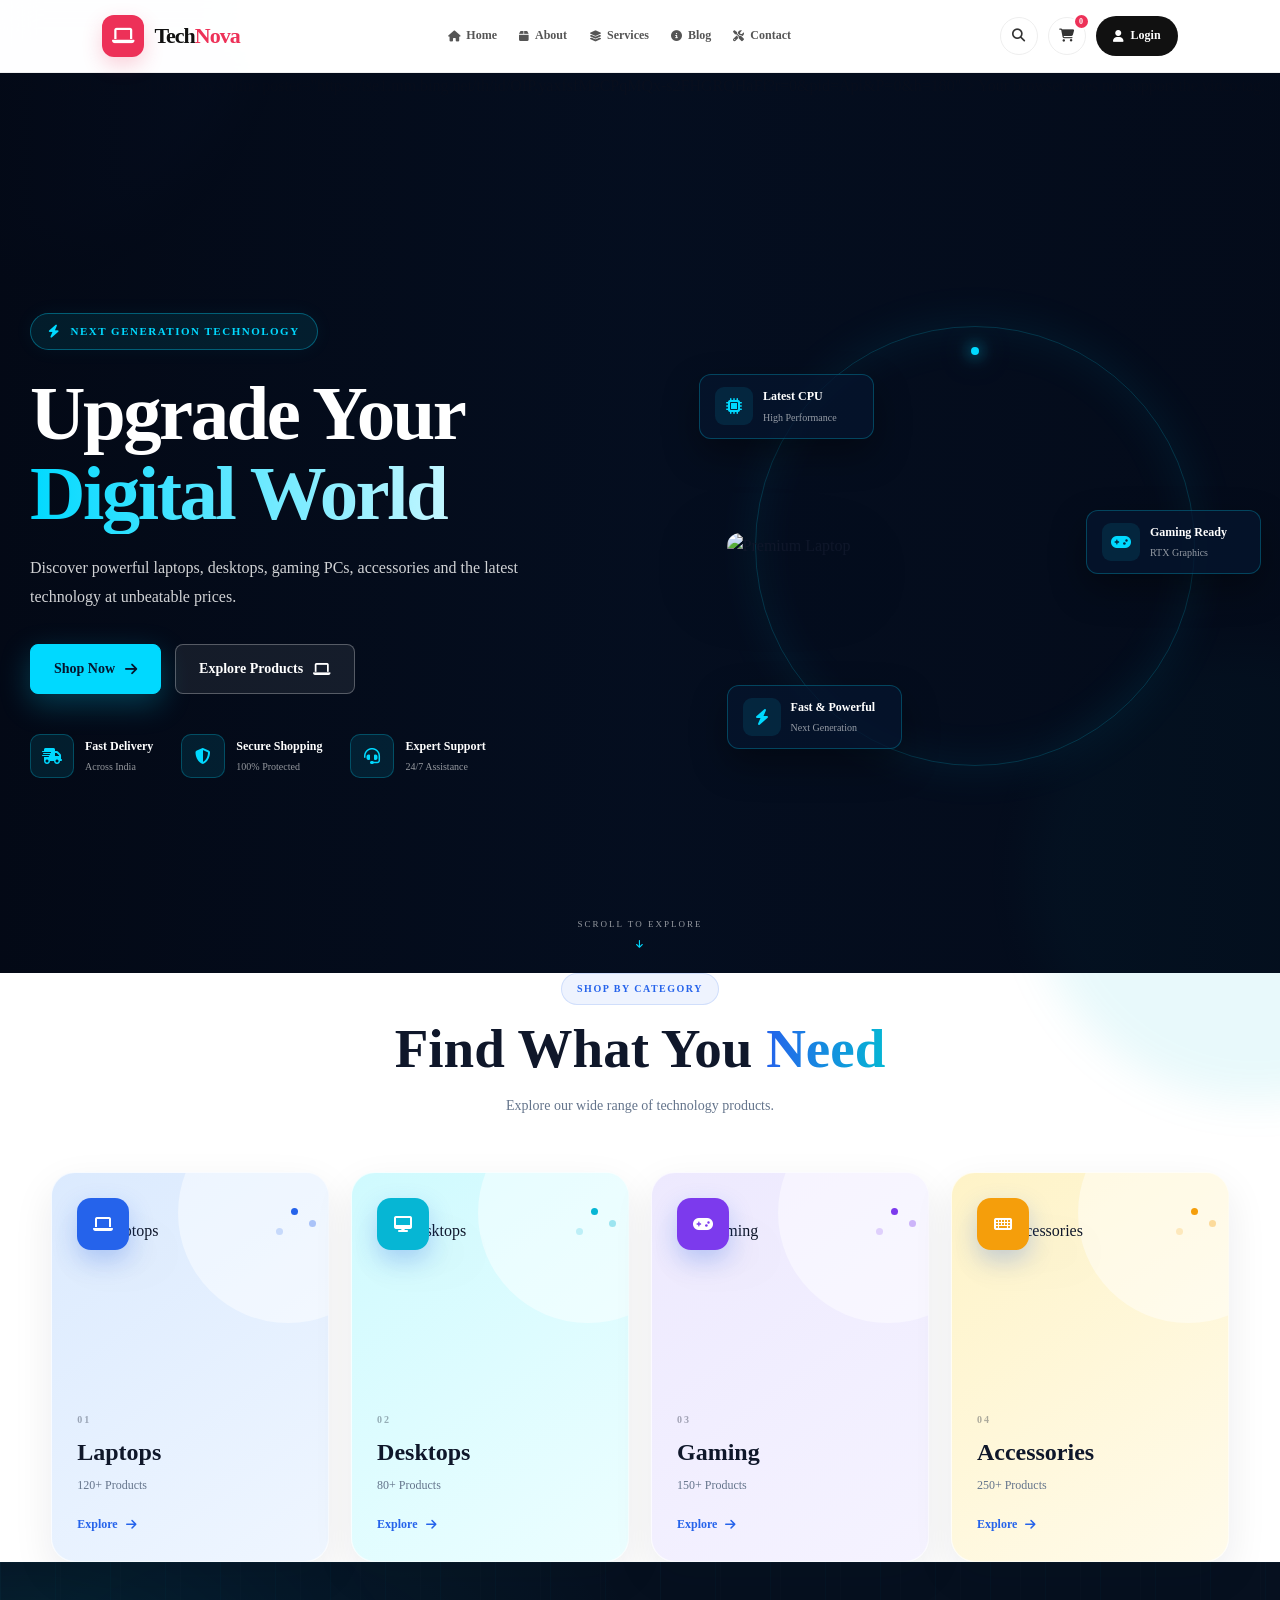
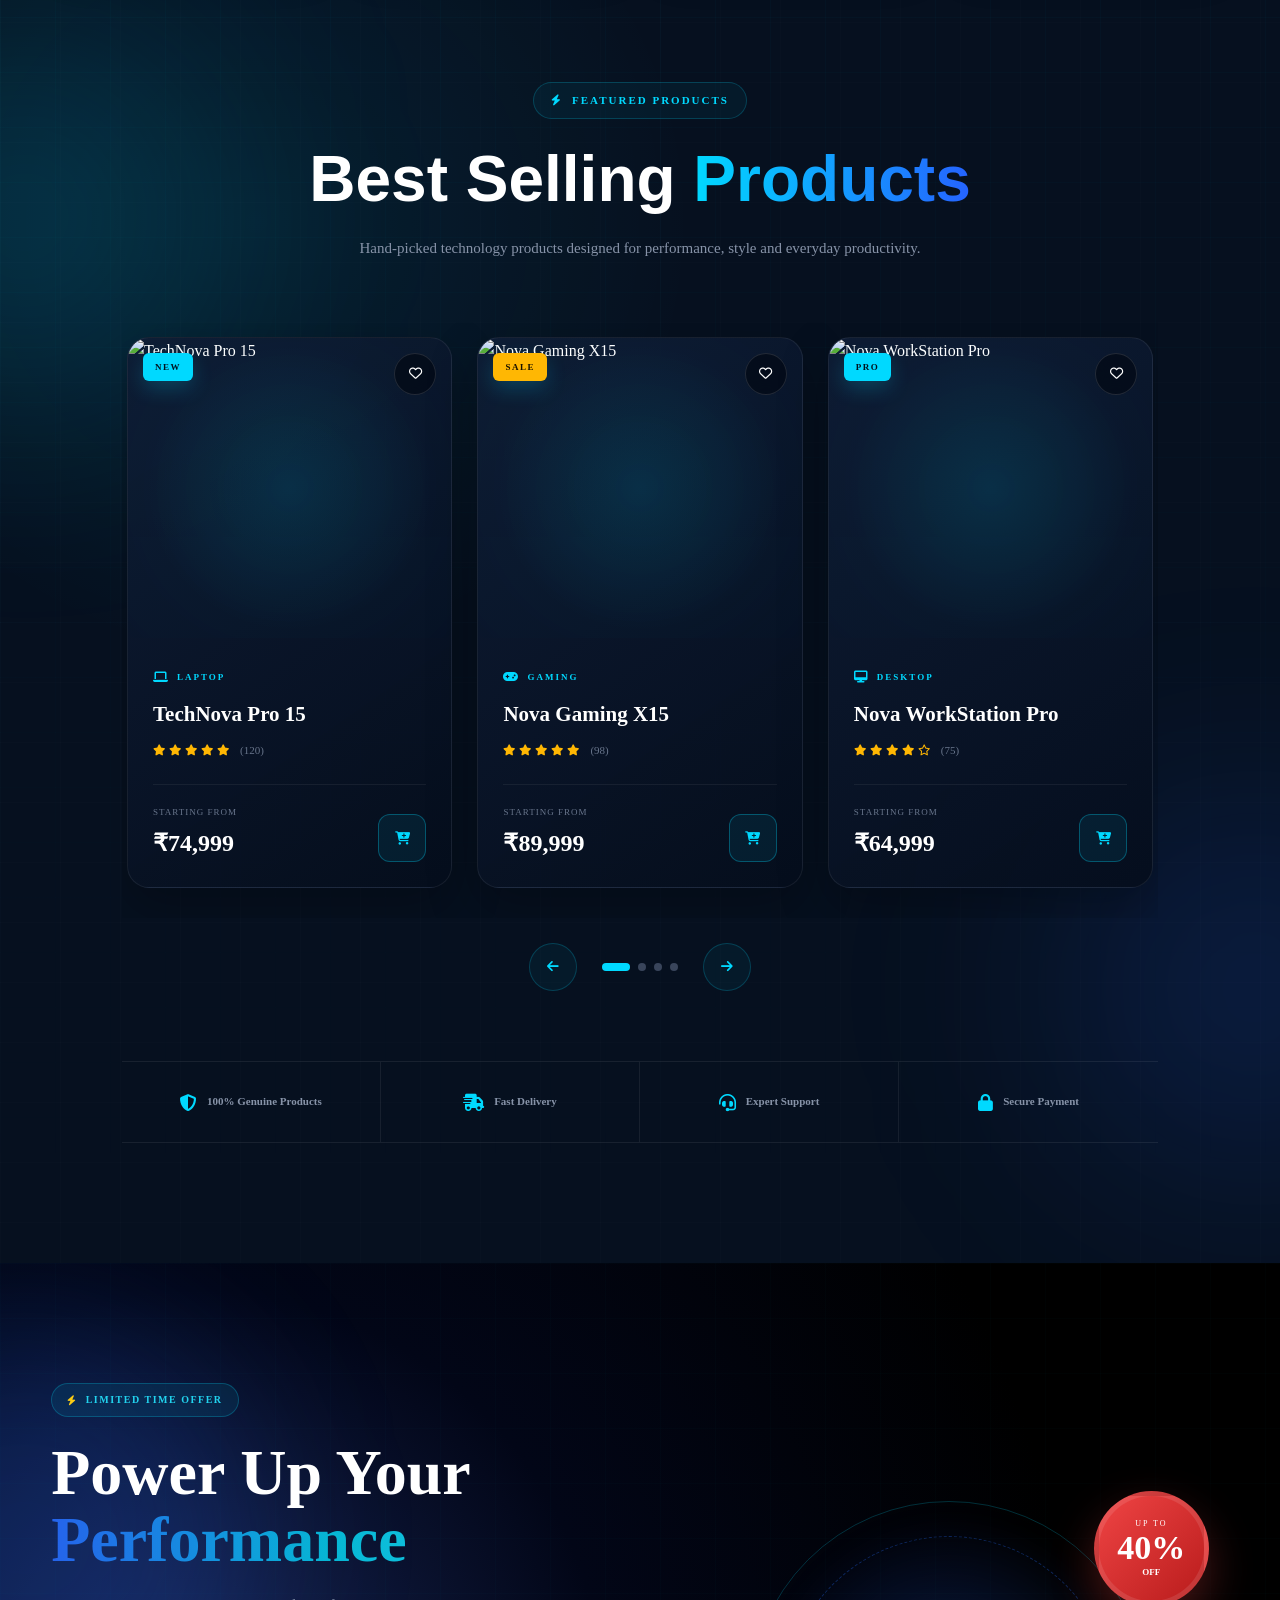
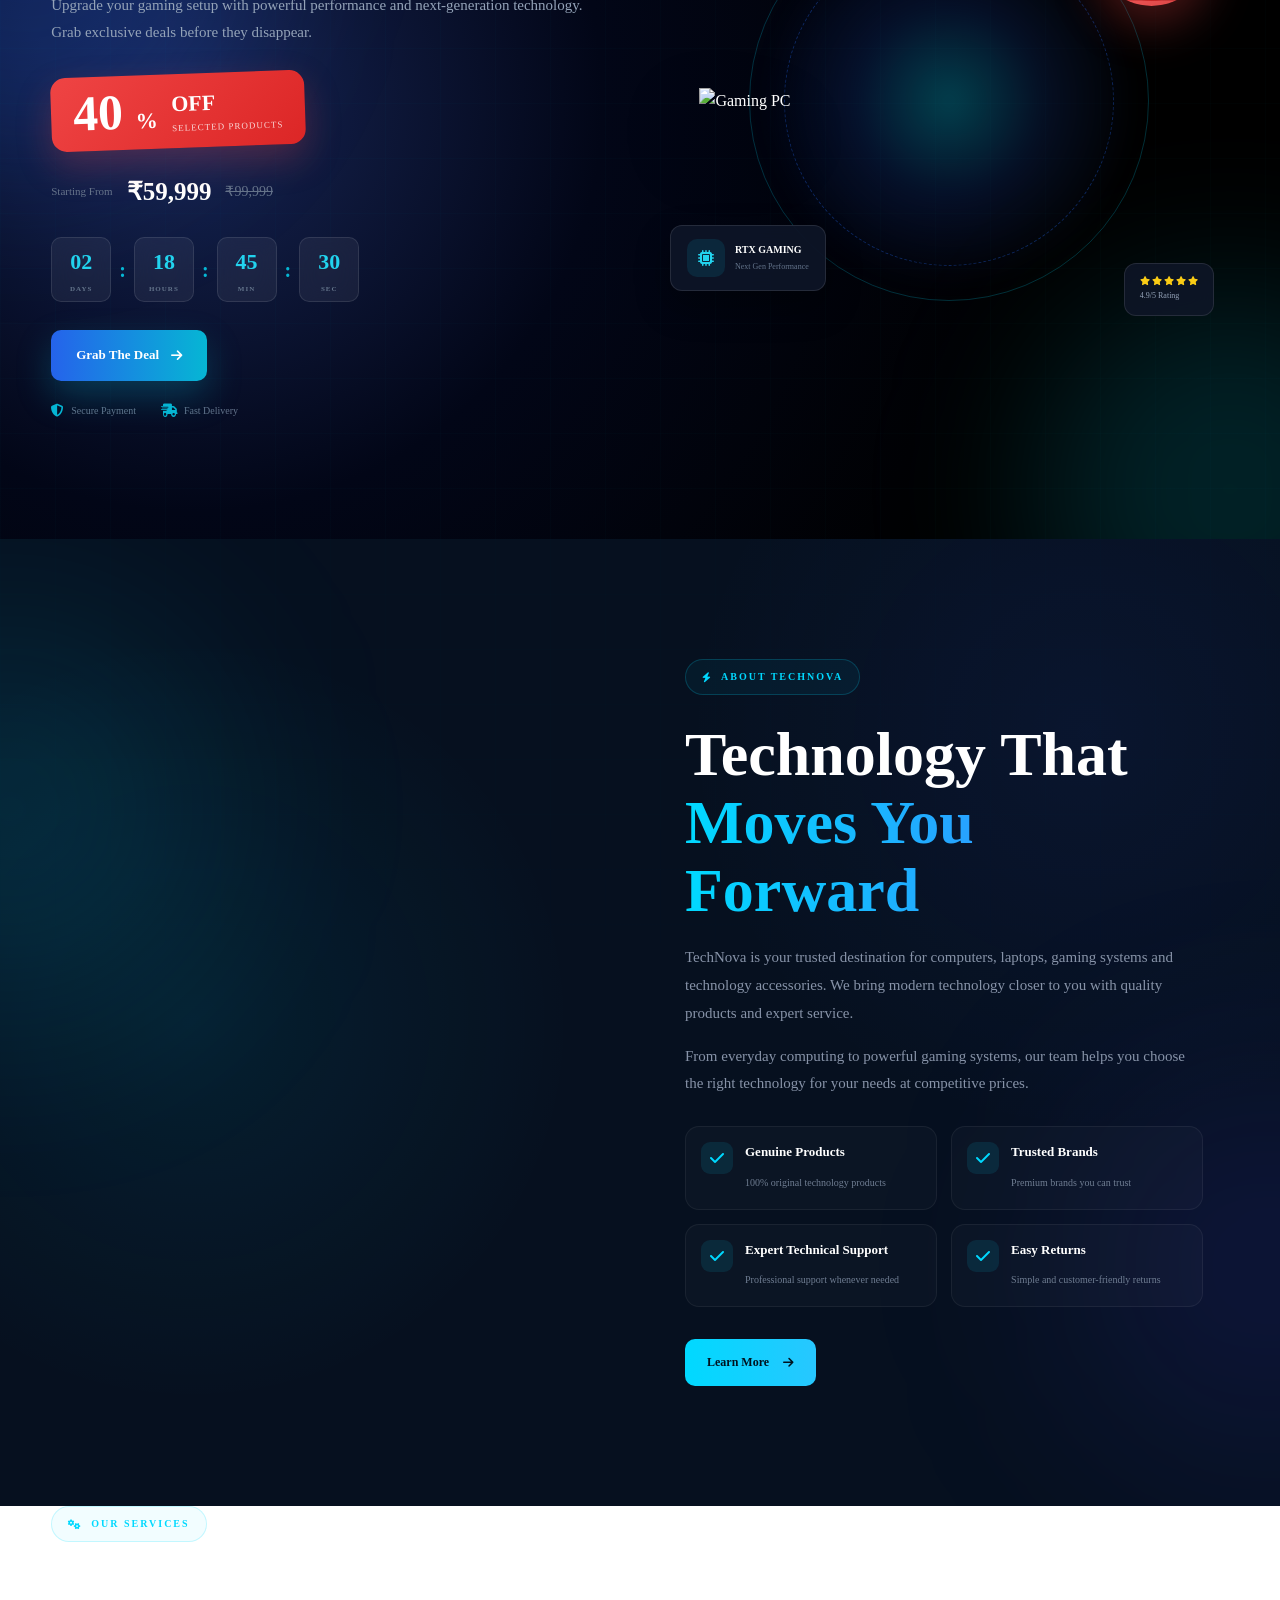
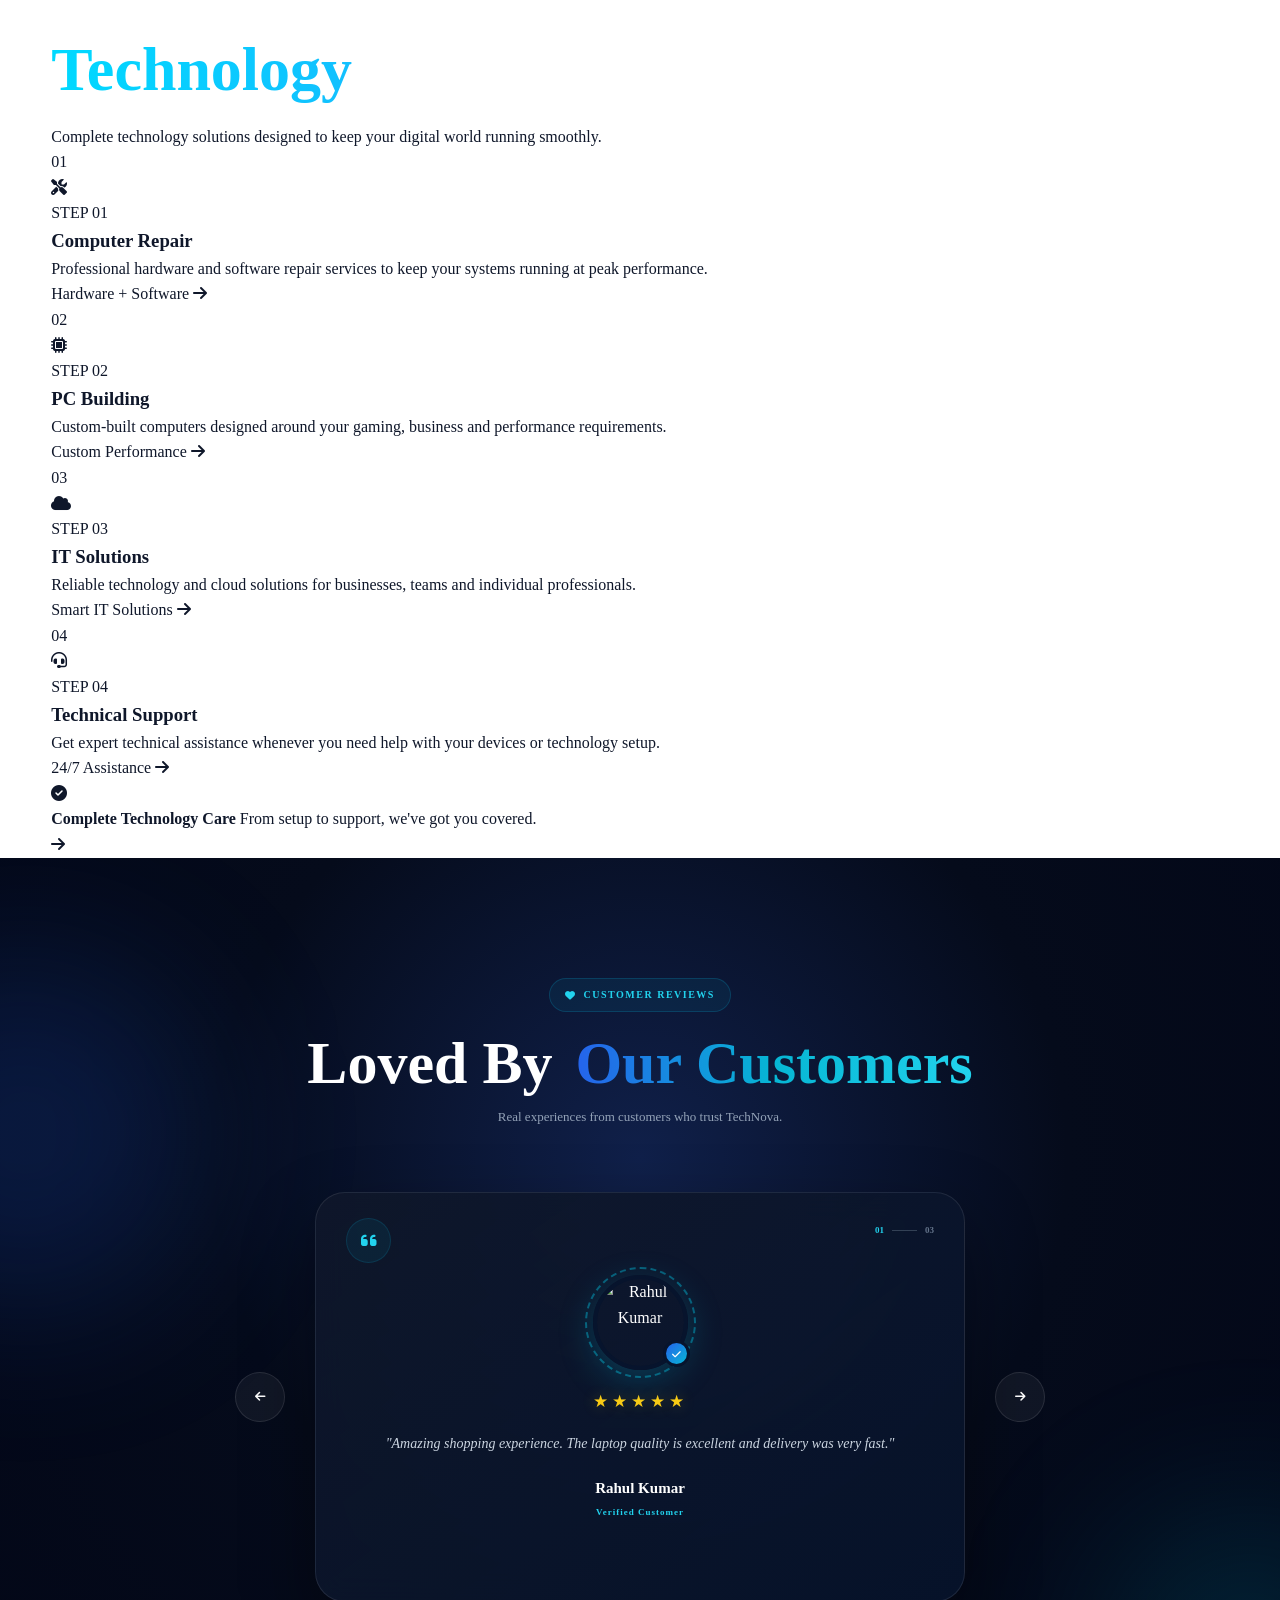
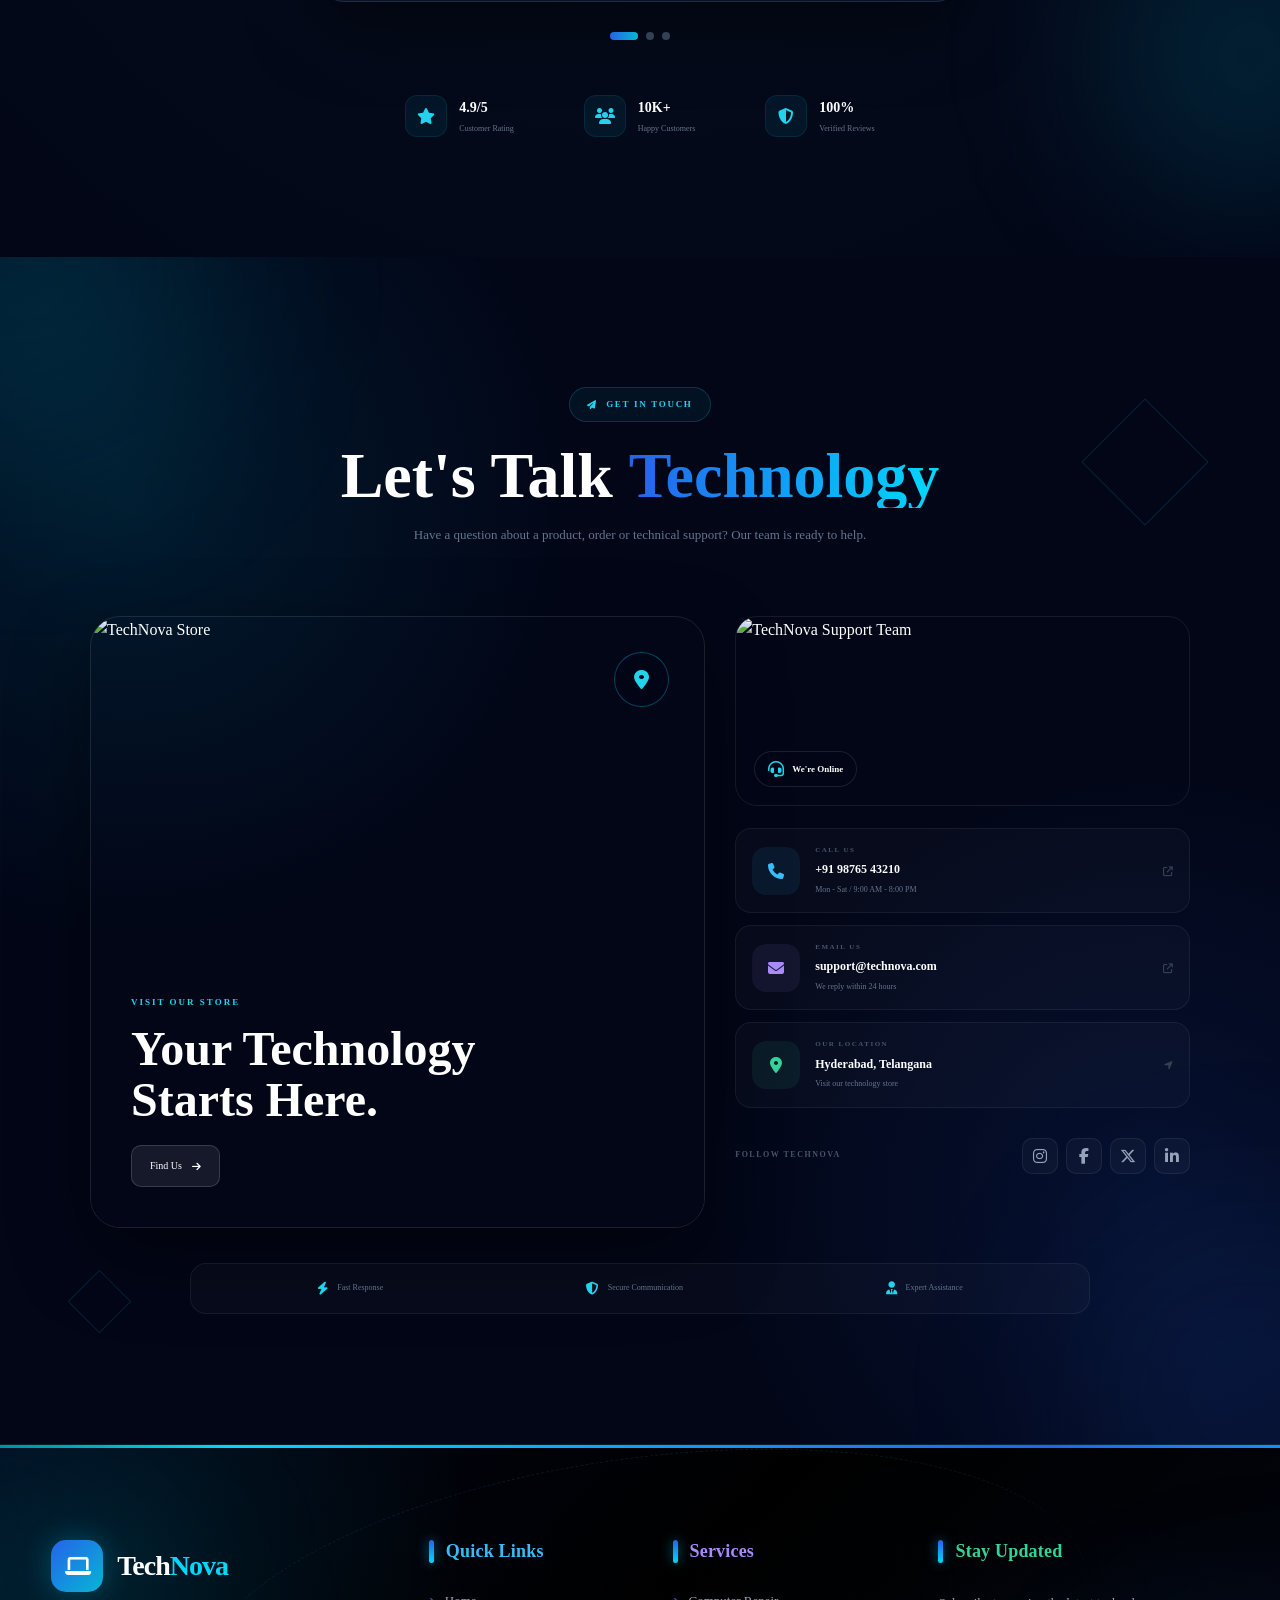
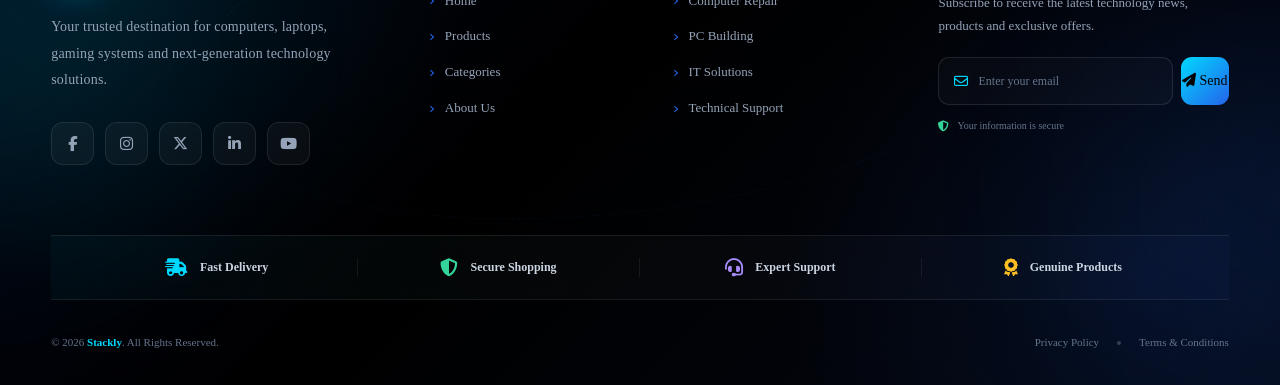
==== index.html @ 3fb404a0 "Add files via upload" ====
<!DOCTYPE html>
<html lang="en">
<head>
    <meta charset="UTF-8">
    <meta name="viewport" content="width=device-width, initial-scale=1.0">

    <title>TechNova - Computer Store</title>

    <!-- CSS -->
    <link rel="stylesheet" href="./css/style.css">

    <!-- Font Awesome -->
    <link rel="stylesheet"
          href="https://cdnjs.cloudflare.com/ajax/libs/font-awesome/6.5.2/css/all.min.css">
</head>


<body>
     <!-- =====================================================
     HEADER / NAVBAR
====================================================== -->
<header class="site-header" id="header">

    <div class="container header-container">

        <!-- ================= LOGO ================= -->
        <a href="#home" class="site-logo" aria-label="TechNova Home">

            <span class="logo-icon">
                <i class="fa-solid fa-laptop"></i>
            </span>

            <span class="logo-text">
                Tech<span>Nova</span>
            </span>

        </a>


        <!-- ================= NAVIGATION ================= -->
        <nav class="navbar" id="navbar">
 <a href="index.html" class="nav-link active">
                <i class="fa-solid fa-house"></i>
                <span>Home</span>
            </a>

            <a href="about.html" class="nav-link">
                <i class="fa-solid fa-box"></i>
                <span>About</span>
            </a>

            <a href="services.html" class="nav-link">
                <i class="fa-solid fa-layer-group"></i>
                <span>Services</span>
            </a>

            <a href="blog.html" class="nav-link">
                <i class="fa-solid fa-circle-info"></i>
                <span>Blog</span>
            </a>

            <a href="contact.html" class="nav-link">
                <i class="fa-solid fa-screwdriver-wrench"></i>
                <span>Contact</span>
            </a>

            <!-- Mobile Login -->
            <a href="#login" class="mobile-login-btn">
                <i class="fa-solid fa-right-to-bracket"></i>
                <span>Login</span>
            </a>

        </nav>


        <!-- ================= RIGHT ACTIONS ================= -->
        <div class="header-actions">

            <!-- Search -->
            <button
                class="icon-btn"
                id="searchBtn"
                type="button"
                aria-label="Search"
            >
                <i class="fa-solid fa-magnifying-glass"></i>
            </button>


            <!-- Cart -->
            <button
                class="icon-btn cart-btn"
                id="cartBtn"
                type="button"
                aria-label="Shopping Cart"
            >
                <i class="fa-solid fa-cart-shopping"></i>

                <span class="cart-count" id="cartCount">
                    0
                </span>
            </button>


            <!-- Desktop Login -->
            <a href="#login" class="login-btn">
                <i class="fa-solid fa-user"></i>
                <span>Login</span>
            </a>


            <!-- Mobile Menu -->
            <button
                class="menu-toggle"
                id="menuToggle"
                type="button"
                aria-label="Open navigation menu"
                aria-expanded="false"
                aria-controls="navbar"
            >
                <span></span>
                <span></span>
                <span></span>
            </button>

        </div>

    </div>

</header>

<!-- =====================================================
     2. HERO SECTION
===================================================== -->

<main>

    <section class="hero-section" id="home">

        <!-- Background Video -->
        <div class="hero-video">
<div class="hero-video">
    < video
        autoplay
        muted
        loop
        playsinline
        poster="https://tse1.mm.bing.net/th/id/OIP.yaxfsfMeCPqMQx-s2FHGRQHaFf?r=0&pid=Api&P=0&h=180"
    >
        <source
            src="./assets/computer-store.mp4"
            type="video/mp4"
        >

        Your browser does not support the video tag.
    </video>

    <!-- Dark Overlay -->
    <div class="hero-video-overlay"></div>

    <!-- Moving Glow -->
    <div class="hero-video-glow"></div>
</div>

        </div>

        <!-- Dark Overlay -->
        <div class="hero-overlay"></div>


        <div class="container hero-container">

            <!-- HERO CONTENT -->
            <div class="hero-content">

                <span class="hero-tag">
                    <i class="fa-solid fa-bolt"></i>
                    NEXT GENERATION TECHNOLOGY
                </span>

                <h1>
                    Upgrade Your
                    <span>Digital World</span>
                </h1>

                <p>
                    Discover powerful laptops, desktops, gaming PCs,
                    accessories and the latest technology at unbeatable prices.
                </p>


                <div class="hero-buttons">

                    <a href="#products" class="btn btn-primary">
                        Shop Now
                        <i class="fa-solid fa-arrow-right"></i>
                    </a>

                    <a href="#categories" class="btn btn-outline">
                        Explore Products
                        <i class="fa-solid fa-laptop"></i>
                    </a>

                </div>


                <!-- HERO FEATURES -->
                <div class="hero-features">

                    <div class="hero-feature">

                        <div class="feature-icon">
                            <i class="fa-solid fa-truck-fast"></i>
                        </div>

                        <div>
                            <strong>Fast Delivery</strong>
                            <small>Across India</small>
                        </div>

                    </div>


                    <div class="hero-feature">

                        <div class="feature-icon">
                            <i class="fa-solid fa-shield-halved"></i>
                        </div>

                        <div>
                            <strong>Secure Shopping</strong>
                            <small>100% Protected</small>
                        </div>

                    </div>


                    <div class="hero-feature">

                        <div class="feature-icon">
                            <i class="fa-solid fa-headset"></i>
                        </div>

                        <div>
                            <strong>Expert Support</strong>
                            <small>24/7 Assistance</small>
                        </div>

                    </div>

                </div>

            </div>


            <!-- HERO PRODUCT -->
            <div class="hero-image">

                <div class="hero-glow"></div>

                <div class="product-circle"></div>

                <img
                    src="https://png.pngtree.com/thumb_back/fh260/background/20230704/pngtree-office-essentials-technology-and-gadgets-illustration-featuring-laptop-printer-camera-tablet-image_3748458.jpg"
                    alt="Premium Laptop"
                >


                <!-- Floating Card 1 -->
                <div class="floating-card card-one">

                    <div class="floating-icon">
                        <i class="fa-solid fa-microchip"></i>
                    </div>

                    <div>
                        <strong>Latest CPU</strong>
                        <span>High Performance</span>
                    </div>

                </div>


                <!-- Floating Card 2 -->
                <div class="floating-card card-two">

                    <div class="floating-icon">
                        <i class="fa-solid fa-gamepad"></i>
                    </div>

                    <div>
                        <strong>Gaming Ready</strong>
                        <span>RTX Graphics</span>
                    </div>

                </div>


                <!-- Floating Card 3 -->
                <div class="floating-card card-three">

                    <div class="floating-icon">
                        <i class="fa-solid fa-bolt"></i>
                    </div>

                    <div>
                        <strong>Fast & Powerful</strong>
                        <span>Next Generation</span>
                    </div>

                </div>

            </div>

        </div>


        <!-- Scroll Indicator -->
        <div class="hero-scroll">

            <span>SCROLL TO EXPLORE</span>

            <i class="fa-solid fa-arrow-down"></i>

        </div>

    </section>



<!-- =====================================================
     3. CATEGORIES SECTION
===================================================== -->

<section class="categories-section" id="categories">

    <div class="container">

        <div class="section-heading">

            <span class="section-tag">
                SHOP BY CATEGORY
            </span>

            <h2>
                Find What You
                <span>Need</span>
            </h2>

            <p>
                Explore our wide range of technology products.
            </p>

        </div>


        <div class="category-grid">


            <!-- ================= LAPTOP ================= -->

            <div class="category-card category-laptop">

                <div class="category-bg-circle"></div>

                <div class="category-icon">
                    <i class="fa-solid fa-laptop"></i>
                </div>

                <div class="category-image">

                    <img
                        src="https://tse1.mm.bing.net/th/id/OIP.2ZPNGHiMmSWv-rMEvV4AvgHaE7?r=0&pid=Api&P=0&h=180"
                        alt="Laptops"
                    >

                </div>

                <div class="category-content">

                    <span class="category-number">01</span>

                    <h3>Laptops</h3>

                    <p>120+ Products</p>

                    <a href="#products">
                        Explore
                        <i class="fa-solid fa-arrow-right"></i>
                    </a>

                </div>

            </div>



            <!-- ================= DESKTOP ================= -->

            <div class="category-card category-desktop">

                <div class="category-bg-circle"></div>

                <div class="category-icon">
                    <i class="fa-solid fa-desktop"></i>
                </div>

                <div class="category-image">

                    <img
                        src="./assets/category-desktop.webp"
                        alt="Desktops"
                    >

                </div>

                <div class="category-content">

                    <span class="category-number">02</span>

                    <h3>Desktops</h3>

                    <p>80+ Products</p>

                    <a href="#products">
                        Explore
                        <i class="fa-solid fa-arrow-right"></i>
                    </a>

                </div>

            </div>



            <!-- ================= GAMING ================= -->

            <div class="category-card category-gaming">

                <div class="category-bg-circle"></div>

                <div class="category-icon">
                    <i class="fa-solid fa-gamepad"></i>
                </div>

                <div class="category-image">

                    <img
                        src="./assets/category-gaming.webp"
                        alt="Gaming"
                    >

                </div>

                <div class="category-content">

                    <span class="category-number">03</span>

                    <h3>Gaming</h3>

                    <p>150+ Products</p>

                    <a href="#products">
                        Explore
                        <i class="fa-solid fa-arrow-right"></i>
                    </a>

                </div>

            </div>



            <!-- ================= ACCESSORIES ================= -->

            <div class="category-card category-accessories">

                <div class="category-bg-circle"></div>

                <div class="category-icon">
                    <i class="fa-solid fa-keyboard"></i>
                </div>

                <div class="category-image">

                    <img
                        src="./assets/category-accessories.webp"
                        alt="Accessories"
                    >

                </div>

                <div class="category-content">

                    <span class="category-number">04</span>

                    <h3>Accessories</h3>

                    <p>250+ Products</p>

                    <a href="#products">
                        Explore
                        <i class="fa-solid fa-arrow-right"></i>
                    </a>

                </div>

            </div>


        </div>

    </div>

</section>


<!-- =========================================================
     PRODUCTS SECTION
========================================================= -->

<section class="products-section" id="products">

    <!-- Background Effects -->
    <div class="products-bg-glow glow-one"></div>
    <div class="products-bg-glow glow-two"></div>
    <div class="products-grid-bg"></div>

    <div class="container">

        <!-- Section Heading -->
        <div class="section-heading products-heading">

            <span class="section-tag">
                <i class="fa-solid fa-bolt"></i>
                FEATURED PRODUCTS
            </span>

            <h2>
                Best Selling
                <span>Products</span>
            </h2>

            <p>
                Hand-picked technology products designed for
                performance, style and everyday productivity.
            </p>

        </div>


        <!-- =================================================
             PRODUCT SLIDER
        ================================================== -->

        <div class="product-slider">

            <div class="product-track" id="productTrack">


                <!-- PRODUCT 1 -->
                <article class="product-card">

                    <div class="product-image">

                        <span class="product-badge">
                            NEW
                        </span>

                        <div class="image-glow"></div>

                        <img
                            src="./assets/laptop-1.webp"
                            alt="TechNova Pro 15"
                        >

                        <button
                            class="wishlist-btn"
                            type="button"
                            aria-label="Add to wishlist"
                        >
                            <i class="fa-regular fa-heart"></i>
                        </button>

                    </div>


                    <div class="product-info">

                        <span class="product-category">
                            <i class="fa-solid fa-laptop"></i>
                            LAPTOP
                        </span>

                        <h3>TechNova Pro 15</h3>

                        <div class="rating">
                            <i class="fa-solid fa-star"></i>
                            <i class="fa-solid fa-star"></i>
                            <i class="fa-solid fa-star"></i>
                            <i class="fa-solid fa-star"></i>
                            <i class="fa-solid fa-star"></i>
                            <span>(120)</span>
                        </div>

                        <div class="product-bottom">

                            <div class="price">
                                <small>Starting from</small>
                                <strong>₹74,999</strong>
                            </div>
<button
    class="add-cart"
    type="button"
    aria-label="Add product to cart"
    title="Add to Cart"
>
    <i class="fa-solid fa-cart-plus"></i>
</button>

                        </div>

                    </div>

                </article>


                <!-- PRODUCT 2 -->
                <article class="product-card">

                    <div class="product-image">

                        <span class="product-badge sale">
                            SALE
                        </span>

                        <div class="image-glow"></div>

                        <img
                            src="./assets/laptop-2.webp"
                            alt="Nova Gaming X15"
                        >

                        <button
                            class="wishlist-btn"
                            type="button"
                            aria-label="Add to wishlist"
                        >
                            <i class="fa-regular fa-heart"></i>
                        </button>

                    </div>


                    <div class="product-info">

                        <span class="product-category">
                            <i class="fa-solid fa-gamepad"></i>
                            GAMING
                        </span>

                        <h3>Nova Gaming X15</h3>

                        <div class="rating">
                            <i class="fa-solid fa-star"></i>
                            <i class="fa-solid fa-star"></i>
                            <i class="fa-solid fa-star"></i>
                            <i class="fa-solid fa-star"></i>
                            <i class="fa-solid fa-star"></i>
                            <span>(98)</span>
                        </div>

                        <div class="product-bottom">

                            <div class="price">
                                <small>Starting from</small>
                                <strong>₹89,999</strong>
                            </div>
<button
    class="add-cart"
    type="button"
    aria-label="Add product to cart"
    title="Add to Cart"
>
    <i class="fa-solid fa-cart-plus"></i>
</button>
                        </div>

                    </div>

                </article>


                <!-- PRODUCT 3 -->
                <article class="product-card">

                    <div class="product-image">

                        <span class="product-badge">
                            PRO
                        </span>

                        <div class="image-glow"></div>

                        <img
                            src="./assets/desktop.webp"
                            alt="Nova WorkStation Pro"
                        >

                        <button
                            class="wishlist-btn"
                            type="button"
                            aria-label="Add to wishlist"
                        >
                            <i class="fa-regular fa-heart"></i>
                        </button>

                    </div>


                    <div class="product-info">

                        <span class="product-category">
                            <i class="fa-solid fa-desktop"></i>
                            DESKTOP
                        </span>

                        <h3>Nova WorkStation Pro</h3>

                        <div class="rating">
                            <i class="fa-solid fa-star"></i>
                            <i class="fa-solid fa-star"></i>
                            <i class="fa-solid fa-star"></i>
                            <i class="fa-solid fa-star"></i>
                            <i class="fa-regular fa-star"></i>
                            <span>(75)</span>
                        </div>

                        <div class="product-bottom">

                            <div class="price">
                                <small>Starting from</small>
                                <strong>₹64,999</strong>
                            </div>
<button
    class="add-cart"
    type="button"
    aria-label="Add product to cart"
    title="Add to Cart"
>
    <i class="fa-solid fa-cart-plus"></i>
</button>
                        </div>

                    </div>

                </article>


                <!-- PRODUCT 4 -->
                <article class="product-card">

                    <div class="product-image">

                        <span class="product-badge">
                            RGB
                        </span>

                        <div class="image-glow"></div>

                        <img
                            src="./assets/keyboard.webp"
                            alt="RGB Mechanical Keyboard"
                        >

                        <button
                            class="wishlist-btn"
                            type="button"
                            aria-label="Add to wishlist"
                        >
                            <i class="fa-regular fa-heart"></i>
                        </button>

                    </div>


                    <div class="product-info">

                        <span class="product-category">
                            <i class="fa-solid fa-keyboard"></i>
                            ACCESSORIES
                        </span>

                        <h3>RGB Mechanical Keyboard</h3>

                        <div class="rating">
                            <i class="fa-solid fa-star"></i>
                            <i class="fa-solid fa-star"></i>
                            <i class="fa-solid fa-star"></i>
                            <i class="fa-solid fa-star"></i>
                            <i class="fa-solid fa-star"></i>
                            <span>(210)</span>
                        </div>

                        <div class="product-bottom">

                            <div class="price">
                                <small>Starting from</small>
                                <strong>₹4,999</strong>
                            </div>
<button
    class="add-cart"
    type="button"
    aria-label="Add product to cart"
    title="Add to Cart"
>
    <i class="fa-solid fa-cart-plus"></i>
</button>
                        </div>

                    </div>

                </article>


                <!-- PRODUCT 5 -->
                <article class="product-card">

                    <div class="product-image">

                        <span class="product-badge hot">
                            HOT
                        </span>

                        <div class="image-glow"></div>

                        <img
                            src="./assets/gaming-pc.webp"
                            alt="Nova RTX Gaming PC"
                        >

                        <button
                            class="wishlist-btn"
                            type="button"
                            aria-label="Add to wishlist"
                        >
                            <i class="fa-regular fa-heart"></i>
                        </button>

                    </div>


                    <div class="product-info">

                        <span class="product-category">
                            <i class="fa-solid fa-computer"></i>
                            GAMING PC
                        </span>

                        <h3>Nova RTX Gaming PC</h3>

                        <div class="rating">
                            <i class="fa-solid fa-star"></i>
                            <i class="fa-solid fa-star"></i>
                            <i class="fa-solid fa-star"></i>
                            <i class="fa-solid fa-star"></i>
                            <i class="fa-solid fa-star"></i>
                            <span>(156)</span>
                        </div>

                        <div class="product-bottom">

                            <div class="price">
                                <small>Starting from</small>
                                <strong>₹1,29,999</strong>
                            </div>
<button
    class="add-cart"
    type="button"
    aria-label="Add product to cart"
    title="Add to Cart"
>
    <i class="fa-solid fa-cart-plus"></i>
</button>
                        </div>

                    </div>

                </article>


                <!-- PRODUCT 6 -->
                <article class="product-card">

                    <div class="product-image">

                        <span class="product-badge">
                            PRO
                        </span>

                        <div class="image-glow"></div>

                        <img
                            src="./assets/mouse.webp"
                            alt="Pro Gaming Mouse"
                        >

                        <button
                            class="wishlist-btn"
                            type="button"
                            aria-label="Add to wishlist"
                        >
                            <i class="fa-regular fa-heart"></i>
                        </button>

                    </div>


                    <div class="product-info">

                        <span class="product-category">
                            <i class="fa-solid fa-computer-mouse"></i>
                            ACCESSORIES
                        </span>

                        <h3>Pro Gaming Mouse</h3>

                        <div class="rating">
                            <i class="fa-solid fa-star"></i>
                            <i class="fa-solid fa-star"></i>
                            <i class="fa-solid fa-star"></i>
                            <i class="fa-solid fa-star"></i>
                            <i class="fa-solid fa-star"></i>
                            <span>(185)</span>
                        </div>

                        <div class="product-bottom">

                            <div class="price">
                                <small>Starting from</small>
                                <strong>₹2,499</strong>
                            </div>

                          <button
    class="add-cart"
    type="button"
    aria-label="Add product to cart"
    title="Add to Cart"
>
    <i class="fa-solid fa-cart-plus"></i>
</button>
                        </div>

                    </div>

                </article>

            </div>

        </div>


<!-- =====================================================
     PRODUCT SLIDER CONTROLS
====================================================== -->

<div class="slider-controls">

    <!-- Previous Button -->
    <button
        class="slider-btn"
        id="productPrev"
        type="button"
        aria-label="Previous products"
    >
        <i class="fa-solid fa-arrow-left"></i>
    </button>


    <!-- Dots -->
    <div
        class="slider-dots"
        id="productDots"
        aria-label="Product slider navigation"
    >

        <button
            class="dot active"
            type="button"
            aria-label="Go to slide 1"
        ></button>

        <button
            class="dot"
            type="button"
            aria-label="Go to slide 2"
        ></button>

        <button
            class="dot"
            type="button"
            aria-label="Go to slide 3"
        ></button>

        <button
            class="dot"
            type="button"
            aria-label="Go to slide 4"
        ></button>

    </div>


    <!-- Next Button -->
    <button
        class="slider-btn"
        id="productNext"
        type="button"
        aria-label="Next products"
    >
        <i class="fa-solid fa-arrow-right"></i>
    </button>

</div>


        <!-- Bottom Info -->

        <div class="products-bottom-info">

            <div>
                <i class="fa-solid fa-shield-halved"></i>
                <span>100% Genuine Products</span>
            </div>

            <div>
                <i class="fa-solid fa-truck-fast"></i>
                <span>Fast Delivery</span>
            </div>

            <div>
                <i class="fa-solid fa-headset"></i>
                <span>Expert Support</span>
            </div>

            <div>
                <i class="fa-solid fa-lock"></i>
                <span>Secure Payment</span>
            </div>

        </div>

    </div>

</section>

<!-- =====================================================
     5. OFFER / DEAL SECTION
====================================================== -->

<section class="offer-section" id="offers">

    <!-- Background Effects -->
    <div class="offer-orb offer-orb-one"></div>
    <div class="offer-orb offer-orb-two"></div>

    <div class="offer-grid"></div>

    <div class="container">

        <div class="offer-content">


            <!-- =========================================
                 LEFT CONTENT
            ========================================== -->

            <div class="offer-text">

                <span class="offer-tag">
                    <i class="fa-solid fa-bolt"></i>
                    LIMITED TIME OFFER
                </span>


                <h2>
                    Power Up Your
                    <span>Performance</span>
                </h2>


                <p>
                    Upgrade your gaming setup with powerful
                    performance and next-generation technology.
                    Grab exclusive deals before they disappear.
                </p>


                <!-- Discount Box -->

                <div class="discount-box">

                    <div class="discount-number">
                        40
                        <small>%</small>
                    </div>

                    <div class="discount-text">
                        <strong>OFF</strong>
                        <span>SELECTED PRODUCTS</span>
                    </div>

                </div>


                <!-- Price -->

                <div class="offer-price">

                    <span>Starting From</span>

                    <strong>
                        ₹59,999
                    </strong>

                    <del>
                        ₹99,999
                    </del>

                </div>


                <!-- Countdown -->

                <div class="deal-timer">

                    <div class="timer-box">
                        <strong id="offerDays">02</strong>
                        <span>DAYS</span>
                    </div>

                    <div class="timer-colon">:</div>

                    <div class="timer-box">
                        <strong id="offerHours">18</strong>
                        <span>HOURS</span>
                    </div>

                    <div class="timer-colon">:</div>

                    <div class="timer-box">
                        <strong id="offerMinutes">45</strong>
                        <span>MIN</span>
                    </div>

                    <div class="timer-colon">:</div>

                    <div class="timer-box">
                        <strong id="offerSeconds">30</strong>
                        <span>SEC</span>
                    </div>

                </div>


                <!-- Button -->

                <a href="#products" class="offer-btn">

                    <span>
                        Grab The Deal
                    </span>

                    <i class="fa-solid fa-arrow-right"></i>

                </a>


                <!-- Trust -->

                <div class="offer-trust">

                    <div>
                        <i class="fa-solid fa-shield-halved"></i>
                        Secure Payment
                    </div>

                    <div>
                        <i class="fa-solid fa-truck-fast"></i>
                        Fast Delivery
                    </div>

                </div>

            </div>



            <!-- =========================================
                 RIGHT IMAGE
            ========================================== -->

            <div class="offer-image">

                <!-- Glow -->

                <div class="pc-glow"></div>


                <!-- Rotating Ring -->

                <div class="pc-ring ring-one"></div>

                <div class="pc-ring ring-two"></div>


                <!-- Gaming PC -->

                <img
                    src="./assets/gaming-pc.webp"
                    alt="Gaming PC"
                >


                <!-- Floating Discount -->

                <div class="floating-discount">

                    <span>UP TO</span>

                    <strong>
                        40%
                    </strong>

                    <small>OFF</small>

                </div>


                <!-- Floating Gaming Card -->

                <div class="floating-spec">

                    <i class="fa-solid fa-microchip"></i>

                    <div>
                        <strong>
                            RTX GAMING
                        </strong>

                        <span>
                            Next Gen Performance
                        </span>
                    </div>

                </div>


                <!-- Floating Rating -->

                <div class="floating-rating">

                    <div class="rating-stars">

                        <i class="fa-solid fa-star"></i>
                        <i class="fa-solid fa-star"></i>
                        <i class="fa-solid fa-star"></i>
                        <i class="fa-solid fa-star"></i>
                        <i class="fa-solid fa-star"></i>

                    </div>

                    <span>
                        4.9/5 Rating
                    </span>

                </div>

            </div>

        </div>

    </div>

</section>

<!-- =====================================================
     6. ABOUT SECTION
===================================================== -->

<section class="about-section" id="about">

    <!-- Background -->
    <div class="about-bg-circle about-bg-one"></div>
    <div class="about-bg-circle about-bg-two"></div>
    <div class="about-grid"></div>

    <div class="about-container">

        <!-- ================= ABOUT IMAGE ================= -->

        <div class="about-image">

            <div class="about-image-frame">

                <span class="image-line line-one"></span>
                <span class="image-line line-two"></span>

                <img
                    src="./assets/store.webp"
                    alt="TechNova Computer Store"
                >

            </div>

            <!-- Experience -->
            <div class="experience-card">

                <strong>10+</strong>

                <span>
                    Years Experience
                </span>

            </div>

            <!-- Trusted -->
            <div class="about-floating-badge">

                <div class="badge-icon">
                    <i class="fa-solid fa-shield-halved"></i>
                </div>

                <div class="badge-text">

                    <strong>100%</strong>

                    <span>
                        Trusted
                    </span>

                </div>

            </div>

            <!-- Dots -->
            <div class="about-dots"></div>

            <!-- Floating Icons -->
            <div class="floating-tech-icon tech-one">
                <i class="fa-solid fa-laptop"></i>
            </div>

            <div class="floating-tech-icon tech-two">
                <i class="fa-solid fa-microchip"></i>
            </div>

        </div>


        <!-- ================= ABOUT CONTENT ================= -->

        <div class="about-content">

            <span class="section-tag">

                <i class="fa-solid fa-bolt"></i>

                ABOUT TECHNOVA

            </span>

            <h2>

                Technology That

                <span>
                    Moves You Forward
                </span>

            </h2>

            <p class="about-description">

                TechNova is your trusted destination for computers,
                laptops, gaming systems and technology accessories.
                We bring modern technology closer to you with
                quality products and expert service.

            </p>

            <p class="about-description second">

                From everyday computing to powerful gaming systems,
                our team helps you choose the right technology for
                your needs at competitive prices.

            </p>


            <!-- Features -->

            <div class="about-list">

                <div class="about-feature">

                    <div class="about-check">
                        <i class="fa-solid fa-check"></i>
                    </div>

                    <div>

                        <strong>
                            Genuine Products
                        </strong>

                        <span>
                            100% original technology products
                        </span>

                    </div>

                </div>


                <div class="about-feature">

                    <div class="about-check">
                        <i class="fa-solid fa-check"></i>
                    </div>

                    <div>

                        <strong>
                            Trusted Brands
                        </strong>

                        <span>
                            Premium brands you can trust
                        </span>

                    </div>

                </div>


                <div class="about-feature">

                    <div class="about-check">
                        <i class="fa-solid fa-check"></i>
                    </div>

                    <div>

                        <strong>
                            Expert Technical Support
                        </strong>

                        <span>
                            Professional support whenever needed
                        </span>

                    </div>

                </div>


                <div class="about-feature">

                    <div class="about-check">
                        <i class="fa-solid fa-check"></i>
                    </div>

                    <div>

                        <strong>
                            Easy Returns
                        </strong>

                        <span>
                            Simple and customer-friendly returns
                        </span>

                    </div>

                </div>

            </div>


            <!-- Button -->

            <a
                href="#contact"
                class="about-btn"
            >

                <span>
                    Learn More
                </span>

                <i class="fa-solid fa-arrow-right"></i>

            </a>

        </div>

    </div>

</section>



<!-- =====================================================
     7. SERVICES SECTION
===================================================== -->

<section class="services-section" id="services">

    <!-- Background -->
    <div class="services-bg"></div>
    <div class="services-grid"></div>

    <div class="container">

        <!-- ================= HEADING ================= -->

        <div class="section-heading services-heading">

            <span class="section-tag">

                <i class="fa-solid fa-gears"></i>

                OUR SERVICES

            </span>

            <h2>

                More Than Just

                <span>
                    Technology
                </span>

            </h2>

            <p>

                Complete technology solutions designed to keep
                your digital world running smoothly.

            </p>

        </div>


        <!-- ================= SERVICES ================= -->

        <div class="services-flow">


            <!-- SERVICE 01 -->

            <article class="service-step">

                <div class="step-number">
                    01
                </div>

                <div class="step-line"></div>

                <div class="service-card">

                    <div class="service-top">

                        <div class="service-icon">

                            <i class="fa-solid fa-screwdriver-wrench"></i>

                        </div>

                        <span class="service-step-label">
                            STEP 01
                        </span>

                    </div>

                    <h3>
                        Computer Repair
                    </h3>

                    <p>

                        Professional hardware and software
                        repair services to keep your systems
                        running at peak performance.

                    </p>

                    <div class="service-bottom">

                        <span>
                            Hardware + Software
                        </span>

                        <a
                            href="#contact"
                            class="arrow-btn"
                            aria-label="Computer repair contact"
                        >

                            <i class="fa-solid fa-arrow-right"></i>

                        </a>

                    </div>

                </div>

            </article>



            <!-- SERVICE 02 -->

            <article class="service-step">

                <div class="step-number">
                    02
                </div>

                <div class="step-line"></div>

                <div class="service-card">

                    <div class="service-top">

                        <div class="service-icon">

                            <i class="fa-solid fa-microchip"></i>

                        </div>

                        <span class="service-step-label">
                            STEP 02
                        </span>

                    </div>

                    <h3>
                        PC Building
                    </h3>

                    <p>

                        Custom-built computers designed around
                        your gaming, business and performance
                        requirements.

                    </p>

                    <div class="service-bottom">

                        <span>
                            Custom Performance
                        </span>

                        <a
                            href="#contact"
                            class="arrow-btn"
                            aria-label="PC building contact"
                        >

                            <i class="fa-solid fa-arrow-right"></i>

                        </a>

                    </div>

                </div>

            </article>



            <!-- SERVICE 03 -->

            <article class="service-step">

                <div class="step-number">
                    03
                </div>

                <div class="step-line"></div>

                <div class="service-card">

                    <div class="service-top">

                        <div class="service-icon">

                            <i class="fa-solid fa-cloud"></i>

                        </div>

                        <span class="service-step-label">
                            STEP 03
                        </span>

                    </div>

                    <h3>
                        IT Solutions
                    </h3>

                    <p>

                        Reliable technology and cloud solutions
                        for businesses, teams and individual
                        professionals.

                    </p>

                    <div class="service-bottom">

                        <span>
                            Smart IT Solutions
                        </span>

                        <a
                            href="#contact"
                            class="arrow-btn"
                            aria-label="IT solutions contact"
                        >

                            <i class="fa-solid fa-arrow-right"></i>

                        </a>

                    </div>

                </div>

            </article>



            <!-- SERVICE 04 -->

            <article class="service-step">

                <div class="step-number">
                    04
                </div>

                <div class="step-line"></div>

                <div class="service-card">

                    <div class="service-top">

                        <div class="service-icon">

                            <i class="fa-solid fa-headset"></i>

                        </div>

                        <span class="service-step-label">
                            STEP 04
                        </span>

                    </div>

                    <h3>
                        Technical Support
                    </h3>

                    <p>

                        Get expert technical assistance whenever
                        you need help with your devices or
                        technology setup.

                    </p>

                    <div class="service-bottom">

                        <span>
                            24/7 Assistance
                        </span>

                        <a
                            href="#contact"
                            class="arrow-btn"
                            aria-label="Technical support contact"
                        >

                            <i class="fa-solid fa-arrow-right"></i>

                        </a>

                    </div>

                </div>

            </article>

        </div>


        <!-- ================= FOOTER MESSAGE ================= -->

        <div class="services-footer">

            <div class="services-footer-icon">

                <i class="fa-solid fa-circle-check"></i>

            </div>

            <div>

                <strong>
                    Complete Technology Care
                </strong>

                <span>
                    From setup to support, we've got you covered.
                </span>

            </div>

            <i class="fa-solid fa-arrow-right footer-arrow"></i>

        </div>

    </div>

</section>
<!-- =====================================================
     8. REVIEWS SECTION
====================================================== -->

<section class="reviews-section" id="reviews">

    <!-- Background Effects -->

    <div class="review-glow review-glow-one"></div>
    <div class="review-glow review-glow-two"></div>

    <div class="container">

        <!-- Heading -->

        <div class="section-heading reviews-heading">

            <span class="section-tag">
                <i class="fa-solid fa-heart"></i>
                CUSTOMER REVIEWS
            </span>

            <h2>
                Loved By
                <span>Our Customers</span>
            </h2>

            <p>
                Real experiences from customers who trust TechNova.
            </p>

        </div>


        <!-- =================================================
             REVIEW SLIDER
        ================================================== -->

        <div class="review-slider">


            <!-- LEFT ARROW -->

            <button
                class="review-arrow review-prev"
                type="button"
                aria-label="Previous review"
            >
                <i class="fa-solid fa-arrow-left"></i>
            </button>


            <!-- REVIEW CARD -->

            <div class="review-card">


                <!-- Quote -->

                <div class="quote-icon">
                    <i class="fa-solid fa-quote-left"></i>
                </div>


                <!-- Customer Image -->

                <div class="review-image-wrap">

                    <div class="review-image-ring"></div>

                    <img
                        id="reviewImage"
                        src="./assets/customer-1.webp"
                        alt="Rahul Kumar"
                    >

                    <div class="verified-icon">
                        <i class="fa-solid fa-check"></i>
                    </div>

                </div>


                <!-- Stars -->

                <div
                    class="review-stars"
                    id="reviewStars"
                >
                    ★★★★★
                </div>


                <!-- Review -->

                <p
                    class="review-text"
                    id="reviewText"
                >
                    "Amazing shopping experience. The laptop quality
                    is excellent and delivery was very fast."
                </p>


                <!-- User -->

                <div class="review-user">

                    <strong id="reviewName">
                        Rahul Kumar
                    </strong>

                    <span id="reviewRole">
                        Verified Customer
                    </span>

                </div>


                <!-- Counter -->

                <div class="review-counter">

                    <span id="reviewCurrent">
                        01
                    </span>

                    <div class="counter-line"></div>

                    <span>
                        03
                    </span>

                </div>

            </div>


            <!-- RIGHT ARROW -->

            <button
                class="review-arrow review-next"
                type="button"
                aria-label="Next review"
            >
                <i class="fa-solid fa-arrow-right"></i>
            </button>

        </div>


        <!-- =================================================
             DOTS
        ================================================== -->

        <div class="review-dots">

            <button
                class="review-dot active"
                data-review="0"
                aria-label="Review 1"
            ></button>

            <button
                class="review-dot"
                data-review="1"
                aria-label="Review 2"
            ></button>

            <button
                class="review-dot"
                data-review="2"
                aria-label="Review 3"
            ></button>

        </div>


        <!-- Bottom Trust -->

        <div class="review-trust">

            <div class="trust-item">

                <i class="fa-solid fa-star"></i>

                <div>
                    <strong>4.9/5</strong>
                    <span>Customer Rating</span>
                </div>

            </div>


            <div class="trust-item">

                <i class="fa-solid fa-users"></i>

                <div>
                    <strong>10K+</strong>
                    <span>Happy Customers</span>
                </div>

            </div>


            <div class="trust-item">

                <i class="fa-solid fa-shield-halved"></i>

                <div>
                    <strong>100%</strong>
                    <span>Verified Reviews</span>
                </div>

            </div>

        </div>

    </div>

</section>

<!-- =====================================================
     CONTACT SECTION - BIG IMAGE DESIGN
====================================================== -->

<section class="contact-section-new" id="contact">

    <!-- Background -->

    <div class="contact-bg-glow contact-glow-one"></div>
    <div class="contact-bg-glow contact-glow-two"></div>

    <div class="contact-floating contact-shape-one"></div>
    <div class="contact-floating contact-shape-two"></div>


    <div class="container">

        <!-- Heading -->

        <div class="contact-heading">

            <span class="contact-tag">
                <i class="fa-solid fa-paper-plane"></i>
                GET IN TOUCH
            </span>

            <h2>
                Let's Talk
                <span>Technology</span>
            </h2>

            <p>
                Have a question about a product, order or technical
                support? Our team is ready to help.
            </p>

        </div>


        <!-- =================================================
             CONTACT MAIN
        ================================================== -->

        <div class="contact-main">


            <!-- LEFT BIG IMAGE -->

            <div class="contact-image-main">

                <img
                    src="./assets/contact-store.webp"
                    alt="TechNova Store"
                >

                <div class="image-overlay"></div>


                <!-- Image Text -->

                <div class="image-caption">

                    <span>
                        VISIT OUR STORE
                    </span>

                    <h3>
                        Your Technology
                        <br>
                        Starts Here.
                    </h3>

                    <a href="#contact-info">
                        Find Us
                        <i class="fa-solid fa-arrow-right"></i>
                    </a>

                </div>


                <!-- Floating Image Icon -->

                <div class="image-floating-icon">

                    <i class="fa-solid fa-location-dot"></i>

                </div>

            </div>


            <!-- RIGHT CONTENT -->

            <div class="contact-content">


                <!-- SMALL IMAGE -->

                <div class="contact-mini-image">

                    <img
                        src="./assets/contact-team.webp"
                        alt="TechNova Support Team"
                    >

                    <div class="mini-image-badge">

                        <i class="fa-solid fa-headset"></i>

                        <span>
                            We're Online
                        </span>

                    </div>

                </div>


                <!-- Contact Info -->

                <div
                    class="contact-info"
                    id="contact-info"
                >


                    <!-- PHONE -->

                    <a
                        href="tel:+919876543210"
                        class="contact-item"
                    >

                        <div class="contact-icon phone-icon">

                            <i class="fa-solid fa-phone"></i>

                        </div>

                        <div class="contact-text">

                            <span>
                                CALL US
                            </span>

                            <strong>
                                +91 98765 43210
                            </strong>

                            <small>
                                Mon - Sat / 9:00 AM - 8:00 PM
                            </small>

                        </div>

                        <i
                            class="fa-solid fa-arrow-up-right-from-square contact-arrow"
                        ></i>

                    </a>


                    <!-- EMAIL -->

                    <a
                        href="mailto:support@technova.com"
                        class="contact-item"
                    >

                        <div class="contact-icon email-icon">

                            <i class="fa-solid fa-envelope"></i>

                        </div>

                        <div class="contact-text">

                            <span>
                                EMAIL US
                            </span>

                            <strong>
                                support@technova.com
                            </strong>

                            <small>
                                We reply within 24 hours
                            </small>

                        </div>

                        <i
                            class="fa-solid fa-arrow-up-right-from-square contact-arrow"
                        ></i>

                    </a>


                    <!-- LOCATION -->

                    <div class="contact-item">

                        <div class="contact-icon location-icon">

                            <i class="fa-solid fa-location-dot"></i>

                        </div>

                        <div class="contact-text">

                            <span>
                                OUR LOCATION
                            </span>

                            <strong>
                                Hyderabad, Telangana
                            </strong>

                            <small>
                                Visit our technology store
                            </small>

                        </div>

                        <i
                            class="fa-solid fa-location-arrow contact-arrow"
                        ></i>

                    </div>


                </div>


                <!-- Social -->

              <div class="contact-social">

    <span class="social-label">
        FOLLOW TECHNOVA
    </span>

    <div class="social-icons">

        <a href="#" aria-label="Instagram">
            <i class="fa-brands fa-instagram"></i>
        </a>

        <a href="#" aria-label="Facebook">
            <i class="fa-brands fa-facebook-f"></i>
        </a>

        <a href="#" aria-label="X">
            <i class="fa-brands fa-x-twitter"></i>
        </a>

        <a href="#" aria-label="LinkedIn">
            <i class="fa-brands fa-linkedin-in"></i>
        </a>

    </div>

</div>

            </div>

        </div>


        <!-- =================================================
             BOTTOM CONTACT STRIP
        ================================================== -->

        <div class="contact-bottom">

            <div>

                <i class="fa-solid fa-bolt"></i>

                <span>
                    Fast Response
                </span>

            </div>

            <div>

                <i class="fa-solid fa-shield-halved"></i>

                <span>
                    Secure Communication
                </span>

            </div>

            <div>

                <i class="fa-solid fa-user-tie"></i>

                <span>
                    Expert Assistance
                </span>

            </div>

        </div>

    </div>

</section>

    </main>

<!-- =====================================================
     FUTURISTIC FOOTER
====================================================== -->

<footer class="tech-footer">

    <!-- Animated Background -->

    <div class="footer-glow footer-glow-one"></div>
    <div class="footer-glow footer-glow-two"></div>

    <div class="footer-grid-lines"></div>


    <div class="container">

        <!-- =================================================
             FOOTER MAIN
        ================================================== -->

        <div class="footer-main">


            <!-- BRAND -->

            <div class="footer-brand-new">

                <a href="#home" class="footer-logo">

                    <span class="footer-logo-icon">
                        <i class="fa-solid fa-laptop"></i>
                    </span>

                    <span>
                        Tech<span>Nova</span>
                    </span>

                </a>


                <p>
                    Your trusted destination for computers,
                    laptops, gaming systems and next-generation
                    technology solutions.
                </p>


                <!-- Social Icons -->

                <div class="footer-social">

                    <a href="404.html" aria-label="Facebook">
                        <i class="fa-brands fa-facebook-f"></i>
                    </a>

                    <a href="404.html" aria-label="Instagram">
                        <i class="fa-brands fa-instagram"></i>
                    </a>

                    <a href="404.html" aria-label="X">
                        <i class="fa-brands fa-x-twitter"></i>
                    </a>

                    <a href="404.html" aria-label="LinkedIn">
                        <i class="fa-brands fa-linkedin-in"></i>
                    </a>

                    <a href="404.html" aria-label="YouTube">
                        <i class="fa-brands fa-youtube"></i>
                    </a>

                </div>

            </div>


            <!-- QUICK LINKS -->

            <div class="footer-links-new">

                <div class="footer-title">

                    <span class="title-line"></span>

                    <h3>
                        Quick Links
                    </h3>

                </div>


                <a href="index.html">
                    <i class="fa-solid fa-angle-right"></i>
                    Home
                </a>

                <a href="about.html">
                    <i class="fa-solid fa-angle-right"></i>
                    Products
                </a>

                <a href="services.html">
                    <i class="fa-solid fa-angle-right"></i>
                    Categories
                </a>

                <a href="about.html">
                    <i class="fa-solid fa-angle-right"></i>
                    About Us
                </a>

            </div>


            <!-- SERVICES -->

            <div class="footer-links-new">

                <div class="footer-title">

                    <span class="title-line"></span>

                    <h3>
                        Services
                    </h3>

                </div>


                <a href="services.html">
                    <i class="fa-solid fa-angle-right"></i>
                    Computer Repair
                </a>

                <a href="404.html">
                    <i class="fa-solid fa-angle-right"></i>
                    PC Building
                </a>

                <a href="404.html">
                    <i class="fa-solid fa-angle-right"></i>
                    IT Solutions
                </a>

                <a href="404.html">
                    <i class="fa-solid fa-angle-right"></i>
                    Technical Support
                </a>

            </div>


            <!-- NEWSLETTER -->

            <div class="footer-newsletter">

                <div class="footer-title">

                    <span class="title-line"></span>

                    <h3>
                        Stay Updated
                    </h3>

                </div>


                <p>
                    Subscribe to receive the latest technology
                    news, products and exclusive offers.
                </p>


                <form
                    class="footer-newsletter-form"
                    id="newsletterForm"
                >

                    <div class="newsletter-input">

                        <i class="fa-regular fa-envelope"></i>

                        <input
                            type="email"
                            placeholder="Enter your email"
                            required
                        >

                    </div>

<button type="submit" class="send-btn" aria-label="Send message">
    <i class="fa-solid fa-paper-plane"></i>
    <span>Send</span>
</button>

                </form>


                <div class="secure-text">

                    <i class="fa-solid fa-shield-halved"></i>

                    <span>
                        Your information is secure
                    </span>

                </div>

            </div>

        </div>


        <!-- =================================================
             FEATURE STRIP
        ================================================== -->

        <div class="footer-feature-strip">

            <div>

                <i class="fa-solid fa-truck-fast"></i>

                <span>
                    Fast Delivery
                </span>

            </div>


            <div>

                <i class="fa-solid fa-shield-halved"></i>

                <span>
                    Secure Shopping
                </span>

            </div>


            <div>

                <i class="fa-solid fa-headset"></i>

                <span>
                    Expert Support
                </span>

            </div>


            <div>

                <i class="fa-solid fa-award"></i>

                <span>
                    Genuine Products
                </span>

            </div>

        </div>


        <!-- =================================================
             FOOTER BOTTOM
        ================================================== -->

        <div class="footer-bottom-new">

            <p>
                © 2026
                <strong>Stackly</strong>.
                All Rights Reserved.
            </p>


            <div class="footer-policy">

                <a href="404.html">
                    Privacy Policy
                </a>

                <span></span>

                <a href="404.html">
                    Terms & Conditions
                </a>

            </div>

        </div>

    </div>

</footer>


    <!-- =====================================================
         JAVASCRIPT
    ====================================================== -->
    <script src="css/js/script.js"></script>

</body>
</html>
---- css/style.css ----
/* =========================================================
   1. ROOT VARIABLES
========================================================= */

:root {

    --primary: #2563eb;
    --secondary: #06b6d4;
    --accent: #f59e0b;
    --dark: #0f172a;

    --white: #ffffff;
    --light: #f8fafc;
    --gray: #64748b;
    --border: #e2e8f0;

    --shadow-sm: 0 5px 20px rgba(15, 23, 42, 0.08);
    --shadow-lg: 0 20px 50px rgba(15, 23, 42, 0.15);

    --radius-sm: 8px;
    --radius-md: 16px;
    --radius-lg: 24px;

    --transition: 0.35s ease;
}


/* =========================================================
   2. RESET
========================================================= */

* {
    margin: 0;
    padding: 0;
    box-sizing: border-box;
}

html {
    scroll-behavior: smooth;
}

body {
    font-family: serif,;
    background: var(--white);
    color: var(--dark);
    overflow-x: hidden;
    line-height: 1.6;
}

img {
    max-width: 100%;
    display: block;
}

a {
    text-decoration: none;
    color: inherit;
}

button,
input,
textarea {
    font-family: inherit;
}

button {
    cursor: pointer;
    border: none;
}

ul {
    list-style: none;
}


/* =========================================================
   3. CONTAINER
========================================================= */

.container {
    width: min(1180px, 92%);
    margin: auto;
}

/* =========================================================
   HEADER
========================================================= */

.site-header {
    width: 100%;
    position: sticky;
    top: 0;
    left: 0;
    z-index: 1000;

    background: rgba(255, 255, 255, 0.92);

    backdrop-filter: blur(18px);
    -webkit-backdrop-filter: blur(18px);

    border-bottom: 1px solid rgba(0, 0, 0, 0.06);

    transition: 0.3s ease;
}


/* Header on scroll */

.site-header.scrolled {
    background: rgba(255, 255, 255, 0.97);

    box-shadow:
        0 8px 30px rgba(0, 0, 0, 0.08);
}


/* Container */

.header-container {
    width: 100%;
    max-width: 1400px;

    margin: auto;
    padding: 15px 8%;

    display: flex;
    align-items: center;
    justify-content: space-between;

    gap: 25px;
}


/* =========================================================
   LOGO
========================================================= */

.site-logo {
    display: flex;
    align-items: center;
    gap: 10px;

    text-decoration: none;

    flex-shrink: 0;
}


.logo-icon {
    width: 42px;
    height: 42px;

    display: grid;
    place-items: center;

    background: #ed3158;
    color: #ffffff;

    border-radius: 12px;

    font-size: 18px;

    box-shadow:
        0 8px 20px rgba(237, 49, 88, 0.22);

    transition: 0.3s ease;
}


.site-logo:hover .logo-icon {
    transform: rotate(-5deg) scale(1.05);
}


.logo-text {
    color: #111111;

    font-size: 22px;
    font-weight: 900;

    letter-spacing: -1px;
}


.logo-text span {
    color: #ed3158;
}


/* =========================================================
   NAVIGATION
========================================================= */

.navbar {
    display: flex;
    align-items: center;
    justify-content: center;

    gap: 22px;

    flex: 1;
}


.nav-link {
    position: relative;

    display: flex;
    align-items: center;
    gap: 6px;

    color: #555555;

    text-decoration: none;

    font-size: 12px;
    font-weight: 700;

    padding: 10px 0;

    transition: 0.3s ease;
}


.nav-link i {
    font-size: 11px;
}


.nav-link:hover,
.nav-link.active {
    color: #ed3158;
}


/* Active underline */

.nav-link::after {
    content: "";

    position: absolute;

    left: 0;
    bottom: 2px;

    width: 0;
    height: 2px;

    background: #ed3158;

    border-radius: 10px;

    transition: 0.3s ease;
}


.nav-link:hover::after,
.nav-link.active::after {
    width: 100%;
}


/* =========================================================
   HEADER ACTIONS
========================================================= */

.header-actions {
    display: flex;
    align-items: center;
    gap: 10px;

    flex-shrink: 0;
}


/* =========================================================
   ICON BUTTON
========================================================= */

.icon-btn {
    position: relative;

    width: 38px;
    height: 38px;

    display: grid;
    place-items: center;

    border: 1px solid #eeeeee;

    background: #ffffff;

    color: #333333;

    border-radius: 50%;

    cursor: pointer;

    transition: 0.3s ease;
}


.icon-btn:hover {
    color: #ffffff;
    background: #ed3158;
    border-color: #ed3158;

    transform: translateY(-2px);
}


/* =========================================================
   CART COUNT
========================================================= */

.cart-count {
    position: absolute;

    top: -5px;
    right: -5px;

    min-width: 17px;
    height: 17px;

    padding: 0 4px;

    display: grid;
    place-items: center;

    background: #ed3158;
    color: #ffffff;

    border: 2px solid #ffffff;

    border-radius: 50%;

    font-size: 8px;
    font-weight: 800;
}


/* =========================================================
   LOGIN BUTTON
========================================================= */

.login-btn {
    display: flex;
    align-items: center;
    gap: 7px;

    padding: 10px 17px;

    color: #ffffff;
    background: #111111;

    text-decoration: none;

    border-radius: 25px;

    font-size: 12px;
    font-weight: 700;

    transition: 0.3s ease;
}


.login-btn:hover {
    background: #ed3158;

    transform: translateY(-2px);

    box-shadow:
        0 10px 25px rgba(237, 49, 88, 0.2);
}


/* =========================================================
   MOBILE LOGIN
========================================================= */

.mobile-login-btn {
    display: none;
}


/* =========================================================
   MENU TOGGLE
========================================================= */

.menu-toggle {
    display: none;

    width: 40px;
    height: 40px;

    border: none;

    background: #111111;

    border-radius: 10px;

    cursor: pointer;

    padding: 9px;
}


.menu-toggle span {
    display: block;

    width: 100%;
    height: 2px;

    margin: 5px 0;

    background: #ffffff;

    border-radius: 5px;

    transition: 0.3s ease;
}


/* =========================================================
   MOBILE
========================================================= */

@media (max-width: 796px) {

    .site-header {
        position: sticky;
    }

    .header-container {
        padding: 12px 5%;

        gap: 10px;
    }


    /* Logo */

    .logo-icon {
        width: 38px;
        height: 38px;

        font-size: 16px;
    }


    .logo-text {
        font-size: 19px;
    }


    /* Hide desktop actions */

    .header-actions .search-btn {
        display: none;
    }


    .login-btn {
        display: none;
    }


    /* Hide search on mobile */

    #searchBtn {
        display: none;
    }


    /* Mobile menu button */

    .menu-toggle {
        display: block;
    }


    /* Navigation */

    .navbar {
        position: fixed;

        top: 70px;
        left: 0;

        width: 100%;

        height: calc(100vh - 70px);

        padding: 30px 7%;

        background:
            linear-gradient(
                180deg,
                #ffffff,
                #fff5f7
            );

        display: flex;

        flex-direction: column;

        align-items: stretch;

        justify-content: flex-start;

        gap: 5px;

        overflow-y: auto;

        transform: translateX(100%);

        opacity: 0;

        visibility: hidden;

        transition:
            transform 0.4s ease,
            opacity 0.3s ease,
            visibility 0.3s ease;
    }


    /* Open menu */

    .navbar.active {
        transform: translateX(0);

        opacity: 1;

        visibility: visible;
    }


    /* Mobile nav link */

    .nav-link {
        width: 100%;

        padding: 15px;

        border-radius: 10px;

        font-size: 14px;

        gap: 12px;
    }


    .nav-link:hover,
    .nav-link.active {
        background: #fff0f3;

        color: #ed3158;
    }


    .nav-link::after {
        display: none;
    }


    /* Mobile login */

    .mobile-login-btn {
        display: flex;

        align-items: center;

        gap: 10px;

        margin-top: 15px;

        padding: 14px 16px;

        color: #ffffff;

        background: #ed3158;

        border-radius: 12px;

        text-decoration: none;

        font-weight: 700;

        font-size: 14px;

        justify-content: center;
    }


    /* Cart */

    .cart-btn {
        display: grid;
    }


    /* Hamburger animation */

    .menu-toggle.active span:nth-child(1) {
        transform:
            translateY(7px)
            rotate(45deg);
    }

    .menu-toggle.active span:nth-child(2) {
        opacity: 0;
    }

    .menu-toggle.active span:nth-child(3) {
        transform:
            translateY(-7px)
            rotate(-45deg);
    }

}


/* =========================================================
   SMALL MOBILE
========================================================= */

@media (max-width: 480px) {

    .header-container {
        padding: 10px 4%;
    }

    .logo-text {
        font-size: 18px;
    }

    .logo-icon {
        width: 36px;
        height: 36px;
    }

    .header-actions {
        gap: 6px;
    }

    .icon-btn,
    .menu-toggle {
        width: 36px;
        height: 36px;
    }

}
/* =========================================================
   HERO SECTION
========================================================= */

.hero-section {
    position: relative;
    width: 100%;
    min-height: 100vh;

    display: flex;
    align-items: center;

    overflow: hidden;

    background: #06152d;
}

.hero {
    position: relative;
    min-height: 100vh;
    width: 100%;
    overflow: hidden;
    display: flex;
    align-items: center;
    justify-content: center;
}

/* Video background */
.hero-video {
    position: absolute;
    inset: 0;
    width: 100%;
    height: 100%;
    object-fit: cover;
    z-index: 0;
}

/* Dark background overlay */
.hero-overlay {
    position: absolute;
    inset: 0;
    background:
        linear-gradient(
            90deg,
            rgba(3, 8, 20, 0.92),
            rgba(3, 8, 20, 0.55),
            rgba(3, 8, 20, 0.75)
        );
    z-index: 1;
}

/* Optional background glow */
.hero::after {
    content: "";
    position: absolute;
    inset: 0;
    background:
        radial-gradient(
            circle at 75% 50%,
            rgba(0, 217, 255, 0.18),
            transparent 35%
        );
    z-index: 2;
    pointer-events: none;
}

.hero-content {
    position: relative;
    z-index: 3;
    width: min(1200px, 90%);
    color: #fff;
    text-align: left;
}

.hero-content h1 {
    font-size: clamp(42px, 6vw, 80px);
    margin: 0 0 20px;
}

.hero-content p {
    font-size: 20px;
    color: #d7e4ef;
    margin-bottom: 30px;
}

.hero-btn {
    display: inline-block;
    padding: 14px 30px;
    border-radius: 8px;
    background: #00d9ff;
    color: #03101c;
    text-decoration: none;
    font-weight: 700;
    transition: 0.3s ease;
}

.hero-btn:hover {
    transform: translateY(-3px);
    box-shadow: 0 10px 30px rgba(0, 217, 255, 0.35);
}

@media (max-width: 796px) {
    .hero {
        min-height: 85vh;
    }

    .hero-content {
        text-align: center;
    }

    .hero-content h1 {
        font-size: 42px;
    }

    .hero-content p {
        font-size: 16px;
    }
}
/* =========================================================
   ANIMATED BACKGROUND GLOW
========================================================= */

.hero-glow-bg {
    position: absolute;

    width: 450px;
    height: 450px;

    right: 8%;
    top: 18%;

    z-index: 2;

    border-radius: 50%;

    background:
        radial-gradient(
            circle,
            rgba(0, 217, 255, 0.22) 0%,
            rgba(0, 217, 255, 0.08) 45%,
            transparent 72%
        );

    filter: blur(30px);

    pointer-events: none;

    animation: backgroundGlow 7s ease-in-out infinite alternate;
}

@keyframes backgroundGlow {

    0% {
        transform: translate3d(0, 0, 0) scale(0.9);
        opacity: 0.45;
    }

    50% {
        transform: translate3d(-35px, 25px, 0) scale(1.08);
        opacity: 0.75;
    }

    100% {
        transform: translate3d(25px, -25px, 0) scale(1);
        opacity: 0.5;
    }

}


/* =========================================================
   HERO CONTAINER
========================================================= */

.hero-container {
    position: relative;

    z-index: 5;

    width: 100%;
    max-width: 1280px;

    margin: 0 auto;

    padding: 145px 30px 100px;

    display: grid;

    grid-template-columns: 1.05fr 0.95fr;

    align-items: center;

    gap: 60px;
}


/* =========================================================
   HERO CONTENT
========================================================= */

.hero-content {
    position: relative;

    z-index: 6;

    animation: heroContentEnter 1s ease-out both;
}

@keyframes heroContentEnter {

    from {
        opacity: 0;
        transform: translateY(45px);
    }

    to {
        opacity: 1;
        transform: translateY(0);
    }

}


/* =========================================================
   HERO TAG
========================================================= */

.hero-tag {
    display: inline-flex;

    align-items: center;

    gap: 10px;

    padding: 9px 17px;

    color: #00d9ff;

    background: rgba(0, 217, 255, 0.09);

    border: 1px solid rgba(0, 217, 255, 0.35);

    border-radius: 50px;

    font-size: 11px;

    font-weight: 700;

    letter-spacing: 1.5px;

    backdrop-filter: blur(10px);
    -webkit-backdrop-filter: blur(10px);

    box-shadow:
        0 0 20px rgba(0, 217, 255, 0.05);

    animation: tagGlow 3s ease-in-out infinite;
}

.hero-tag i {
    font-size: 13px;
}

@keyframes tagGlow {

    0%,
    100% {
        box-shadow:
            0 0 0 rgba(0, 217, 255, 0);
    }

    50% {
        box-shadow:
            0 0 25px rgba(0, 217, 255, 0.18);
    }

}


/* =========================================================
   HERO TITLE
========================================================= */

.hero-content h1 {
    margin: 24px 0 20px;

    max-width: 720px;

    color: #ffffff;

    font-size: clamp(48px, 6vw, 82px);

    line-height: 1.04;

    font-weight: 800;

    letter-spacing: -2.5px;
}

.hero-content h1 span {
    display: block;

    background:
        linear-gradient(
            90deg,
            #00d9ff,
            #ffffff,
            #00d9ff
        );

    background-size: 200% auto;

    -webkit-background-clip: text;
    background-clip: text;

    -webkit-text-fill-color: transparent;

    animation: animatedTitle 4s linear infinite;
}

@keyframes animatedTitle {

    0% {
        background-position: 0% center;
    }

    100% {
        background-position: 200% center;
    }

}


/* =========================================================
   HERO DESCRIPTION
========================================================= */

.hero-content p {
    max-width: 620px;

    margin: 0 0 32px;

    color: rgba(255, 255, 255, 0.82);

    font-size: 16px;

    line-height: 1.8;
}


/* =========================================================
   HERO BUTTONS
========================================================= */

.hero-buttons {
    display: flex;

    align-items: center;

    gap: 14px;

    margin-bottom: 40px;
}

.hero-buttons .btn {
    display: inline-flex;

    align-items: center;
    justify-content: center;

    gap: 10px;

    min-height: 50px;

    padding: 13px 23px;

    border-radius: 8px;

    text-decoration: none;

    font-size: 14px;

    font-weight: 700;

    transition:
        transform 0.3s ease,
        box-shadow 0.3s ease,
        background 0.3s ease,
        border-color 0.3s ease;
}


/* Primary */

.btn-primary {
    color: #06152d;

    background: #00d9ff;

    border: 1px solid #00d9ff;

    box-shadow:
        0 10px 30px rgba(0, 217, 255, 0.25);
}

.btn-primary:hover {
    transform: translateY(-4px);

    box-shadow:
        0 15px 40px rgba(0, 217, 255, 0.42);
}


/* Outline */

.btn-outline {
    color: #ffffff;

    background: rgba(255, 255, 255, 0.07);

    border: 1px solid rgba(255, 255, 255, 0.28);

    /* backdrop-filter: blur(12px);
    -webkit-backdrop-filter: blur(12px); */
}

.btn-outline:hover {
    color: #00d9ff;

    border-color: #00d9ff;

    background: rgba(0, 217, 255, 0.08);

    transform: translateY(-4px);
}


/* =========================================================
   HERO FEATURES
========================================================= */

.hero-features {
    display: flex;

    align-items: center;

    gap: 28px;

    flex-wrap: wrap;
}

.hero-feature {
    display: flex;

    align-items: center;

    gap: 11px;
}

.feature-icon {
    width: 44px;
    height: 44px;

    flex-shrink: 0;

    display: flex;

    align-items: center;
    justify-content: center;

    color: #00d9ff;

    background: rgba(0, 217, 255, 0.10);

    border: 1px solid rgba(0, 217, 255, 0.25);

    border-radius: 10px;

    transition: 0.3s ease;
}

.hero-feature:hover .feature-icon {
    transform: translateY(-3px);

    background: rgba(0, 217, 255, 0.18);

    box-shadow:
        0 8px 20px rgba(0, 217, 255, 0.15);
}

.hero-feature strong {
    display: block;

    color: #ffffff;

    font-size: 12px;

    font-weight: 700;
}

.hero-feature small {
    display: block;

    margin-top: 3px;

    color: rgba(255, 255, 255, 0.58);

    font-size: 10px;
}


/* =========================================================
   HERO PRODUCT AREA
========================================================= */

.hero-image {
    position: relative;

    min-height: 520px;

    display: flex;

    align-items: center;
    justify-content: center;

    animation: productEnter 1.2s 0.2s ease-out both;
}

@keyframes productEnter {

    from {
        opacity: 0;
        transform: translateX(60px) scale(0.92);
    }

    to {
        opacity: 1;
        transform: translateX(0) scale(1);
    }

}


/* =========================================================
   PRODUCT GLOW
========================================================= */

.hero-product-glow {
    position: absolute;

    width: 400px;
    height: 400px;

    border-radius: 50%;

    background:
        radial-gradient(
            circle,
            rgba(0, 217, 255, 0.22),
            rgba(0, 217, 255, 0.05) 50%,
            transparent 72%
        );

    filter: blur(20px);

    animation: productGlow 4s ease-in-out infinite;
}

@keyframes productGlow {

    0%,
    100% {
        transform: scale(0.9);
        opacity: 0.5;
    }

    50% {
        transform: scale(1.12);
        opacity: 0.9;
    }

}


/* =========================================================
   PRODUCT CIRCLE
========================================================= */

.product-circle {
    position: absolute;

    width: 440px;
    height: 440px;

    border-radius: 50%;

    border: 1px solid rgba(0, 217, 255, 0.20);

    box-shadow:
        inset 0 0 50px rgba(0, 217, 255, 0.07),
        0 0 50px rgba(0, 217, 255, 0.08);

    animation: circleRotate 14s linear infinite;
}

.product-circle::before {
    content: "";

    position: absolute;

    top: 20px;
    left: 50%;

    width: 8px;
    height: 8px;

    transform: translateX(-50%);

    border-radius: 50%;

    background: #00d9ff;

    box-shadow:
        0 0 15px #00d9ff,
        0 0 30px rgba(0, 217, 255, 0.5);
}

@keyframes circleRotate {

    from {
        transform: rotate(0deg);
    }

    to {
        transform: rotate(360deg);
    }

}


/* =========================================================
   PRODUCT IMAGE
========================================================= */

.hero-image > img {
    position: relative;

    z-index: 3;

    display: block;

    width: min(500px, 90%);

    max-height: 430px;

    object-fit: contain;

    border-radius: 20px;

    filter:
        drop-shadow(0 25px 35px rgba(0, 0, 0, 0.55));

    animation: laptopFloat 4s ease-in-out infinite;
}

@keyframes laptopFloat {

    0%,
    100% {
        transform: translateY(0);
    }

    50% {
        transform: translateY(-16px);
    }

}


/* =========================================================
   FLOATING CARDS
========================================================= */

.floating-card {
    position: absolute;

    z-index: 10;

    display: flex;

    align-items: center;

    gap: 10px;

    min-width: 175px;

    padding: 12px 15px;

    background: rgba(6, 21, 45, 0.78);

    border: 1px solid rgba(0, 217, 255, 0.25);

    border-radius: 12px;

    box-shadow:
        0 15px 35px rgba(0, 0, 0, 0.35);
/* 
    backdrop-filter: blur(15px);
    -webkit-backdrop-filter: blur(15px); */

    transition: 0.3s ease;
}

.floating-card:hover {
    border-color: rgba(0, 217, 255, 0.55);

    box-shadow:
        0 15px 40px rgba(0, 217, 255, 0.12);
}

.floating-icon {
    width: 38px;
    height: 38px;

    flex-shrink: 0;

    display: flex;

    align-items: center;
    justify-content: center;

    color: #00d9ff;

    background: rgba(0, 217, 255, 0.10);

    border-radius: 9px;
}

.floating-card strong {
    display: block;

    color: #ffffff;

    font-size: 12px;
}

.floating-card span {
    display: block;

    margin-top: 3px;

    color: rgba(255, 255, 255, 0.58);

    font-size: 10px;
}


/* =========================================================
   FLOATING CARD POSITIONS
========================================================= */

.card-one {
    top: 17%;
    left: 0;

    animation: floatOne 4s ease-in-out infinite;
}

.card-two {
    top: 43%;
    right: -2%;

    animation: floatTwo 4.5s ease-in-out infinite;
}

.card-three {
    bottom: 11%;
    left: 5%;

    animation: floatThree 5s ease-in-out infinite;
}


@keyframes floatOne {

    0%,
    100% {
        transform: translateY(0);
    }

    50% {
        transform: translateY(-14px);
    }

}

@keyframes floatTwo {

    0%,
    100% {
        transform: translateY(0);
    }

    50% {
        transform: translateY(16px);
    }

}

@keyframes floatThree {

    0%,
    100% {
        transform: translateY(0);
    }

    50% {
        transform: translateY(-12px);
    }

}


/* =========================================================
   SCROLL INDICATOR
========================================================= */

.hero-scroll {
    position: absolute;

    left: 50%;
    bottom: 25px;

    z-index: 10;

    transform: translateX(-50%);

    display: flex;

    flex-direction: column;

    align-items: center;

    gap: 8px;

    color: rgba(255, 255, 255, 0.58);

    font-size: 9px;

    letter-spacing: 2px;
}

.hero-scroll i {
    color: #00d9ff;

    animation: scrollArrow 1.5s ease-in-out infinite;
}

@keyframes scrollArrow {

    0%,
    100% {
        transform: translateY(0);
    }

    50% {
        transform: translateY(8px);
    }

}


/* =========================================================
   TABLET RESPONSIVE
   1100px
========================================================= */

@media (max-width: 1100px) {

    .hero-container {
        grid-template-columns: 1fr 0.9fr;
        gap: 35px;
        padding-left: 25px;
        padding-right: 25px;
    }

    .hero-content h1 {
        font-size: clamp(44px, 5.5vw, 68px);
    }

    .hero-content p {
        font-size: 15px;
    }

    .hero-features {
        gap: 18px;
    }

    .hero-image {
        min-height: 460px;
    }

    .product-circle {
        width: 380px;
        height: 380px;
    }

    .hero-product-glow {
        width: 350px;
        height: 350px;
    }

    .hero-image > img {
        width: 95%;
        max-height: 380px;
    }

    .floating-card {
        min-width: 155px;
    }

    .card-one {
        left: -10px;
    }

    .card-two {
        right: -10px;
    }

}


/* =========================================================
   TABLET
   900px
========================================================= */

@media (max-width: 900px) {

    .hero-section {
        /* min-height: auto; */
    }

    .hero-container {
        width: 100%;
        max-width: 100%;

        grid-template-columns: 1fr;

        gap: 30px;

        padding:
            130px
            25px
            100px;
    }

    .hero-content {
        width: 100%;

        display: flex;

        flex-direction: column;

        align-items: center;

        text-align: center;
    }

    .hero-content h1 {
        max-width: 750px;

        font-size: clamp(45px, 7vw, 65px);
    }

    .hero-content p {
        max-width: 680px;

        margin-left: auto;
        margin-right: auto;
    }

    .hero-buttons {
        justify-content: center;
    }

    .hero-features {
        justify-content: center;
    }

    .hero-image {
        width: 100%;
        min-height: 430px;

        margin-top: 5px;
    }

    .hero-image > img {
        width: min(500px, 85%);
        max-height: 400px;
    }

    .product-circle {
        width: 390px;
        height: 390px;
    }

    .hero-product-glow {
        width: 360px;
        height: 360px;
    }

    .card-one {
        left: 8%;
    }

    .card-two {
        right: 8%;
    }

    .card-three {
        left: 12%;
    }

}


/* =========================================================
   MOBILE
   796px
========================================================= */

@media (max-width: 796px) {

    /* -----------------------------------------
       HERO
    ----------------------------------------- */

    .hero-section {
        width: 100%;
        /* min-height: auto; */

        overflow: hidden;
    }


    /* -----------------------------------------
       BACKGROUND
    ----------------------------------------- */

    .hero-background {
        width: 100%;
        height: 100%;
    }

    .hero-background img {
        width: 100%;
        height: 100%;

        object-fit: cover;

        object-position: center;

        opacity: 0.55;

        transform: scale(1.03);

        animation:
            heroBackgroundZoom
            18s
            ease-in-out
            infinite
            alternate;
    }


    /* -----------------------------------------
       MOBILE OVERLAY
    ----------------------------------------- */

    .hero-overlay {
        background:
            linear-gradient(
                180deg,
                rgba(3, 13, 30, 0.91) 0%,
                rgba(4, 18, 38, 0.72) 40%,
                rgba(4, 18, 38, 0.68) 70%,
                rgba(3, 13, 30, 0.90) 100%
            );
    }


    /* -----------------------------------------
       GLOW
    ----------------------------------------- */

    .hero-glow-bg {
        width: 280px;
        height: 280px;

        right: -100px;
        top: 28%;

        filter: blur(35px);

        opacity: 0.5;
    }


    /* -----------------------------------------
       CONTAINER
    ----------------------------------------- */

    .hero-container {
        width: 100%;
        max-width: 100%;

        margin: 0;

        padding:
            105px
            18px
            80px;

        display: grid;

        grid-template-columns: 1fr;

        gap: 20px;
    }


    /* -----------------------------------------
       CONTENT
    ----------------------------------------- */

    .hero-content {
        width: 100%;

        min-width: 0;

        display: flex;

        flex-direction: column;

        align-items: center;

        text-align: center;
    }


    /* -----------------------------------------
       TAG
    ----------------------------------------- */

    .hero-tag {
        max-width: 100%;

        padding: 8px 13px;

        gap: 7px;

        font-size: 9px;

        letter-spacing: 0.8px;

        white-space: nowrap;
    }

    .hero-tag i {
        font-size: 10px;
    }


    /* -----------------------------------------
       TITLE
    ----------------------------------------- */

    .hero-content h1 {
        width: 100%;

        max-width: 100%;

        margin:
            18px
            0
            15px;

        font-size: 42px;

        line-height: 1.08;

        letter-spacing: -1.5px;

        word-break: normal;
    }

    .hero-content h1 span {
        display: block;
    }


    /* -----------------------------------------
       DESCRIPTION
    ----------------------------------------- */

    .hero-content p {
        width: 100%;

        max-width: 570px;

        margin:
            0
            auto
            25px;

        padding: 0 5px;

        font-size: 14px;

        line-height: 1.7;
    }


    /* -----------------------------------------
       BUTTONS
    ----------------------------------------- */

    .hero-buttons {
        width: 100%;

        display: flex;

        flex-direction: column;

        align-items: stretch;

        gap: 10px;

        margin-bottom: 30px;
    }

    .hero-buttons .btn {
        width: 100%;

        min-height: 48px;

        padding:
            12px
            18px;

        font-size: 13px;

        box-sizing: border-box;
    }


    /* -----------------------------------------
       FEATURES
    ----------------------------------------- */

    .hero-features {
        width: 100%;

        display: flex;

        flex-direction: column;

        align-items: center;

        justify-content: center;

        gap: 12px;
    }

    .hero-feature {
        width: 220px;

        display: flex;

        align-items: center;

        text-align: left;

        gap: 10px;
    }

    .feature-icon {
        width: 40px;
        height: 40px;

        border-radius: 9px;
    }

    .hero-feature strong {
        font-size: 11px;
    }

    .hero-feature small {
        font-size: 9px;
    }


    /* -----------------------------------------
       PRODUCT AREA
    ----------------------------------------- */

    .hero-image {
        position: relative;

        width: 100%;

        min-height: 350px;

        margin-top: 5px;

        display: flex;

        align-items: center;
        justify-content: center;

        overflow: visible;
    }


    /* -----------------------------------------
       PRODUCT GLOW
    ----------------------------------------- */

    .hero-product-glow {
        width: 280px;
        height: 280px;

        filter: blur(25px);
    }


    /* -----------------------------------------
       PRODUCT CIRCLE
    ----------------------------------------- */

    .product-circle {
        width: 285px;
        height: 285px;

        border-color:
            rgba(0, 217, 255, 0.18);
    }

    .product-circle::before {
        width: 6px;
        height: 6px;

        top: 13px;
    }


    /* -----------------------------------------
       PRODUCT IMAGE
    ----------------------------------------- */

    .hero-image > img {
        position: relative;

        z-index: 3;

        width: 88%;

        max-width: 430px;

        max-height: 285px;

        object-fit: contain;

        border-radius: 14px;
    }


    /* -----------------------------------------
       FLOATING CARDS
    ----------------------------------------- */

    .floating-card {
        z-index: 15;

        min-width: 0;

        max-width: 145px;

        padding:
            8px
            10px;

        gap: 7px;

        border-radius: 10px;

        background:
            rgba(6, 21, 45, 0.88);

        backdrop-filter: blur(12px);
        -webkit-backdrop-filter: blur(12px);
    }

    .floating-icon {
        width: 29px;
        height: 29px;

        flex-shrink: 0;

        font-size: 10px;

        border-radius: 7px;
    }

    .floating-card strong {
        font-size: 9px;

        white-space: nowrap;
    }

    .floating-card span {
        margin-top: 2px;

        font-size: 7px;

        white-space: nowrap;
    }


    /* -----------------------------------------
       CARD ONE
    ----------------------------------------- */

    .card-one {
        top: 8%;
        left: 0;

        animation:
            floatOne
            4s
            ease-in-out
            infinite;
    }


    /* -----------------------------------------
       CARD TWO
    ----------------------------------------- */

    .card-two {
        top: 42%;
        right: 0;

        animation:
            floatTwo
            4.5s
            ease-in-out
            infinite;
    }


    /* -----------------------------------------
       CARD THREE
    ----------------------------------------- */

    .card-three {
        left: 2%;
        bottom: 4%;

        animation:
            floatThree
            5s
            ease-in-out
            infinite;
    }


    /* -----------------------------------------
       SCROLL
    ----------------------------------------- */

    .hero-scroll {
        display: none;
    }

}


/* =========================================================
   SMALL MOBILE
   600px
========================================================= */

@media (max-width: 600px) {

    .hero-container {
        padding:
            100px
            15px
            70px;
    }

    .hero-content h1 {
        font-size: 38px;

        letter-spacing: -1px;
    }

    .hero-content p {
        font-size: 13px;

        line-height: 1.65;
    }

    .hero-image {
        min-height: 320px;
    }

    .hero-image > img {
        width: 90%;

        max-height: 250px;
    }

    .product-circle {
        width: 250px;
        height: 250px;
    }

    .hero-product-glow {
        width: 240px;
        height: 240px;
    }

    .floating-card {
        max-width: 130px;

        padding: 7px 8px;
    }

    .card-one {
        left: -3px;
    }

    .card-two {
        right: -3px;
    }

    .card-three {
        left: 0;
    }

}


/* =========================================================
   EXTRA SMALL MOBILE
   480px
========================================================= */

@media (max-width: 480px) {

    .hero-container {
        padding:
            95px
            12px
            65px;
    }

    .hero-tag {
        font-size: 8px;

        padding:
            7px
            10px;

        letter-spacing: 0.5px;
    }

    .hero-content h1 {
        font-size: 34px;

        line-height: 1.1;
    }

    .hero-content p {
        font-size: 12.5px;
    }

    .hero-buttons .btn {
        min-height: 46px;

        font-size: 12px;
    }

    .hero-feature {
        width: 205px;
    }

    .hero-image {
        min-height: 290px;
    }

    .hero-image > img {
        width: 92%;

        max-height: 225px;
    }

    .product-circle {
        width: 220px;
        height: 220px;
    }

    .hero-product-glow {
        width: 220px;
        height: 220px;
    }

    .floating-card {
        max-width: 115px;

        padding: 6px 7px;

        gap: 5px;
    }

    .floating-icon {
        width: 26px;
        height: 26px;

        font-size: 9px;
    }

    .floating-card strong {
        font-size: 8px;
    }

    .floating-card span {
        font-size: 6.5px;
    }

    .card-one {
        left: -5px;
        top: 7%;
    }

    .card-two {
        right: -5px;
        top: 42%;
    }

    .card-three {
        left: -2px;
        bottom: 3%;
    }

}


/* =========================================================
   VERY SMALL DEVICES
   360px
========================================================= */

@media (max-width: 360px) {

    .hero-container {
        padding-left: 10px;
        padding-right: 10px;
    }

    .hero-content h1 {
        font-size: 30px;
    }

    .hero-content p {
        font-size: 12px;
    }

    .hero-tag {
        font-size: 7px;
    }

    .hero-image {
        min-height: 270px;
    }

    .hero-image > img {
        width: 90%;

        max-height: 200px;
    }

    .product-circle {
        width: 190px;
        height: 190px;
    }

    .hero-product-glow {
        width: 190px;
        height: 190px;
    }

    .floating-card {
        max-width: 105px;

        padding: 5px 6px;
    }

    .floating-card strong {
        font-size: 7px;
    }

    .floating-card span {
        font-size: 6px;
    }

    .floating-icon {
        width: 23px;
        height: 23px;
    }

}


/* =========================================================
   REDUCE MOTION
========================================================= */

@media (prefers-reduced-motion: reduce) {

    .hero-background img,
    .hero-glow-bg,
    .hero-product-glow,
    .product-circle,
    .hero-image > img,
    .floating-card,
    .hero-content,
    .hero-tag,
    .hero-content h1 span,
    .hero-scroll i {
        animation: none !important;
    }

}

/* =========================================================
   ACCESSIBILITY
========================================================= */

@media (prefers-reduced-motion: reduce) {

    .hero-background img,
    .hero-glow-bg,
    .hero-product-glow,
    .product-circle,
    .hero-image > img,
    .floating-card,
    .hero-content,
    .hero-tag,
    .hero-content h1 span,
    .hero-scroll i {
        animation: none !important;
    }

}

/* =========================================================
   BACKGROUND DECORATION
========================================================= */

.categories-section::before {
    content: "";

    position: absolute;

    width: 500px;
    height: 500px;

    top: -250px;
    left: -250px;

    border-radius: 50%;

    background: rgba(37, 99, 235, 0.08);

    filter: blur(20px);

    animation: categoryBgFloat 8s ease-in-out infinite;
}


.categories-section::after {
    content: "";

    position: absolute;

    width: 450px;
    height: 450px;

    right: -200px;
    bottom: -200px;

    border-radius: 50%;

    background: rgba(6, 182, 212, 0.09);

    filter: blur(20px);

    animation: categoryBgFloat 10s ease-in-out infinite reverse;
}


/* =========================================================
   SECTION HEADING
========================================================= */

.categories-section .section-heading {
    position: relative;

    z-index: 3;

    text-align: center;

    max-width: 700px;

    margin: 0 auto 55px;
}


.categories-section .section-tag {
    display: inline-block;

    padding: 7px 15px;

    border-radius: 30px;

    background: rgba(37, 99, 235, 0.08);

    border: 1px solid rgba(37, 99, 235, 0.15);

    color: #2563eb;

    font-size: 10px;

    font-weight: 800;

    letter-spacing: 1.5px;

    margin-bottom: 14px;
}


.categories-section .section-heading h2 {
    font-size: clamp(35px, 5vw, 55px);

    line-height: 1.1;

    color: #0f172a;

    margin-bottom: 15px;
}


.categories-section .section-heading h2 span {
    background:
        linear-gradient(
            90deg,
            #2563eb,
            #06b6d4
        );

    -webkit-background-clip: text;
    background-clip: text;

    -webkit-text-fill-color: transparent;
}


.categories-section .section-heading p {
    color: #64748b;

    font-size: 14px;
}


/* =========================================================
   CATEGORY GRID
========================================================= */

.category-grid {
    position: relative;

    z-index: 3;

    display: grid;

    grid-template-columns:
        repeat(4, 1fr);

    gap: 22px;
}


/* =========================================================
   CATEGORY CARD
========================================================= */

.category-card {
    min-height: 390px;

    position: relative;

    overflow: hidden;

    padding: 25px;

    border-radius: 24px;

    border: 1px solid rgba(255, 255, 255, 0.7);

    box-shadow:
        0 15px 40px rgba(15, 23, 42, 0.08);

    transition:
        transform 0.5s ease,
        box-shadow 0.5s ease;

    isolation: isolate;
}


.category-card:hover {
    transform: translateY(-12px);

    box-shadow:
        0 30px 65px rgba(15, 23, 42, 0.18);
}


/* =========================================================
   DIFFERENT CARD BACKGROUNDS
========================================================= */

.category-laptop {
    background:
        linear-gradient(
            145deg,
            #dbeafe,
            #eff6ff
        );
}


.category-desktop {
    background:
        linear-gradient(
            145deg,
            #cffafe,
            #ecfeff
        );
}


.category-gaming {
    background:
        linear-gradient(
            145deg,
            #ede9fe,
            #f5f3ff
        );
}


.category-accessories {
    background:
        linear-gradient(
            145deg,
            #fef3c7,
            #fffbeb
        );
}


/* =========================================================
   BACKGROUND CIRCLE
========================================================= */

.category-bg-circle {
    position: absolute;

    width: 220px;
    height: 220px;

    top: -70px;
    right: -70px;

    border-radius: 50%;

    background: rgba(255, 255, 255, 0.45);

    z-index: -1;

    transition: 0.6s ease;
}


.category-card:hover .category-bg-circle {
    transform: scale(1.5);

    background: rgba(255, 255, 255, 0.7);
}


/* =========================================================
   CATEGORY ICON
========================================================= */

.category-icon {
    width: 52px;
    height: 52px;

    display: grid;
    place-items: center;

    border-radius: 14px;

    color: #ffffff;

    background: #2563eb;

    box-shadow:
        0 10px 25px rgba(37, 99, 235, 0.25);

    position: relative;

    z-index: 5;

    transition: 0.4s ease;
}


.category-card:hover .category-icon {
    transform:
        rotate(-8deg)
        scale(1.12);
}


.category-desktop .category-icon {
    background: #06b6d4;
}


.category-gaming .category-icon {
    background: #7c3aed;
}


.category-accessories .category-icon {
    background: #f59e0b;
}


/* =========================================================
   PRODUCT IMAGE
========================================================= */

.category-image {
    position: absolute;

    width: 100%;

    top: 45px;
    left: 0;

    display: flex;

    justify-content: center;

    z-index: 1;

    pointer-events: none;
}


.category-image img {
    width: 72%;

    height: 180px;

    object-fit: contain;

    filter:
        drop-shadow(
            0 20px 20px rgba(15, 23, 42, 0.18)
        );

    animation:
        categoryImageFloat 4s ease-in-out infinite;

    transition:
        transform 0.6s ease,
        filter 0.6s ease;
}


.category-card:hover .category-image img {
    transform:
        scale(1.12)
        translateY(-8px)
        rotate(-3deg);

    filter:
        drop-shadow(
            0 30px 30px rgba(15, 23, 42, 0.25)
        );
}


/* =========================================================
   DIFFERENT IMAGE MOVEMENT
========================================================= */

.category-desktop .category-image img {
    animation-delay: -1s;
}


.category-gaming .category-image img {
    animation-delay: -2s;
}


.category-accessories .category-image img {
    animation-delay: -3s;
}


/* =========================================================
   CATEGORY CONTENT
========================================================= */

.category-content {
    position: absolute;

    left: 25px;
    right: 25px;

    bottom: 25px;

    z-index: 5;
}


.category-number {
    display: block;

    color: rgba(15, 23, 42, 0.35);

    font-size: 10px;

    font-weight: 800;

    letter-spacing: 2px;

    margin-bottom: 5px;
}


.category-content h3 {
    color: #0f172a;

    font-size: 24px;

    margin-bottom: 5px;
}


.category-content p {
    color: #64748b;

    font-size: 12px;

    margin-bottom: 15px;
}


/* =========================================================
   EXPLORE LINK
========================================================= */

.category-content a {
    display: inline-flex;

    align-items: center;

    gap: 8px;

    color: #2563eb;

    font-size: 12px;

    font-weight: 800;

    transition: 0.35s ease;
}


.category-content a i {
    transition: 0.35s ease;
}


.category-content a:hover {
    color: #06b6d4;
}


.category-content a:hover i {
    transform: translateX(7px);
}


/* =========================================================
   FLOATING DOTS
========================================================= */

.category-card::before {
    content: "";

    position: absolute;

    width: 7px;
    height: 7px;

    border-radius: 50%;

    background: #2563eb;

    top: 35px;
    right: 30px;

    box-shadow:
        18px 12px 0 rgba(37, 99, 235, 0.35),
        -15px 20px 0 rgba(37, 99, 235, 0.2);

    animation: dotFloat 3s ease-in-out infinite;
}


.category-desktop::before {
    background: #06b6d4;

    box-shadow:
        18px 12px 0 rgba(6, 182, 212, 0.35),
        -15px 20px 0 rgba(6, 182, 212, 0.2);
}


.category-gaming::before {
    background: #7c3aed;

    box-shadow:
        18px 12px 0 rgba(124, 58, 237, 0.35),
        -15px 20px 0 rgba(124, 58, 237, 0.2);
}


.category-accessories::before {
    background: #f59e0b;

    box-shadow:
        18px 12px 0 rgba(245, 158, 11, 0.35),
        -15px 20px 0 rgba(245, 158, 11, 0.2);
}


/* =========================================================
   ANIMATIONS
========================================================= */

@keyframes categoryImageFloat {

    0%,
    100% {
        transform: translateY(0);
    }

    50% {
        transform: translateY(-13px);
    }

}


@keyframes categoryBgFloat {

    0%,
    100% {
        transform: translate(0, 0);
    }

    50% {
        transform: translate(30px, 25px);
    }

}


@keyframes dotFloat {

    0%,
    100% {
        transform: translateY(0);

        opacity: 0.8;
    }

    50% {
        transform: translateY(-8px);

        opacity: 1;
    }

}


/* =========================================================
   TABLET
========================================================= */

@media (max-width: 1000px) {

    .category-grid {
        grid-template-columns:
            repeat(2, 1fr);
    }

}


/* =========================================================
   MOBILE
========================================================= */

@media (max-width: 600px) {

    .categories-section {
        padding: 80px 0;
    }


    .category-grid {
        grid-template-columns: 1fr;

        gap: 18px;
    }


    .category-card {
        min-height: 370px;
    }


    .category-image img {
        width: 65%;

        height: 170px;
    }


    .categories-section .section-heading h2 {
        font-size: 36px;
    }

}


/* =========================================================
   SMALL MOBILE
========================================================= */

@media (max-width: 380px) {

    .category-card {
        min-height: 350px;

        padding: 20px;
    }


    .category-content {
        left: 20px;
        right: 20px;
        bottom: 20px;
    }


    .category-image img {
        width: 70%;
    }

}
/* =========================================================
   PRODUCTS SECTION
========================================================= */

.products-section {
    position: relative;

    padding: 110px 0;

    overflow: hidden;

    background:
        radial-gradient(
            circle at 20% 20%,
            #172554 0,
            #020617 35%,
            #000000 100%
        );

    color: #ffffff;
}


/* =========================================================
   BACKGROUND GRID
========================================================= */

.products-section::before {
    content: "";

    position: absolute;

    inset: 0;

    opacity: 0.15;

    background-image:
        linear-gradient(
            rgba(255,255,255,0.08) 1px,
            transparent 1px
        ),
        linear-gradient(
            90deg,
            rgba(255,255,255,0.08) 1px,
            transparent 1px
        );

    background-size: 60px 60px;

    animation: gridMove 15s linear infinite;
}


/* =========================================================
   BACKGROUND GLOWS
========================================================= */

.products-bg-glow {
    position: absolute;

    border-radius: 50%;

    filter: blur(80px);

    pointer-events: none;
}


.glow-one {
    width: 400px;
    height: 400px;

    background: rgba(37, 99, 235, 0.18);

    top: -150px;
    left: -150px;

    animation: glowMove 8s ease-in-out infinite;
}


.glow-two {
    width: 350px;
    height: 350px;

    background: rgba(6, 182, 212, 0.14);

    right: -120px;
    bottom: -150px;

    animation: glowMove 10s ease-in-out infinite reverse;
}


/* =========================================================
   PRODUCTS SECTION
========================================================= */

.products-section {
    position: relative;

    padding: 120px 6%;

    background:
        radial-gradient(
            circle at 20% 20%,
            rgba(0, 217, 255, 0.08),
            transparent 30%
        ),
        #06101f;

    overflow: hidden;
}


/* =========================================================
   CONTAINER
========================================================= */

.products-section .container {
    position: relative;

    z-index: 5;

    max-width: 1350px;

    margin: auto;
}


/* =========================================================
   BACKGROUND GRID
========================================================= */

.products-grid-bg {
    position: absolute;

    inset: 0;

    background-image:
        linear-gradient(
            rgba(0, 217, 255, 0.025) 1px,
            transparent 1px
        ),
        linear-gradient(
            90deg,
            rgba(0, 217, 255, 0.025) 1px,
            transparent 1px
        );

    background-size: 55px 55px;

    mask-image:
        linear-gradient(
            to bottom,
            black,
            transparent
        );

    pointer-events: none;
}


/* =========================================================
   GLOW EFFECTS
========================================================= */

.products-bg-glow {
    position: absolute;

    width: 350px;
    height: 350px;

    border-radius: 50%;

    filter: blur(120px);

    pointer-events: none;
}


.glow-one {
    top: 80px;
    left: -150px;

    background: rgba(0, 217, 255, 0.18);

    animation: productGlowOne 7s ease-in-out infinite alternate;
}


.glow-two {
    right: -150px;
    bottom: 100px;

    background: rgba(37, 99, 255, 0.18);

    animation: productGlowTwo 8s ease-in-out infinite alternate;
}


/* =========================================================
   SECTION HEADING
========================================================= */

.products-heading {
    max-width: 750px;

    margin: 0 auto 60px;

    text-align: center;
}


.section-tag {
    display: inline-flex;

    align-items: center;

    gap: 9px;

    padding: 9px 17px;

    border: 1px solid rgba(0, 217, 255, 0.2);

    border-radius: 50px;

    background: rgba(0, 217, 255, 0.05);

    color: #00d9ff;

    font-size: 11px;

    font-weight: 800;

    letter-spacing: 2px;
}


.section-tag i {
    animation: boltFlash 1.5s ease-in-out infinite;
}


.products-heading h2 {
    margin-top: 25px;

    color: #ffffff;

    font-family: "Orbitron", sans-serif;

    font-size: clamp(38px, 5vw, 65px);

    line-height: 1.1;
}


.products-heading h2 span {
    display: inline-block;

    background:
        linear-gradient(
            90deg,
            #00d9ff,
            #2563ff,
            #8b5cf6
        );

    -webkit-background-clip: text;

    background-clip: text;

    color: transparent;

    animation: gradientMove 4s ease infinite;

    background-size: 200% auto;
}


.products-heading p {
    max-width: 620px;

    margin: 20px auto 0;

    color: #8793a8;

    font-size: 15px;

    line-height: 1.8;
}


/* =========================================================
   PRODUCT SLIDER
========================================================= */

.product-slider {
    position: relative;

    width: 100%;

    overflow: hidden;

    padding: 15px 5px 30px;
}


.product-track {
    display: flex;

    gap: 25px;

    transition:
        transform 0.7s cubic-bezier(
            0.22,
            1,
            0.36,
            1
        );

    will-change: transform;
}


/* =========================================================
   PRODUCT CARD
========================================================= */

.product-card {
    position: relative;

    flex: 0 0 calc(
        (100% - 50px) / 3
    );

    min-width: 0;

    background:
        linear-gradient(
            145deg,
            rgba(15, 29, 53, 0.95),
            rgba(5, 14, 29, 0.98)
        );

    border: 1px solid rgba(255, 255, 255, 0.07);

    border-radius: 22px;

    overflow: hidden;

    box-shadow:
        0 20px 50px rgba(0, 0, 0, 0.25);

    transition:
        transform 0.45s ease,
        border-color 0.45s ease,
        box-shadow 0.45s ease;
}


.product-card::before {
    content: "";

    position: absolute;

    top: 0;
    left: -100%;

    width: 70%;
    height: 2px;

    background:
        linear-gradient(
            90deg,
            transparent,
            #00d9ff,
            transparent
        );

    transition: left 0.7s ease;

    z-index: 5;
}


.product-card:hover::before {
    left: 130%;
}


.product-card:hover {
    transform: translateY(-12px);

    border-color:
        rgba(0, 217, 255, 0.35);

    box-shadow:
        0 30px 70px rgba(0, 0, 0, 0.45),
        0 0 30px rgba(0, 217, 255, 0.07);
}


/* =========================================================
   PRODUCT IMAGE
========================================================= */

.product-image {
    position: relative;

    height: 300px;

    overflow: hidden;

    background:
        radial-gradient(
            circle at center,
            rgba(0, 217, 255, 0.1),
            transparent 65%
        );
}


.product-image img {
    width: 100%;
    height: 100%;

    display: block;

    object-fit: cover;

    transition:
        transform 0.7s ease,
        filter 0.5s ease;
}


.product-card:hover
.product-image img {
    transform:
        scale(1.1)
        rotate(1deg);

    filter:
        brightness(1.08)
        saturate(1.15);
}


/* =========================================================
   IMAGE GLOW
========================================================= */

.image-glow {
    position: absolute;

    width: 180px;
    height: 180px;

    left: 50%;
    top: 50%;

    transform: translate(-50%, -50%);

    border-radius: 50%;

    background: #00d9ff;

    filter: blur(100px);

    opacity: 0.08;

    transition: opacity 0.5s ease;

    pointer-events: none;

    z-index: 1;
}


.product-card:hover .image-glow {
    opacity: 0.2;
}


/* =========================================================
   PRODUCT BADGE
========================================================= */

.product-badge {
    position: absolute;

    top: 15px;
    left: 15px;

    z-index: 4;

    padding: 7px 12px;

    border-radius: 6px;

    background: #00d9ff;

    color: #00121e;

    font-size: 9px;

    font-weight: 900;

    letter-spacing: 1.5px;

    box-shadow:
        0 8px 20px rgba(0, 217, 255, 0.2);
}


.product-badge.sale {
    background: #ffb703;

    color: #171000;
}


.product-badge.hot {
    background: #ff3d81;

    color: #ffffff;
}


/* =========================================================
   WISHLIST
========================================================= */

.wishlist-btn {
    position: absolute;

    top: 15px;
    right: 15px;

    z-index: 5;

    width: 42px;
    height: 42px;

    display: grid;
    place-items: center;

    border: 1px solid rgba(255,255,255,.12);

    border-radius: 50%;

    background:
        rgba(3, 10, 22, 0.75);

    backdrop-filter: blur(10px);

    -webkit-backdrop-filter: blur(10px);

    color: #ffffff;

    cursor: pointer;

    transition:
        transform 0.3s ease,
        background 0.3s ease,
        color 0.3s ease;
}


.wishlist-btn:hover {
    transform: scale(1.12);

    background: #ff3d81;

    color: #ffffff;

    border-color: #ff3d81;
}


.wishlist-btn.active {
    background: #ff3d81;

    border-color: #ff3d81;

    color: #ffffff;

    animation: heartPop 0.4s ease;
}


/* =========================================================
   PRODUCT INFO
========================================================= */

.product-info {
    padding: 25px;
}


.product-category {
    display: inline-flex;

    align-items: center;

    gap: 7px;

    color: #00d9ff;

    font-size: 9px;

    font-weight: 800;

    letter-spacing: 2px;
}


.product-category i {
    font-size: 12px;
}


.product-info h3 {
    margin-top: 12px;

    color: #ffffff;

    font-size: 21px;

    font-weight: 700;

    line-height: 1.3;
}


/* =========================================================
   RATING
========================================================= */

.rating {
    display: flex;

    align-items: center;

    gap: 4px;

    margin-top: 14px;

    color: #ffb703;

    font-size: 11px;
}


.rating span {
    margin-left: 7px;

    color: #68758c;

    font-size: 11px;
}


/* =========================================================
   PRODUCT BOTTOM
========================================================= */

.product-bottom {
    display: flex;

    justify-content: space-between;

    align-items: flex-end;

    gap: 20px;

    margin-top: 25px;

    padding-top: 20px;

    border-top: 1px solid rgba(255,255,255,.06);
}


.price {
    display: flex;

    flex-direction: column;

    gap: 4px;
}


.price small {
    color: #68758c;

    font-size: 9px;

    text-transform: uppercase;

    letter-spacing: 1px;
}


.price strong {
    color: #ffffff;

    font-size: 24px;

    font-weight: 800;
}


/* =========================================================
   CART BUTTON
========================================================= */

.add-cart {
    width: 48px;
    height: 48px;

    flex-shrink: 0;

    display: grid;
    place-items: center;

    border: 1px solid rgba(0, 217, 255, 0.3);

    border-radius: 12px;

    background:
        rgba(0, 217, 255, 0.08);

    color: #00d9ff;

    cursor: pointer;

    transition:
        transform 0.3s ease,
        background 0.3s ease,
        color 0.3s ease;
}


.add-cart:hover {
    transform:
        translateY(-4px)
        rotate(-5deg);

    background: #00d9ff;

    color: #00121e;

    box-shadow:
        0 12px 25px rgba(0, 217, 255, 0.25);
}


.add-cart.added {
    background: #22c55e;

    border-color: #22c55e;

    color: #ffffff;

    animation: cartPop 0.4s ease;
}


/* =========================================================
   SLIDER CONTROLS
========================================================= */

.slider-controls {
    display: flex;

    align-items: center;

    justify-content: center;

    gap: 25px;

    margin-top: 25px;
}


.slider-btn {
    width: 48px;
    height: 48px;

    display: grid;
    place-items: center;

    border: 1px solid rgba(0, 217, 255, 0.2);

    border-radius: 50%;

    background:
        rgba(0, 217, 255, 0.05);

    color: #00d9ff;

    cursor: pointer;

    transition:
        transform 0.3s ease,
        background 0.3s ease;
}


.slider-btn:hover {
    transform: scale(1.1);

    background: #00d9ff;

    color: #00121e;
}


/* =========================================================
   DOTS
========================================================= */

.slider-dots {
    display: flex;

    align-items: center;

    gap: 8px;
}


.dot {
    width: 8px;
    height: 8px;

    padding: 0;

    border: 0;

    border-radius: 50%;

    background: #39455b;

    cursor: pointer;

    transition:
        width 0.3s ease,
        background 0.3s ease;
}


.dot.active {
    width: 28px;

    border-radius: 20px;

    background: #00d9ff;
}


/* =========================================================
   BOTTOM INFO
========================================================= */

.products-bottom-info {
    display: grid;

    grid-template-columns:
        repeat(4, 1fr);

    margin-top: 70px;

    border-top: 1px solid rgba(255,255,255,.07);

    border-bottom: 1px solid rgba(255,255,255,.07);
}


.products-bottom-info > div {
    display: flex;

    justify-content: center;

    align-items: center;

    gap: 10px;

    min-height: 80px;

    border-right:
        1px solid rgba(255,255,255,.07);

    color: #8793a8;

    font-size: 11px;

    font-weight: 600;
}


.products-bottom-info > div:last-child {
    border-right: 0;
}


.products-bottom-info i {
    color: #00d9ff;

    font-size: 17px;
}


/* =========================================================
   ANIMATIONS
========================================================= */

@keyframes productGlowOne {

    from {
        transform: translate(0, 0);
    }

    to {
        transform: translate(80px, 100px);
    }

}


@keyframes productGlowTwo {

    from {
        transform: translate(0, 0);
    }

    to {
        transform: translate(-80px, -80px);
    }

}


@keyframes boltFlash {

    0%,
    100% {
        transform: scale(1);
    }

    50% {
        transform: scale(1.2);

        filter:
            drop-shadow(
                0 0 8px #00d9ff
            );
    }

}


@keyframes gradientMove {

    0% {
        background-position: 0% center;
    }

    50% {
        background-position: 100% center;
    }

    100% {
        background-position: 0% center;
    }

}


@keyframes heartPop {

    0% {
        transform: scale(1);
    }

    50% {
        transform: scale(1.3);
    }

    100% {
        transform: scale(1);
    }

}


@keyframes cartPop {

    0% {
        transform: scale(1);
    }

    50% {
        transform: scale(1.2);
    }

    100% {
        transform: scale(1);
    }

}


/* =========================================================
   TABLET
========================================================= */

@media (max-width: 1000px) {

    .products-section {
        padding: 100px 5%;
    }


    .product-card {
        flex: 0 0 calc(
            (100% - 25px) / 2
        );
    }


    .products-bottom-info {
        grid-template-columns: 1fr 1fr;
    }


    .products-bottom-info > div {
        border-bottom:
            1px solid rgba(255,255,255,.07);
    }


    .products-bottom-info > div:nth-child(2) {
        border-right: 0;
    }

}


/* =========================================================
   MOBILE
========================================================= */

@media (max-width: 650px) {

    .products-section {
        padding: 75px 5%;
    }


    .products-heading {
        margin-bottom: 35px;
    }


    .products-heading h2 {
        font-size: 38px;
    }


    .products-heading p {
        font-size: 13px;
    }


    .product-track {
        gap: 18px;
    }


    .product-card {
        flex: 0 0 100%;

        border-radius: 18px;
    }


    .product-image {
        height: 280px;
    }


    .product-info {
        padding: 20px;
    }


    .product-info h3 {
        font-size: 19px;
    }


    .price strong {
        font-size: 21px;
    }


    .products-bottom-info {
        grid-template-columns: 1fr;
    }


    .products-bottom-info > div {
        border-right: 0;

        min-height: 65px;
    }


    .products-bottom-info > div:last-child {
        border-bottom: 0;
    }


    .slider-controls {
        gap: 15px;
    }


    .slider-btn {
        width: 43px;
        height: 43px;
    }

}
/* =========================================================
   OFFER / DEAL SECTION
========================================================= */

.offer-section {

    position: relative;

    padding: 120px 0;

    overflow: hidden;

    color: #ffffff;

    background:
        radial-gradient(
            circle at 15% 50%,
            #172554 0,
            #020617 35%,
            #000000 75%
        );

}


/* =========================================================
   BACKGROUND GRID
========================================================= */

.offer-grid {

    position: absolute;

    inset: 0;

    opacity: 0.12;

    background-image:
        linear-gradient(
            rgba(6, 182, 212, 0.15) 1px,
            transparent 1px
        ),
        linear-gradient(
            90deg,
            rgba(6, 182, 212, 0.15) 1px,
            transparent 1px
        );

    background-size: 55px 55px;

    animation:
        offerGridMove 15s linear infinite;

}


/* =========================================================
   GLOW ORBS
========================================================= */

.offer-orb {

    position: absolute;

    border-radius: 50%;

    filter: blur(80px);

    pointer-events: none;

}


.offer-orb-one {

    width: 450px;
    height: 450px;

    background:
        rgba(37, 99, 235, 0.22);

    left: -200px;

    top: 50px;

    animation:
        offerOrbFloat 8s ease-in-out infinite;

}


.offer-orb-two {

    width: 400px;
    height: 400px;

    background:
        rgba(6, 182, 212, 0.18);

    right: -150px;

    bottom: -150px;

    animation:
        offerOrbFloat 10s ease-in-out infinite reverse;

}


/* =========================================================
   OFFER CONTENT
========================================================= */

.offer-content {

    position: relative;

    z-index: 5;

    display: grid;

    grid-template-columns:
        1fr 1fr;

    align-items: center;

    gap: 60px;

}


/* =========================================================
   OFFER TEXT
========================================================= */

.offer-text {

    position: relative;

    z-index: 10;

}


.offer-tag {

    display: inline-flex;

    align-items: center;

    gap: 8px;

    padding: 8px 15px;

    border-radius: 30px;

    color: #22d3ee;

    background:
        rgba(6, 182, 212, 0.1);

    border:
        1px solid rgba(6, 182, 212, 0.3);

    font-size: 10px;

    font-weight: 800;

    letter-spacing: 1.5px;

    animation:
        offerTagPulse 2s ease-in-out infinite;

}


.offer-tag i {

    color: #facc15;

    animation:
        lightning 1s ease-in-out infinite;

}


/* =========================================================
   OFFER TITLE
========================================================= */

.offer-text h2 {

    max-width: 650px;

    margin: 22px 0 18px;

    font-size:
        clamp(40px, 5vw, 68px);

    line-height: 1.05;

    font-weight: 800;

}


.offer-text h2 span {

    display: block;

    background:
        linear-gradient(
            90deg,
            #2563eb,
            #06b6d4,
            #22d3ee
        );

    -webkit-background-clip: text;

    background-clip: text;

    -webkit-text-fill-color:
        transparent;

}


.offer-text > p {

    max-width: 550px;

    color: #94a3b8;

    font-size: 15px;

    line-height: 1.8;

}


/* =========================================================
   DISCOUNT BOX
========================================================= */

.discount-box {

    display: inline-flex;

    align-items: center;

    gap: 14px;

    margin-top: 28px;

    padding: 12px 22px;

    border-radius: 15px;

    background:
        linear-gradient(
            135deg,
            #ef4444,
            #dc2626
        );

    box-shadow:
        0 15px 35px
        rgba(239, 68, 68, 0.25);

    transform:
        rotate(-2deg);

    animation:
        discountFloat 3s ease-in-out infinite;

}


.discount-number {

    font-size: 50px;

    font-weight: 900;

    line-height: 0.9;

}


.discount-number small {

    font-size: 22px;

}


.discount-text {

    display: flex;

    flex-direction: column;

}


.discount-text strong {

    font-size: 22px;

}


.discount-text span {

    font-size: 9px;

    letter-spacing: 1px;

    opacity: 0.8;

}


/* =========================================================
   OFFER PRICE
========================================================= */

.offer-price {

    display: flex;

    align-items: center;

    gap: 14px;

    margin-top: 25px;

}


.offer-price span {

    color: #64748b;

    font-size: 11px;

}


.offer-price strong {

    color: #ffffff;

    font-size: 25px;

}


.offer-price del {

    color: #64748b;

    font-size: 14px;

}


/* =========================================================
   DEAL TIMER
========================================================= */

.deal-timer {

    display: flex;

    align-items: center;

    gap: 8px;

    margin-top: 25px;

}


.timer-box {

    width: 60px;

    height: 65px;

    display: flex;

    flex-direction: column;

    align-items: center;

    justify-content: center;

    border-radius: 10px;

    background:
        rgba(255,255,255,0.06);

    border:
        1px solid rgba(255,255,255,0.1);

    backdrop-filter:
        blur(10px);

}


.timer-box strong {

    color: #22d3ee;

    font-size: 22px;

}


.timer-box span {

    margin-top: 4px;

    color: #64748b;

    font-size: 7px;

    font-weight: 800;

    letter-spacing: 1px;

}


.timer-colon {

    color: #06b6d4;

    font-size: 20px;

    font-weight: 900;

}


/* =========================================================
   OFFER BUTTON
========================================================= */

.offer-btn {

    position: relative;

    display: inline-flex;

    align-items: center;

    gap: 12px;

    margin-top: 28px;

    padding: 15px 25px;

    overflow: hidden;

    border-radius: 10px;

    color: #ffffff;

    background:
        linear-gradient(
            90deg,
            #2563eb,
            #06b6d4
        );

    font-size: 13px;

    font-weight: 800;

    box-shadow:
        0 15px 35px
        rgba(6,182,212,0.25);

    transition:
        transform 0.35s ease,
        box-shadow 0.35s ease;

}


.offer-btn::before {

    content: "";

    position: absolute;

    width: 80px;
    height: 180%;

    top: -40px;
    left: -100px;

    background:
        rgba(255,255,255,0.25);

    transform:
        rotate(20deg);

    animation:
        buttonShine 3s linear infinite;

}


.offer-btn:hover {

    transform:
        translateY(-5px);

    box-shadow:
        0 20px 45px
        rgba(6,182,212,0.4);

}


.offer-btn i {

    transition:
        transform 0.35s ease;

}


.offer-btn:hover i {

    transform:
        translateX(6px);

}


/* =========================================================
   TRUST
========================================================= */

.offer-trust {

    display: flex;

    gap: 25px;

    margin-top: 22px;

}


.offer-trust div {

    display: flex;

    align-items: center;

    gap: 7px;

    color: #64748b;

    font-size: 10px;

}


.offer-trust i {

    color: #06b6d4;

    font-size: 13px;

}


/* =========================================================
   OFFER IMAGE
========================================================= */

.offer-image {

    position: relative;

    min-height: 560px;

    display: flex;

    align-items: center;

    justify-content: center;

}


/* =========================================================
   PC GLOW
========================================================= */

.pc-glow {

    position: absolute;

    width: 380px;
    height: 380px;

    border-radius: 50%;

    background:
        radial-gradient(
            circle,
            rgba(6,182,212,0.35),
            rgba(37,99,235,0.15),
            transparent 70%
        );

    filter: blur(10px);

    animation:
        pcGlow 4s ease-in-out infinite;

}


/* =========================================================
   ROTATING RINGS
========================================================= */

.pc-ring {

    position: absolute;

    border-radius: 50%;

    border:
        1px solid rgba(6,182,212,0.25);

}


.ring-one {

    width: 400px;
    height: 400px;

    animation:
        ringRotate 15s linear infinite;

}


.ring-two {

    width: 330px;
    height: 330px;

    border-style: dashed;

    border-color:
        rgba(37,99,235,0.35);

    animation:
        ringRotateReverse 12s linear infinite;

}


/* =========================================================
   GAMING PC IMAGE
========================================================= */

.offer-image > img {

    position: relative;

    z-index: 5;

    width: 90%;

    max-width: 500px;

    object-fit: contain;

    filter:
        drop-shadow(
            0 35px 35px
            rgba(0,0,0,0.6)
        );

    animation:
        gamingPcFloat 4s ease-in-out infinite;

    transition:
        transform 0.5s ease;

}


.offer-image:hover > img {

    transform:
        scale(1.08)
        rotate(-2deg);

}


/* =========================================================
   FLOATING DISCOUNT
========================================================= */

.floating-discount {

    position: absolute;

    z-index: 10;

    top: 70px;

    right: 20px;

    width: 115px;
    height: 115px;

    display: flex;

    flex-direction: column;

    align-items: center;

    justify-content: center;

    border-radius: 50%;

    color: #ffffff;

    background:
        linear-gradient(
            135deg,
            #ef4444,
            #b91c1c
        );

    border:
        5px solid rgba(255,255,255,0.1);

    box-shadow:
        0 20px 45px
        rgba(239,68,68,0.3);

    animation:
        discountBadge 3s ease-in-out infinite;

}


.floating-discount span {

    font-size: 8px;

    letter-spacing: 2px;

}


.floating-discount strong {

    font-size: 34px;

    line-height: 1;

}


.floating-discount small {

    font-size: 9px;

    font-weight: 800;

}


/* =========================================================
   FLOATING SPEC
========================================================= */

.floating-spec {

    position: absolute;

    z-index: 10;

    left: 0;

    bottom: 90px;

    display: flex;

    align-items: center;

    gap: 10px;

    padding: 13px 16px;

    border-radius: 12px;

    background:
        rgba(15,23,42,0.85);

    border:
        1px solid rgba(255,255,255,0.1);

    backdrop-filter:
        blur(15px);

    box-shadow:
        0 15px 35px
        rgba(0,0,0,0.3);

    animation:
        floatingCard 4s ease-in-out infinite;

}


.floating-spec > i {

    width: 38px;
    height: 38px;

    display: grid;

    place-items: center;

    border-radius: 10px;

    color: #22d3ee;

    background:
        rgba(6,182,212,0.12);

}


.floating-spec div {

    display: flex;

    flex-direction: column;

}


.floating-spec strong {

    font-size: 10px;

}


.floating-spec span {

    margin-top: 3px;

    color: #64748b;

    font-size: 8px;

}


/* =========================================================
   FLOATING RATING
========================================================= */

.floating-rating {

    position: absolute;

    z-index: 10;

    right: 15px;

    bottom: 65px;

    display: flex;

    flex-direction: column;

    gap: 5px;

    padding: 12px 15px;

    border-radius: 12px;

    background:
        rgba(15,23,42,0.8);

    border:
        1px solid rgba(255,255,255,0.1);

    backdrop-filter:
        blur(15px);

    animation:
        floatingCard 4s ease-in-out infinite reverse;

}


.rating-stars {

    display: flex;

    gap: 2px;

}


.rating-stars i {

    color: #facc15;

    font-size: 9px;

}


.floating-rating span {

    color: #94a3b8;

    font-size: 8px;

}


/* =========================================================
   ANIMATIONS
========================================================= */

@keyframes gamingPcFloat {

    0%,
    100% {
        transform:
            translateY(0);
    }

    50% {
        transform:
            translateY(-18px);
    }

}


@keyframes pcGlow {

    0%,
    100% {
        transform:
            scale(0.9);

        opacity: 0.6;
    }

    50% {
        transform:
            scale(1.15);

        opacity: 1;
    }

}


@keyframes ringRotate {

    from {
        transform:
            rotate(0deg);
    }

    to {
        transform:
            rotate(360deg);
    }

}


@keyframes ringRotateReverse {

    from {
        transform:
            rotate(360deg);
    }

    to {
        transform:
            rotate(0deg);
    }

}


@keyframes discountBadge {

    0%,
    100% {
        transform:
            translateY(0)
            rotate(0deg);
    }

    50% {
        transform:
            translateY(-12px)
            rotate(5deg);
    }

}


@keyframes discountFloat {

    0%,
    100% {
        transform:
            rotate(-2deg)
            translateY(0);
    }

    50% {
        transform:
            rotate(2deg)
            translateY(-8px);
    }

}


@keyframes floatingCard {

    0%,
    100% {
        transform:
            translateY(0);
    }

    50% {
        transform:
            translateY(-10px);
    }

}


@keyframes offerOrbFloat {

    0%,
    100% {
        transform:
            translate(0,0);
    }

    50% {
        transform:
            translate(40px,25px);
    }

}


@keyframes offerGridMove {

    from {
        background-position:
            0 0;
    }

    to {
        background-position:
            55px 55px;
    }

}


@keyframes offerTagPulse {

    0%,
    100% {
        box-shadow:
            0 0 0
            rgba(6,182,212,0);
    }

    50% {
        box-shadow:
            0 0 25px
            rgba(6,182,212,0.18);
    }

}


@keyframes lightning {

    0%,
    100% {
        transform:
            scale(1);
    }

    50% {
        transform:
            scale(1.25)
            rotate(-10deg);
    }

}


@keyframes buttonShine {

    0% {
        left: -100px;
    }

    100% {
        left: 130%;
    }

}


/* =========================================================
   TABLET
========================================================= */

@media (max-width: 900px) {

    .offer-content {

        grid-template-columns:
            1fr;

        text-align: center;

    }


    .offer-text {

        display: flex;

        flex-direction: column;

        align-items: center;

    }


    .offer-image {

        min-height: 480px;

    }


    .floating-spec {

        left: 8%;

    }


    .floating-rating {

        right: 8%;

    }

}


/* =========================================================
   MOBILE
========================================================= */

@media (max-width: 600px) {

    .offer-section {

        padding: 80px 0;

    }


    .offer-text h2 {

        font-size: 40px;

    }


    .offer-text > p {

        font-size: 13px;

    }


    .discount-box {

        transform:
            scale(0.9)
            rotate(-2deg);

    }


    .deal-timer {

        gap: 4px;

    }


    .timer-box {

        width: 52px;

        height: 58px;

    }


    .timer-box strong {

        font-size: 18px;

    }


    .timer-colon {

        font-size: 15px;

    }


    .offer-image {

        min-height: 390px;

    }


    .offer-image > img {

        width: 95%;

    }


    .pc-ring.ring-one {

        width: 300px;
        height: 300px;

    }


    .pc-ring.ring-two {

        width: 245px;
        height: 245px;

    }


    .floating-discount {

        width: 90px;
        height: 90px;

        top: 20px;

        right: 0;

    }


    .floating-discount strong {

        font-size: 27px;

    }


    .floating-spec {

        left: 0;

        bottom: 35px;

        transform:
            scale(0.8);

    }


    .floating-rating {

        right: 0;

        bottom: 20px;

        transform:
            scale(0.8);

    }


    .offer-trust {

        flex-direction: column;

        gap: 10px;

    }

}
/* =====================================================
   ABOUT SECTION
===================================================== */

.about-section {

    position: relative;

    padding: 120px 6%;

    overflow: hidden;

    background:
        radial-gradient(
            circle at 15% 50%,
            rgba(0,217,255,.08),
            transparent 32%
        ),
        radial-gradient(
            circle at 85% 20%,
            rgba(49,92,255,.07),
            transparent 30%
        ),
        #06101f;

}


/* Background grid */

.about-grid {

    position: absolute;

    inset: 0;

    opacity: .3;

    background-image:
        linear-gradient(
            rgba(0,217,255,.025) 1px,
            transparent 1px
        ),
        linear-gradient(
            90deg,
            rgba(0,217,255,.025) 1px,
            transparent 1px
        );

    background-size: 55px 55px;

    mask-image:
        linear-gradient(
            to bottom,
            black,
            transparent
        );

}


/* Glow circles */

.about-bg-circle {

    position: absolute;

    width: 380px;

    height: 380px;

    border-radius: 50%;

    filter: blur(110px);

    pointer-events: none;

}


.about-bg-one {

    left: -180px;

    top: 80px;

    background:
        rgba(0,217,255,.13);

    animation:
        aboutGlowOne 8s ease-in-out infinite alternate;

}


.about-bg-two {

    right: -180px;

    bottom: 50px;

    background:
        rgba(72,70,255,.12);

    animation:
        aboutGlowTwo 9s ease-in-out infinite alternate;

}


/* Container */

.about-container {

    position: relative;

    z-index: 5;

    max-width: 1350px;

    margin: auto;

    display: grid;

    grid-template-columns:
        minmax(0,1fr)
        minmax(0,1fr);

    align-items: center;

    gap: 90px;

}


/* Image */

.about-image {

    position: relative;

    min-height: 570px;

    display: flex;

    align-items: center;

    justify-content: center;

}


.about-image-frame {

    position: relative;

    width: min(100%,530px);

    height: 500px;

    padding: 12px;

    border-radius: 28px;

    overflow: hidden;

    background:
        linear-gradient(
            135deg,
            #00d9ff,
            transparent 35%,
            transparent 65%,
            #315cff
        );

    box-shadow:
        0 35px 90px rgba(0,0,0,.45),
        0 0 45px rgba(0,217,255,.08);

}


.about-image-frame::before {

    content: "";

    position: absolute;

    inset: 2px;

    border-radius: 26px;

    background: #08172a;

    z-index: 0;

}


.about-image-frame img {

    position: relative;

    z-index: 2;

    width: 100%;

    height: 100%;

    object-fit: cover;

    border-radius: 20px;

    display: block;

    transition:
        transform .8s ease,
        filter .6s ease;

}


.about-image:hover
.about-image-frame img {

    transform: scale(1.07);

    filter:
        brightness(1.08)
        saturate(1.15);

}


/* Moving lines */

.image-line {

    position: absolute;

    z-index: 5;

    width: 100px;

    height: 2px;

    background:
        linear-gradient(
            90deg,
            transparent,
            #00d9ff,
            transparent
        );

    box-shadow:
        0 0 15px #00d9ff;

}


.line-one {

    top: 15px;

    left: -110px;

    animation:
        imageLineMove 4s linear infinite;

}


.line-two {

    bottom: 15px;

    right: -110px;

    animation:
        imageLineReverse 4s linear infinite;

}


/* Experience */

.experience-card {

    position: absolute;

    left: 0;

    bottom: 55px;

    z-index: 8;

    width: 150px;

    height: 150px;

    display: flex;

    flex-direction: column;

    align-items: center;

    justify-content: center;

    border-radius: 22px;

    background:
        rgba(5,17,33,.92);

    border:
        1px solid
        rgba(0,217,255,.25);

    box-shadow:
        0 20px 50px rgba(0,0,0,.4),
        0 0 30px rgba(0,217,255,.08);

    backdrop-filter: blur(15px);

    -webkit-backdrop-filter: blur(15px);

    animation:
        experienceFloat 4s ease-in-out infinite;

}


.experience-card strong {

    color: #00d9ff;

    font-size: 42px;

    line-height: 1;

}


.experience-card span {

    margin-top: 10px;

    color: #9aa8bc;

    font-size: 10px;

    text-transform: uppercase;

    letter-spacing: 1px;

}


/* Trusted badge */

.about-floating-badge {

    position: absolute;

    right: 0;

    top: 55px;

    z-index: 8;

    display: flex;

    align-items: center;

    gap: 12px;

    padding: 15px 20px;

    border-radius: 15px;

    background:
        rgba(5,17,33,.9);

    border:
        1px solid
        rgba(255,255,255,.1);

    box-shadow:
        0 20px 45px rgba(0,0,0,.35);

    backdrop-filter: blur(15px);

    animation:
        badgeFloat 5s ease-in-out infinite;

}


.badge-icon {

    width: 42px;

    height: 42px;

    display: grid;

    place-items: center;

    border-radius: 12px;

    background:
        rgba(0,217,255,.1);

    color: #00d9ff;

}


.badge-text {

    display: flex;

    flex-direction: column;

}


.badge-text strong {

    color: #fff;

    font-size: 18px;

}


.badge-text span {

    color: #7e8ca3;

    font-size: 10px;

    text-transform: uppercase;

}


/* Dots */

.about-dots {

    position: absolute;

    right: -20px;

    bottom: 20px;

    width: 130px;

    height: 100px;

    opacity: .55;

    background-image:
        radial-gradient(
            #00d9ff 1.5px,
            transparent 1.5px
        );

    background-size: 14px 14px;

    animation:
        dotsMove 5s ease-in-out infinite;

}


/* Floating icons */

.floating-tech-icon {

    position: absolute;

    z-index: 9;

    width: 55px;

    height: 55px;

    display: grid;

    place-items: center;

    border-radius: 15px;

    color: #00d9ff;

    background:
        rgba(5,17,33,.9);

    border:
        1px solid
        rgba(0,217,255,.2);

    box-shadow:
        0 15px 35px rgba(0,0,0,.35);

}


.tech-one {

    left: 70px;

    top: 45px;

    animation:
        techFloat 4s ease-in-out infinite;

}


.tech-two {

    right: 70px;

    bottom: 75px;

    animation:
        techFloat 5s ease-in-out infinite reverse;

}


/* About content */

.about-content {

    max-width: 620px;

}


.about-content .section-tag,
.services-heading .section-tag {

    display: inline-flex;

    align-items: center;

    gap: 8px;

    padding: 9px 16px;

    border-radius: 50px;

    color: #00d9ff;

    background:
        rgba(0,217,255,.05);

    border:
        1px solid
        rgba(0,217,255,.2);

    font-size: 10px;

    font-weight: 800;

    letter-spacing: 2px;

}


.about-content h2,
.services-heading h2 {

    margin: 25px 0 20px;

    color: #fff;

    font-size:
        clamp(38px,5vw,62px);

    line-height: 1.1;

}


.about-content h2 span,
.services-heading h2 span {

    display: block;

    color: #00d9ff;

    background:
        linear-gradient(
            90deg,
            #00d9ff,
            #4776ff,
            #8b5cf6
        );

    -webkit-background-clip: text;

    background-clip: text;

    color: transparent;

    background-size: 200% auto;

    animation:
        gradientMove 4s ease infinite;

}


.about-description {

    color: #8793a8;

    font-size: 15px;

    line-height: 1.85;

    margin-bottom: 15px;

}


/* Features */

.about-list {

    display: grid;

    grid-template-columns: 1fr 1fr;

    gap: 14px;

    margin-top: 28px;

}


.about-feature {

    display: flex;

    align-items: flex-start;

    gap: 12px;

    padding: 15px;

    border-radius: 14px;

    background:
        rgba(255,255,255,.025);

    border:
        1px solid
        rgba(255,255,255,.06);

    transition:
        transform .35s ease,
        border-color .35s ease,
        background .35s ease;

}


.about-feature:hover {

    transform: translateY(-6px);

    border-color:
        rgba(0,217,255,.3);

    background:
        rgba(0,217,255,.045);

}


.about-check {

    flex-shrink: 0;

    width: 32px;

    height: 32px;

    display: grid;

    place-items: center;

    border-radius: 9px;

    background:
        rgba(0,217,255,.1);

    color: #00d9ff;

}


.about-feature strong {

    display: block;

    color: #fff;

    font-size: 13px;

    margin-bottom: 5px;

}


.about-feature span {

    color: #6f7d92;

    font-size: 10px;

}


/* Button */

.about-btn {

    display: inline-flex;

    align-items: center;

    gap: 14px;

    margin-top: 32px;

    padding: 14px 22px;

    border-radius: 10px;

    color: #00121e;

    background:
        linear-gradient(
            90deg,
            #00d9ff,
            #27c7ff
        );

    text-decoration: none;

    font-size: 12px;

    font-weight: 800;

    transition:
        transform .3s ease,
        box-shadow .3s ease;

}


.about-btn:hover {

    transform: translateY(-4px);

    box-shadow:
        0 20px 40px
        rgba(0,217,255,.25);

}


.about-btn i {

    transition: transform .3s ease;

}


.about-btn:hover i {

    transform: translateX(6px);

}
/* =========================================================
   REVIEWS SECTION
========================================================= */

.reviews-section {

    position: relative;

    padding: 120px 0;

    overflow: hidden;

    color: #ffffff;

    background:
        radial-gradient(
            circle at 50% 30%,
            #10204a 0%,
            #050b1b 45%,
            #020617 100%
        );

}


/* =========================================================
   BACKGROUND GLOW
========================================================= */

.review-glow {

    position: absolute;

    border-radius: 50%;

    filter: blur(80px);

    pointer-events: none;

}


.review-glow-one {

    width: 350px;
    height: 350px;

    left: -150px;
    top: 100px;

    background:
        rgba(37,99,235,0.18);

    animation:
        reviewGlowMove 8s ease-in-out infinite;

}


.review-glow-two {

    width: 300px;
    height: 300px;

    right: -120px;
    bottom: 50px;

    background:
        rgba(6,182,212,0.15);

    animation:
        reviewGlowMove 10s ease-in-out infinite reverse;

}


/* =========================================================
   HEADING
========================================================= */

.reviews-heading {

    position: relative;

    z-index: 5;

    text-align: center;

}


.reviews-heading .section-tag {

    display: inline-flex;

    align-items: center;

    gap: 7px;

    padding: 8px 15px;

    border-radius: 30px;

    color: #22d3ee;

    background:
        rgba(6,182,212,0.08);

    border:
        1px solid rgba(6,182,212,0.2);

    font-size: 10px;

    font-weight: 800;

    letter-spacing: 1.5px;

}


.reviews-heading h2 {

    margin:
        20px 0 12px;

    font-size:
        clamp(38px, 5vw, 60px);

    line-height: 1.05;

}


.reviews-heading h2 span {

    display: inline-block;

    margin-left: 8px;

    background:
        linear-gradient(
            90deg,
            #2563eb,
            #06b6d4,
            #22d3ee
        );

    -webkit-background-clip: text;

    background-clip: text;

    -webkit-text-fill-color:
        transparent;

}


.reviews-heading p {

    color: #94a3b8;

    font-size: 13px;

}


/* =========================================================
   SLIDER
========================================================= */

.review-slider {

    position: relative;

    z-index: 5;

    max-width: 850px;

    margin:
        65px auto 0;

    display: flex;

    align-items: center;

    justify-content: center;

    gap: 30px;

}


/* =========================================================
   REVIEW CARD
========================================================= */

.review-card {

    position: relative;

    width: 100%;

    max-width: 650px;

    min-height: 410px;

    padding: 45px 60px;

    display: flex;

    flex-direction: column;

    align-items: center;

    justify-content: center;

    text-align: center;

    border-radius: 30px;

    background:
        linear-gradient(
            145deg,
            rgba(15,23,42,0.95),
            rgba(7,20,45,0.85)
        );

    border:
        1px solid rgba(255,255,255,0.09);

    box-shadow:
        0 30px 70px
        rgba(0,0,0,0.4);

    backdrop-filter:
        blur(15px);

    animation:
        reviewCardFloat 5s ease-in-out infinite;

}


/* =========================================================
   QUOTE
========================================================= */

.quote-icon {

    position: absolute;

    top: 25px;

    left: 30px;

    width: 45px;
    height: 45px;

    display: grid;

    place-items: center;

    border-radius: 50%;

    color: #22d3ee;

    background:
        rgba(6,182,212,0.08);

    border:
        1px solid rgba(6,182,212,0.15);

}


.quote-icon i {

    font-size: 18px;

}


/* =========================================================
   CUSTOMER IMAGE
========================================================= */

.review-image-wrap {

    position: relative;

    width: 95px;
    height: 95px;

    margin-bottom: 18px;

}


.review-image-wrap img {

    position: relative;

    z-index: 3;

    width: 95px;
    height: 95px;

    object-fit: cover;

    border-radius: 50%;

    border:
        4px solid #07142d;

    box-shadow:
        0 10px 35px
        rgba(6,182,212,0.25);

    animation:
        customerFloat 4s ease-in-out infinite;

}


/* =========================================================
   IMAGE RING
========================================================= */

.review-image-ring {

    position: absolute;

    inset: -8px;

    border-radius: 50%;

    border:
        2px dashed rgba(6,182,212,0.45);

    animation:
        reviewRingRotate 8s linear infinite;

}


/* =========================================================
   VERIFIED ICON
========================================================= */

.verified-icon {

    position: absolute;

    z-index: 5;

    right: -2px;

    bottom: 3px;

    width: 27px;
    height: 27px;

    display: grid;

    place-items: center;

    border-radius: 50%;

    color: #ffffff;

    background:
        linear-gradient(
            135deg,
            #2563eb,
            #06b6d4
        );

    border:
        3px solid #07142d;

    font-size: 10px;

}


/* =========================================================
   STARS
========================================================= */

.review-stars {

    margin-bottom: 15px;

    color: #facc15;

    font-size: 17px;

    letter-spacing: 4px;

    text-shadow:
        0 0 15px
        rgba(250,204,21,0.3);

    animation:
        starsPulse 2s ease-in-out infinite;

}


/* =========================================================
   REVIEW TEXT
========================================================= */

.review-text {

    max-width: 520px;

    margin: 0 auto 20px;

    color: #cbd5e1;

    font-size: 14px;

    line-height: 1.8;

    font-style: italic;

}


/* =========================================================
   USER
========================================================= */

.review-user {

    display: flex;

    flex-direction: column;

    gap: 5px;

}


.review-user strong {

    color: #ffffff;

    font-size: 15px;

}


.review-user span {

    color: #22d3ee;

    font-size: 9px;

    font-weight: 700;

    letter-spacing: 1px;

}


/* =========================================================
   ARROWS
========================================================= */

.review-arrow {

    flex-shrink: 0;

    width: 50px;
    height: 50px;

    display: grid;

    place-items: center;

    border-radius: 50%;

    color: #ffffff;

    background:
        rgba(255,255,255,0.05);

    border:
        1px solid rgba(255,255,255,0.1);

    cursor: pointer;

    transition:
        transform 0.35s ease,
        background 0.35s ease,
        border-color 0.35s ease;

}


.review-arrow:hover {

    transform:
        scale(1.1);

    background:
        linear-gradient(
            135deg,
            #2563eb,
            #06b6d4
        );

    border-color:
        transparent;

}


.review-arrow i {

    font-size: 12px;

}


/* =========================================================
   COUNTER
========================================================= */

.review-counter {

    position: absolute;

    right: 30px;

    top: 30px;

    display: flex;

    align-items: center;

    gap: 8px;

    color: #64748b;

    font-size: 9px;

    font-weight: 800;

}


.review-counter span:first-child {

    color: #22d3ee;

}


.counter-line {

    width: 25px;

    height: 1px;

    background:
        #334155;

}


/* =========================================================
   DOTS
========================================================= */

.review-dots {

    position: relative;

    z-index: 5;

    display: flex;

    justify-content: center;

    gap: 8px;

    margin-top: 30px;

}


.review-dot {

    width: 8px;
    height: 8px;

    padding: 0;

    border: 0;

    border-radius: 50%;

    background:
        #334155;

    cursor: pointer;

    transition:
        width 0.35s ease,
        background 0.35s ease;

}


.review-dot.active {

    width: 28px;

    border-radius: 10px;

    background:
        linear-gradient(
            90deg,
            #2563eb,
            #06b6d4
        );

}


/* =========================================================
   TRUST STATS
========================================================= */

.review-trust {

    position: relative;

    z-index: 5;

    display: flex;

    justify-content: center;

    gap: 70px;

    margin-top: 55px;

}


.trust-item {

    display: flex;

    align-items: center;

    gap: 12px;

}


.trust-item > i {

    width: 42px;
    height: 42px;

    display: grid;

    place-items: center;

    border-radius: 12px;

    color: #22d3ee;

    background:
        rgba(6,182,212,0.08);

    border:
        1px solid rgba(6,182,212,0.12);

}


.trust-item div {

    display: flex;

    flex-direction: column;

    gap: 3px;

}


.trust-item strong {

    color: #ffffff;

    font-size: 14px;

}


.trust-item span {

    color: #64748b;

    font-size: 8px;

}


/* =========================================================
   ANIMATIONS
========================================================= */

@keyframes reviewCardFloat {

    0%,
    100% {

        transform:
            translateY(0);

    }

    50% {

        transform:
            translateY(-10px);

    }

}


@keyframes customerFloat {

    0%,
    100% {

        transform:
            translateY(0);

    }

    50% {

        transform:
            translateY(-6px);

    }

}


@keyframes reviewRingRotate {

    from {

        transform:
            rotate(0deg);

    }

    to {

        transform:
            rotate(360deg);

    }

}


@keyframes starsPulse {

    0%,
    100% {

        transform:
            scale(1);

    }

    50% {

        transform:
            scale(1.08);

    }

}


@keyframes reviewGlowMove {

    0%,
    100% {

        transform:
            translate(0,0);

    }

    50% {

        transform:
            translate(40px,-30px);

    }

}


/* =========================================================
   TABLET
========================================================= */

@media (max-width: 800px) {

    .review-slider {

        gap: 15px;

    }


    .review-card {

        padding:
            40px 45px;

    }


    .review-trust {

        gap: 30px;

    }

}


/* =========================================================
   MOBILE
========================================================= */

@media (max-width: 600px) {

    .reviews-section {

        padding: 80px 0;

    }


    .review-slider {

        gap: 8px;

    }


    .review-card {

        min-height: 430px;

        padding:
            45px 25px 35px;

        border-radius: 22px;

    }


    .review-arrow {

        width: 38px;
        height: 38px;

    }


    .review-arrow i {

        font-size: 10px;

    }


    .quote-icon {

        left: 18px;

        top: 18px;

        width: 35px;
        height: 35px;

    }


    .review-counter {

        right: 18px;

        top: 20px;

    }


    .review-text {

        font-size: 12px;

    }


    .review-trust {

        display: grid;

        grid-template-columns:
            1fr;

        gap: 15px;

        max-width: 250px;

        margin-left: auto;
        margin-right: auto;

    }

}
/* =========================================================
   CONTACT SECTION
========================================================= */

.contact-section-new {

    position: relative;

    padding: 130px 0;

    overflow: hidden;

    background:
        radial-gradient(
            circle at 10% 20%,
            rgba(0,212,255,0.10),
            transparent 30%
        ),
        radial-gradient(
            circle at 90% 80%,
            rgba(37,99,235,0.12),
            transparent 30%
        ),
        #020617;

    color: #ffffff;

}


/* =========================================================
   BACKGROUND GLOW
========================================================= */

.contact-bg-glow {

    position: absolute;

    border-radius: 50%;

    filter: blur(100px);

    pointer-events: none;

}


.contact-glow-one {

    width: 350px;
    height: 350px;

    top: -150px;
    left: -150px;

    background:
        rgba(0,212,255,0.12);

    animation:
        contactGlow 8s ease-in-out infinite;

}


.contact-glow-two {

    width: 300px;
    height: 300px;

    right: -120px;
    bottom: -100px;

    background:
        rgba(37,99,235,0.15);

    animation:
        contactGlow 10s ease-in-out infinite reverse;

}


/* =========================================================
   FLOATING SHAPES
========================================================= */

.contact-floating {

    position: absolute;

    border:
        1px solid
        rgba(0,212,255,0.15);

    transform:
        rotate(45deg);

    animation:
        contactShape 8s ease-in-out infinite;

}


.contact-shape-one {

    width: 90px;
    height: 90px;

    top: 160px;
    right: 7%;

}


.contact-shape-two {

    width: 45px;
    height: 45px;

    bottom: 120px;
    left: 6%;

    animation-delay:
        2s;

}


/* =========================================================
   HEADING
========================================================= */

.contact-heading {

    position: relative;

    z-index: 3;

    max-width: 700px;

    margin:
        0 auto 70px;

    text-align: center;

}


.contact-tag {

    display: inline-flex;

    align-items: center;

    gap: 8px;

    padding:
        9px 17px;

    border-radius: 30px;

    color: #22d3ee;

    background:
        rgba(34,211,238,0.06);

    border:
        1px solid
        rgba(34,211,238,0.18);

    font-size: 9px;

    font-weight: 800;

    letter-spacing: 1.7px;

}


.contact-heading h2 {

    margin:
        22px 0 15px;

    font-size:
        clamp(42px, 5vw, 65px);

    line-height: 1;

}


.contact-heading h2 span {

    display: inline-block;

    background:
        linear-gradient(
            90deg,
            #2563eb,
            #00d9ff
        );

    -webkit-background-clip: text;

    background-clip: text;

    -webkit-text-fill-color:
        transparent;

}


.contact-heading p {

    max-width: 600px;

    margin: auto;

    color: #64748b;

    font-size: 13px;

    line-height: 1.8;

}


/* =========================================================
   MAIN CONTACT
========================================================= */

.contact-main {

    position: relative;

    z-index: 5;

    max-width: 1100px;

    margin: auto;

    display: grid;

    grid-template-columns:
        1.15fr 0.85fr;

    gap: 30px;

}


/* =========================================================
   BIG IMAGE
========================================================= */

.contact-image-main {

    position: relative;

    min-height: 610px;

    overflow: hidden;

    border-radius: 30px;

    border:
        1px solid
        rgba(255,255,255,0.1);

    box-shadow:
        0 30px 80px
        rgba(0,0,0,0.45);

}


.contact-image-main img {

    width: 100%;
    height: 100%;

    min-height: 610px;

    object-fit: cover;

    transition:
        transform 1s ease;

}


.contact-image-main:hover img {

    transform:
        scale(1.08);

}


/* =========================================================
   IMAGE OVERLAY
========================================================= */

.image-overlay {

    position: absolute;

    inset: 0;

    background:
        linear-gradient(
            180deg,
            transparent 20%,
            rgba(2,6,23,0.2) 40%,
            rgba(2,6,23,0.95) 100%
        );

}


/* =========================================================
   IMAGE CAPTION
========================================================= */

.image-caption {

    position: absolute;

    z-index: 3;

    left: 40px;

    right: 40px;

    bottom: 40px;

}


.image-caption span {

    color: #22d3ee;

    font-size: 9px;

    font-weight: 900;

    letter-spacing: 2px;

}


.image-caption h3 {

    margin:
        12px 0 20px;

    font-size:
        clamp(30px, 4vw, 48px);

    line-height: 1.05;

}


.image-caption a {

    display: inline-flex;

    align-items: center;

    gap: 10px;

    padding:
        12px 18px;

    border-radius: 10px;

    color: #ffffff;

    background:
        rgba(255,255,255,0.08);

    border:
        1px solid
        rgba(255,255,255,0.15);

    text-decoration: none;

    font-size: 10px;

    transition:
        all 0.35s ease;

}


.image-caption a:hover {

    background:
        #06b6d4;

    color: #020617;

    transform:
        translateX(5px);

}


/* =========================================================
   IMAGE FLOATING ICON
========================================================= */

.image-floating-icon {

    position: absolute;

    z-index: 5;

    top: 35px;

    right: 35px;

    width: 55px;
    height: 55px;

    display: grid;

    place-items: center;

    border-radius: 50%;

    color: #ffffff;

    background:
        rgba(2,6,23,0.7);

    border:
        1px solid
        rgba(0,212,255,0.3);

    backdrop-filter:
        blur(10px);

    animation:
        locationFloat 4s ease-in-out infinite;

}


.image-floating-icon i {

    color: #22d3ee;

    font-size: 20px;

}


/* =========================================================
   RIGHT CONTENT
========================================================= */

.contact-content {

    display: flex;

    flex-direction: column;

    gap: 22px;

}


/* =========================================================
   MINI IMAGE
========================================================= */

.contact-mini-image {

    position: relative;

    height: 190px;

    overflow: hidden;

    border-radius: 22px;

    border:
        1px solid
        rgba(255,255,255,0.08);

}


.contact-mini-image img {

    width: 100%;
    height: 100%;

    object-fit: cover;

    transition:
        transform 0.7s ease;

}


.contact-mini-image:hover img {

    transform:
        scale(1.1);

}


.mini-image-badge {

    position: absolute;

    left: 18px;
    bottom: 18px;

    display: flex;

    align-items: center;

    gap: 8px;

    padding:
        9px 13px;

    border-radius: 30px;

    background:
        rgba(2,6,23,0.8);

    backdrop-filter:
        blur(10px);

    border:
        1px solid
        rgba(255,255,255,0.1);

}


.mini-image-badge i {

    color: #22d3ee;

}


.mini-image-badge span {

    font-size: 9px;

    font-weight: 700;

}


/* =========================================================
   CONTACT ITEMS
========================================================= */

.contact-info {

    display: flex;

    flex-direction: column;

    gap: 12px;

}


.contact-item {

    position: relative;

    display: flex;

    align-items: center;

    gap: 15px;

    padding:
        16px;

    border-radius: 16px;

    color: #ffffff;

    text-decoration: none;

    background:
        rgba(255,255,255,0.025);

    border:
        1px solid
        rgba(255,255,255,0.06);

    transition:
        transform 0.35s ease,
        background 0.35s ease,
        border-color 0.35s ease;

}


.contact-item:hover {

    transform:
        translateX(8px);

    background:
        rgba(0,212,255,0.05);

    border-color:
        rgba(0,212,255,0.25);

}


/* =========================================================
   CONTACT ICON
========================================================= */

.contact-icon {

    width: 48px;
    height: 48px;

    flex-shrink: 0;

    display: grid;

    place-items: center;

    border-radius: 14px;

    font-size: 16px;

    transition:
        transform 0.4s ease;

}


.contact-item:hover
.contact-icon {

    transform:
        rotate(-8deg)
        scale(1.08);

}


.phone-icon {

    color: #38bdf8;

    background:
        rgba(56,189,248,0.08);

}


.email-icon {

    color: #a78bfa;

    background:
        rgba(167,139,250,0.08);

}


.location-icon {

    color: #34d399;

    background:
        rgba(52,211,153,0.08);

}


/* =========================================================
   CONTACT TEXT
========================================================= */

.contact-text {

    display: flex;

    flex-direction: column;

    gap: 4px;

}


.contact-text span {

    color: #475569;

    font-size: 7px;

    font-weight: 900;

    letter-spacing: 1.5px;

}


.contact-text strong {

    color: #ffffff;

    font-size: 12px;

}


.contact-text small {

    color: #64748b;

    font-size: 8px;

}


.contact-arrow {

    margin-left: auto;

    color: #334155;

    font-size: 10px;

    transition:
        color 0.3s ease,
        transform 0.3s ease;

}


.contact-item:hover
.contact-arrow {

    color: #22d3ee;

    transform:
        translate(3px,-3px);

}


/* =========================================================
   SOCIAL
========================================================= */

.contact-social {

    display: flex;

    align-items: center;

    justify-content: space-between;

    padding-top: 8px;

}


.contact-social > span {

    color: #475569;

    font-size: 8px;

    font-weight: 800;

    letter-spacing: 1.5px;

}


.social-icons {

    display: flex;

    gap: 8px;

}


.social-icons a {

    width: 36px;
    height: 36px;

    display: grid;

    place-items: center;

    border-radius: 10px;

    color: #94a3b8;

    background:
        rgba(255,255,255,0.03);

    border:
        1px solid
        rgba(255,255,255,0.07);

    transition:
        all 0.35s ease;

}


.social-icons a:hover {

    color: #020617;

    background:
        #22d3ee;

    border-color:
        #22d3ee;

    transform:
        translateY(-5px);

}


/* =========================================================
   BOTTOM STRIP
========================================================= */

.contact-bottom {

    position: relative;

    z-index: 5;

    max-width: 900px;

    margin:
        35px auto 0;

    padding:
        18px 25px;

    display: flex;

    align-items: center;

    justify-content: space-around;

    border-radius: 16px;

    background:
        rgba(255,255,255,0.025);

    border:
        1px solid
        rgba(255,255,255,0.06);

}


.contact-bottom div {

    display: flex;

    align-items: center;

    gap: 9px;

}


.contact-bottom i {

    color: #22d3ee;

    font-size: 13px;

}


.contact-bottom span {

    color: #64748b;

    font-size: 8px;

}


/* =========================================================
   ANIMATIONS
========================================================= */

@keyframes contactGlow {

    0%,
    100% {

        transform:
            translate(0,0);

    }

    50% {

        transform:
            translate(70px,-40px);

    }

}


@keyframes contactShape {

    0%,
    100% {

        transform:
            rotate(45deg)
            translateY(0);

    }

    50% {

        transform:
            rotate(90deg)
            translateY(-25px);

    }

}


@keyframes locationFloat {

    0%,
    100% {

        transform:
            translateY(0);

    }

    50% {

        transform:
            translateY(-10px);

    }

}


/* =========================================================
   TABLET
========================================================= */

@media (max-width: 900px) {

    .contact-main {

        grid-template-columns:
            1fr;

    }


    .contact-image-main {

        min-height:
            500px;

    }


    .contact-image-main img {

        min-height:
            500px;

    }


    .contact-content {

        display: grid;

        grid-template-columns:
            1fr 1fr;

    }


    .contact-mini-image {

        height: 100%;

        min-height: 220px;

    }


    .contact-info {

        grid-column:
            1 / -1;

    }


    .contact-social {

        grid-column:
            1 / -1;

    }

}


/* =========================================================
   MOBILE
========================================================= */

@media (max-width: 600px) {

    .contact-section-new {

        padding:
            90px 0;

    }


    .contact-heading {

        margin-bottom:
            45px;

    }


    .contact-main {

        gap: 20px;

    }


    .contact-image-main {

        min-height:
            430px;

        border-radius:
            22px;

    }


    .contact-image-main img {

        min-height:
            430px;

    }


    .image-caption {

        left: 25px;
        right: 25px;
        bottom: 25px;

    }


    .image-caption h3 {

        font-size:
            32px;

    }


    .contact-content {

        display: flex;

    }


    .contact-mini-image {

        min-height:
            190px;

        height: 190px;

    }


    .contact-item {

        padding:
            13px;

    }


    .contact-icon {

        width: 42px;
        height: 42px;

    }


    .contact-text strong {

        font-size:
            10px;

    }


    .contact-bottom {

        flex-direction:
            column;

        align-items:
            flex-start;

        gap: 15px;

        padding:
            20px;

    }

}
/* =========================================================
   TECHNOVA — FUTURISTIC DELIVERY FOOTER
========================================================= */

.tech-footer {

    position: relative;
    overflow: hidden;

    padding-top: 95px;

    color: #ffffff;

    background:
        radial-gradient(
            circle at 10% 20%,
            rgba(0, 217, 255, 0.08),
            transparent 28%
        ),
        radial-gradient(
            circle at 90% 80%,
            rgba(37, 99, 235, 0.10),
            transparent 30%
        ),
        linear-gradient(
            135deg,
            #020617 0%,
            #000000 45%,
            #030712 100%
        );

    border-top:
        1px solid
        rgba(0,217,255,0.15);

}


/* =========================================================
   MOVING TOP DELIVERY LINE
========================================================= */

.tech-footer::before {

    content: "";

    position: absolute;

    top: 0;
    left: -30%;

    width: 160%;
    height: 3px;

    background:
        linear-gradient(
            90deg,
            transparent,
            #00d9ff 15%,
            #2563eb 35%,
            #00d9ff 50%,
            #2563eb 70%,
            transparent
        );

    background-size: 200% 100%;

    animation:
        deliveryLine 5s linear infinite;

}


/* =========================================================
   DELIVERY ROUTE BACKGROUND
========================================================= */

.tech-footer::after {

    content: "";

    position: absolute;

    width: 900px;
    height: 350px;

    left: 50%;
    top: 35%;

    transform:
        translate(-50%, -50%)
        rotate(-8deg);

    border-top:
        1px dashed
        rgba(0,217,255,0.12);

    border-bottom:
        1px dashed
        rgba(37,99,235,0.08);

    border-radius: 50%;

    pointer-events: none;

    animation:
        routeMove 12s linear infinite;

}


/* =========================================================
   BACKGROUND GLOW
========================================================= */

.footer-glow {

    position: absolute;

    border-radius: 50%;

    pointer-events: none;

    filter: blur(100px);

}


.footer-glow-one {

    width: 350px;
    height: 350px;

    top: 30px;
    left: -180px;

    background:
        rgba(0,217,255,0.09);

    animation:
        glowMoveOne 9s ease-in-out infinite;

}


.footer-glow-two {

    width: 320px;
    height: 320px;

    right: -160px;
    bottom: 20px;

    background:
        rgba(37,99,235,0.10);

    animation:
        glowMoveTwo 11s ease-in-out infinite;

}


/* =========================================================
   GRID
========================================================= */

.footer-grid-lines {

    position: absolute;

    inset: 0;

    opacity: 0.18;

    background-image:

        linear-gradient(
            rgba(0,217,255,0.035) 1px,
            transparent 1px
        ),

        linear-gradient(
            90deg,
            rgba(0,217,255,0.035) 1px,
            transparent 1px
        );

    background-size:
        50px 50px;

    mask-image:
        linear-gradient(
            to bottom,
            transparent,
            black 20%,
            black 80%,
            transparent
        );

}


/* =========================================================
   MAIN FOOTER
========================================================= */

.footer-main {

    position: relative;

    z-index: 5;

    display: grid;

    grid-template-columns:
        1.4fr
        0.8fr
        0.9fr
        1.3fr;

    gap: 65px;

    padding-bottom: 70px;

}


/* =========================================================
   LOGO
========================================================= */

.footer-logo {

    display: inline-flex;

    align-items: center;

    gap: 14px;

    color: #ffffff;

    text-decoration: none;

    font-size: 28px;

    font-weight: 900;

    letter-spacing: -1px;

}


.footer-logo > span:last-child span {

    color: #00d9ff;

}


.footer-logo-icon {

    width: 52px;
    height: 52px;

    display: grid;

    place-items: center;

    border-radius: 15px;

    background:
        linear-gradient(
            135deg,
            #2563eb,
            #06b6d4
        );

    color: #ffffff;

    box-shadow:
        0 0 30px
        rgba(0,217,255,0.28);

    animation:
        logoFloat 4s ease-in-out infinite;

}


.footer-logo-icon i {

    font-size: 21px;

}


/* =========================================================
   BRAND PARAGRAPH
========================================================= */

.footer-brand-new p {

    max-width: 360px;

    margin:
        22px 0 28px;

    color: #94a3b8;

    font-size: 14px;

    line-height: 1.9;

    letter-spacing: 0.2px;

}


/* =========================================================
   SOCIAL ICONS
========================================================= */

.footer-social {

    display: flex;

    gap: 11px;

}


.footer-social a {

    width: 43px;
    height: 43px;

    display: grid;

    place-items: center;

    border-radius: 12px;

    color: #94a3b8;

    background:
        rgba(255,255,255,0.035);

    border:
        1px solid
        rgba(255,255,255,0.09);

    text-decoration: none;

    font-size: 15px;

    transition:
        all 0.35s ease;

}


.footer-social a:hover {

    color: #000000;

    background: #00d9ff;

    border-color: #00d9ff;

    transform:
        translateY(-8px)
        rotate(-6deg);

    box-shadow:
        0 12px 30px
        rgba(0,217,255,0.30);

}


/* =========================================================
   HEADINGS
========================================================= */

.footer-title {

    display: flex;

    align-items: center;

    gap: 12px;

    margin-bottom: 27px;

}


.footer-title h3 {

    margin: 0;

    font-size: 18px;

    line-height: 1.3;

    font-weight: 800;

    letter-spacing: 0.2px;

    color: #ffffff;

}


.title-line {

    width: 5px;
    height: 23px;

    border-radius: 10px;

    background:
        linear-gradient(
            to bottom,
            #2563eb,
            #00d9ff
        );

    box-shadow:
        0 0 12px
        rgba(0,217,255,0.5);

}


/* QUICK LINKS HEADING */

.footer-links-new:nth-child(2)
.footer-title h3 {

    color: #38bdf8;

}


/* SERVICES HEADING */

.footer-links-new:nth-child(3)
.footer-title h3 {

    color: #a78bfa;

}


/* NEWSLETTER HEADING */

.footer-newsletter
.footer-title h3 {

    color: #34d399;

}


/* =========================================================
   FOOTER LINKS
========================================================= */

.footer-links-new {

    display: flex;

    flex-direction: column;

}


.footer-links-new a {

    display: flex;

    align-items: center;

    gap: 10px;

    width: fit-content;

    margin-bottom: 15px;

    color: #94a3b8;

    text-decoration: none;

    font-size: 13px;

    font-weight: 500;

    transition:
        all 0.3s ease;

}


.footer-links-new a i {

    color: #2563eb;

    font-size: 9px;

    transition:
        transform 0.3s ease;

}


.footer-links-new a:hover {

    color: #ffffff;

    transform:
        translateX(8px);

}


.footer-links-new a:hover i {

    color: #00d9ff;

    transform:
        translateX(4px);

}


/* =========================================================
   NEWSLETTER PARAGRAPH
========================================================= */

.footer-newsletter p {

    margin:
        0 0 20px;

    color: #94a3b8;

    font-size: 13px;

    line-height: 1.8;

}


/* =========================================================
   NEWSLETTER
========================================================= */

.footer-newsletter-form {

    display: flex;

    gap: 8px;

}


.newsletter-input {

    flex: 1;

    min-width: 0;

    display: flex;

    align-items: center;

    gap: 10px;

    padding:
        0 15px;

    height: 48px;

    border-radius: 11px;

    background:
        rgba(255,255,255,0.025);

    border:
        1px solid
        rgba(255,255,255,0.10);

    transition:
        0.3s ease;

}


.newsletter-input:focus-within {

    border-color:
        #00d9ff;

    box-shadow:
        0 0 25px
        rgba(0,217,255,0.10);

}


.newsletter-input i {

    color: #00d9ff;

    font-size: 14px;

}


.newsletter-input input {

    width: 100%;

    border: none;

    outline: none;

    background: transparent;

    color: #ffffff;

    font-size: 12px;

}


.newsletter-input input::placeholder {

    color: #64748b;

}


.footer-newsletter-form button {

    width: 48px;
    height: 48px;

    flex-shrink: 0;

    border: none;

    border-radius: 11px;

    cursor: pointer;

    color: #000000;

    background:
        linear-gradient(
            135deg,
            #00d9ff,
            #2563eb
        );

    font-size: 14px;

    transition:
        all 0.35s ease;

}


.footer-newsletter-form button:hover {

    transform:
        translateY(-5px)
        rotate(-6deg);

    box-shadow:
        0 12px 30px
        rgba(0,217,255,0.30);

}


/* =========================================================
   SECURE
========================================================= */

.secure-text {

    display: flex;

    align-items: center;

    gap: 8px;

    margin-top: 13px;

    color: #64748b;

    font-size: 10px;

}


.secure-text i {

    color: #34d399;

    font-size: 11px;

}


/* =========================================================
   DELIVERY FEATURE STRIP
========================================================= */

.footer-feature-strip {

    position: relative;

    z-index: 5;

    display: grid;

    grid-template-columns:
        repeat(4, 1fr);

    padding:
        22px 25px;

    background:
        linear-gradient(
            90deg,
            rgba(0,217,255,0.035),
            rgba(255,255,255,0.02),
            rgba(37,99,235,0.035)
        );

    border-top:
        1px solid
        rgba(255,255,255,0.08);

    border-bottom:
        1px solid
        rgba(255,255,255,0.08);

}


.footer-feature-strip div {

    position: relative;

    display: flex;

    align-items: center;

    justify-content: center;

    gap: 12px;

    border-right:
        1px solid
        rgba(255,255,255,0.07);

}


.footer-feature-strip div:last-child {

    border-right: none;

}


.footer-feature-strip i {

    color: #00d9ff;

    font-size: 18px;

    animation:
        deliveryIcon 2.5s ease-in-out infinite;

}


.footer-feature-strip span {

    color: #cbd5e1;

    font-size: 12px;

    font-weight: 700;

}


/* Different icon colors */

.footer-feature-strip div:nth-child(2) i {

    color: #34d399;

}


.footer-feature-strip div:nth-child(3) i {

    color: #a78bfa;

}


.footer-feature-strip div:nth-child(4) i {

    color: #fbbf24;

}


/* =========================================================
   BOTTOM
========================================================= */

.footer-bottom-new {

    position: relative;

    z-index: 5;

    display: flex;

    align-items: center;

    justify-content: space-between;

    min-height: 85px;

}


.footer-bottom-new p {

    margin: 0;

    color: #64748b;

    font-size: 11px;

}


.footer-bottom-new strong {

    color: #00d9ff;

}


.footer-policy {

    display: flex;

    align-items: center;

    gap: 18px;

}


.footer-policy a {

    color: #64748b;

    text-decoration: none;

    font-size: 11px;

    transition:
        color 0.3s ease;

}


.footer-policy a:hover {

    color: #00d9ff;

}


.footer-policy span {

    width: 4px;
    height: 4px;

    border-radius: 50%;

    background: #334155;

}


/* =========================================================
   ANIMATIONS
========================================================= */

@keyframes deliveryLine {

    0% {

        transform: translateX(-25%);

    }

    100% {

        transform: translateX(25%);

    }

}


@keyframes routeMove {

    0% {

        transform:
            translate(-50%, -50%)
            rotate(-8deg)
            translateX(-80px);

    }

    50% {

        transform:
            translate(-50%, -50%)
            rotate(-8deg)
            translateX(80px);

    }

    100% {

        transform:
            translate(-50%, -50%)
            rotate(-8deg)
            translateX(-80px);

    }

}


@keyframes glowMoveOne {

    0%,
    100% {

        transform:
            translate(0,0);

    }

    50% {

        transform:
            translate(80px,50px);

    }

}


@keyframes glowMoveTwo {

    0%,
    100% {

        transform:
            translate(0,0);

    }

    50% {

        transform:
            translate(-80px,-50px);

    }

}


@keyframes logoFloat {

    0%,
    100% {

        transform:
            translateY(0);

    }

    50% {

        transform:
            translateY(-6px);

    }

}


@keyframes deliveryIcon {

    0%,
    100% {

        transform:
            translateY(0);

    }

    50% {

        transform:
            translateY(-6px);

    }

}


/* =========================================================
   TABLET
========================================================= */

@media (max-width: 900px) {

    .footer-main {

        grid-template-columns:
            repeat(2, 1fr);

        gap: 50px;

    }


    .footer-feature-strip {

        grid-template-columns:
            repeat(2, 1fr);

        gap: 0;

    }


    .footer-feature-strip div {

        padding: 15px;

    }


    .footer-feature-strip div:nth-child(2) {

        border-right: none;

    }


    .footer-feature-strip div:nth-child(-n+2) {

        border-bottom:
            1px solid
            rgba(255,255,255,0.07);

    }

}


/* =========================================================
   MOBILE
========================================================= */

@media (max-width: 600px) {

    .tech-footer {

        padding-top: 70px;

    }


    .footer-main {

        grid-template-columns:
            1fr;

        gap: 40px;

        padding-bottom: 50px;

    }


    .footer-logo {

        font-size: 24px;

    }


    .footer-logo-icon {

        width: 48px;
        height: 48px;

    }


    .footer-brand-new p {

        max-width: 100%;

        font-size: 13px;

    }


    .footer-title h3 {

        font-size: 17px;

    }


    .footer-links-new a {

        font-size: 13px;

    }


    .footer-newsletter p {

        font-size: 13px;

    }


    .footer-feature-strip {

        grid-template-columns:
            1fr;

        padding: 12px 15px;

    }


    .footer-feature-strip div {

        justify-content:
            flex-start;

        padding:
            15px 8px;

        border-right: none;

        border-bottom:
            1px solid
            rgba(255,255,255,0.07);

    }


    .footer-feature-strip div:last-child {

        border-bottom: none;

    }


    .footer-bottom-new {

        flex-direction: column;

        align-items: flex-start;

        justify-content: center;

        gap: 15px;

        padding:
            20px 0;

    }


    .footer-policy {

        flex-wrap: wrap;

        gap: 10px;

    }


    .footer-bottom-new p {

        font-size: 10px;

    }


    .footer-policy a {

        font-size: 10px;

    }

}
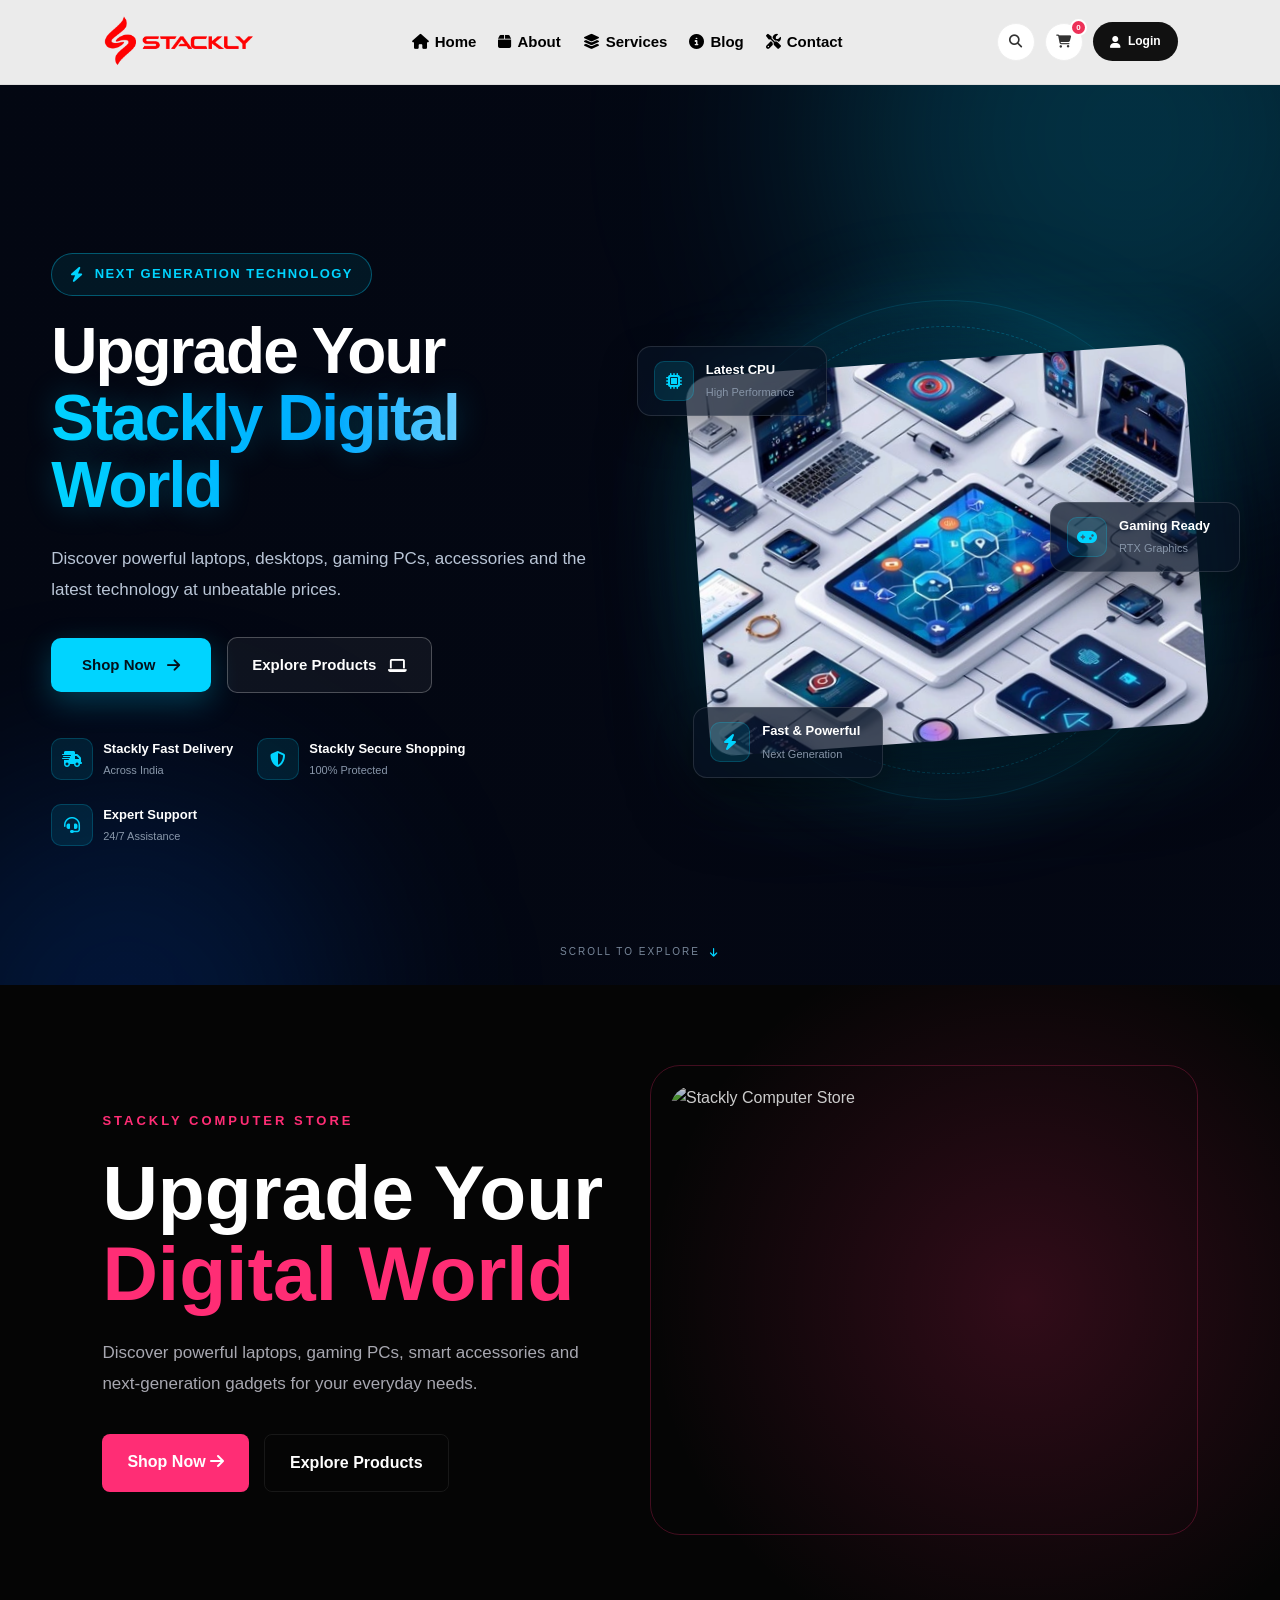
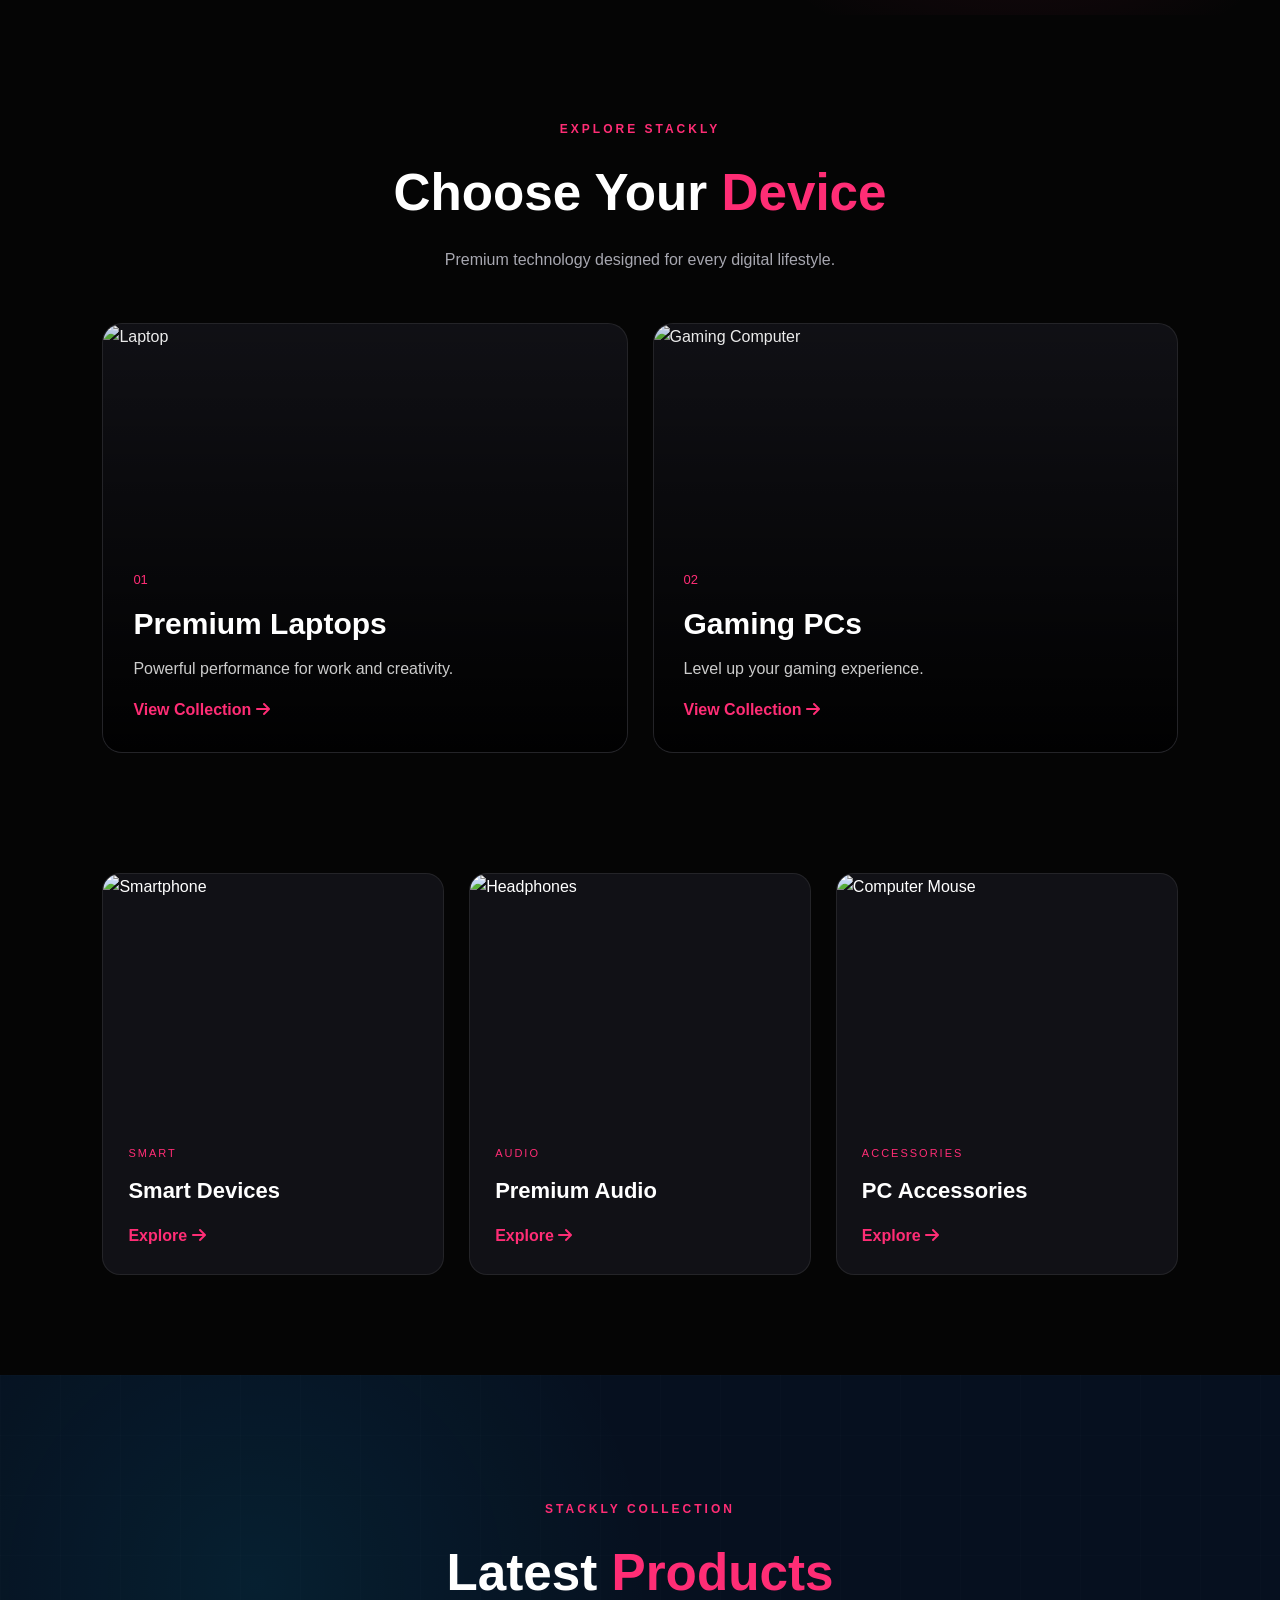
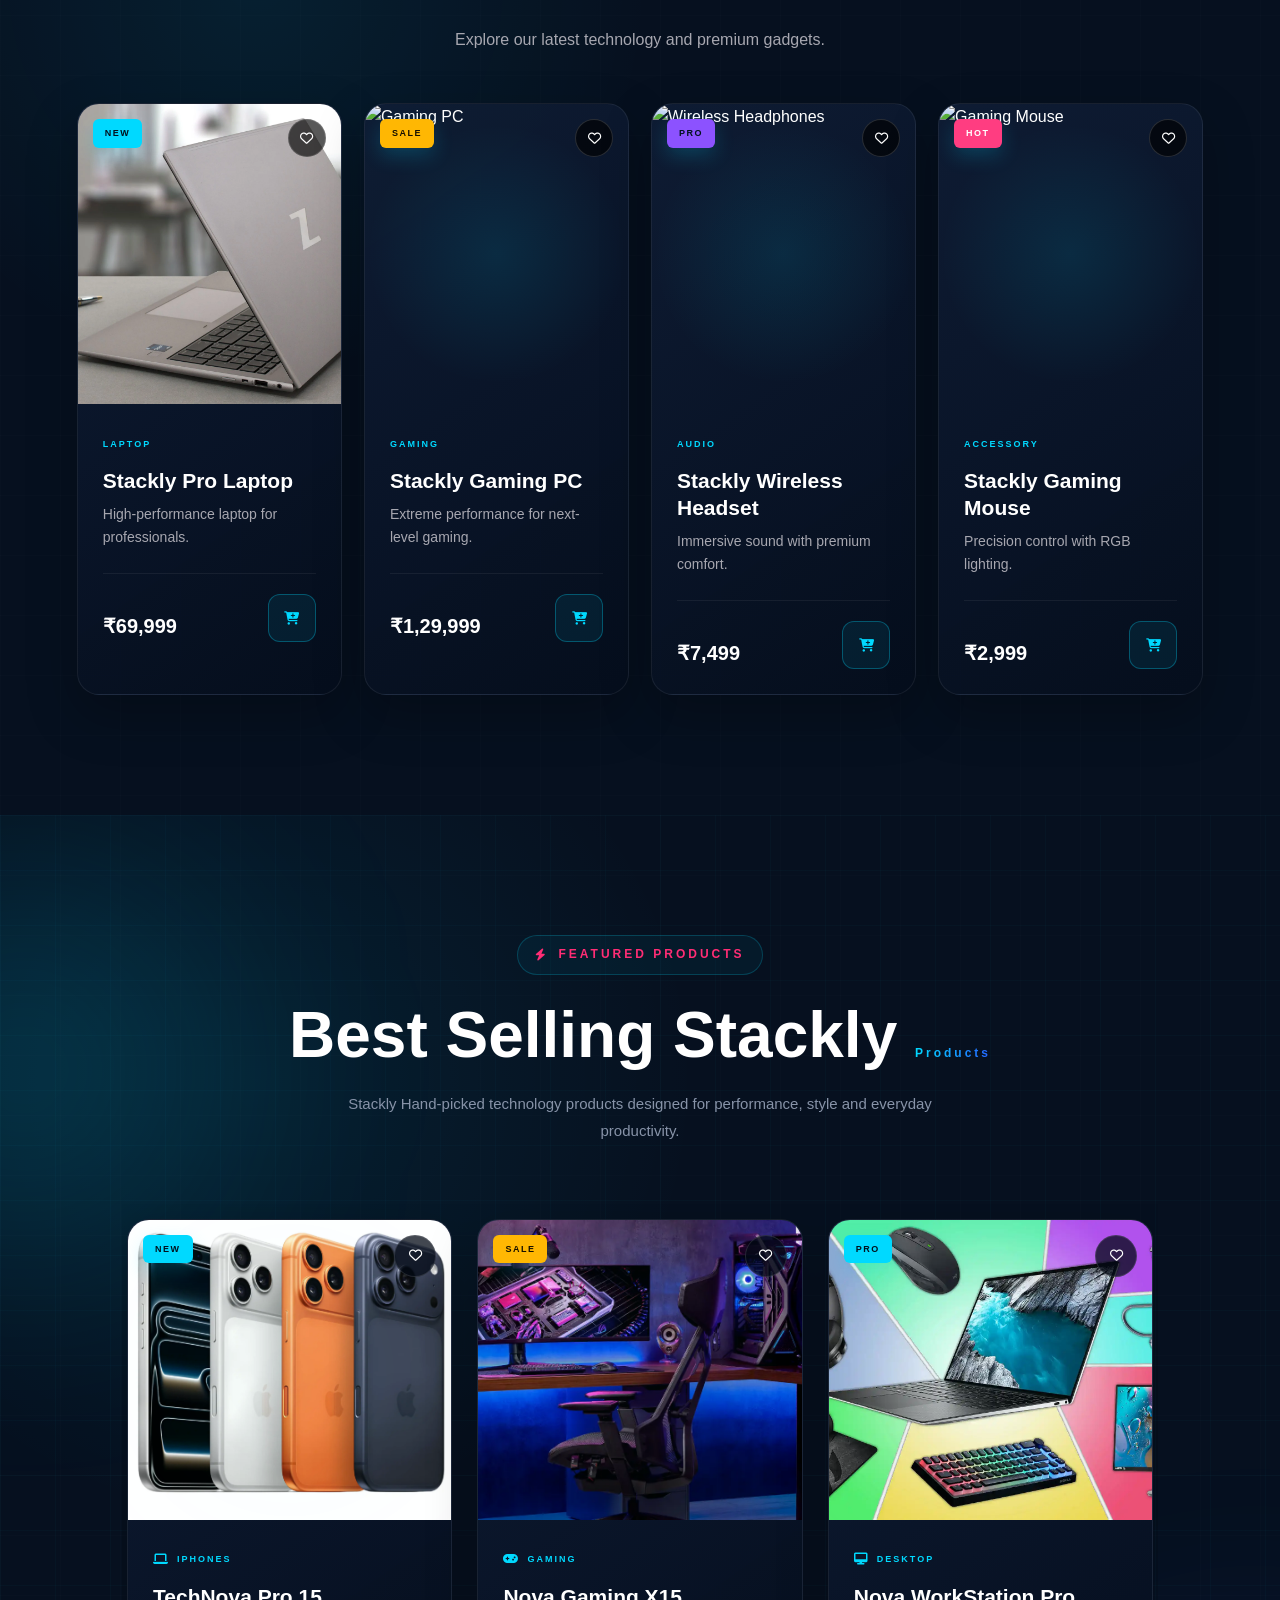
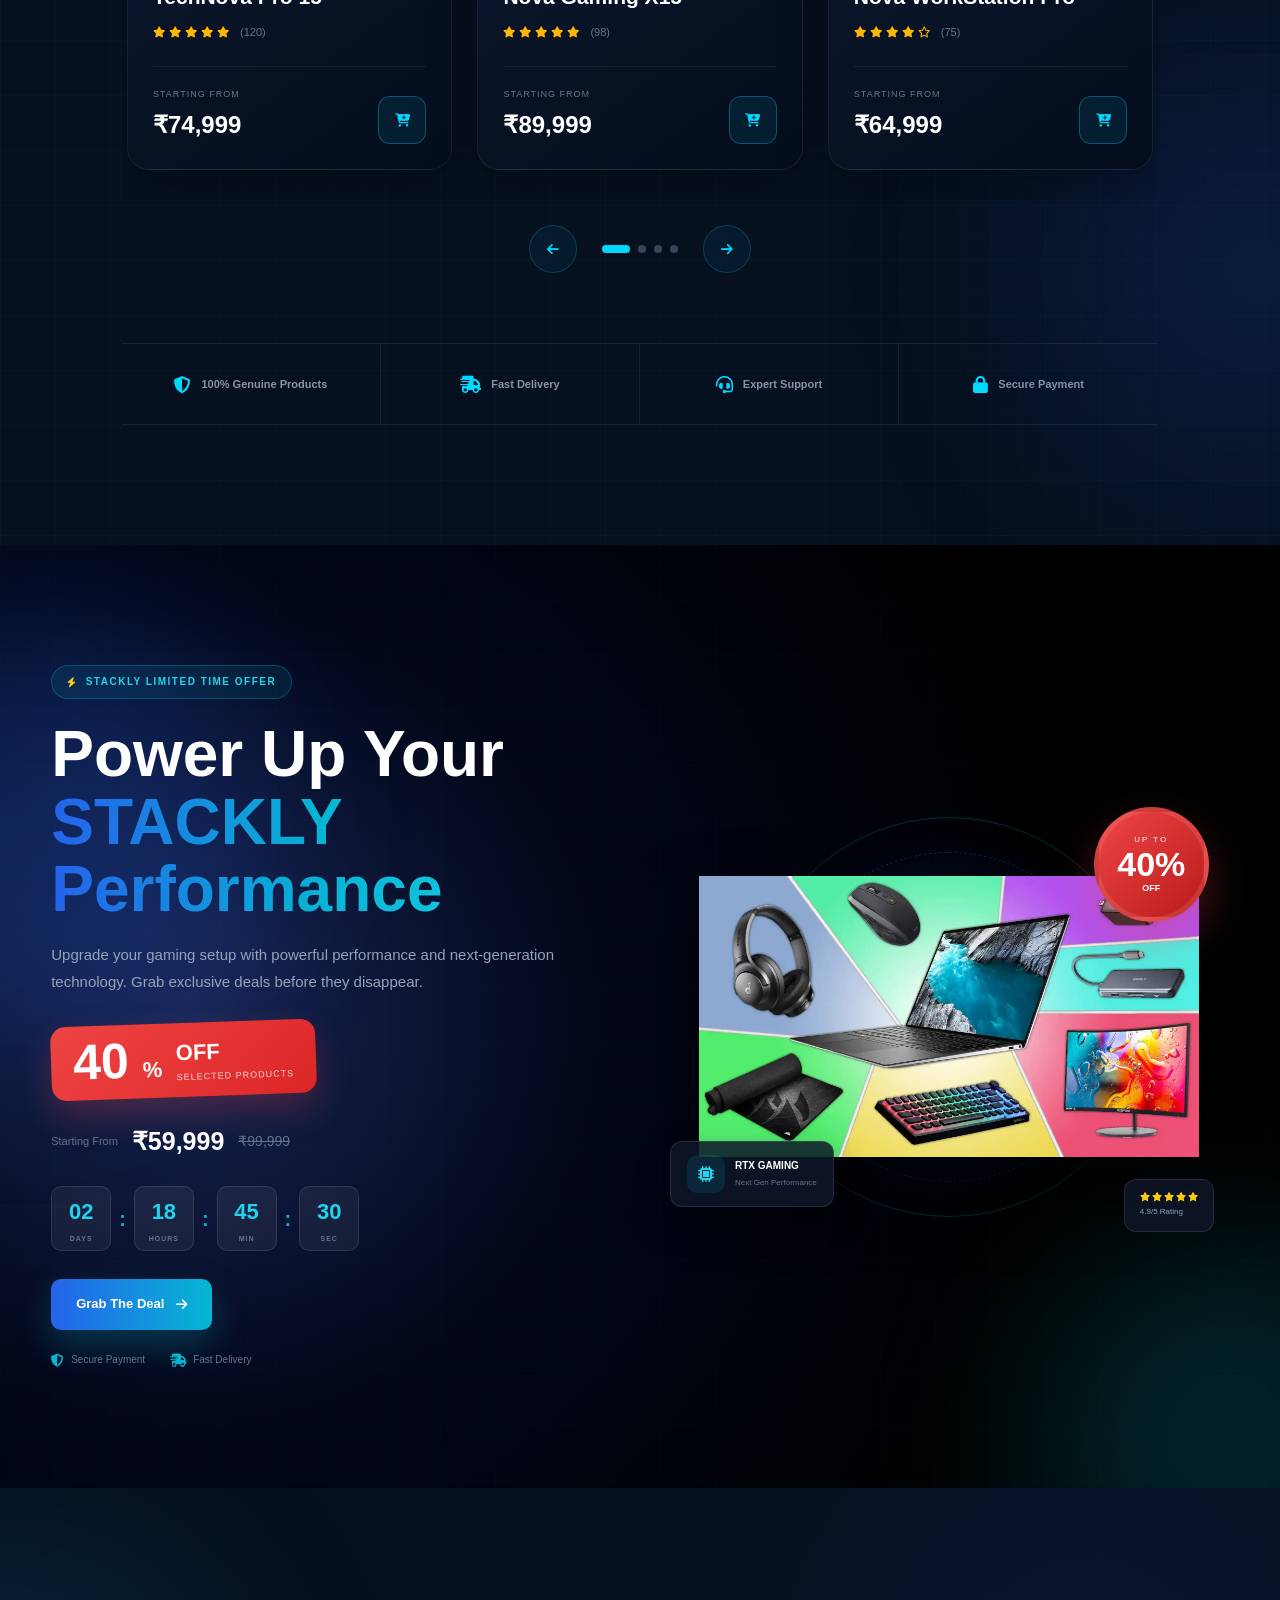
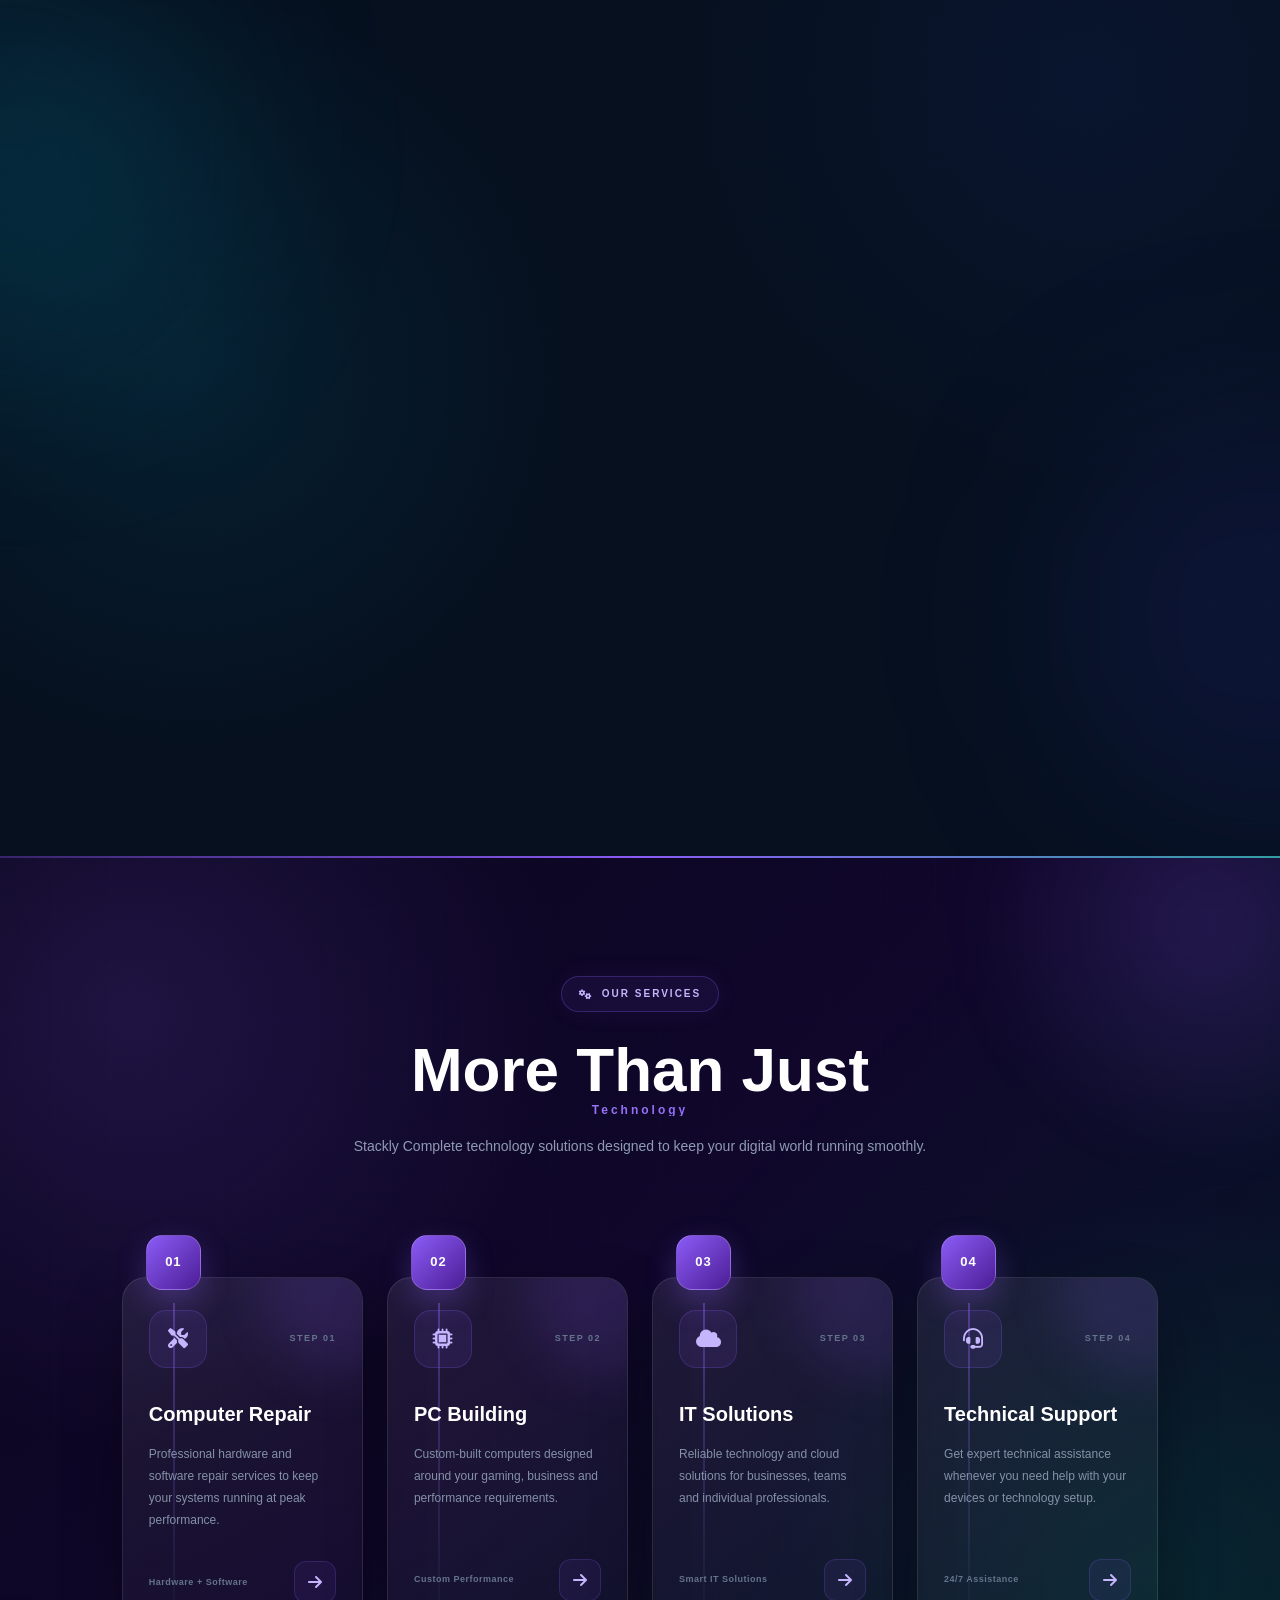
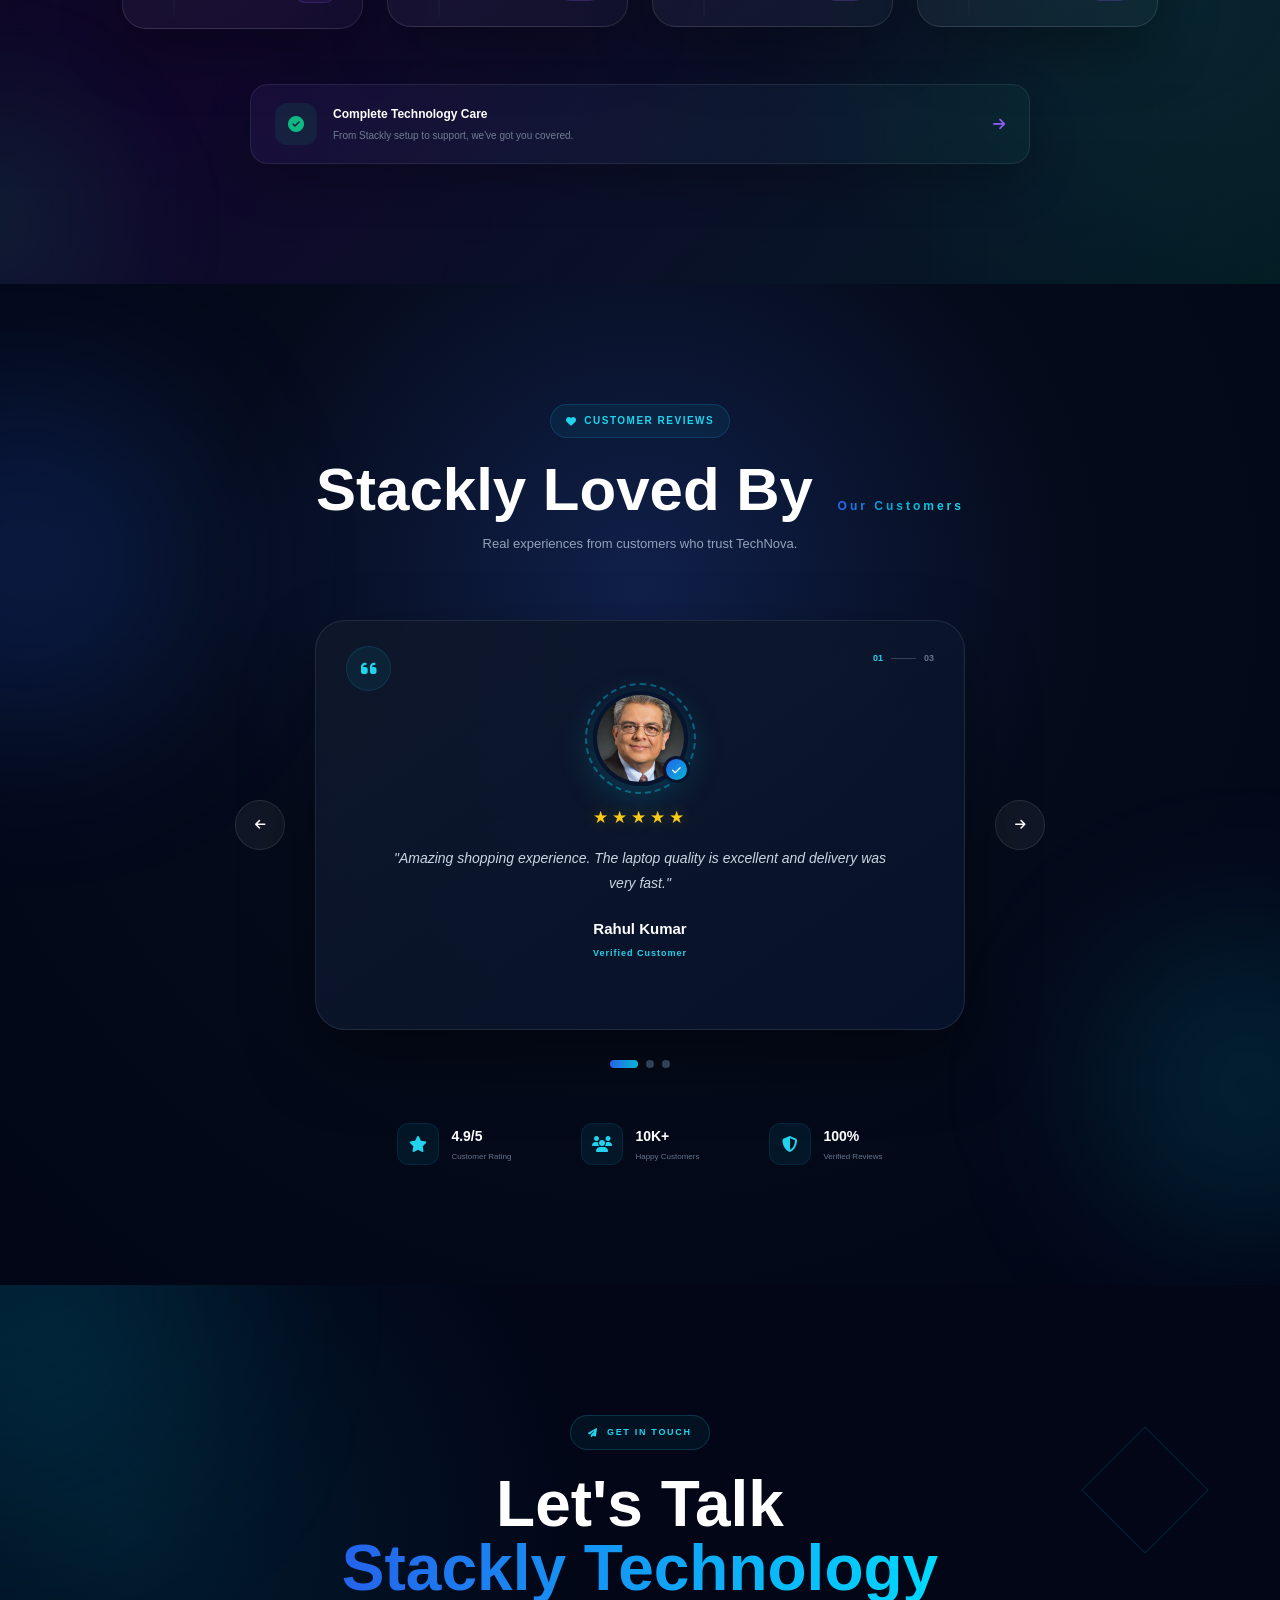
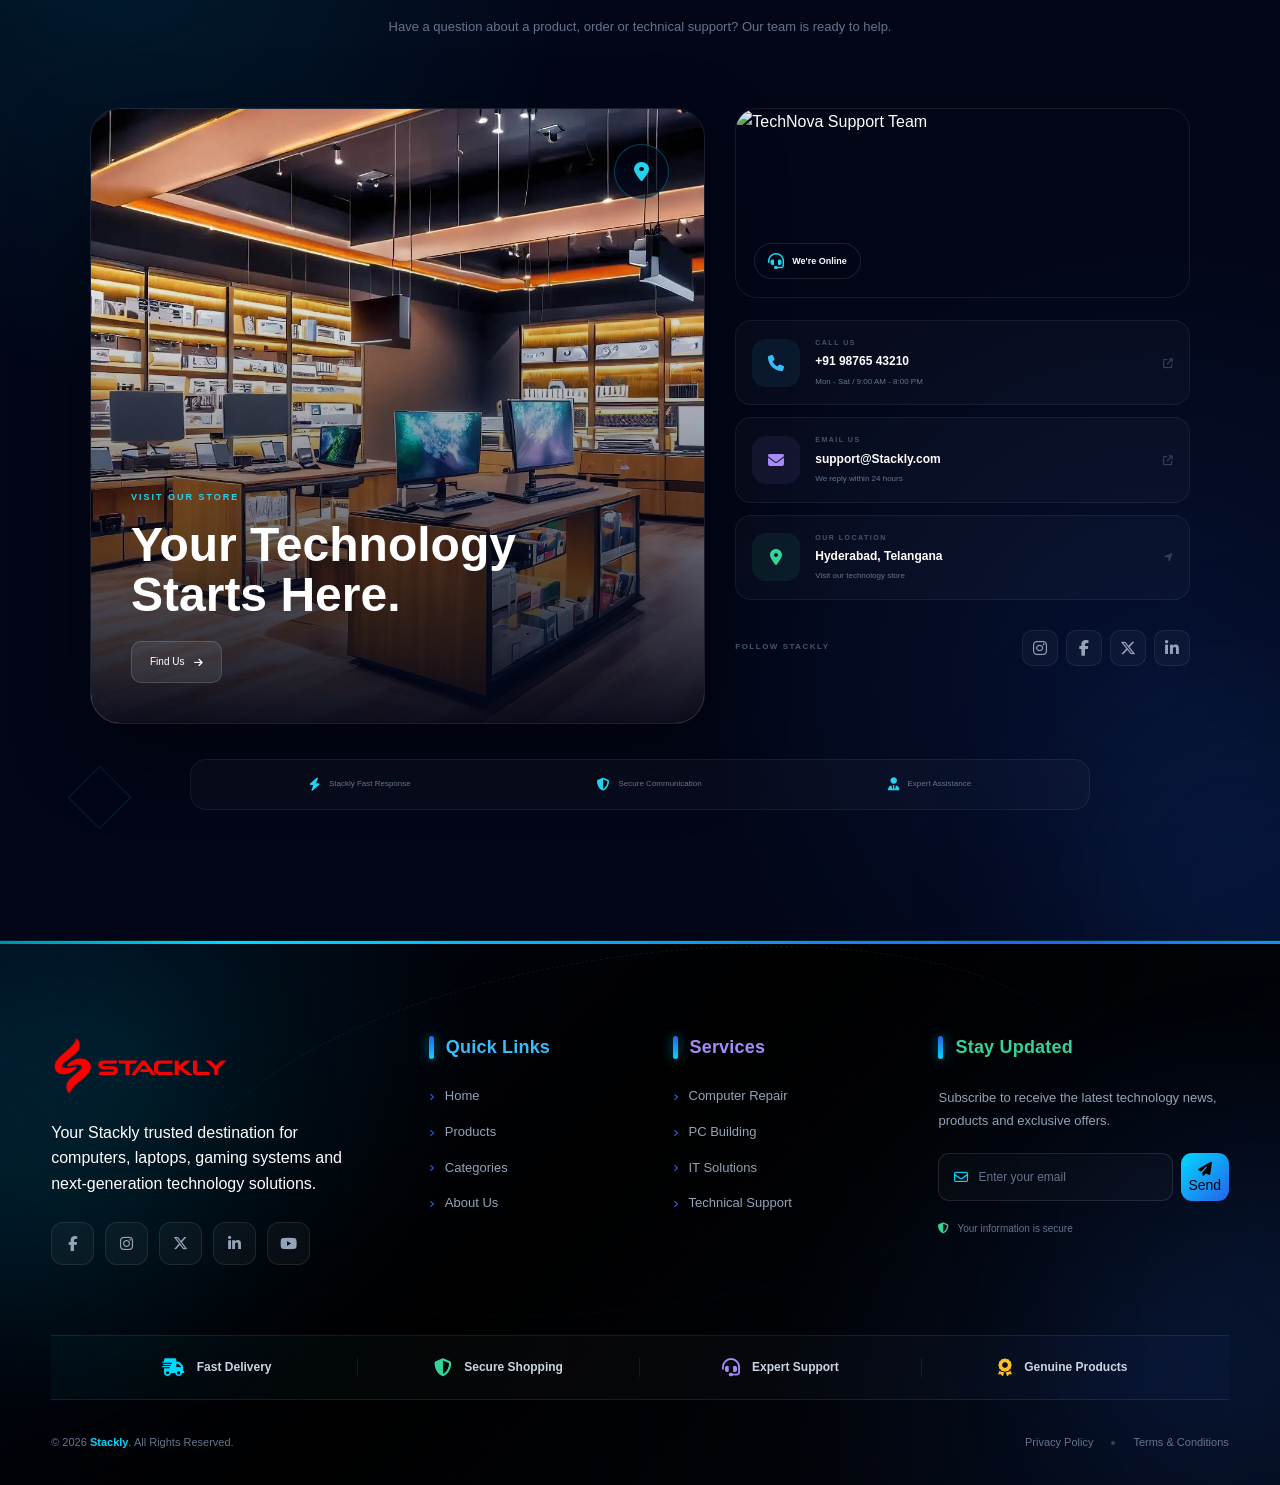
==== commit 954b20ae: "Add files via upload" ====
--- a/index.html
+++ b/index.html
@@ -20,26 +20,25 @@
      HEADER / NAVBAR
 ====================================================== -->
 <header class="site-header" id="header">
-
-    <div class="container header-container">
-
-        <!-- ================= LOGO ================= -->
-        <a href="#home" class="site-logo" aria-label="TechNova Home">
-
-            <span class="logo-icon">
-                <i class="fa-solid fa-laptop"></i>
-            </span>
-
-            <span class="logo-text">
-                Tech<span>Nova</span>
-            </span>
-
-        </a>
+<div class="container header-container">
+
+    <!-- ================= LOGO ================= -->
+    <a href="#home" class="site-logo" aria-label="TechNova Home">
+
+        <img
+            src="./css/assets/image-12.webp"
+            alt=""
+            class="logo-image"
+        >
+
+    </a>
+
+
 
 
         <!-- ================= NAVIGATION ================= -->
         <nav class="navbar" id="navbar">
- <a href="index.html" class="nav-link active">
+ <a href="index.html" class="nav-link ">
                 <i class="fa-solid fa-house"></i>
                 <span>Home</span>
             </a>
@@ -65,7 +64,7 @@
             </a>
 
             <!-- Mobile Login -->
-            <a href="#login" class="mobile-login-btn">
+            <a href="signup.html" class="mobile-login-btn">
                 <i class="fa-solid fa-right-to-bracket"></i>
                 <span>Login</span>
             </a>
@@ -103,7 +102,7 @@
 
 
             <!-- Desktop Login -->
-            <a href="#login" class="login-btn">
+            <a href="signup.html" class="login-btn">
                 <i class="fa-solid fa-user"></i>
                 <span>Login</span>
             </a>
@@ -134,381 +133,521 @@
 ===================================================== -->
 
 <main>
-
-    <section class="hero-section" id="home">
-
-        <!-- Background Video -->
-        <div class="hero-video">
-<div class="hero-video">
-    < video
-        autoplay
-        muted
-        loop
-        playsinline
-        poster="https://tse1.mm.bing.net/th/id/OIP.yaxfsfMeCPqMQx-s2FHGRQHaFf?r=0&pid=Api&P=0&h=180"
-    >
-        <source
-            src="./assets/computer-store.mp4"
-            type="video/mp4"
+<section class="hero-section" id="home">
+
+    <!-- Background -->
+    <div class="hero-bg"></div>
+    <div class="hero-overlay"></div>
+
+    <div class="container hero-container">
+
+        <!-- HERO CONTENT -->
+        <div class="hero-content">
+
+            <span class="hero-tag">
+                <i class="fa-solid fa-bolt"></i>
+                NEXT GENERATION TECHNOLOGY
+            </span>
+
+            <h1>
+                Upgrade Your
+                <span>Stackly Digital World</span>
+            </h1>
+
+            <p>
+                Discover powerful laptops, desktops, gaming PCs,
+                accessories and the latest technology at unbeatable prices.
+            </p>
+
+            <div class="hero-buttons">
+
+                <a href="404.html" class="btn btn-primary">
+                    Shop Now
+                    <i class="fa-solid fa-arrow-right"></i>
+                </a>
+
+                <a href="404.html" class="btn btn-outline">
+                    Explore Products
+                    <i class="fa-solid fa-laptop"></i>
+                </a>
+
+            </div>
+
+            <!-- HERO FEATURES -->
+            <div class="hero-features">
+
+                <div class="hero-feature">
+                    <div class="feature-icon">
+                        <i class="fa-solid fa-truck-fast"></i>
+                    </div>
+
+                    <div>
+                        <strong>Stackly Fast Delivery</strong>
+                        <small>Across India</small>
+                    </div>
+                </div>
+
+                <div class="hero-feature">
+                    <div class="feature-icon">
+                        <i class="fa-solid fa-shield-halved"></i>
+                    </div>
+
+                    <div>
+                        <strong>Stackly Secure Shopping</strong>
+                        <small>100% Protected</small>
+                    </div>
+                </div>
+
+                <div class="hero-feature">
+                    <div class="feature-icon">
+                        <i class="fa-solid fa-headset"></i>
+                    </div>
+
+                    <div>
+                        <strong>Expert Support</strong>
+                        <small>24/7 Assistance</small>
+                    </div>
+                </div>
+
+            </div>
+
+        </div>
+
+
+        <!-- HERO PRODUCT -->
+        <div class="hero-image">
+
+            <div class="hero-glow"></div>
+            <div class="product-circle"></div>
+
+            <img
+                src="css/assets/img16.webp"
+                alt="Premium Laptop"
+            >
+
+
+            <!-- Floating Card 1 -->
+            <div class="floating-card card-one">
+
+                <div class="floating-icon">
+                    <i class="fa-solid fa-microchip"></i>
+                </div>
+
+                <div>
+                    <strong>Latest CPU</strong>
+                    <span>High Performance</span>
+                </div>
+
+            </div>
+
+
+            <!-- Floating Card 2 -->
+            <div class="floating-card card-two">
+
+                <div class="floating-icon">
+                    <i class="fa-solid fa-gamepad"></i>
+                </div>
+
+                <div>
+                    <strong>Gaming Ready</strong>
+                    <span>RTX Graphics</span>
+                </div>
+
+            </div>
+
+
+            <!-- Floating Card 3 -->
+            <div class="floating-card card-three">
+
+                <div class="floating-icon">
+                    <i class="fa-solid fa-bolt"></i>
+                </div>
+
+                <div>
+                    <strong>Fast & Powerful</strong>
+                    <span>Next Generation</span>
+                </div>
+
+            </div>
+
+        </div>
+
+    </div>
+
+
+    <!-- Scroll Indicator -->
+    <div class="hero-scroll">
+        <span>SCROLL TO EXPLORE</span>
+        <i class="fa-solid fa-arrow-down"></i>
+    </div>
+
+</section>
+
+
+
+<!-- =====================================================
+     STACKLY COMPUTER STORE - BANNER
+===================================================== -->
+
+<section class="store-banner">
+
+    <div class="banner-content">
+        <span class="banner-tag">STACKLY COMPUTER STORE</span>
+
+        <h1>
+            Upgrade Your
+            <span>Digital World</span>
+        </h1>
+
+        <p>
+            Discover powerful laptops, gaming PCs, smart accessories
+            and next-generation gadgets for your everyday needs.
+        </p>
+
+        <div class="banner-buttons">
+            <a href="404.html" class="banner-btn primary-btn">
+                Shop Now
+                <i class="fa-solid fa-arrow-right"></i>
+            </a>
+
+            <a href="404.html" class="banner-btn secondary-btn">
+                Explore Products
+            </a>
+        </div>
+    </div>
+
+    <div class="banner-image">
+        <img 
+            src="https://images.unsplash.com/photo-1593642702821-c8da6771f0c6?auto=format&fit=crop&w=1000&q=80"
+            alt="Stackly Computer Store"
         >
-
-        Your browser does not support the video tag.
-    </video>
-
-    <!-- Dark Overlay -->
-    <div class="hero-video-overlay"></div>
-
-    <!-- Moving Glow -->
-    <div class="hero-video-glow"></div>
-</div>
-
+    </div>
+
+</section>
+
+
+<!-- =====================================================
+     CATEGORIES - 2 COLUMN
+===================================================== -->
+
+<section class="category-section" id="categories">
+
+    <div class="section-heading">
+        <span>EXPLORE STACKLY</span>
+        <h2>Choose Your <strong>Device</strong></h2>
+        <p>Premium technology designed for every digital lifestyle.</p>
+    </div>
+
+    <div class="category-grid two-grid">
+
+        <div class="category-card large-card">
+            <img 
+                src="https://images.unsplash.com/photo-1496181133206-80ce9b88a853?auto=format&fit=crop&w=900&q=80"
+                alt="Laptop"
+            >
+
+            <div class="category-overlay">
+                <span>01</span>
+                <h3>Premium Laptops</h3>
+                <p>Powerful performance for work and creativity.</p>
+                <a href="404.html">
+                    View Collection
+                    <i class="fa-solid fa-arrow-right"></i>
+                </a>
+            </div>
         </div>
 
-        <!-- Dark Overlay -->
-        <div class="hero-overlay"></div>
-
-
-        <div class="container hero-container">
-
-            <!-- HERO CONTENT -->
-            <div class="hero-content">
-
-                <span class="hero-tag">
-                    <i class="fa-solid fa-bolt"></i>
-                    NEXT GENERATION TECHNOLOGY
-                </span>
-
-                <h1>
-                    Upgrade Your
-                    <span>Digital World</span>
-                </h1>
-
-                <p>
-                    Discover powerful laptops, desktops, gaming PCs,
-                    accessories and the latest technology at unbeatable prices.
-                </p>
-
-
-                <div class="hero-buttons">
-
-                    <a href="#products" class="btn btn-primary">
-                        Shop Now
-                        <i class="fa-solid fa-arrow-right"></i>
-                    </a>
-
-                    <a href="#categories" class="btn btn-outline">
-                        Explore Products
-                        <i class="fa-solid fa-laptop"></i>
-                    </a>
-
-                </div>
-
-
-                <!-- HERO FEATURES -->
-                <div class="hero-features">
-
-                    <div class="hero-feature">
-
-                        <div class="feature-icon">
-                            <i class="fa-solid fa-truck-fast"></i>
-                        </div>
-
-                        <div>
-                            <strong>Fast Delivery</strong>
-                            <small>Across India</small>
-                        </div>
-
-                    </div>
-
-
-                    <div class="hero-feature">
-
-                        <div class="feature-icon">
-                            <i class="fa-solid fa-shield-halved"></i>
-                        </div>
-
-                        <div>
-                            <strong>Secure Shopping</strong>
-                            <small>100% Protected</small>
-                        </div>
-
-                    </div>
-
-
-                    <div class="hero-feature">
-
-                        <div class="feature-icon">
-                            <i class="fa-solid fa-headset"></i>
-                        </div>
-
-                        <div>
-                            <strong>Expert Support</strong>
-                            <small>24/7 Assistance</small>
-                        </div>
-
-                    </div>
-
-                </div>
-
-            </div>
-
-
-            <!-- HERO PRODUCT -->
-            <div class="hero-image">
-
-                <div class="hero-glow"></div>
-
-                <div class="product-circle"></div>
-
-                <img
-                    src="https://png.pngtree.com/thumb_back/fh260/background/20230704/pngtree-office-essentials-technology-and-gadgets-illustration-featuring-laptop-printer-camera-tablet-image_3748458.jpg"
+        <div class="category-card large-card">
+            <img 
+                src="https://images.unsplash.com/photo-1587831990711-23ca6441447b?auto=format&fit=crop&w=900&q=80"
+                alt="Gaming Computer"
+            >
+
+            <div class="category-overlay">
+                <span>02</span>
+                <h3>Gaming PCs</h3>
+                <p>Level up your gaming experience.</p>
+                <a href="404.html">
+                    View Collection
+                    <i class="fa-solid fa-arrow-right"></i>
+                </a>
+            </div>
+        </div>
+
+    </div>
+
+</section>
+
+
+<!-- =====================================================
+     3 COLUMN CATEGORY GRID
+===================================================== -->
+
+<section class="mini-category-section">
+
+    <div class="mini-category-grid">
+
+        <div class="mini-card">
+            <div class="mini-image">
+                <img 
+                    src="https://images.unsplash.com/photo-1592899677977-9c10ca588bbd?auto=format&fit=crop&w=700&q=80"
+                    alt="Smartphone"
+                >
+            </div>
+
+            <div class="mini-content">
+                <span>SMART</span>
+                <h3>Smart Devices</h3>
+                <a href="404.html">Explore <i class="fa-solid fa-arrow-right"></i></a>
+            </div>
+        </div>
+
+
+        <div class="mini-card">
+            <div class="mini-image">
+                <img 
+                    src="https://images.unsplash.com/photo-1546435770-a3e426bf472b?auto=format&fit=crop&w=700&q=80"
+                    alt="Headphones"
+                >
+            </div>
+
+            <div class="mini-content">
+                <span>AUDIO</span>
+                <h3>Premium Audio</h3>
+                <a href="404.html">Explore <i class="fa-solid fa-arrow-right"></i></a>
+            </div>
+        </div>
+
+
+        <div class="mini-card">
+            <div class="mini-image">
+                <img 
+                    src="https://images.unsplash.com/photo-1527814050087-3793815479db?auto=format&fit=crop&w=700&q=80"
+                    alt="Computer Mouse"
+                >
+            </div>
+
+            <div class="mini-content">
+                <span>ACCESSORIES</span>
+                <h3>PC Accessories</h3>
+                <a href="404.html">Explore <i class="fa-solid fa-arrow-right"></i></a>
+            </div>
+        </div>
+
+    </div>
+
+</section>
+
+
+<!-- =====================================================
+     PRODUCT GRID
+===================================================== -->
+
+<section class="products-section" id="products">
+
+    <div class="section-heading">
+        <span>STACKLY COLLECTION</span>
+        <h2>Latest <strong>Products</strong></h2>
+        <p>Explore our latest technology and premium gadgets.</p>
+    </div>
+
+
+    <div class="product-grid">
+
+        <!-- PRODUCT 1 -->
+        <article class="product-card">
+
+            <div class="product-image">
+
+                <span class="product-badge">NEW</span>
+
+            <button 
+    class="wishlist" 
+    type="button"
+    onclick="window.location.href='404.html'"
+    aria-label="Wishlist"
+    title="Wishlist"
+>
+    <i class="fa-regular fa-heart"></i>
+</button>
+
+                <img 
+                    src="css/assets/img4.webp"
                     alt="Premium Laptop"
                 >
-
-
-                <!-- Floating Card 1 -->
-                <div class="floating-card card-one">
-
-                    <div class="floating-icon">
-                        <i class="fa-solid fa-microchip"></i>
-                    </div>
-
-                    <div>
-                        <strong>Latest CPU</strong>
-                        <span>High Performance</span>
-                    </div>
-
-                </div>
-
-
-                <!-- Floating Card 2 -->
-                <div class="floating-card card-two">
-
-                    <div class="floating-icon">
-                        <i class="fa-solid fa-gamepad"></i>
-                    </div>
-
-                    <div>
-                        <strong>Gaming Ready</strong>
-                        <span>RTX Graphics</span>
-                    </div>
-
-                </div>
-
-
-                <!-- Floating Card 3 -->
-                <div class="floating-card card-three">
-
-                    <div class="floating-icon">
-                        <i class="fa-solid fa-bolt"></i>
-                    </div>
-
-                    <div>
-                        <strong>Fast & Powerful</strong>
-                        <span>Next Generation</span>
-                    </div>
-
-                </div>
-
-            </div>
-
-        </div>
-
-
-        <!-- Scroll Indicator -->
-        <div class="hero-scroll">
-
-            <span>SCROLL TO EXPLORE</span>
-
-            <i class="fa-solid fa-arrow-down"></i>
-
-        </div>
-
-    </section>
-
-
-
-<!-- =====================================================
-     3. CATEGORIES SECTION
-===================================================== -->
-
-<section class="categories-section" id="categories">
-
-    <div class="container">
-
-        <div class="section-heading">
-
-            <span class="section-tag">
-                SHOP BY CATEGORY
-            </span>
-
-            <h2>
-                Find What You
-                <span>Need</span>
-            </h2>
-
-            <p>
-                Explore our wide range of technology products.
-            </p>
-
-        </div>
-
-
-        <div class="category-grid">
-
-
-            <!-- ================= LAPTOP ================= -->
-
-            <div class="category-card category-laptop">
-
-                <div class="category-bg-circle"></div>
-
-                <div class="category-icon">
-                    <i class="fa-solid fa-laptop"></i>
-                </div>
-
-                <div class="category-image">
-
-                    <img
-                        src="https://tse1.mm.bing.net/th/id/OIP.2ZPNGHiMmSWv-rMEvV4AvgHaE7?r=0&pid=Api&P=0&h=180"
-                        alt="Laptops"
-                    >
-
-                </div>
-
-                <div class="category-content">
-
-                    <span class="category-number">01</span>
-
-                    <h3>Laptops</h3>
-
-                    <p>120+ Products</p>
-
-                    <a href="#products">
-                        Explore
-                        <i class="fa-solid fa-arrow-right"></i>
-                    </a>
-
-                </div>
-
-            </div>
-
-
-
-            <!-- ================= DESKTOP ================= -->
-
-            <div class="category-card category-desktop">
-
-                <div class="category-bg-circle"></div>
-
-                <div class="category-icon">
-                    <i class="fa-solid fa-desktop"></i>
-                </div>
-
-                <div class="category-image">
-
-                    <img
-                        src="./assets/category-desktop.webp"
-                        alt="Desktops"
-                    >
-
-                </div>
-
-                <div class="category-content">
-
-                    <span class="category-number">02</span>
-
-                    <h3>Desktops</h3>
-
-                    <p>80+ Products</p>
-
-                    <a href="#products">
-                        Explore
-                        <i class="fa-solid fa-arrow-right"></i>
-                    </a>
-
-                </div>
-
-            </div>
-
-
-
-            <!-- ================= GAMING ================= -->
-
-            <div class="category-card category-gaming">
-
-                <div class="category-bg-circle"></div>
-
-                <div class="category-icon">
-                    <i class="fa-solid fa-gamepad"></i>
-                </div>
-
-                <div class="category-image">
-
-                    <img
-                        src="./assets/category-gaming.webp"
-                        alt="Gaming"
-                    >
-
-                </div>
-
-                <div class="category-content">
-
-                    <span class="category-number">03</span>
-
-                    <h3>Gaming</h3>
-
-                    <p>150+ Products</p>
-
-                    <a href="#products">
-                        Explore
-                        <i class="fa-solid fa-arrow-right"></i>
-                    </a>
-
-                </div>
-
-            </div>
-
-
-
-            <!-- ================= ACCESSORIES ================= -->
-
-            <div class="category-card category-accessories">
-
-                <div class="category-bg-circle"></div>
-
-                <div class="category-icon">
-                    <i class="fa-solid fa-keyboard"></i>
-                </div>
-
-                <div class="category-image">
-
-                    <img
-                        src="./assets/category-accessories.webp"
-                        alt="Accessories"
-                    >
-
-                </div>
-
-                <div class="category-content">
-
-                    <span class="category-number">04</span>
-
-                    <h3>Accessories</h3>
-
-                    <p>250+ Products</p>
-
-                    <a href="#products">
-                        Explore
-                        <i class="fa-solid fa-arrow-right"></i>
-                    </a>
-
-                </div>
-
-            </div>
-
-
-        </div>
+            </div>
+
+            <div class="product-info">
+                <span class="product-category">LAPTOP</span>
+
+                <h3>Stackly Pro Laptop</h3>
+
+                <p>
+                    High-performance laptop for professionals.
+                </p>
+
+                <div class="product-bottom">
+                    <strong>₹69,999</strong>
+<button 
+    class="add-cart" 
+    type="button"
+    onclick="window.location.href='404.html'"
+    aria-label="Add to cart"
+    title="Add to Cart"
+>
+    <i class="fa-solid fa-cart-plus"></i>
+</button>
+                </div>
+            </div>
+
+        </article>
+
+
+        <!-- PRODUCT 2 -->
+        <article class="product-card">
+
+            <div class="product-image">
+
+                <span class="product-badge sale">SALE</span>
+<button 
+    class="wishlist" 
+    type="button"
+    onclick="window.location.href='404.html'"
+    aria-label="Wishlist"
+    title="Wishlist"
+>
+    <i class="fa-regular fa-heart"></i>
+</button>
+
+                <img 
+                    src="https://images.unsplash.com/photo-1587831990711-23ca6441447b?auto=format&fit=crop&w=800&q=80"
+                    alt="Gaming PC"
+                >
+            </div>
+
+            <div class="product-info">
+                <span class="product-category">GAMING</span>
+
+                <h3>Stackly Gaming PC</h3>
+
+                <p>
+                    Extreme performance for next-level gaming.
+                </p>
+
+                <div class="product-bottom">
+                    <strong>₹1,29,999</strong>
+
+                  <button 
+    class="add-cart" 
+    type="button"
+    onclick="window.location.href='404.html'"
+    aria-label="Add to cart"
+    title="Add to Cart"
+>
+    <i class="fa-solid fa-cart-plus"></i>
+</button>
+                </div>
+            </div>
+
+        </article>
+
+
+        <!-- PRODUCT 3 -->
+        <article class="product-card">
+
+            <div class="product-image">
+
+                <span class="product-badge pro">PRO</span>
+<button 
+    class="wishlist" 
+    type="button"
+    onclick="window.location.href='404.html'"
+    aria-label="Wishlist"
+    title="Wishlist"
+>
+    <i class="fa-regular fa-heart"></i>
+</button>
+
+                <img 
+                    src="https://images.unsplash.com/photo-1546435770-a3e426bf472b?auto=format&fit=crop&w=800&q=80"
+                    alt="Wireless Headphones"
+                >
+            </div>
+
+            <div class="product-info">
+                <span class="product-category">AUDIO</span>
+
+                <h3>Stackly Wireless Headset</h3>
+
+                <p>
+                    Immersive sound with premium comfort.
+                </p>
+
+                <div class="product-bottom">
+                    <strong>₹7,499</strong>
+
+                   <button 
+    class="add-cart" 
+    type="button"
+    onclick="window.location.href='404.html'"
+    aria-label="Add to cart"
+    title="Add to Cart"
+>
+    <i class="fa-solid fa-cart-plus"></i>
+</button>
+                </div>
+            </div>
+
+        </article>
+
+
+        <!-- PRODUCT 4 -->
+        <article class="product-card">
+
+            <div class="product-image">
+
+                <span class="product-badge hot">HOT</span>
+<button 
+    class="wishlist" 
+    type="button"
+    onclick="window.location.href='404.html'"
+    aria-label="Wishlist"
+    title="Wishlist"
+>
+    <i class="fa-regular fa-heart"></i>
+</button>
+
+                <img 
+                    src="https://images.unsplash.com/photo-1527814050087-3793815479db?auto=format&fit=crop&w=800&q=80"
+                    alt="Gaming Mouse"
+                >
+            </div>
+
+            <div class="product-info">
+                <span class="product-category">ACCESSORY</span>
+
+                <h3>Stackly Gaming Mouse</h3>
+
+                <p>
+                    Precision control with RGB lighting.
+                </p>
+
+                <div class="product-bottom">
+                    <strong>₹2,999</strong>
+
+                    <button 
+    class="add-cart" 
+    type="button"
+    onclick="window.location.href='404.html'"
+    aria-label="Add to cart"
+    title="Add to Cart"
+>
+    <i class="fa-solid fa-cart-plus"></i>
+</button>
+                </div>
+            </div>
+
+        </article>
 
     </div>
 
@@ -537,12 +676,12 @@
             </span>
 
             <h2>
-                Best Selling
+                Best Selling Stackly 
                 <span>Products</span>
             </h2>
 
             <p>
-                Hand-picked technology products designed for
+               Stackly Hand-picked technology products designed for
                 performance, style and everyday productivity.
             </p>
 
@@ -570,8 +709,8 @@
                         <div class="image-glow"></div>
 
                         <img
-                            src="./assets/laptop-1.webp"
-                            alt="TechNova Pro 15"
+                            src="css/assets/img10.webp"
+                            alt="iphone Pro 17"
                         >
 
                         <button
@@ -589,7 +728,8 @@
 
                         <span class="product-category">
                             <i class="fa-solid fa-laptop"></i>
-                            LAPTOP
+                            IPHONES
+
                         </span>
 
                         <h3>TechNova Pro 15</h3>
@@ -614,6 +754,7 @@
     type="button"
     aria-label="Add product to cart"
     title="Add to Cart"
+    onclick="window.location.href='404.html'"
 >
     <i class="fa-solid fa-cart-plus"></i>
 </button>
@@ -637,7 +778,7 @@
                         <div class="image-glow"></div>
 
                         <img
-                            src="./assets/laptop-2.webp"
+                            src="css/assets/img11.webp"
                             alt="Nova Gaming X15"
                         >
 
@@ -681,10 +822,10 @@
     type="button"
     aria-label="Add product to cart"
     title="Add to Cart"
+    onclick="window.location.href='404.html'"
 >
     <i class="fa-solid fa-cart-plus"></i>
-</button>
-                        </div>
+</button>         </div>
 
                     </div>
 
@@ -703,7 +844,7 @@
                         <div class="image-glow"></div>
 
                         <img
-                            src="./assets/desktop.webp"
+                            src="css/assets/img24.webp"
                             alt="Nova WorkStation Pro"
                         >
 
@@ -747,6 +888,7 @@
     type="button"
     aria-label="Add product to cart"
     title="Add to Cart"
+    onclick="window.location.href='404.html'"
 >
     <i class="fa-solid fa-cart-plus"></i>
 </button>
@@ -769,7 +911,7 @@
                         <div class="image-glow"></div>
 
                         <img
-                            src="./assets/keyboard.webp"
+                            src="css/assets/img16.webp"
                             alt="RGB Mechanical Keyboard"
                         >
 
@@ -813,6 +955,7 @@
     type="button"
     aria-label="Add product to cart"
     title="Add to Cart"
+    onclick="window.location.href='404.html'"
 >
     <i class="fa-solid fa-cart-plus"></i>
 </button>
@@ -835,7 +978,7 @@
                         <div class="image-glow"></div>
 
                         <img
-                            src="./assets/gaming-pc.webp"
+                            src="css/assets/img20.webp"
                             alt="Nova RTX Gaming PC"
                         >
 
@@ -879,6 +1022,7 @@
     type="button"
     aria-label="Add product to cart"
     title="Add to Cart"
+    onclick="window.location.href='404.html'"
 >
     <i class="fa-solid fa-cart-plus"></i>
 </button>
@@ -901,7 +1045,7 @@
                         <div class="image-glow"></div>
 
                         <img
-                            src="./assets/mouse.webp"
+                            src="css/assets/img22.webp"
                             alt="Pro Gaming Mouse"
                         >
 
@@ -941,11 +1085,12 @@
                                 <strong>₹2,499</strong>
                             </div>
 
-                          <button
+    <button
     class="add-cart"
     type="button"
     aria-label="Add product to cart"
     title="Add to Cart"
+    onclick="window.location.href='404.html'"
 >
     <i class="fa-solid fa-cart-plus"></i>
 </button>
@@ -1079,13 +1224,13 @@
 
                 <span class="offer-tag">
                     <i class="fa-solid fa-bolt"></i>
-                    LIMITED TIME OFFER
+                     STACKLY LIMITED TIME OFFER
                 </span>
 
 
                 <h2>
                     Power Up Your
-                    <span>Performance</span>
+                    <span>STACKLY Performance</span>
                 </h2>
 
 
@@ -1165,7 +1310,7 @@
 
                 <!-- Button -->
 
-                <a href="#products" class="offer-btn">
+                <a href="404.html" class="offer-btn">
 
                     <span>
                         Grab The Deal
@@ -1217,7 +1362,7 @@
                 <!-- Gaming PC -->
 
                 <img
-                    src="./assets/gaming-pc.webp"
+                    src="css/assets/img24.webp"
                     alt="Gaming PC"
                 >
 
@@ -1307,7 +1452,7 @@
                 <span class="image-line line-two"></span>
 
                 <img
-                    src="./assets/store.webp"
+                    src="css/assets/img25.webp"
                     alt="TechNova Computer Store"
                 >
 
@@ -1366,7 +1511,7 @@
 
                 <i class="fa-solid fa-bolt"></i>
 
-                ABOUT TECHNOVA
+               STACKLY ABOUT TECHNOVA
 
             </span>
 
@@ -1382,7 +1527,7 @@
 
             <p class="about-description">
 
-                TechNova is your trusted destination for computers,
+                Stackly is your trusted destination for computers,
                 laptops, gaming systems and technology accessories.
                 We bring modern technology closer to you with
                 quality products and expert service.
@@ -1491,7 +1636,7 @@
             <!-- Button -->
 
             <a
-                href="#contact"
+                href="404.html"
                 class="about-btn"
             >
 
@@ -1547,7 +1692,7 @@
 
             <p>
 
-                Complete technology solutions designed to keep
+               Stackly Complete technology solutions designed to keep
                 your digital world running smoothly.
 
             </p>
@@ -1605,7 +1750,7 @@
                         </span>
 
                         <a
-                            href="#contact"
+                            href="404.html"
                             class="arrow-btn"
                             aria-label="Computer repair contact"
                         >
@@ -1667,7 +1812,7 @@
                         </span>
 
                         <a
-                            href="#contact"
+                            href="404.html"
                             class="arrow-btn"
                             aria-label="PC building contact"
                         >
@@ -1729,7 +1874,7 @@
                         </span>
 
                         <a
-                            href="#contact"
+                            href="404.html"
                             class="arrow-btn"
                             aria-label="IT solutions contact"
                         >
@@ -1791,7 +1936,7 @@
                         </span>
 
                         <a
-                            href="#contact"
+                            href="404.html"
                             class="arrow-btn"
                             aria-label="Technical support contact"
                         >
@@ -1826,7 +1971,7 @@
                 </strong>
 
                 <span>
-                    From setup to support, we've got you covered.
+                    From  Stackly setup to support, we've got you covered.
                 </span>
 
             </div>
@@ -1838,6 +1983,9 @@
     </div>
 
 </section>
+
+
+
 <!-- =====================================================
      8. REVIEWS SECTION
 ====================================================== -->
@@ -1861,7 +2009,7 @@
             </span>
 
             <h2>
-                Loved By
+                Stackly Loved By
                 <span>Our Customers</span>
             </h2>
 
@@ -1910,7 +2058,7 @@
 
                     <img
                         id="reviewImage"
-                        src="./assets/customer-1.webp"
+                        src="css/assets/asian_11zon.webp"
                         alt="Rahul Kumar"
                     >
 
@@ -1989,6 +2137,10 @@
         </div>
 
 
+
+
+        
+
         <!-- =================================================
              DOTS
         ================================================== -->
@@ -2089,7 +2241,7 @@
 
             <h2>
                 Let's Talk
-                <span>Technology</span>
+                <span>Stackly Technology</span>
             </h2>
 
             <p>
@@ -2112,7 +2264,7 @@
             <div class="contact-image-main">
 
                 <img
-                    src="./assets/contact-store.webp"
+                    src="css/assets/img18.webp"
                     alt="TechNova Store"
                 >
 
@@ -2226,7 +2378,7 @@
                     <!-- EMAIL -->
 
                     <a
-                        href="mailto:support@technova.com"
+                        href="mailto:support@Stackly.com"
                         class="contact-item"
                     >
 
@@ -2243,7 +2395,7 @@
                             </span>
 
                             <strong>
-                                support@technova.com
+                                support@Stackly.com
                             </strong>
 
                             <small>
@@ -2300,24 +2452,24 @@
               <div class="contact-social">
 
     <span class="social-label">
-        FOLLOW TECHNOVA
+        FOLLOW STACKLY
     </span>
 
     <div class="social-icons">
 
-        <a href="#" aria-label="Instagram">
+        <a href="404.html" aria-label="Instagram">
             <i class="fa-brands fa-instagram"></i>
         </a>
 
-        <a href="#" aria-label="Facebook">
+        <a href="404.html" aria-label="Facebook">
             <i class="fa-brands fa-facebook-f"></i>
         </a>
 
-        <a href="#" aria-label="X">
+        <a href="404.html" aria-label="X">
             <i class="fa-brands fa-x-twitter"></i>
         </a>
 
-        <a href="#" aria-label="LinkedIn">
+        <a href="404.html" aria-label="LinkedIn">
             <i class="fa-brands fa-linkedin-in"></i>
         </a>
 
@@ -2341,7 +2493,7 @@
                 <i class="fa-solid fa-bolt"></i>
 
                 <span>
-                    Fast Response
+                   Stackly  Fast Response
                 </span>
 
             </div>
@@ -2398,29 +2550,25 @@
 
 
             <!-- BRAND -->
-
-            <div class="footer-brand-new">
-
-                <a href="#home" class="footer-logo">
-
-                    <span class="footer-logo-icon">
-                        <i class="fa-solid fa-laptop"></i>
-                    </span>
-
-                    <span>
-                        Tech<span>Nova</span>
-                    </span>
-
-                </a>
+<div class="footer-brand-new">
+
+    <a href="index.html" class="footer-logo" aria-label="TechNova Home">
+        <img 
+            src="css/assets/image-12.webp" 
+            alt=""
+            class="footer-logo-image"
+        >
+    </a>
+
 
 
                 <p>
-                    Your trusted destination for computers,
+                    Your Stackly trusted destination for computers,
                     laptops, gaming systems and next-generation
                     technology solutions.
                 </p>
 
-
+<br>
                 <!-- Social Icons -->
 
                 <div class="footer-social">
@@ -2546,30 +2694,40 @@
                     news, products and exclusive offers.
                 </p>
 
-
-                <form
-                    class="footer-newsletter-form"
-                    id="newsletterForm"
-                >
-
-                    <div class="newsletter-input">
-
-                        <i class="fa-regular fa-envelope"></i>
-
-                        <input
-                            type="email"
-                            placeholder="Enter your email"
-                            required
-                        >
-
-                    </div>
-
-<button type="submit" class="send-btn" aria-label="Send message">
-    <i class="fa-solid fa-paper-plane"></i>
-    <span>Send</span>
-</button>
-
-                </form>
+<form
+    class="footer-newsletter-form"
+    id="newsletterForm"
+>
+
+    <div class="newsletter-input">
+
+        <i class="fa-regular fa-envelope"></i>
+
+        <input
+            type="email"
+            id="newsletterEmail"
+            placeholder="Enter your email"
+            autocomplete="email"
+        >
+
+    </div>
+
+    <button
+        type="button"
+        class="send-btn"
+        aria-label="Send message"
+        id="sendBtn"
+    >
+        <i class="fa-solid fa-paper-plane"></i>
+        <span>Send</span>
+    </button>
+
+</form>
+
+<p
+    id="newsletterError"
+    class="newsletter-error"
+></p>
 
 
                 <div class="secure-text">
--- a/css/style.css
+++ b/css/style.css
@@ -95,9 +95,9 @@
     z-index: 1000;
 
     background: rgba(255, 255, 255, 0.92);
-
+/* 
     backdrop-filter: blur(18px);
-    -webkit-backdrop-filter: blur(18px);
+    -webkit-backdrop-filter: blur(18px); */
 
     border-bottom: 1px solid rgba(0, 0, 0, 0.06);
 
@@ -132,61 +132,28 @@
 }
 
 
-/* =========================================================
-   LOGO
-========================================================= */
+/* =====================================================
+   STACKLY LOGO
+===================================================== */
 
 .site-logo {
     display: flex;
     align-items: center;
-    gap: 10px;
-
     text-decoration: none;
-
     flex-shrink: 0;
 }
 
-
-.logo-icon {
-    width: 42px;
-    height: 42px;
-
-    display: grid;
-    place-items: center;
-
-    background: #ed3158;
-    color: #ffffff;
-
-    border-radius: 12px;
-
-    font-size: 18px;
-
-    box-shadow:
-        0 8px 20px rgba(237, 49, 88, 0.22);
-
-    transition: 0.3s ease;
-}
-
-
-.site-logo:hover .logo-icon {
-    transform: rotate(-5deg) scale(1.05);
-}
-
-
-.logo-text {
-    color: #111111;
-
-    font-size: 22px;
-    font-weight: 900;
-
-    letter-spacing: -1px;
-}
-
-
-.logo-text span {
-    color: #ed3158;
-}
-
+.logo-image {
+    width: 155px;
+    height: auto;
+    display: block;
+    object-fit: contain;
+    transition: transform 0.3s ease, filter 0.3s ease;
+}
+
+.site-logo:hover .logo-image {
+    transform: scale(1.05);
+}
 
 /* =========================================================
    NAVIGATION
@@ -210,11 +177,11 @@
     align-items: center;
     gap: 6px;
 
-    color: #555555;
+    color: black;
 
     text-decoration: none;
 
-    font-size: 12px;
+    font-size: 15px;
     font-weight: 700;
 
     padding: 10px 0;
@@ -224,7 +191,7 @@
 
 
 .nav-link i {
-    font-size: 11px;
+    font-size: 15px;
 }
 
 
@@ -421,84 +388,269 @@
     transition: 0.3s ease;
 }
 
-
-/* =========================================================
-   MOBILE
-========================================================= */
-
-@media (max-width: 796px) {
+/* =========================================================
+   STRICT MOBILE RESPONSIVE
+   MAX WIDTH: 796px
+   LOGO ALWAYS VISIBLE
+   BLACK HAMBURGER + BLACK X
+========================================================= */
+
+@media screen and (max-width: 796px) {
+
+    /* =====================================================
+       GLOBAL
+    ===================================================== */
+
+    html,
+    body {
+        width: 100%;
+        max-width: 100%;
+        min-width: 0;
+        overflow-x: hidden;
+    }
+
+    *,
+    *::before,
+    *::after {
+        box-sizing: border-box;
+    }
+
+    body {
+        position: relative;
+    }
+
+
+    /* =====================================================
+       HEADER
+    ===================================================== */
 
     .site-header {
         position: sticky;
-    }
+
+        top: 0;
+        left: 0;
+
+        width: 100%;
+        height: 70px;
+
+        z-index: 99999;
+
+        background: #ffffff;
+    }
+
 
     .header-container {
-        padding: 12px 5%;
+        width: 100%;
+        height: 70px;
+
+        max-width: 100%;
+
+        padding: 10px 5%;
+
+        display: flex;
+
+        align-items: center;
+
+        justify-content: space-between;
 
         gap: 10px;
-    }
-
-
-    /* Logo */
+
+        box-sizing: border-box;
+    }
+
+
+    /* =====================================================
+       LOGO
+    ===================================================== */
+
+    .logo,
+    .brand,
+    .logo-link {
+        display: flex;
+
+        align-items: center;
+
+        gap: 8px;
+
+        min-width: 0;
+
+        position: relative;
+
+        z-index: 100002;
+
+        text-decoration: none;
+    }
+
 
     .logo-icon {
         width: 38px;
         height: 38px;
 
+        flex-shrink: 0;
+
         font-size: 16px;
     }
 
 
     .logo-text {
         font-size: 19px;
-    }
-
-
-    /* Hide desktop actions */
-
-    .header-actions .search-btn {
-        display: none;
-    }
-
-
+
+        white-space: nowrap;
+
+        overflow: visible;
+
+        position: relative;
+
+        z-index: 100002;
+    }
+
+
+    /* =====================================================
+       HEADER ACTIONS
+    ===================================================== */
+
+    .header-actions {
+        display: flex;
+
+        align-items: center;
+
+        justify-content: flex-end;
+
+        gap: 8px;
+
+        margin-left: auto;
+
+        flex-shrink: 0;
+
+        position: relative;
+
+        z-index: 100002;
+    }
+
+
+    /* Hide desktop search */
+
+    .header-actions .search-btn,
+    #searchBtn,
     .login-btn {
-        display: none;
-    }
-
-
-    /* Hide search on mobile */
-
-    #searchBtn {
-        display: none;
-    }
-
-
-    /* Mobile menu button */
+        display: none !important;
+    }
+
+
+    /* =====================================================
+       CART
+    ===================================================== */
+
+    .cart-btn {
+        display: grid;
+
+        place-items: center;
+
+        width: 40px;
+        height: 40px;
+
+        flex-shrink: 0;
+
+        position: relative;
+
+        z-index: 100003;
+    }
+
+
+    /* =====================================================
+       MOBILE TOGGLE
+       ALWAYS ABOVE NAVBAR
+    ===================================================== */
 
     .menu-toggle {
+        display: flex !important;
+
+        width: 40px;
+        height: 40px;
+
+        padding: 0;
+        margin: 0;
+
+        border: none;
+        outline: none;
+
+        background: transparent !important;
+
+        align-items: center;
+        justify-content: center;
+
+        flex-direction: column;
+
+        gap: 5px;
+
+        cursor: pointer;
+
+        position: relative;
+
+        z-index: 100005;
+
+        flex-shrink: 0;
+
+        -webkit-tap-highlight-color: transparent;
+    }
+
+
+    /* =====================================================
+       BLACK HAMBURGER
+    ===================================================== */
+
+    .menu-toggle span {
         display: block;
-    }
-
-
-    /* Navigation */
+
+        width: 24px;
+        height: 3px;
+
+        margin: 0;
+        padding: 0;
+
+        background: #000000 !important;
+
+        border-radius: 50px;
+
+        transition:
+            transform .35s ease,
+            opacity .25s ease;
+
+        transform-origin: center;
+    }
+
+
+    /* =====================================================
+       MOBILE NAVBAR
+       START BELOW HEADER
+    ===================================================== */
 
     .navbar {
         position: fixed;
 
         top: 70px;
         left: 0;
+        right: 0;
+        bottom: 0;
 
         width: 100%;
-
-        height: calc(100vh - 70px);
-
-        padding: 30px 7%;
+        max-width: 100%;
+
+        height: calc(100dvh - 70px);
+
+        padding:
+            25px
+            6%
+            30px;
+
+        margin: 0;
 
         background:
             linear-gradient(
                 180deg,
-                #ffffff,
-                #fff5f7
+                #ffffff 0%,
+                #f8fbff 50%,
+                #eef7ff 100%
             );
 
         display: flex;
@@ -509,778 +661,1827 @@
 
         justify-content: flex-start;
 
-        gap: 5px;
-
+        gap: 7px;
+
+        overflow-x: hidden;
         overflow-y: auto;
 
-        transform: translateX(100%);
+        transform:
+            translate3d(100%, 0, 0);
 
         opacity: 0;
 
         visibility: hidden;
 
+        pointer-events: none;
+
         transition:
-            transform 0.4s ease,
-            opacity 0.3s ease,
-            visibility 0.3s ease;
-    }
-
-
-    /* Open menu */
+            transform .45s cubic-bezier(.77,0,.18,1),
+            opacity .3s ease,
+            visibility .3s ease;
+
+        z-index: 100000;
+
+        overscroll-behavior-x: none;
+    }
+
+
+    /* =====================================================
+       OPEN NAVBAR
+    ===================================================== */
 
     .navbar.active {
-        transform: translateX(0);
+        transform:
+            translate3d(0, 0, 0);
 
         opacity: 1;
 
         visibility: visible;
-    }
-
-
-    /* Mobile nav link */
+
+        pointer-events: auto;
+    }
+
+
+    /* =====================================================
+       KEEP LOGO + HEADER ABOVE NAVBAR
+    ===================================================== */
+
+    .site-header {
+        isolation: isolate;
+    }
+
+    .site-header .header-container {
+        position: relative;
+
+        z-index: 100001;
+    }
+
+    .site-header .logo,
+    .site-header .brand,
+    .site-header .logo-link,
+    .site-header .logo-icon,
+    .site-header .logo-text,
+    .site-header .header-actions,
+    .site-header .cart-btn,
+    .site-header .menu-toggle {
+        position: relative;
+
+        z-index: 100005;
+    }
+
+
+    /* =====================================================
+       NAV LINKS
+    ===================================================== */
 
     .nav-link {
         width: 100%;
+        max-width: 100%;
+
+        min-height: 50px;
 
         padding: 15px;
 
-        border-radius: 10px;
+        border-radius: 12px;
+
+        display: flex;
+
+        align-items: center;
+
+        gap: 12px;
 
         font-size: 14px;
 
-        gap: 12px;
+        flex-shrink: 0;
+
+        text-decoration: none;
+
+        transition:
+            background .3s ease,
+            color .3s ease,
+            transform .3s ease;
     }
 
 
     .nav-link:hover,
     .nav-link.active {
-        background: #fff0f3;
-
-        color: #ed3158;
+        background: #eef8ff;
+
+        color: #00a8d6;
+
+        transform: translateX(3px);
     }
 
 
     .nav-link::after {
-        display: none;
-    }
-
-
-    /* Mobile login */
+        display: none !important;
+    }
+
+
+    /* =====================================================
+       MOBILE LOGIN
+    ===================================================== */
 
     .mobile-login-btn {
-        display: flex;
+        display: flex !important;
+
+        width: 100%;
+        max-width: 100%;
+
+        min-height: 50px;
+
+        padding: 14px 16px;
+
+        margin-top: 15px;
 
         align-items: center;
+        justify-content: center;
 
         gap: 10px;
 
-        margin-top: 15px;
-
-        padding: 14px 16px;
-
         color: #ffffff;
 
-        background: #ed3158;
+        background:
+            linear-gradient(
+                135deg,
+                #00bde8,
+                #006cff
+            );
 
         border-radius: 12px;
 
         text-decoration: none;
 
+        font-size: 14px;
+
         font-weight: 700;
 
-        font-size: 14px;
-
-        justify-content: center;
-    }
-
-
-    /* Cart */
-
-    .cart-btn {
-        display: grid;
-    }
-
-
-    /* Hamburger animation */
+        flex-shrink: 0;
+
+        box-shadow:
+            0 12px 25px
+            rgba(0,120,255,.18);
+    }
+
+
+    /* =====================================================
+       HAMBURGER → BLACK X
+    ===================================================== */
+
+    .menu-toggle.active span {
+        background: #000000 !important;
+    }
+
 
     .menu-toggle.active span:nth-child(1) {
         transform:
-            translateY(7px)
+            translateY(8px)
             rotate(45deg);
     }
+
 
     .menu-toggle.active span:nth-child(2) {
         opacity: 0;
-    }
+
+        transform: scaleX(0);
+    }
+
 
     .menu-toggle.active span:nth-child(3) {
         transform:
-            translateY(-7px)
+            translateY(-8px)
             rotate(-45deg);
     }
 
+
+    /* =====================================================
+       BODY LOCK
+    ===================================================== */
+
+    body:has(.navbar.active) {
+        overflow-x: hidden;
+
+        overflow-y: hidden;
+    }
+
+
+    /* =====================================================
+       NO HORIZONTAL MOVEMENT
+    ===================================================== */
+
+    section,
+    header,
+    footer,
+    main {
+        max-width: 100%;
+
+        overflow-x: hidden;
+    }
+
+
+    img,
+    video {
+        max-width: 100%;
+    }
+
+
+    .container {
+        max-width: 100%;
+    }
 }
 
 
 /* =========================================================
    SMALL MOBILE
-========================================================= */
-
-@media (max-width: 480px) {
+   MAX 480px
+========================================================= */
+
+@media screen and (max-width: 480px) {
+
+    .site-header {
+        height: 65px;
+    }
+
 
     .header-container {
-        padding: 10px 4%;
-    }
-
-    .logo-text {
-        font-size: 18px;
-    }
+        height: 65px;
+
+        padding: 9px 4%;
+    }
+
 
     .logo-icon {
         width: 36px;
         height: 36px;
-    }
+
+        font-size: 15px;
+    }
+
+
+    .logo-text {
+        font-size: 18px;
+    }
+
 
     .header-actions {
-        gap: 6px;
-    }
-
-    .icon-btn,
+        gap: 5px;
+    }
+
+
+    .cart-btn,
     .menu-toggle {
         width: 36px;
         height: 36px;
     }
 
+
+    .menu-toggle span {
+        width: 22px;
+        height: 3px;
+    }
+
+
+    .navbar {
+        top: 65px;
+
+        height: calc(100dvh - 65px);
+
+        padding:
+            22px
+            5%
+            25px;
+    }
+
+
+    .menu-toggle.active span:nth-child(1) {
+        transform:
+            translateY(8px)
+            rotate(45deg);
+    }
+
+
+    .menu-toggle.active span:nth-child(3) {
+        transform:
+            translateY(-8px)
+            rotate(-45deg);
+    }
+}
+
+
+/* =========================================================
+   EXTRA SMALL
+   MAX 360px
+========================================================= */
+
+@media screen and (max-width: 360px) {
+
+    .site-header {
+        height: 60px;
+    }
+
+
+    .header-container {
+        height: 60px;
+
+        padding-left: 3%;
+        padding-right: 3%;
+    }
+
+
+    .logo-icon {
+        width: 34px;
+        height: 34px;
+    }
+
+
+    .logo-text {
+        font-size: 16px;
+    }
+
+
+    .cart-btn,
+    .menu-toggle {
+        width: 34px;
+        height: 34px;
+    }
+
+
+    .menu-toggle span {
+        width: 21px;
+        height: 3px;
+    }
+
+
+    .navbar {
+        top: 60px;
+
+        height: calc(100dvh - 60px);
+
+        padding-left: 4%;
+        padding-right: 4%;
+    }
 }
 /* =========================================================
    HERO SECTION
 ========================================================= */
 
 .hero-section {
-    position: relative;
-    width: 100%;
-    min-height: 100vh;
-
-    display: flex;
-    align-items: center;
-
-    overflow: hidden;
-
-    background: #06152d;
-}
-
-.hero {
     position: relative;
     min-height: 100vh;
     width: 100%;
     overflow: hidden;
     display: flex;
     align-items: center;
-    justify-content: center;
-}
-
-/* Video background */
-.hero-video {
+    background: #050816;
+    color: #fff;
+    isolation: isolate;
+}
+
+
+/* =========================================================
+   BACKGROUND IMAGE
+========================================================= */
+
+.hero-bg {
     position: absolute;
     inset: 0;
+
+    background-image:
+        url("https://images.unsplash.com/photo-1518770660439-4636190af475?auto=format&fit=crop&w=2000&q=90");
+
+    background-size: cover;
+    background-position: center;
+    background-repeat: no-repeat;
+
+    transform: scale(1.05);
+    z-index: -3;
+
+    animation: heroZoom 12s ease-in-out infinite alternate;
+}
+
+
+/* Dark + Blue Overlay */
+
+.hero-overlay {
+    position: absolute;
+    inset: 0;
+
+    background:
+        linear-gradient(
+            90deg,
+            rgba(3, 7, 18, 0.98) 0%,
+            rgba(3, 7, 18, 0.91) 38%,
+            rgba(3, 7, 18, 0.68) 68%,
+            rgba(3, 7, 18, 0.84) 100%
+        );
+
+    z-index: -2;
+}
+
+
+/* Tech Glow */
+
+.hero-section::before {
+    content: "";
+    position: absolute;
+
+    width: 600px;
+    height: 600px;
+
+    top: -250px;
+    right: -150px;
+
+    background: rgba(0, 212, 255, 0.20);
+
+    filter: blur(120px);
+    border-radius: 50%;
+
+    z-index: -1;
+}
+
+
+.hero-section::after {
+    content: "";
+    position: absolute;
+
+    width: 450px;
+    height: 450px;
+
+    bottom: -250px;
+    left: -100px;
+
+    background: rgba(0, 100, 255, 0.16);
+
+    filter: blur(100px);
+    border-radius: 50%;
+
+    z-index: -1;
+}
+
+
+/* =========================================================
+   CONTAINER
+========================================================= */
+
+.hero-container {
+    width: min(1200px, 92%);
+    margin: auto;
+
+    display: grid;
+    grid-template-columns: 1fr 1fr;
+
+    align-items: center;
+    gap: 50px;
+
+    padding: 120px 0 90px;
+}
+
+
+/* =========================================================
+   HERO CONTENT
+========================================================= */
+
+.hero-content {
+    position: relative;
+    z-index: 5;
+
+    animation: heroContent 1s ease forwards;
+}
+
+
+.hero-tag {
+    display: inline-flex;
+    align-items: center;
+    gap: 10px;
+
+    padding: 10px 18px;
+
+    border: 1px solid rgba(0, 212, 255, 0.35);
+
+    background: rgba(0, 212, 255, 0.08);
+
+    border-radius: 50px;
+
+    color: #00d4ff;
+
+    font-size: 13px;
+    font-weight: 700;
+    letter-spacing: 1.5px;
+
+    margin-bottom: 22px;
+}
+
+
+.hero-tag i {
+    font-size: 15px;
+
+    animation: boltPulse 1.5s infinite;
+}
+
+
+.hero-content h1 {
+    max-width: 650px;
+
+    font-size: clamp(48px, 5vw, 78px);
+
+    line-height: 1.05;
+
+    font-weight: 800;
+
+    letter-spacing: -2px;
+
+    margin: 0 0 25px;
+}
+
+
+.hero-content h1 span {
+    display: block;
+
+    background: linear-gradient(
+        90deg,
+        #00d4ff,
+        #00a8ff,
+        #ffffff
+    );
+
+    -webkit-background-clip: text;
+    background-clip: text;
+
+    color: transparent;
+
+    text-shadow:
+        0 0 30px rgba(0, 212, 255, 0.25);
+}
+
+
+.hero-content p {
+    max-width: 590px;
+
+    color: #b9c5d6;
+
+    font-size: 17px;
+    line-height: 1.8;
+
+    margin-bottom: 32px;
+}
+
+
+/* =========================================================
+   BUTTONS
+========================================================= */
+
+.hero-buttons {
+    display: flex;
+    align-items: center;
+    gap: 16px;
+
+    margin-bottom: 45px;
+}
+
+
+.btn {
+    display: inline-flex;
+    align-items: center;
+    justify-content: center;
+    gap: 12px;
+
+    min-width: 160px;
+
+    padding: 15px 24px;
+
+    border-radius: 10px;
+
+    text-decoration: none;
+
+    font-size: 15px;
+    font-weight: 700;
+
+    transition: 0.35s ease;
+}
+
+
+.btn-primary {
+    color: #03111b;
+
+    background: #00d4ff;
+
+    box-shadow:
+        0 10px 30px rgba(0, 212, 255, 0.25);
+}
+
+
+.btn-primary:hover {
+    transform: translateY(-4px);
+
+    box-shadow:
+        0 15px 40px rgba(0, 212, 255, 0.45);
+}
+
+
+.btn-outline {
+    color: #fff;
+
+    border: 1px solid rgba(255, 255, 255, 0.25);
+
+    background: rgba(255, 255, 255, 0.05);
+
+    /* backdrop-filter: blur(10px); */
+}
+
+
+.btn-outline:hover {
+    border-color: #00d4ff;
+
+    color: #00d4ff;
+
+    background: rgba(0, 212, 255, 0.08);
+
+    transform: translateY(-4px);
+}
+
+
+/* =========================================================
+   FEATURES
+========================================================= */
+
+.hero-features {
+    display: flex;
+    align-items: center;
+
+    gap: 24px;
+
+    flex-wrap: wrap;
+}
+
+
+.hero-feature {
+    display: flex;
+    align-items: center;
+    gap: 10px;
+}
+
+
+.feature-icon {
+    width: 42px;
+    height: 42px;
+
+    display: flex;
+    align-items: center;
+    justify-content: center;
+
+    border-radius: 10px;
+
+    color: #00d4ff;
+
+    background: rgba(0, 212, 255, 0.10);
+
+    border: 1px solid rgba(0, 212, 255, 0.20);
+}
+
+
+.hero-feature strong {
+    display: block;
+
+    font-size: 13px;
+
+    color: #fff;
+}
+
+
+.hero-feature small {
+    display: block;
+
+    margin-top: 3px;
+
+    color: #8997aa;
+
+    font-size: 11px;
+}
+
+
+/* =========================================================
+   HERO PRODUCT
+========================================================= */
+
+.hero-image {
+    position: relative;
+
+    min-height: 600px;
+
+    display: flex;
+    align-items: center;
+    justify-content: center;
+
+    animation: productEnter 1.2s ease forwards;
+}
+
+
+/* Product Circle */
+
+.product-circle {
+    position: absolute;
+
+    width: 500px;
+    height: 500px;
+
+    border-radius: 50%;
+
+    border: 1px solid rgba(0, 212, 255, 0.18);
+
+    background:
+        radial-gradient(
+            circle,
+            rgba(0, 212, 255, 0.18),
+            rgba(0, 30, 60, 0.20) 55%,
+            transparent 70%
+        );
+
+    box-shadow:
+        inset 0 0 80px rgba(0, 212, 255, 0.12),
+        0 0 80px rgba(0, 212, 255, 0.10);
+
+    animation: circleRotate 18s linear infinite;
+}
+
+
+/* Circle Ring */
+
+.product-circle::before {
+    content: "";
+
+    position: absolute;
+    inset: 25px;
+
+    border-radius: 50%;
+
+    border: 1px dashed rgba(0, 212, 255, 0.25);
+
+    animation: circleRotateReverse 15s linear infinite;
+}
+
+
+/* Product Glow */
+
+.hero-glow {
+    position: absolute;
+
+    width: 350px;
+    height: 350px;
+
+    background: #00d4ff;
+
+    opacity: 0.14;
+
+    filter: blur(100px);
+
+    border-radius: 50%;
+}
+
+
+/* Product Image */
+
+.hero-image img {
+    position: relative;
+
+    width: 500px;
+    max-width: 100%;
+
+    height: 380px;
+
+    object-fit: cover;
+
+    border-radius: 25px;
+
+    z-index: 3;
+
+    transform: rotate(-4deg);
+
+    filter:
+        drop-shadow(0 30px 40px rgba(0, 0, 0, 0.55))
+        drop-shadow(0 0 35px rgba(0, 212, 255, 0.18));
+
+    animation: laptopFloat 4s ease-in-out infinite;
+}
+
+
+/* =========================================================
+   FLOATING CARDS
+========================================================= */
+
+.floating-card {
+    position: absolute;
+
+    z-index: 5;
+
+    display: flex;
+    align-items: center;
+    gap: 12px;
+
+    min-width: 190px;
+
+    padding: 13px 16px;
+
+    border-radius: 14px;
+
+    background: rgba(8, 18, 35, 0.72);
+
+    border: 1px solid rgba(255, 255, 255, 0.12);
+
+    /* backdrop-filter: blur(15px); */
+
+    box-shadow:
+        0 15px 35px rgba(0, 0, 0, 0.35);
+
+    animation: floatingCard 4s ease-in-out infinite;
+}
+
+
+.floating-icon {
+    width: 40px;
+    height: 40px;
+
+    display: flex;
+    align-items: center;
+    justify-content: center;
+
+    flex-shrink: 0;
+
+    color: #00d4ff;
+
+    border-radius: 10px;
+
+    background: rgba(0, 212, 255, 0.12);
+
+    border: 1px solid rgba(0, 212, 255, 0.20);
+}
+
+
+.floating-card strong {
+    display: block;
+
+    color: #fff;
+
+    font-size: 13px;
+}
+
+
+.floating-card span {
+    display: block;
+
+    color: #8795a8;
+
+    font-size: 11px;
+
+    margin-top: 4px;
+}
+
+
+/* Positions */
+
+.card-one {
+    top: 16%;
+    left: -5%;
+
+    animation-delay: 0s;
+}
+
+
+.card-two {
+    right: -2%;
+    top: 42%;
+
+    animation-delay: 1s;
+}
+
+
+.card-three {
+    left: 5%;
+    bottom: 12%;
+
+    animation-delay: 2s;
+}
+
+
+/* =========================================================
+   SCROLL
+========================================================= */
+
+.hero-scroll {
+    position: absolute;
+
+    left: 50%;
+    bottom: 25px;
+
+    transform: translateX(-50%);
+
+    display: flex;
+    align-items: center;
+    gap: 10px;
+
+    color: #78879a;
+
+    font-size: 10px;
+
+    letter-spacing: 2px;
+
+    z-index: 10;
+}
+
+
+.hero-scroll i {
+    color: #00d4ff;
+
+    animation: scrollArrow 1.5s infinite;
+}
+
+
+/* =========================================================
+   ANIMATIONS
+========================================================= */
+
+@keyframes heroZoom {
+
+    from {
+        transform: scale(1.05);
+    }
+
+    to {
+        transform: scale(1.12);
+    }
+
+}
+
+
+@keyframes heroContent {
+
+    from {
+        opacity: 0;
+        transform: translateX(-50px);
+    }
+
+    to {
+        opacity: 1;
+        transform: translateX(0);
+    }
+
+}
+
+
+@keyframes productEnter {
+
+    from {
+        opacity: 0;
+        transform: translateX(50px);
+    }
+
+    to {
+        opacity: 1;
+        transform: translateX(0);
+    }
+
+}
+
+
+@keyframes laptopFloat {
+
+    0%,
+    100% {
+        transform: translateY(0) rotate(-4deg);
+    }
+
+    50% {
+        transform: translateY(-15px) rotate(-2deg);
+    }
+
+}
+
+
+@keyframes floatingCard {
+
+    0%,
+    100% {
+        transform: translateY(0);
+    }
+
+    50% {
+        transform: translateY(-10px);
+    }
+
+}
+
+
+@keyframes circleRotate {
+
+    from {
+        transform: rotate(0deg);
+    }
+
+    to {
+        transform: rotate(360deg);
+    }
+
+}
+
+
+@keyframes circleRotateReverse {
+
+    from {
+        transform: rotate(360deg);
+    }
+
+    to {
+        transform: rotate(0deg);
+    }
+
+}
+
+
+@keyframes boltPulse {
+
+    0%,
+    100% {
+        transform: scale(1);
+    }
+
+    50% {
+        transform: scale(1.25);
+    }
+
+}
+
+
+@keyframes scrollArrow {
+
+    0%,
+    100% {
+        transform: translateY(0);
+    }
+
+    50% {
+        transform: translateY(7px);
+    }
+
+}
+
+
+/* =========================================================
+   TABLET
+========================================================= */
+
+@media (max-width: 992px) {
+
+    .hero-container {
+        grid-template-columns: 1fr;
+
+        text-align: center;
+
+        padding-top: 130px;
+    }
+
+
+    .hero-content {
+        display: flex;
+        flex-direction: column;
+        align-items: center;
+    }
+
+
+    .hero-content p {
+        max-width: 700px;
+    }
+
+
+    .hero-features {
+        justify-content: center;
+    }
+
+
+    .hero-image {
+        min-height: 520px;
+    }
+
+
+    .product-circle {
+        width: 420px;
+        height: 420px;
+    }
+
+
+    .hero-image img {
+        width: 450px;
+    }
+
+
+    .card-one {
+        left: 5%;
+    }
+
+
+    .card-two {
+        right: 3%;
+    }
+
+}
+
+
+/* =========================================================
+   MOBILE
+========================================================= */
+
+@media (max-width: 768px) {
+
+    /* .hero-section {
+        min-height: auto;
+    } */
+
+
+    .hero-container {
+        width: 90%;
+
+        padding: 110px 0 100px;
+
+        gap: 20px;
+    }
+
+
+    .hero-content h1 {
+        font-size: 45px;
+
+        letter-spacing: -1px;
+    }
+
+
+    .hero-content p {
+        font-size: 15px;
+
+        line-height: 1.7;
+    }
+
+
+    .hero-buttons {
+        flex-direction: column;
+
+        width: 100%;
+
+        margin-bottom: 35px;
+    }
+
+
+    .btn {
+        width: 100%;
+
+        max-width: 300px;
+    }
+
+
+    .hero-features {
+        display: grid;
+
+        grid-template-columns: 1fr;
+
+        gap: 14px;
+
+        width: 100%;
+
+        max-width: 320px;
+
+        text-align: left;
+    }
+
+
+    .hero-image {
+        min-height: 420px;
+    }
+
+
+    .product-circle {
+        width: 330px;
+        height: 330px;
+    }
+
+
+    .hero-image img {
+        width: 340px;
+
+        height: 280px;
+
+        border-radius: 18px;
+    }
+
+
+    .floating-card {
+        min-width: 155px;
+
+        padding: 9px 11px;
+    }
+
+
+    .floating-icon {
+        width: 34px;
+        height: 34px;
+    }
+
+
+    .floating-card strong {
+        font-size: 11px;
+    }
+
+
+    .floating-card span {
+        font-size: 9px;
+    }
+
+
+    .card-one {
+        top: 8%;
+        left: 0;
+    }
+
+
+    .card-two {
+        top: 48%;
+        right: 0;
+    }
+
+
+    .card-three {
+        left: 0;
+        bottom: 5%;
+    }
+
+
+    .hero-scroll {
+        display: none;
+    }
+
+}
+
+
+/* =========================================================
+   SMALL MOBILE
+========================================================= */
+
+@media (max-width: 480px) {
+
+    .hero-container {
+        padding-top: 100px;
+    }
+
+
+    .hero-tag {
+        font-size: 10px;
+
+        padding: 8px 13px;
+    }
+
+
+    .hero-content h1 {
+        font-size: 36px;
+    }
+
+
+    .hero-content p {
+        font-size: 14px;
+    }
+
+
+    .hero-image {
+        min-height: 350px;
+    }
+
+
+    .product-circle {
+        width: 280px;
+        height: 280px;
+    }
+
+
+    .hero-image img {
+        width: 290px;
+        height: 230px;
+    }
+
+
+    .floating-card {
+        min-width: 140px;
+
+        transform: scale(0.82);
+    }
+
+
+    .card-one {
+        left: -12px;
+    }
+
+
+    .card-two {
+        right: -12px;
+    }
+
+
+    .card-three {
+        left: -15px;
+    }
+
+}
+/* =====================================================
+   STACKLY COMPUTER STORE
+   BANNER + GRID + ANIMATIONS
+===================================================== */
+
+* {
+    margin: 0;
+    padding: 0;
+    box-sizing: border-box;
+}
+
+:root {
+    --black: #050505;
+    --dark: #0b0b0f;
+    --card: #111116;
+    --pink: #ff2d75;
+    --pink-light: #ff5c9a;
+    --white: #ffffff;
+    --gray: #a7a7b0;
+    --border: rgba(255, 255, 255, 0.08);
+}
+
+body {
+    background: var(--black);
+    color: var(--white);
+    font-family: Arial, sans-serif;
+}
+
+a {
+    text-decoration: none;
+    color: inherit;
+}
+
+
+/* =====================================================
+   BANNER
+===================================================== */
+
+.store-banner {
+    min-height: 620px;
+    padding: 100px 8%;
+    display: grid;
+    grid-template-columns: 1fr 1fr;
+    align-items: center;
+    gap: 60px;
+    overflow: hidden;
+    position: relative;
+    background:
+        radial-gradient(
+            circle at 80% 50%,
+            rgba(255, 45, 117, 0.18),
+            transparent 35%
+        ),
+        #050505;
+}
+
+.banner-content {
+    animation: bannerText 1s ease forwards;
+}
+
+.banner-tag {
+    display: inline-block;
+    color: var(--pink);
+    font-size: 13px;
+    font-weight: 700;
+    letter-spacing: 3px;
+    margin-bottom: 20px;
+}
+
+.banner-content h1 {
+    font-size: clamp(45px, 6vw, 78px);
+    line-height: 1.05;
+    margin-bottom: 25px;
+}
+
+.banner-content h1 span {
+    display: block;
+    color: var(--pink);
+}
+
+.banner-content p {
+    max-width: 560px;
+    color: var(--gray);
+    font-size: 17px;
+    line-height: 1.8;
+    margin-bottom: 35px;
+}
+
+.banner-buttons {
+    display: flex;
+    gap: 15px;
+    flex-wrap: wrap;
+}
+
+.banner-btn {
+    padding: 15px 25px;
+    border-radius: 8px;
+    font-weight: 700;
+    transition: 0.35s ease;
+}
+
+.primary-btn {
+    background: var(--pink);
+}
+
+.primary-btn:hover {
+    transform: translateY(-5px);
+    box-shadow: 0 15px 35px rgba(255, 45, 117, 0.35);
+}
+
+.secondary-btn {
+    border: 1px solid var(--border);
+}
+
+.secondary-btn:hover {
+    border-color: var(--pink);
+    color: var(--pink);
+}
+
+.banner-image {
+    position: relative;
+    animation: bannerImage 1.2s ease forwards;
+}
+
+.banner-image::before {
+    content: "";
+    position: absolute;
+    inset: -20px;
+    border: 1px solid rgba(255, 45, 117, 0.25);
+    border-radius: 30px;
+    animation: rotateBorder 8s linear infinite;
+}
+
+.banner-image img {
+    width: 100%;
+    height: 430px;
+    object-fit: cover;
+    border-radius: 25px;
+    display: block;
+    position: relative;
+    z-index: 2;
+    filter: brightness(0.8);
+    transition: 0.5s ease;
+}
+
+.banner-image:hover img {
+    transform: scale(1.03);
+    filter: brightness(1);
+}
+
+
+/* =====================================================
+   SECTION HEADING
+===================================================== */
+
+.section-heading {
+    text-align: center;
+    max-width: 700px;
+    margin: 0 auto 50px;
+}
+
+.section-heading span {
+    color: var(--pink);
+    font-size: 12px;
+    font-weight: 700;
+    letter-spacing: 3px;
+}
+
+.section-heading h2 {
+    font-size: clamp(32px, 4vw, 52px);
+    margin: 12px 0;
+}
+
+.section-heading h2 strong {
+    color: var(--pink);
+}
+
+.section-heading p {
+    color: var(--gray);
+    line-height: 1.7;
+}
+
+
+/* =====================================================
+   2 COLUMN CATEGORY
+===================================================== */
+
+.category-section {
+    padding: 100px 8%;
+}
+
+.category-grid {
+    display: grid;
+    gap: 25px;
+}
+
+.two-grid {
+    grid-template-columns: repeat(2, 1fr);
+}
+
+.category-card {
+    min-height: 430px;
+    position: relative;
+    overflow: hidden;
+    border-radius: 20px;
+    background: var(--card);
+    border: 1px solid var(--border);
+}
+
+.category-card img {
     width: 100%;
     height: 100%;
     object-fit: cover;
-    z-index: 0;
-}
-
-/* Dark background overlay */
-.hero-overlay {
     position: absolute;
     inset: 0;
-    background:
-        linear-gradient(
-            90deg,
-            rgba(3, 8, 20, 0.92),
-            rgba(3, 8, 20, 0.55),
-            rgba(3, 8, 20, 0.75)
-        );
-    z-index: 1;
-}
-
-/* Optional background glow */
-.hero::after {
+    transition: 0.6s ease;
+}
+
+.category-card::after {
     content: "";
     position: absolute;
     inset: 0;
-    background:
-        radial-gradient(
-            circle at 75% 50%,
-            rgba(0, 217, 255, 0.18),
-            transparent 35%
-        );
+    background: linear-gradient(
+        to top,
+        rgba(0, 0, 0, 0.95),
+        rgba(0, 0, 0, 0.05)
+    );
+}
+
+.category-card:hover img {
+    transform: scale(1.1);
+}
+
+.category-overlay {
+    position: absolute;
     z-index: 2;
-    pointer-events: none;
-}
-
-.hero-content {
+    bottom: 30px;
+    left: 30px;
+    right: 30px;
+}
+
+.category-overlay span {
+    color: var(--pink);
+    font-size: 13px;
+}
+
+.category-overlay h3 {
+    font-size: 30px;
+    margin: 8px 0;
+}
+
+.category-overlay p {
+    color: #ccc;
+    margin-bottom: 15px;
+}
+
+.category-overlay a {
+    color: var(--pink);
+    font-weight: 700;
+}
+
+
+/* =====================================================
+   3 COLUMN GRID
+===================================================== */
+
+.mini-category-section {
+    padding: 20px 8% 100px;
+}
+
+.mini-category-grid {
+    display: grid;
+    grid-template-columns: repeat(3, 1fr);
+    gap: 25px;
+}
+
+.mini-card {
+    background: var(--card);
+    border: 1px solid var(--border);
+    border-radius: 18px;
+    overflow: hidden;
+    transition: 0.4s ease;
+}
+
+.mini-card:hover {
+    transform: translateY(-10px);
+    border-color: rgba(255, 45, 117, 0.5);
+    box-shadow: 0 20px 50px rgba(0, 0, 0, 0.4);
+}
+
+.mini-image {
+    height: 240px;
+    overflow: hidden;
+}
+
+.mini-image img {
+    width: 100%;
+    height: 100%;
+    object-fit: cover;
+    transition: 0.5s ease;
+}
+
+.mini-card:hover .mini-image img {
+    transform: scale(1.08);
+}
+
+.mini-content {
+    padding: 25px;
+}
+
+.mini-content span {
+    color: var(--pink);
+    font-size: 11px;
+    letter-spacing: 2px;
+}
+
+.mini-content h3 {
+    font-size: 22px;
+    margin: 8px 0 15px;
+}
+
+.mini-content a {
+    color: var(--pink);
+    font-weight: 700;
+}
+
+
+/* =====================================================
+   PRODUCT GRID
+===================================================== */
+
+.products-section {
+    padding: 100px 8%;
+    background: #08080c;
+}
+
+.product-grid {
+    display: grid;
+    grid-template-columns: repeat(4, 1fr);
+    gap: 22px;
+}
+
+.product-card {
+    background: var(--card);
+    border: 1px solid var(--border);
+    border-radius: 18px;
+    overflow: hidden;
+    transition: 0.4s ease;
+}
+
+.product-card:hover {
+    transform: translateY(-8px);
+    border-color: rgba(255, 45, 117, 0.45);
+}
+
+.product-image {
+    height: 280px;
     position: relative;
+    overflow: hidden;
+    background: #15151a;
+}
+
+.product-image img {
+    width: 100%;
+    height: 100%;
+    object-fit: cover;
+    transition: 0.5s ease;
+}
+
+.product-card:hover .product-image img {
+    transform: scale(1.08);
+}
+
+.product-badge {
+    position: absolute;
+    top: 15px;
+    left: 15px;
     z-index: 3;
-    width: min(1200px, 90%);
-    color: #fff;
-    text-align: left;
-}
-
-.hero-content h1 {
-    font-size: clamp(42px, 6vw, 80px);
-    margin: 0 0 20px;
-}
-
-.hero-content p {
+    background: var(--pink);
+    padding: 6px 10px;
+    border-radius: 5px;
+    font-size: 10px;
+    font-weight: 800;
+}
+
+.product-badge.sale {
+    background: #ff4757;
+}
+
+.product-badge.pro {
+    background: #8c52ff;
+}
+
+.product-badge.hot {
+    background: #ff8c00;
+}
+
+.wishlist {
+    position: absolute;
+    top: 15px;
+    right: 15px;
+    z-index: 3;
+    width: 38px;
+    height: 38px;
+    border: 1px solid rgba(255,255,255,0.15);
+    border-radius: 50%;
+    background: rgba(0,0,0,0.65);
+    color: white;
+    cursor: pointer;
+    transition: 0.3s ease;
+}
+
+.wishlist:hover {
+    color: var(--pink);
+    border-color: var(--pink);
+    transform: scale(1.1);
+}
+
+.product-info {
+    padding: 22px;
+}
+
+.product-category {
+    color: var(--pink);
+    font-size: 10px;
+    font-weight: 700;
+    letter-spacing: 2px;
+}
+
+.product-info h3 {
     font-size: 20px;
-    color: #d7e4ef;
-    margin-bottom: 30px;
-}
-
-.hero-btn {
-    display: inline-block;
-    padding: 14px 30px;
+    margin: 9px 0;
+}
+
+.product-info p {
+    color: var(--gray);
+    font-size: 14px;
+    line-height: 1.6;
+    min-height: 45px;
+}
+
+.product-bottom {
+    display: flex;
+    align-items: center;
+    justify-content: space-between;
+    margin-top: 20px;
+}
+
+.product-bottom strong {
+    font-size: 20px;
+}
+
+.add-cart {
+    width: 42px;
+    height: 42px;
+    border: none;
     border-radius: 8px;
-    background: #00d9ff;
-    color: #03101c;
-    text-decoration: none;
-    font-weight: 700;
+    background: var(--pink);
+    color: white;
+    cursor: pointer;
     transition: 0.3s ease;
 }
 
-.hero-btn:hover {
-    transform: translateY(-3px);
-    box-shadow: 0 10px 30px rgba(0, 217, 255, 0.35);
-}
-
-@media (max-width: 796px) {
-    .hero {
-        min-height: 85vh;
-    }
-
-    .hero-content {
-        text-align: center;
-    }
-
-    .hero-content h1 {
-        font-size: 42px;
-    }
-
-    .hero-content p {
-        font-size: 16px;
-    }
-}
-/* =========================================================
-   ANIMATED BACKGROUND GLOW
-========================================================= */
-
-.hero-glow-bg {
-    position: absolute;
-
-    width: 450px;
-    height: 450px;
-
-    right: 8%;
-    top: 18%;
-
-    z-index: 2;
-
-    border-radius: 50%;
-
-    background:
-        radial-gradient(
-            circle,
-            rgba(0, 217, 255, 0.22) 0%,
-            rgba(0, 217, 255, 0.08) 45%,
-            transparent 72%
-        );
-
-    filter: blur(30px);
-
-    pointer-events: none;
-
-    animation: backgroundGlow 7s ease-in-out infinite alternate;
-}
-
-@keyframes backgroundGlow {
-
-    0% {
-        transform: translate3d(0, 0, 0) scale(0.9);
-        opacity: 0.45;
-    }
-
-    50% {
-        transform: translate3d(-35px, 25px, 0) scale(1.08);
-        opacity: 0.75;
-    }
-
-    100% {
-        transform: translate3d(25px, -25px, 0) scale(1);
-        opacity: 0.5;
-    }
-
-}
-
-
-/* =========================================================
-   HERO CONTAINER
-========================================================= */
-
-.hero-container {
-    position: relative;
-
-    z-index: 5;
-
-    width: 100%;
-    max-width: 1280px;
-
-    margin: 0 auto;
-
-    padding: 145px 30px 100px;
-
-    display: grid;
-
-    grid-template-columns: 1.05fr 0.95fr;
-
-    align-items: center;
-
-    gap: 60px;
-}
-
-
-/* =========================================================
-   HERO CONTENT
-========================================================= */
-
-.hero-content {
-    position: relative;
-
-    z-index: 6;
-
-    animation: heroContentEnter 1s ease-out both;
-}
-
-@keyframes heroContentEnter {
-
+.add-cart:hover {
+    transform: scale(1.1) rotate(-5deg);
+    box-shadow: 0 10px 25px rgba(255, 45, 117, 0.3);
+}
+
+
+/* =====================================================
+   ANIMATIONS
+===================================================== */
+
+@keyframes bannerText {
     from {
         opacity: 0;
-        transform: translateY(45px);
+        transform: translateX(-60px);
     }
 
     to {
         opacity: 1;
-        transform: translateY(0);
-    }
-
-}
-
-
-/* =========================================================
-   HERO TAG
-========================================================= */
-
-.hero-tag {
-    display: inline-flex;
-
-    align-items: center;
-
-    gap: 10px;
-
-    padding: 9px 17px;
-
-    color: #00d9ff;
-
-    background: rgba(0, 217, 255, 0.09);
-
-    border: 1px solid rgba(0, 217, 255, 0.35);
-
-    border-radius: 50px;
-
-    font-size: 11px;
-
-    font-weight: 700;
-
-    letter-spacing: 1.5px;
-
-    backdrop-filter: blur(10px);
-    -webkit-backdrop-filter: blur(10px);
-
-    box-shadow:
-        0 0 20px rgba(0, 217, 255, 0.05);
-
-    animation: tagGlow 3s ease-in-out infinite;
-}
-
-.hero-tag i {
-    font-size: 13px;
-}
-
-@keyframes tagGlow {
-
-    0%,
-    100% {
-        box-shadow:
-            0 0 0 rgba(0, 217, 255, 0);
-    }
-
-    50% {
-        box-shadow:
-            0 0 25px rgba(0, 217, 255, 0.18);
-    }
-
-}
-
-
-/* =========================================================
-   HERO TITLE
-========================================================= */
-
-.hero-content h1 {
-    margin: 24px 0 20px;
-
-    max-width: 720px;
-
-    color: #ffffff;
-
-    font-size: clamp(48px, 6vw, 82px);
-
-    line-height: 1.04;
-
-    font-weight: 800;
-
-    letter-spacing: -2.5px;
-}
-
-.hero-content h1 span {
-    display: block;
-
-    background:
-        linear-gradient(
-            90deg,
-            #00d9ff,
-            #ffffff,
-            #00d9ff
-        );
-
-    background-size: 200% auto;
-
-    -webkit-background-clip: text;
-    background-clip: text;
-
-    -webkit-text-fill-color: transparent;
-
-    animation: animatedTitle 4s linear infinite;
-}
-
-@keyframes animatedTitle {
-
-    0% {
-        background-position: 0% center;
-    }
-
-    100% {
-        background-position: 200% center;
-    }
-
-}
-
-
-/* =========================================================
-   HERO DESCRIPTION
-========================================================= */
-
-.hero-content p {
-    max-width: 620px;
-
-    margin: 0 0 32px;
-
-    color: rgba(255, 255, 255, 0.82);
-
-    font-size: 16px;
-
-    line-height: 1.8;
-}
-
-
-/* =========================================================
-   HERO BUTTONS
-========================================================= */
-
-.hero-buttons {
-    display: flex;
-
-    align-items: center;
-
-    gap: 14px;
-
-    margin-bottom: 40px;
-}
-
-.hero-buttons .btn {
-    display: inline-flex;
-
-    align-items: center;
-    justify-content: center;
-
-    gap: 10px;
-
-    min-height: 50px;
-
-    padding: 13px 23px;
-
-    border-radius: 8px;
-
-    text-decoration: none;
-
-    font-size: 14px;
-
-    font-weight: 700;
-
-    transition:
-        transform 0.3s ease,
-        box-shadow 0.3s ease,
-        background 0.3s ease,
-        border-color 0.3s ease;
-}
-
-
-/* Primary */
-
-.btn-primary {
-    color: #06152d;
-
-    background: #00d9ff;
-
-    border: 1px solid #00d9ff;
-
-    box-shadow:
-        0 10px 30px rgba(0, 217, 255, 0.25);
-}
-
-.btn-primary:hover {
-    transform: translateY(-4px);
-
-    box-shadow:
-        0 15px 40px rgba(0, 217, 255, 0.42);
-}
-
-
-/* Outline */
-
-.btn-outline {
-    color: #ffffff;
-
-    background: rgba(255, 255, 255, 0.07);
-
-    border: 1px solid rgba(255, 255, 255, 0.28);
-
-    /* backdrop-filter: blur(12px);
-    -webkit-backdrop-filter: blur(12px); */
-}
-
-.btn-outline:hover {
-    color: #00d9ff;
-
-    border-color: #00d9ff;
-
-    background: rgba(0, 217, 255, 0.08);
-
-    transform: translateY(-4px);
-}
-
-
-/* =========================================================
-   HERO FEATURES
-========================================================= */
-
-.hero-features {
-    display: flex;
-
-    align-items: center;
-
-    gap: 28px;
-
-    flex-wrap: wrap;
-}
-
-.hero-feature {
-    display: flex;
-
-    align-items: center;
-
-    gap: 11px;
-}
-
-.feature-icon {
-    width: 44px;
-    height: 44px;
-
-    flex-shrink: 0;
-
-    display: flex;
-
-    align-items: center;
-    justify-content: center;
-
-    color: #00d9ff;
-
-    background: rgba(0, 217, 255, 0.10);
-
-    border: 1px solid rgba(0, 217, 255, 0.25);
-
-    border-radius: 10px;
-
-    transition: 0.3s ease;
-}
-
-.hero-feature:hover .feature-icon {
-    transform: translateY(-3px);
-
-    background: rgba(0, 217, 255, 0.18);
-
-    box-shadow:
-        0 8px 20px rgba(0, 217, 255, 0.15);
-}
-
-.hero-feature strong {
-    display: block;
-
-    color: #ffffff;
-
-    font-size: 12px;
-
-    font-weight: 700;
-}
-
-.hero-feature small {
-    display: block;
-
-    margin-top: 3px;
-
-    color: rgba(255, 255, 255, 0.58);
-
-    font-size: 10px;
-}
-
-
-/* =========================================================
-   HERO PRODUCT AREA
-========================================================= */
-
-.hero-image {
-    position: relative;
-
-    min-height: 520px;
-
-    display: flex;
-
-    align-items: center;
-    justify-content: center;
-
-    animation: productEnter 1.2s 0.2s ease-out both;
-}
-
-@keyframes productEnter {
-
+        transform: translateX(0);
+    }
+}
+
+@keyframes bannerImage {
     from {
         opacity: 0;
-        transform: translateX(60px) scale(0.92);
+        transform: translateX(60px) scale(0.95);
     }
 
     to {
         opacity: 1;
         transform: translateX(0) scale(1);
     }
-
-}
-
-
-/* =========================================================
-   PRODUCT GLOW
-========================================================= */
-
-.hero-product-glow {
-    position: absolute;
-
-    width: 400px;
-    height: 400px;
-
-    border-radius: 50%;
-
-    background:
-        radial-gradient(
-            circle,
-            rgba(0, 217, 255, 0.22),
-            rgba(0, 217, 255, 0.05) 50%,
-            transparent 72%
-        );
-
-    filter: blur(20px);
-
-    animation: productGlow 4s ease-in-out infinite;
-}
-
-@keyframes productGlow {
-
-    0%,
-    100% {
-        transform: scale(0.9);
-        opacity: 0.5;
-    }
-
-    50% {
-        transform: scale(1.12);
-        opacity: 0.9;
-    }
-
-}
-
-
-/* =========================================================
-   PRODUCT CIRCLE
-========================================================= */
-
-.product-circle {
-    position: absolute;
-
-    width: 440px;
-    height: 440px;
-
-    border-radius: 50%;
-
-    border: 1px solid rgba(0, 217, 255, 0.20);
-
-    box-shadow:
-        inset 0 0 50px rgba(0, 217, 255, 0.07),
-        0 0 50px rgba(0, 217, 255, 0.08);
-
-    animation: circleRotate 14s linear infinite;
-}
-
-.product-circle::before {
-    content: "";
-
-    position: absolute;
-
-    top: 20px;
-    left: 50%;
-
-    width: 8px;
-    height: 8px;
-
-    transform: translateX(-50%);
-
-    border-radius: 50%;
-
-    background: #00d9ff;
-
-    box-shadow:
-        0 0 15px #00d9ff,
-        0 0 30px rgba(0, 217, 255, 0.5);
-}
-
-@keyframes circleRotate {
-
+}
+
+@keyframes rotateBorder {
     from {
         transform: rotate(0deg);
     }
@@ -1288,1773 +2489,89 @@
     to {
         transform: rotate(360deg);
     }
-
-}
-
-
-/* =========================================================
-   PRODUCT IMAGE
-========================================================= */
-
-.hero-image > img {
-    position: relative;
-
-    z-index: 3;
-
-    display: block;
-
-    width: min(500px, 90%);
-
-    max-height: 430px;
-
-    object-fit: contain;
-
-    border-radius: 20px;
-
-    filter:
-        drop-shadow(0 25px 35px rgba(0, 0, 0, 0.55));
-
-    animation: laptopFloat 4s ease-in-out infinite;
-}
-
-@keyframes laptopFloat {
-
-    0%,
-    100% {
-        transform: translateY(0);
-    }
-
-    50% {
-        transform: translateY(-16px);
-    }
-
-}
-
-
-/* =========================================================
-   FLOATING CARDS
-========================================================= */
-
-.floating-card {
-    position: absolute;
-
-    z-index: 10;
-
-    display: flex;
-
-    align-items: center;
-
-    gap: 10px;
-
-    min-width: 175px;
-
-    padding: 12px 15px;
-
-    background: rgba(6, 21, 45, 0.78);
-
-    border: 1px solid rgba(0, 217, 255, 0.25);
-
-    border-radius: 12px;
-
-    box-shadow:
-        0 15px 35px rgba(0, 0, 0, 0.35);
-/* 
-    backdrop-filter: blur(15px);
-    -webkit-backdrop-filter: blur(15px); */
-
-    transition: 0.3s ease;
-}
-
-.floating-card:hover {
-    border-color: rgba(0, 217, 255, 0.55);
-
-    box-shadow:
-        0 15px 40px rgba(0, 217, 255, 0.12);
-}
-
-.floating-icon {
-    width: 38px;
-    height: 38px;
-
-    flex-shrink: 0;
-
-    display: flex;
-
-    align-items: center;
-    justify-content: center;
-
-    color: #00d9ff;
-
-    background: rgba(0, 217, 255, 0.10);
-
-    border-radius: 9px;
-}
-
-.floating-card strong {
-    display: block;
-
-    color: #ffffff;
-
-    font-size: 12px;
-}
-
-.floating-card span {
-    display: block;
-
-    margin-top: 3px;
-
-    color: rgba(255, 255, 255, 0.58);
-
-    font-size: 10px;
-}
-
-
-/* =========================================================
-   FLOATING CARD POSITIONS
-========================================================= */
-
-.card-one {
-    top: 17%;
-    left: 0;
-
-    animation: floatOne 4s ease-in-out infinite;
-}
-
-.card-two {
-    top: 43%;
-    right: -2%;
-
-    animation: floatTwo 4.5s ease-in-out infinite;
-}
-
-.card-three {
-    bottom: 11%;
-    left: 5%;
-
-    animation: floatThree 5s ease-in-out infinite;
-}
-
-
-@keyframes floatOne {
-
-    0%,
-    100% {
-        transform: translateY(0);
-    }
-
-    50% {
-        transform: translateY(-14px);
-    }
-
-}
-
-@keyframes floatTwo {
-
-    0%,
-    100% {
-        transform: translateY(0);
-    }
-
-    50% {
-        transform: translateY(16px);
-    }
-
-}
-
-@keyframes floatThree {
-
-    0%,
-    100% {
-        transform: translateY(0);
-    }
-
-    50% {
-        transform: translateY(-12px);
-    }
-
-}
-
-
-/* =========================================================
-   SCROLL INDICATOR
-========================================================= */
-
-.hero-scroll {
-    position: absolute;
-
-    left: 50%;
-    bottom: 25px;
-
-    z-index: 10;
-
-    transform: translateX(-50%);
-
-    display: flex;
-
-    flex-direction: column;
-
-    align-items: center;
-
-    gap: 8px;
-
-    color: rgba(255, 255, 255, 0.58);
-
-    font-size: 9px;
-
-    letter-spacing: 2px;
-}
-
-.hero-scroll i {
-    color: #00d9ff;
-
-    animation: scrollArrow 1.5s ease-in-out infinite;
-}
-
-@keyframes scrollArrow {
-
-    0%,
-    100% {
-        transform: translateY(0);
-    }
-
-    50% {
-        transform: translateY(8px);
-    }
-
-}
-
-
-/* =========================================================
-   TABLET RESPONSIVE
-   1100px
-========================================================= */
+}
+
+
+/* =====================================================
+   RESPONSIVE
+===================================================== */
 
 @media (max-width: 1100px) {
 
-    .hero-container {
-        grid-template-columns: 1fr 0.9fr;
-        gap: 35px;
-        padding-left: 25px;
-        padding-right: 25px;
-    }
-
-    .hero-content h1 {
-        font-size: clamp(44px, 5.5vw, 68px);
-    }
-
-    .hero-content p {
-        font-size: 15px;
-    }
-
-    .hero-features {
-        gap: 18px;
-    }
-
-    .hero-image {
-        min-height: 460px;
-    }
-
-    .product-circle {
-        width: 380px;
-        height: 380px;
-    }
-
-    .hero-product-glow {
-        width: 350px;
-        height: 350px;
-    }
-
-    .hero-image > img {
-        width: 95%;
-        max-height: 380px;
-    }
-
-    .floating-card {
-        min-width: 155px;
-    }
-
-    .card-one {
-        left: -10px;
-    }
-
-    .card-two {
-        right: -10px;
-    }
-
-}
-
-
-/* =========================================================
-   TABLET
-   900px
-========================================================= */
-
-@media (max-width: 900px) {
-
-    .hero-section {
-        /* min-height: auto; */
-    }
-
-    .hero-container {
-        width: 100%;
-        max-width: 100%;
-
+    .product-grid {
+        grid-template-columns: repeat(2, 1fr);
+    }
+
+    .mini-category-grid {
+        grid-template-columns: repeat(2, 1fr);
+    }
+
+}
+
+
+@media (max-width: 796px) {
+
+    .store-banner {
         grid-template-columns: 1fr;
-
-        gap: 30px;
-
-        padding:
-            130px
-            25px
-            100px;
-    }
-
-    .hero-content {
-        width: 100%;
-
-        display: flex;
-
-        flex-direction: column;
-
-        align-items: center;
-
+        padding: 70px 6%;
         text-align: center;
     }
 
-    .hero-content h1 {
-        max-width: 750px;
-
-        font-size: clamp(45px, 7vw, 65px);
-    }
-
-    .hero-content p {
-        max-width: 680px;
-
+    .banner-content p {
         margin-left: auto;
         margin-right: auto;
     }
 
-    .hero-buttons {
+    .banner-buttons {
         justify-content: center;
     }
 
-    .hero-features {
-        justify-content: center;
-    }
-
-    .hero-image {
-        width: 100%;
-        min-height: 430px;
-
-        margin-top: 5px;
-    }
-
-    .hero-image > img {
-        width: min(500px, 85%);
-        max-height: 400px;
-    }
-
-    .product-circle {
-        width: 390px;
-        height: 390px;
-    }
-
-    .hero-product-glow {
-        width: 360px;
-        height: 360px;
-    }
-
-    .card-one {
-        left: 8%;
-    }
-
-    .card-two {
-        right: 8%;
-    }
-
-    .card-three {
-        left: 12%;
-    }
-
-}
-
-
-/* =========================================================
-   MOBILE
-   796px
-========================================================= */
-
-@media (max-width: 796px) {
-
-    /* -----------------------------------------
-       HERO
-    ----------------------------------------- */
-
-    .hero-section {
-        width: 100%;
-        /* min-height: auto; */
-
-        overflow: hidden;
-    }
-
-
-    /* -----------------------------------------
-       BACKGROUND
-    ----------------------------------------- */
-
-    .hero-background {
-        width: 100%;
-        height: 100%;
-    }
-
-    .hero-background img {
-        width: 100%;
-        height: 100%;
-
-        object-fit: cover;
-
-        object-position: center;
-
-        opacity: 0.55;
-
-        transform: scale(1.03);
-
-        animation:
-            heroBackgroundZoom
-            18s
-            ease-in-out
-            infinite
-            alternate;
-    }
-
-
-    /* -----------------------------------------
-       MOBILE OVERLAY
-    ----------------------------------------- */
-
-    .hero-overlay {
-        background:
-            linear-gradient(
-                180deg,
-                rgba(3, 13, 30, 0.91) 0%,
-                rgba(4, 18, 38, 0.72) 40%,
-                rgba(4, 18, 38, 0.68) 70%,
-                rgba(3, 13, 30, 0.90) 100%
-            );
-    }
-
-
-    /* -----------------------------------------
-       GLOW
-    ----------------------------------------- */
-
-    .hero-glow-bg {
-        width: 280px;
-        height: 280px;
-
-        right: -100px;
-        top: 28%;
-
-        filter: blur(35px);
-
-        opacity: 0.5;
-    }
-
-
-    /* -----------------------------------------
-       CONTAINER
-    ----------------------------------------- */
-
-    .hero-container {
-        width: 100%;
-        max-width: 100%;
-
-        margin: 0;
-
-        padding:
-            105px
-            18px
-            80px;
-
-        display: grid;
-
+    .banner-image img {
+        height: 320px;
+    }
+
+    .category-section,
+    .mini-category-section,
+    .products-section {
+        padding-left: 6%;
+        padding-right: 6%;
+    }
+
+    .two-grid {
         grid-template-columns: 1fr;
-
-        gap: 20px;
-    }
-
-
-    /* -----------------------------------------
-       CONTENT
-    ----------------------------------------- */
-
-    .hero-content {
-        width: 100%;
-
-        min-width: 0;
-
-        display: flex;
-
-        flex-direction: column;
-
-        align-items: center;
-
-        text-align: center;
-    }
-
-
-    /* -----------------------------------------
-       TAG
-    ----------------------------------------- */
-
-    .hero-tag {
-        max-width: 100%;
-
-        padding: 8px 13px;
-
-        gap: 7px;
-
-        font-size: 9px;
-
-        letter-spacing: 0.8px;
-
-        white-space: nowrap;
-    }
-
-    .hero-tag i {
-        font-size: 10px;
-    }
-
-
-    /* -----------------------------------------
-       TITLE
-    ----------------------------------------- */
-
-    .hero-content h1 {
-        width: 100%;
-
-        max-width: 100%;
-
-        margin:
-            18px
-            0
-            15px;
-
+    }
+
+    .mini-category-grid {
+        grid-template-columns: 1fr;
+    }
+
+    .product-grid {
+        grid-template-columns: 1fr;
+    }
+
+}
+
+
+@media (max-width: 480px) {
+
+    .store-banner {
+        padding-top: 50px;
+    }
+
+    .banner-content h1 {
         font-size: 42px;
-
-        line-height: 1.08;
-
-        letter-spacing: -1.5px;
-
-        word-break: normal;
-    }
-
-    .hero-content h1 span {
-        display: block;
-    }
-
-
-    /* -----------------------------------------
-       DESCRIPTION
-    ----------------------------------------- */
-
-    .hero-content p {
-        width: 100%;
-
-        max-width: 570px;
-
-        margin:
-            0
-            auto
-            25px;
-
-        padding: 0 5px;
-
-        font-size: 14px;
-
-        line-height: 1.7;
-    }
-
-
-    /* -----------------------------------------
-       BUTTONS
-    ----------------------------------------- */
-
-    .hero-buttons {
-        width: 100%;
-
-        display: flex;
-
-        flex-direction: column;
-
-        align-items: stretch;
-
-        gap: 10px;
-
-        margin-bottom: 30px;
-    }
-
-    .hero-buttons .btn {
-        width: 100%;
-
-        min-height: 48px;
-
-        padding:
-            12px
-            18px;
-
-        font-size: 13px;
-
-        box-sizing: border-box;
-    }
-
-
-    /* -----------------------------------------
-       FEATURES
-    ----------------------------------------- */
-
-    .hero-features {
-        width: 100%;
-
-        display: flex;
-
-        flex-direction: column;
-
-        align-items: center;
-
-        justify-content: center;
-
-        gap: 12px;
-    }
-
-    .hero-feature {
-        width: 220px;
-
-        display: flex;
-
-        align-items: center;
-
-        text-align: left;
-
-        gap: 10px;
-    }
-
-    .feature-icon {
-        width: 40px;
-        height: 40px;
-
-        border-radius: 9px;
-    }
-
-    .hero-feature strong {
-        font-size: 11px;
-    }
-
-    .hero-feature small {
-        font-size: 9px;
-    }
-
-
-    /* -----------------------------------------
-       PRODUCT AREA
-    ----------------------------------------- */
-
-    .hero-image {
-        position: relative;
-
-        width: 100%;
-
-        min-height: 350px;
-
-        margin-top: 5px;
-
-        display: flex;
-
-        align-items: center;
-        justify-content: center;
-
-        overflow: visible;
-    }
-
-
-    /* -----------------------------------------
-       PRODUCT GLOW
-    ----------------------------------------- */
-
-    .hero-product-glow {
-        width: 280px;
-        height: 280px;
-
-        filter: blur(25px);
-    }
-
-
-    /* -----------------------------------------
-       PRODUCT CIRCLE
-    ----------------------------------------- */
-
-    .product-circle {
-        width: 285px;
-        height: 285px;
-
-        border-color:
-            rgba(0, 217, 255, 0.18);
-    }
-
-    .product-circle::before {
-        width: 6px;
-        height: 6px;
-
-        top: 13px;
-    }
-
-
-    /* -----------------------------------------
-       PRODUCT IMAGE
-    ----------------------------------------- */
-
-    .hero-image > img {
-        position: relative;
-
-        z-index: 3;
-
-        width: 88%;
-
-        max-width: 430px;
-
-        max-height: 285px;
-
-        object-fit: contain;
-
-        border-radius: 14px;
-    }
-
-
-    /* -----------------------------------------
-       FLOATING CARDS
-    ----------------------------------------- */
-
-    .floating-card {
-        z-index: 15;
-
-        min-width: 0;
-
-        max-width: 145px;
-
-        padding:
-            8px
-            10px;
-
-        gap: 7px;
-
-        border-radius: 10px;
-
-        background:
-            rgba(6, 21, 45, 0.88);
-
-        backdrop-filter: blur(12px);
-        -webkit-backdrop-filter: blur(12px);
-    }
-
-    .floating-icon {
-        width: 29px;
-        height: 29px;
-
-        flex-shrink: 0;
-
-        font-size: 10px;
-
-        border-radius: 7px;
-    }
-
-    .floating-card strong {
-        font-size: 9px;
-
-        white-space: nowrap;
-    }
-
-    .floating-card span {
-        margin-top: 2px;
-
-        font-size: 7px;
-
-        white-space: nowrap;
-    }
-
-
-    /* -----------------------------------------
-       CARD ONE
-    ----------------------------------------- */
-
-    .card-one {
-        top: 8%;
-        left: 0;
-
-        animation:
-            floatOne
-            4s
-            ease-in-out
-            infinite;
-    }
-
-
-    /* -----------------------------------------
-       CARD TWO
-    ----------------------------------------- */
-
-    .card-two {
-        top: 42%;
-        right: 0;
-
-        animation:
-            floatTwo
-            4.5s
-            ease-in-out
-            infinite;
-    }
-
-
-    /* -----------------------------------------
-       CARD THREE
-    ----------------------------------------- */
-
-    .card-three {
-        left: 2%;
-        bottom: 4%;
-
-        animation:
-            floatThree
-            5s
-            ease-in-out
-            infinite;
-    }
-
-
-    /* -----------------------------------------
-       SCROLL
-    ----------------------------------------- */
-
-    .hero-scroll {
-        display: none;
-    }
-
-}
-
-
-/* =========================================================
-   SMALL MOBILE
-   600px
-========================================================= */
-
-@media (max-width: 600px) {
-
-    .hero-container {
-        padding:
-            100px
-            15px
-            70px;
-    }
-
-    .hero-content h1 {
-        font-size: 38px;
-
-        letter-spacing: -1px;
-    }
-
-    .hero-content p {
-        font-size: 13px;
-
-        line-height: 1.65;
-    }
-
-    .hero-image {
-        min-height: 320px;
-    }
-
-    .hero-image > img {
-        width: 90%;
-
-        max-height: 250px;
-    }
-
-    .product-circle {
-        width: 250px;
+    }
+
+    .banner-image img {
         height: 250px;
     }
-
-    .hero-product-glow {
-        width: 240px;
-        height: 240px;
-    }
-
-    .floating-card {
-        max-width: 130px;
-
-        padding: 7px 8px;
-    }
-
-    .card-one {
-        left: -3px;
-    }
-
-    .card-two {
-        right: -3px;
-    }
-
-    .card-three {
-        left: 0;
-    }
-
-}
-
-
-/* =========================================================
-   EXTRA SMALL MOBILE
-   480px
-========================================================= */
-
-@media (max-width: 480px) {
-
-    .hero-container {
-        padding:
-            95px
-            12px
-            65px;
-    }
-
-    .hero-tag {
-        font-size: 8px;
-
-        padding:
-            7px
-            10px;
-
-        letter-spacing: 0.5px;
-    }
-
-    .hero-content h1 {
-        font-size: 34px;
-
-        line-height: 1.1;
-    }
-
-    .hero-content p {
-        font-size: 12.5px;
-    }
-
-    .hero-buttons .btn {
-        min-height: 46px;
-
-        font-size: 12px;
-    }
-
-    .hero-feature {
-        width: 205px;
-    }
-
-    .hero-image {
-        min-height: 290px;
-    }
-
-    .hero-image > img {
-        width: 92%;
-
-        max-height: 225px;
-    }
-
-    .product-circle {
-        width: 220px;
-        height: 220px;
-    }
-
-    .hero-product-glow {
-        width: 220px;
-        height: 220px;
-    }
-
-    .floating-card {
-        max-width: 115px;
-
-        padding: 6px 7px;
-
-        gap: 5px;
-    }
-
-    .floating-icon {
-        width: 26px;
-        height: 26px;
-
-        font-size: 9px;
-    }
-
-    .floating-card strong {
-        font-size: 8px;
-    }
-
-    .floating-card span {
-        font-size: 6.5px;
-    }
-
-    .card-one {
-        left: -5px;
-        top: 7%;
-    }
-
-    .card-two {
-        right: -5px;
-        top: 42%;
-    }
-
-    .card-three {
-        left: -2px;
-        bottom: 3%;
-    }
-
-}
-
-
-/* =========================================================
-   VERY SMALL DEVICES
-   360px
-========================================================= */
-
-@media (max-width: 360px) {
-
-    .hero-container {
-        padding-left: 10px;
-        padding-right: 10px;
-    }
-
-    .hero-content h1 {
-        font-size: 30px;
-    }
-
-    .hero-content p {
-        font-size: 12px;
-    }
-
-    .hero-tag {
-        font-size: 7px;
-    }
-
-    .hero-image {
-        min-height: 270px;
-    }
-
-    .hero-image > img {
-        width: 90%;
-
-        max-height: 200px;
-    }
-
-    .product-circle {
-        width: 190px;
-        height: 190px;
-    }
-
-    .hero-product-glow {
-        width: 190px;
-        height: 190px;
-    }
-
-    .floating-card {
-        max-width: 105px;
-
-        padding: 5px 6px;
-    }
-
-    .floating-card strong {
-        font-size: 7px;
-    }
-
-    .floating-card span {
-        font-size: 6px;
-    }
-
-    .floating-icon {
-        width: 23px;
-        height: 23px;
-    }
-
-}
-
-
-/* =========================================================
-   REDUCE MOTION
-========================================================= */
-
-@media (prefers-reduced-motion: reduce) {
-
-    .hero-background img,
-    .hero-glow-bg,
-    .hero-product-glow,
-    .product-circle,
-    .hero-image > img,
-    .floating-card,
-    .hero-content,
-    .hero-tag,
-    .hero-content h1 span,
-    .hero-scroll i {
-        animation: none !important;
-    }
-
-}
-
-/* =========================================================
-   ACCESSIBILITY
-========================================================= */
-
-@media (prefers-reduced-motion: reduce) {
-
-    .hero-background img,
-    .hero-glow-bg,
-    .hero-product-glow,
-    .product-circle,
-    .hero-image > img,
-    .floating-card,
-    .hero-content,
-    .hero-tag,
-    .hero-content h1 span,
-    .hero-scroll i {
-        animation: none !important;
-    }
-
-}
-
-/* =========================================================
-   BACKGROUND DECORATION
-========================================================= */
-
-.categories-section::before {
-    content: "";
-
-    position: absolute;
-
-    width: 500px;
-    height: 500px;
-
-    top: -250px;
-    left: -250px;
-
-    border-radius: 50%;
-
-    background: rgba(37, 99, 235, 0.08);
-
-    filter: blur(20px);
-
-    animation: categoryBgFloat 8s ease-in-out infinite;
-}
-
-
-.categories-section::after {
-    content: "";
-
-    position: absolute;
-
-    width: 450px;
-    height: 450px;
-
-    right: -200px;
-    bottom: -200px;
-
-    border-radius: 50%;
-
-    background: rgba(6, 182, 212, 0.09);
-
-    filter: blur(20px);
-
-    animation: categoryBgFloat 10s ease-in-out infinite reverse;
-}
-
-
-/* =========================================================
-   SECTION HEADING
-========================================================= */
-
-.categories-section .section-heading {
-    position: relative;
-
-    z-index: 3;
-
-    text-align: center;
-
-    max-width: 700px;
-
-    margin: 0 auto 55px;
-}
-
-
-.categories-section .section-tag {
-    display: inline-block;
-
-    padding: 7px 15px;
-
-    border-radius: 30px;
-
-    background: rgba(37, 99, 235, 0.08);
-
-    border: 1px solid rgba(37, 99, 235, 0.15);
-
-    color: #2563eb;
-
-    font-size: 10px;
-
-    font-weight: 800;
-
-    letter-spacing: 1.5px;
-
-    margin-bottom: 14px;
-}
-
-
-.categories-section .section-heading h2 {
-    font-size: clamp(35px, 5vw, 55px);
-
-    line-height: 1.1;
-
-    color: #0f172a;
-
-    margin-bottom: 15px;
-}
-
-
-.categories-section .section-heading h2 span {
-    background:
-        linear-gradient(
-            90deg,
-            #2563eb,
-            #06b6d4
-        );
-
-    -webkit-background-clip: text;
-    background-clip: text;
-
-    -webkit-text-fill-color: transparent;
-}
-
-
-.categories-section .section-heading p {
-    color: #64748b;
-
-    font-size: 14px;
-}
-
-
-/* =========================================================
-   CATEGORY GRID
-========================================================= */
-
-.category-grid {
-    position: relative;
-
-    z-index: 3;
-
-    display: grid;
-
-    grid-template-columns:
-        repeat(4, 1fr);
-
-    gap: 22px;
-}
-
-
-/* =========================================================
-   CATEGORY CARD
-========================================================= */
-
-.category-card {
-    min-height: 390px;
-
-    position: relative;
-
-    overflow: hidden;
-
-    padding: 25px;
-
-    border-radius: 24px;
-
-    border: 1px solid rgba(255, 255, 255, 0.7);
-
-    box-shadow:
-        0 15px 40px rgba(15, 23, 42, 0.08);
-
-    transition:
-        transform 0.5s ease,
-        box-shadow 0.5s ease;
-
-    isolation: isolate;
-}
-
-
-.category-card:hover {
-    transform: translateY(-12px);
-
-    box-shadow:
-        0 30px 65px rgba(15, 23, 42, 0.18);
-}
-
-
-/* =========================================================
-   DIFFERENT CARD BACKGROUNDS
-========================================================= */
-
-.category-laptop {
-    background:
-        linear-gradient(
-            145deg,
-            #dbeafe,
-            #eff6ff
-        );
-}
-
-
-.category-desktop {
-    background:
-        linear-gradient(
-            145deg,
-            #cffafe,
-            #ecfeff
-        );
-}
-
-
-.category-gaming {
-    background:
-        linear-gradient(
-            145deg,
-            #ede9fe,
-            #f5f3ff
-        );
-}
-
-
-.category-accessories {
-    background:
-        linear-gradient(
-            145deg,
-            #fef3c7,
-            #fffbeb
-        );
-}
-
-
-/* =========================================================
-   BACKGROUND CIRCLE
-========================================================= */
-
-.category-bg-circle {
-    position: absolute;
-
-    width: 220px;
-    height: 220px;
-
-    top: -70px;
-    right: -70px;
-
-    border-radius: 50%;
-
-    background: rgba(255, 255, 255, 0.45);
-
-    z-index: -1;
-
-    transition: 0.6s ease;
-}
-
-
-.category-card:hover .category-bg-circle {
-    transform: scale(1.5);
-
-    background: rgba(255, 255, 255, 0.7);
-}
-
-
-/* =========================================================
-   CATEGORY ICON
-========================================================= */
-
-.category-icon {
-    width: 52px;
-    height: 52px;
-
-    display: grid;
-    place-items: center;
-
-    border-radius: 14px;
-
-    color: #ffffff;
-
-    background: #2563eb;
-
-    box-shadow:
-        0 10px 25px rgba(37, 99, 235, 0.25);
-
-    position: relative;
-
-    z-index: 5;
-
-    transition: 0.4s ease;
-}
-
-
-.category-card:hover .category-icon {
-    transform:
-        rotate(-8deg)
-        scale(1.12);
-}
-
-
-.category-desktop .category-icon {
-    background: #06b6d4;
-}
-
-
-.category-gaming .category-icon {
-    background: #7c3aed;
-}
-
-
-.category-accessories .category-icon {
-    background: #f59e0b;
-}
-
-
-/* =========================================================
-   PRODUCT IMAGE
-========================================================= */
-
-.category-image {
-    position: absolute;
-
-    width: 100%;
-
-    top: 45px;
-    left: 0;
-
-    display: flex;
-
-    justify-content: center;
-
-    z-index: 1;
-
-    pointer-events: none;
-}
-
-
-.category-image img {
-    width: 72%;
-
-    height: 180px;
-
-    object-fit: contain;
-
-    filter:
-        drop-shadow(
-            0 20px 20px rgba(15, 23, 42, 0.18)
-        );
-
-    animation:
-        categoryImageFloat 4s ease-in-out infinite;
-
-    transition:
-        transform 0.6s ease,
-        filter 0.6s ease;
-}
-
-
-.category-card:hover .category-image img {
-    transform:
-        scale(1.12)
-        translateY(-8px)
-        rotate(-3deg);
-
-    filter:
-        drop-shadow(
-            0 30px 30px rgba(15, 23, 42, 0.25)
-        );
-}
-
-
-/* =========================================================
-   DIFFERENT IMAGE MOVEMENT
-========================================================= */
-
-.category-desktop .category-image img {
-    animation-delay: -1s;
-}
-
-
-.category-gaming .category-image img {
-    animation-delay: -2s;
-}
-
-
-.category-accessories .category-image img {
-    animation-delay: -3s;
-}
-
-
-/* =========================================================
-   CATEGORY CONTENT
-========================================================= */
-
-.category-content {
-    position: absolute;
-
-    left: 25px;
-    right: 25px;
-
-    bottom: 25px;
-
-    z-index: 5;
-}
-
-
-.category-number {
-    display: block;
-
-    color: rgba(15, 23, 42, 0.35);
-
-    font-size: 10px;
-
-    font-weight: 800;
-
-    letter-spacing: 2px;
-
-    margin-bottom: 5px;
-}
-
-
-.category-content h3 {
-    color: #0f172a;
-
-    font-size: 24px;
-
-    margin-bottom: 5px;
-}
-
-
-.category-content p {
-    color: #64748b;
-
-    font-size: 12px;
-
-    margin-bottom: 15px;
-}
-
-
-/* =========================================================
-   EXPLORE LINK
-========================================================= */
-
-.category-content a {
-    display: inline-flex;
-
-    align-items: center;
-
-    gap: 8px;
-
-    color: #2563eb;
-
-    font-size: 12px;
-
-    font-weight: 800;
-
-    transition: 0.35s ease;
-}
-
-
-.category-content a i {
-    transition: 0.35s ease;
-}
-
-
-.category-content a:hover {
-    color: #06b6d4;
-}
-
-
-.category-content a:hover i {
-    transform: translateX(7px);
-}
-
-
-/* =========================================================
-   FLOATING DOTS
-========================================================= */
-
-.category-card::before {
-    content: "";
-
-    position: absolute;
-
-    width: 7px;
-    height: 7px;
-
-    border-radius: 50%;
-
-    background: #2563eb;
-
-    top: 35px;
-    right: 30px;
-
-    box-shadow:
-        18px 12px 0 rgba(37, 99, 235, 0.35),
-        -15px 20px 0 rgba(37, 99, 235, 0.2);
-
-    animation: dotFloat 3s ease-in-out infinite;
-}
-
-
-.category-desktop::before {
-    background: #06b6d4;
-
-    box-shadow:
-        18px 12px 0 rgba(6, 182, 212, 0.35),
-        -15px 20px 0 rgba(6, 182, 212, 0.2);
-}
-
-
-.category-gaming::before {
-    background: #7c3aed;
-
-    box-shadow:
-        18px 12px 0 rgba(124, 58, 237, 0.35),
-        -15px 20px 0 rgba(124, 58, 237, 0.2);
-}
-
-
-.category-accessories::before {
-    background: #f59e0b;
-
-    box-shadow:
-        18px 12px 0 rgba(245, 158, 11, 0.35),
-        -15px 20px 0 rgba(245, 158, 11, 0.2);
-}
-
-
-/* =========================================================
-   ANIMATIONS
-========================================================= */
-
-@keyframes categoryImageFloat {
-
-    0%,
-    100% {
-        transform: translateY(0);
-    }
-
-    50% {
-        transform: translateY(-13px);
-    }
-
-}
-
-
-@keyframes categoryBgFloat {
-
-    0%,
-    100% {
-        transform: translate(0, 0);
-    }
-
-    50% {
-        transform: translate(30px, 25px);
-    }
-
-}
-
-
-@keyframes dotFloat {
-
-    0%,
-    100% {
-        transform: translateY(0);
-
-        opacity: 0.8;
-    }
-
-    50% {
-        transform: translateY(-8px);
-
-        opacity: 1;
-    }
-
-}
-
-
-/* =========================================================
-   TABLET
-========================================================= */
-
-@media (max-width: 1000px) {
-
-    .category-grid {
-        grid-template-columns:
-            repeat(2, 1fr);
-    }
-
-}
-
-
-/* =========================================================
-   MOBILE
-========================================================= */
-
-@media (max-width: 600px) {
-
-    .categories-section {
-        padding: 80px 0;
-    }
-
-
-    .category-grid {
-        grid-template-columns: 1fr;
-
-        gap: 18px;
-    }
-
-
-    .category-card {
-        min-height: 370px;
-    }
-
-
-    .category-image img {
-        width: 65%;
-
-        height: 170px;
-    }
-
-
-    .categories-section .section-heading h2 {
-        font-size: 36px;
-    }
-
-}
-
-
-/* =========================================================
-   SMALL MOBILE
-========================================================= */
-
-@media (max-width: 380px) {
 
     .category-card {
         min-height: 350px;
-
-        padding: 20px;
-    }
-
-
-    .category-content {
-        left: 20px;
-        right: 20px;
-        bottom: 20px;
-    }
-
-
-    .category-image img {
-        width: 70%;
+    }
+
+    .section-heading {
+        margin-bottom: 35px;
     }
 
 }
@@ -3209,13 +2726,13 @@
         );
 
     background-size: 55px 55px;
-
+/* 
     mask-image:
         linear-gradient(
             to bottom,
             black,
             transparent
-        );
+        ); */
 
     pointer-events: none;
 }
@@ -3613,9 +3130,9 @@
     background:
         rgba(3, 10, 22, 0.75);
 
-    backdrop-filter: blur(10px);
-
-    -webkit-backdrop-filter: blur(10px);
+    /* backdrop-filter: blur(10px);
+
+    -webkit-backdrop-filter: blur(10px); */
 
     color: #ffffff;
 
@@ -4600,9 +4117,9 @@
 
     border:
         1px solid rgba(255,255,255,0.1);
-
+/* 
     backdrop-filter:
-        blur(10px);
+        blur(10px); */
 
 }
 
@@ -5016,8 +4533,8 @@
     border:
         1px solid rgba(255,255,255,0.1);
 
-    backdrop-filter:
-        blur(15px);
+    /* backdrop-filter:
+        blur(15px); */
 
     box-shadow:
         0 15px 35px
@@ -5104,9 +4621,9 @@
 
     border:
         1px solid rgba(255,255,255,0.1);
-
+/* 
     backdrop-filter:
-        blur(15px);
+        blur(15px); */
 
     animation:
         floatingCard 4s ease-in-out infinite reverse;
@@ -5539,10 +5056,9 @@
 
     }
 
-}
-/* =====================================================
-   ABOUT SECTION
-===================================================== */
+}/* =========================================================
+   TECHNOVA — ABOUT SECTION
+========================================================= */
 
 .about-section {
 
@@ -5555,12 +5071,12 @@
     background:
         radial-gradient(
             circle at 15% 50%,
-            rgba(0,217,255,.08),
+            rgba(0, 217, 255, 0.08),
             transparent 32%
         ),
         radial-gradient(
             circle at 85% 20%,
-            rgba(49,92,255,.07),
+            rgba(49, 92, 255, 0.07),
             transparent 30%
         ),
         #06101f;
@@ -5568,7 +5084,9 @@
 }
 
 
-/* Background grid */
+/* =========================================================
+   BACKGROUND GRID
+========================================================= */
 
 .about-grid {
 
@@ -5576,39 +5094,37 @@
 
     inset: 0;
 
-    opacity: .3;
+    opacity: 0.3;
+
+    pointer-events: none;
 
     background-image:
+
         linear-gradient(
-            rgba(0,217,255,.025) 1px,
+            rgba(0, 217, 255, 0.025) 1px,
             transparent 1px
         ),
+
         linear-gradient(
             90deg,
-            rgba(0,217,255,.025) 1px,
+            rgba(0, 217, 255, 0.025) 1px,
             transparent 1px
         );
 
     background-size: 55px 55px;
 
-    mask-image:
-        linear-gradient(
-            to bottom,
-            black,
-            transparent
-        );
-
-}
-
-
-/* Glow circles */
+}
+
+
+/* =========================================================
+   GLOW CIRCLES
+========================================================= */
 
 .about-bg-circle {
 
     position: absolute;
 
     width: 380px;
-
     height: 380px;
 
     border-radius: 50%;
@@ -5627,7 +5143,7 @@
     top: 80px;
 
     background:
-        rgba(0,217,255,.13);
+        rgba(0, 217, 255, 0.13);
 
     animation:
         aboutGlowOne 8s ease-in-out infinite alternate;
@@ -5642,7 +5158,7 @@
     bottom: 50px;
 
     background:
-        rgba(72,70,255,.12);
+        rgba(72, 70, 255, 0.12);
 
     animation:
         aboutGlowTwo 9s ease-in-out infinite alternate;
@@ -5650,7 +5166,9 @@
 }
 
 
-/* Container */
+/* =========================================================
+   CONTAINER
+========================================================= */
 
 .about-container {
 
@@ -5665,8 +5183,8 @@
     display: grid;
 
     grid-template-columns:
-        minmax(0,1fr)
-        minmax(0,1fr);
+        minmax(0, 1fr)
+        minmax(0, 1fr);
 
     align-items: center;
 
@@ -5675,7 +5193,9 @@
 }
 
 
-/* Image */
+/* =========================================================
+   IMAGE AREA
+========================================================= */
 
 .about-image {
 
@@ -5692,11 +5212,15 @@
 }
 
 
+/* =========================================================
+   IMAGE FRAME
+========================================================= */
+
 .about-image-frame {
 
     position: relative;
 
-    width: min(100%,530px);
+    width: min(100%, 530px);
 
     height: 500px;
 
@@ -5716,8 +5240,8 @@
         );
 
     box-shadow:
-        0 35px 90px rgba(0,0,0,.45),
-        0 0 45px rgba(0,217,255,.08);
+        0 35px 90px rgba(0, 0, 0, 0.45),
+        0 0 45px rgba(0, 217, 255, 0.08);
 
 }
 
@@ -5756,16 +5280,19 @@
     display: block;
 
     transition:
-        transform .8s ease,
-        filter .6s ease;
-
-}
-
+        transform 0.8s ease,
+        filter 0.6s ease;
+
+}
+
+
+/* FIXED HOVER */
 
 .about-image:hover
 .about-image-frame img {
 
-    transform: scale(1.07);
+    transform:
+        scale(1.07);
 
     filter:
         brightness(1.08)
@@ -5774,7 +5301,9 @@
 }
 
 
-/* Moving lines */
+/* =========================================================
+   MOVING IMAGE LINES
+========================================================= */
 
 .image-line {
 
@@ -5824,7 +5353,9 @@
 }
 
 
-/* Experience */
+/* =========================================================
+   EXPERIENCE CARD
+========================================================= */
 
 .experience-card {
 
@@ -5851,19 +5382,21 @@
     border-radius: 22px;
 
     background:
-        rgba(5,17,33,.92);
+        rgba(5, 17, 33, 0.92);
 
     border:
         1px solid
-        rgba(0,217,255,.25);
+        rgba(0, 217, 255, 0.25);
 
     box-shadow:
-        0 20px 50px rgba(0,0,0,.4),
-        0 0 30px rgba(0,217,255,.08);
-
-    backdrop-filter: blur(15px);
-
-    -webkit-backdrop-filter: blur(15px);
+        0 20px 50px rgba(0, 0, 0, 0.4),
+        0 0 30px rgba(0, 217, 255, 0.08);
+/* 
+    backdrop-filter:
+        blur(15px);
+
+    -webkit-backdrop-filter:
+        blur(15px); */
 
     animation:
         experienceFloat 4s ease-in-out infinite;
@@ -5897,7 +5430,9 @@
 }
 
 
-/* Trusted badge */
+/* =========================================================
+   TRUSTED BADGE
+========================================================= */
 
 .about-floating-badge {
 
@@ -5920,16 +5455,20 @@
     border-radius: 15px;
 
     background:
-        rgba(5,17,33,.9);
+        rgba(5, 17, 33, 0.9);
 
     border:
         1px solid
-        rgba(255,255,255,.1);
+        rgba(255, 255, 255, 0.1);
 
     box-shadow:
-        0 20px 45px rgba(0,0,0,.35);
-
-    backdrop-filter: blur(15px);
+        0 20px 45px rgba(0, 0, 0, 0.35);
+
+    /* backdrop-filter:
+        blur(15px);
+
+    -webkit-backdrop-filter:
+        blur(15px); */
 
     animation:
         badgeFloat 5s ease-in-out infinite;
@@ -5950,7 +5489,7 @@
     border-radius: 12px;
 
     background:
-        rgba(0,217,255,.1);
+        rgba(0, 217, 255, 0.1);
 
     color: #00d9ff;
 
@@ -5986,7 +5525,9 @@
 }
 
 
-/* Dots */
+/* =========================================================
+   DOTS
+========================================================= */
 
 .about-dots {
 
@@ -6000,7 +5541,7 @@
 
     height: 100px;
 
-    opacity: .55;
+    opacity: 0.55;
 
     background-image:
         radial-gradient(
@@ -6016,7 +5557,9 @@
 }
 
 
-/* Floating icons */
+/* =========================================================
+   FLOATING TECH ICONS
+========================================================= */
 
 .floating-tech-icon {
 
@@ -6037,14 +5580,14 @@
     color: #00d9ff;
 
     background:
-        rgba(5,17,33,.9);
+        rgba(5, 17, 33, 0.9);
 
     border:
         1px solid
-        rgba(0,217,255,.2);
+        rgba(0, 217, 255, 0.2);
 
     box-shadow:
-        0 15px 35px rgba(0,0,0,.35);
+        0 15px 35px rgba(0, 0, 0, 0.35);
 
 }
 
@@ -6073,7 +5616,9 @@
 }
 
 
-/* About content */
+/* =========================================================
+   ABOUT CONTENT
+========================================================= */
 
 .about-content {
 
@@ -6098,11 +5643,11 @@
     color: #00d9ff;
 
     background:
-        rgba(0,217,255,.05);
+        rgba(0, 217, 255, 0.05);
 
     border:
         1px solid
-        rgba(0,217,255,.2);
+        rgba(0, 217, 255, 0.2);
 
     font-size: 10px;
 
@@ -6116,12 +5661,13 @@
 .about-content h2,
 .services-heading h2 {
 
-    margin: 25px 0 20px;
+    margin:
+        25px 0 20px;
 
     color: #fff;
 
     font-size:
-        clamp(38px,5vw,62px);
+        clamp(38px, 5vw, 62px);
 
     line-height: 1.1;
 
@@ -6170,13 +5716,16 @@
 }
 
 
-/* Features */
+/* =========================================================
+   ABOUT FEATURES
+========================================================= */
 
 .about-list {
 
     display: grid;
 
-    grid-template-columns: 1fr 1fr;
+    grid-template-columns:
+        1fr 1fr;
 
     gap: 14px;
 
@@ -6198,29 +5747,32 @@
     border-radius: 14px;
 
     background:
-        rgba(255,255,255,.025);
+        rgba(255, 255, 255, 0.025);
 
     border:
         1px solid
-        rgba(255,255,255,.06);
+        rgba(255, 255, 255, 0.06);
 
     transition:
-        transform .35s ease,
-        border-color .35s ease,
-        background .35s ease;
-
-}
-
+        transform 0.35s ease,
+        border-color 0.35s ease,
+        background 0.35s ease;
+
+}
+
+
+/* FIXED HOVER */
 
 .about-feature:hover {
 
-    transform: translateY(-6px);
+    transform:
+        translateY(-6px);
 
     border-color:
-        rgba(0,217,255,.3);
+        rgba(0, 217, 255, 0.3);
 
     background:
-        rgba(0,217,255,.045);
+        rgba(0, 217, 255, 0.045);
 
 }
 
@@ -6240,7 +5792,7 @@
     border-radius: 9px;
 
     background:
-        rgba(0,217,255,.1);
+        rgba(0, 217, 255, 0.1);
 
     color: #00d9ff;
 
@@ -6269,7 +5821,9 @@
 }
 
 
-/* Button */
+/* =========================================================
+   ABOUT BUTTON
+========================================================= */
 
 .about-btn {
 
@@ -6301,33 +5855,2805 @@
     font-weight: 800;
 
     transition:
-        transform .3s ease,
-        box-shadow .3s ease;
-
-}
-
+        transform 0.3s ease,
+        box-shadow 0.3s ease;
+
+}
+
+
+/* FIXED HOVER */
 
 .about-btn:hover {
 
-    transform: translateY(-4px);
+    transform:
+        translateY(-4px);
 
     box-shadow:
         0 20px 40px
-        rgba(0,217,255,.25);
+        rgba(0, 217, 255, 0.25);
 
 }
 
 
 .about-btn i {
 
-    transition: transform .3s ease;
+    transition:
+        transform 0.3s ease;
 
 }
 
 
 .about-btn:hover i {
 
-    transform: translateX(6px);
+    transform:
+        translateX(6px);
+
+}
+
+
+/* =========================================================
+   ABOUT ANIMATIONS
+========================================================= */
+
+@keyframes aboutGlowOne {
+
+    0% {
+
+        transform:
+            translate(0, 0);
+
+    }
+
+    100% {
+
+        transform:
+            translate(90px, 50px);
+
+    }
+
+}
+
+
+@keyframes aboutGlowTwo {
+
+    0% {
+
+        transform:
+            translate(0, 0);
+
+    }
+
+    100% {
+
+        transform:
+            translate(-80px, -60px);
+
+    }
+
+}
+
+
+@keyframes imageLineMove {
+
+    0% {
+
+        transform:
+            translateX(0);
+
+        opacity: 0;
+
+    }
+
+    20% {
+
+        opacity: 1;
+
+    }
+
+    80% {
+
+        opacity: 1;
+
+    }
+
+    100% {
+
+        transform:
+            translateX(650px);
+
+        opacity: 0;
+
+    }
+
+}
+
+
+@keyframes imageLineReverse {
+
+    0% {
+
+        transform:
+            translateX(0);
+
+        opacity: 0;
+
+    }
+
+    20% {
+
+        opacity: 1;
+
+    }
+
+    80% {
+
+        opacity: 1;
+
+    }
+
+    100% {
+
+        transform:
+            translateX(-650px);
+
+        opacity: 0;
+
+    }
+
+}
+
+
+@keyframes experienceFloat {
+
+    0%,
+    100% {
+
+        transform:
+            translateY(0);
+
+    }
+
+    50% {
+
+        transform:
+            translateY(-12px);
+
+    }
+
+}
+
+
+@keyframes badgeFloat {
+
+    0%,
+    100% {
+
+        transform:
+            translateY(0);
+
+    }
+
+    50% {
+
+        transform:
+            translateY(-10px);
+
+    }
+
+}
+
+
+@keyframes dotsMove {
+
+    0%,
+    100% {
+
+        transform:
+            translateY(0);
+
+    }
+
+    50% {
+
+        transform:
+            translateY(-12px);
+
+    }
+
+}
+
+
+@keyframes techFloat {
+
+    0%,
+    100% {
+
+        transform:
+            translateY(0)
+            rotate(0deg);
+
+    }
+
+    50% {
+
+        transform:
+            translateY(-12px)
+            rotate(5deg);
+
+    }
+
+}
+
+
+@keyframes gradientMove {
+
+    0% {
+
+        background-position:
+            0% center;
+
+    }
+
+    50% {
+
+        background-position:
+            100% center;
+
+    }
+
+    100% {
+
+        background-position:
+            0% center;
+
+    }
+
+}
+
+
+/* =========================================================
+   TABLET
+========================================================= */
+
+@media (max-width: 1050px) {
+
+    .about-container {
+
+        gap: 50px;
+
+    }
+
+
+    .about-image-frame {
+
+        height: 450px;
+
+    }
+
+
+    .about-image {
+
+        min-height: 520px;
+
+    }
+
+
+    .experience-card {
+
+        left: -10px;
+
+        bottom: 45px;
+
+    }
+
+
+    .about-floating-badge {
+
+        right: -10px;
+
+        top: 40px;
+
+    }
+
+
+    .tech-one {
+
+        left: 35px;
+
+    }
+
+
+    .tech-two {
+
+        right: 35px;
+
+    }
+
+}
+
+
+/* =========================================================
+   MOBILE — 796px
+========================================================= */
+
+@media (max-width: 796px) {
+
+    .about-section {
+
+        padding:
+            80px 5%;
+
+        /* Mobile background changed */
+
+        background:
+
+            radial-gradient(
+                circle at 50% 0%,
+                rgba(0, 217, 255, 0.13),
+                transparent 35%
+            ),
+
+            radial-gradient(
+                circle at 0% 75%,
+                rgba(139, 92, 246, 0.10),
+                transparent 32%
+            ),
+
+            linear-gradient(
+                180deg,
+                #071a2d 0%,
+                #04111f 50%,
+                #020b16 100%
+            );
+
+    }
+
+
+    /* MOBILE GRID */
+
+    .about-grid {
+
+        opacity:
+            0.16;
+
+        background-size:
+            35px 35px;
+
+    }
+
+
+    /* MOBILE GLOWS */
+
+    .about-bg-circle {
+
+        width:
+            230px;
+
+        height:
+            230px;
+
+        filter:
+            blur(80px);
+
+    }
+
+
+    .about-bg-one {
+
+        left:
+            -120px;
+
+        top:
+            120px;
+
+    }
+
+
+    .about-bg-two {
+
+        right:
+            -120px;
+
+        bottom:
+            100px;
+
+    }
+
+
+    /* ONE COLUMN */
+
+    .about-container {
+
+        grid-template-columns:
+            1fr;
+
+        gap:
+            55px;
+
+    }
+
+
+    /* IMAGE */
+
+    .about-image {
+
+        min-height:
+            430px;
+
+        width:
+            100%;
+
+    }
+
+
+    .about-image-frame {
+
+        width:
+            min(100%, 520px);
+
+        height:
+            400px;
+
+        padding:
+            9px;
+
+        border-radius:
+            22px;
+
+    }
+
+
+    .about-image-frame::before {
+
+        border-radius:
+            20px;
+
+    }
+
+
+    .about-image-frame img {
+
+        border-radius:
+            15px;
+
+    }
+
+
+    /* EXPERIENCE CARD */
+
+    .experience-card {
+
+        left:
+            5px;
+
+        bottom:
+            25px;
+
+        width:
+            115px;
+
+        height:
+            115px;
+
+        border-radius:
+            18px;
+
+    }
+
+
+    .experience-card strong {
+
+        font-size:
+            32px;
+
+    }
+
+
+    .experience-card span {
+
+        font-size:
+            8px;
+
+        text-align:
+            center;
+
+    }
+
+
+    /* TRUSTED BADGE */
+
+    .about-floating-badge {
+
+        right:
+            5px;
+
+        top:
+            25px;
+
+        padding:
+            11px 14px;
+
+        gap:
+            9px;
+
+        border-radius:
+            12px;
+
+    }
+
+
+    .badge-icon {
+
+        width:
+            35px;
+
+        height:
+            35px;
+
+        border-radius:
+            9px;
+
+    }
+
+
+    .badge-text strong {
+
+        font-size:
+            14px;
+
+    }
+
+
+    .badge-text span {
+
+        font-size:
+            8px;
+
+    }
+
+
+    /* FLOATING ICONS */
+
+    .floating-tech-icon {
+
+        width:
+            44px;
+
+        height:
+            44px;
+
+        border-radius:
+            12px;
+
+        font-size:
+            14px;
+
+    }
+
+
+    .tech-one {
+
+        left:
+            20px;
+
+        top:
+            20px;
+
+    }
+
+
+    .tech-two {
+
+        right:
+            20px;
+
+        bottom:
+            45px;
+
+    }
+
+
+    /* DOTS */
+
+    .about-dots {
+
+        right:
+            -10px;
+
+        bottom:
+            0;
+
+        width:
+            90px;
+
+        height:
+            70px;
+
+        background-size:
+            11px 11px;
+
+    }
+
+
+    /* CONTENT */
+
+    .about-content {
+
+        max-width:
+            100%;
+
+        text-align:
+            left;
+
+    }
+
+
+    .about-content .section-tag {
+
+        padding:
+            8px 13px;
+
+        font-size:
+            9px;
+
+        letter-spacing:
+            1.5px;
+
+    }
+
+
+    .about-content h2 {
+
+        margin:
+            20px 0 16px;
+
+        font-size:
+            clamp(34px, 10vw, 48px);
+
+        line-height:
+            1.08;
+
+    }
+
+
+    .about-description {
+
+        font-size:
+            13px;
+
+        line-height:
+            1.8;
+
+        margin-bottom:
+            12px;
+
+    }
+
+
+    /* FEATURES */
+
+    .about-list {
+
+        grid-template-columns:
+            1fr;
+
+        gap:
+            10px;
+
+        margin-top:
+            22px;
+
+    }
+
+
+    .about-feature {
+
+        padding:
+            13px;
+
+        gap:
+            10px;
+
+        border-radius:
+            12px;
+
+    }
+
+
+    .about-feature strong {
+
+        font-size:
+            12px;
+
+    }
+
+
+    .about-feature span {
+
+        font-size:
+            9px;
+
+        line-height:
+            1.5;
+
+    }
+
+
+    .about-check {
+
+        width:
+            30px;
+
+        height:
+            30px;
+
+    }
+
+
+    /* BUTTON */
+
+    .about-btn {
+
+        width:
+            fit-content;
+
+        margin-top:
+            25px;
+
+        padding:
+            13px 19px;
+
+        font-size:
+            11px;
+
+    }
+
+}
+
+
+/* =========================================================
+   SMALL MOBILE — 480px
+========================================================= */
+
+@media (max-width: 480px) {
+
+    .about-section {
+
+        padding:
+            65px 18px;
+
+        background:
+
+            radial-gradient(
+                circle at 50% 5%,
+                rgba(0, 217, 255, 0.14),
+                transparent 30%
+            ),
+
+            linear-gradient(
+                180deg,
+                #06192a 0%,
+                #03101c 55%,
+                #020914 100%
+            );
+
+    }
+
+
+    .about-image {
+
+        min-height:
+            350px;
+
+    }
+
+
+    .about-image-frame {
+
+        height:
+            315px;
+
+        padding:
+            7px;
+
+        border-radius:
+            18px;
+
+    }
+
+
+    .about-image-frame::before {
+
+        border-radius:
+            16px;
+
+    }
+
+
+    .about-image-frame img {
+
+        border-radius:
+            12px;
+
+    }
+
+
+    .experience-card {
+
+        left:
+            0;
+
+        bottom:
+            15px;
+
+        width:
+            95px;
+
+        height:
+            95px;
+
+        border-radius:
+            15px;
+
+    }
+
+
+    .experience-card strong {
+
+        font-size:
+            27px;
+
+    }
+
+
+    .experience-card span {
+
+        margin-top:
+            6px;
+
+        font-size:
+            7px;
+
+    }
+
+
+    .about-floating-badge {
+
+        right:
+            0;
+
+        top:
+            15px;
+
+        padding:
+            9px 11px;
+
+    }
+
+
+    .badge-icon {
+
+        width:
+            30px;
+
+        height:
+            30px;
+
+        font-size:
+            12px;
+
+    }
+
+
+    .badge-text strong {
+
+        font-size:
+            12px;
+
+    }
+
+
+    .badge-text span {
+
+        font-size:
+            7px;
+
+    }
+
+
+    .floating-tech-icon {
+
+        width:
+            38px;
+
+        height:
+            38px;
+
+        font-size:
+            12px;
+
+    }
+
+
+    .tech-one {
+
+        left:
+            10px;
+
+        top:
+            10px;
+
+    }
+
+
+    .tech-two {
+
+        right:
+            10px;
+
+        bottom:
+            25px;
+
+    }
+
+
+    .about-content h2 {
+
+        font-size:
+            34px;
+
+    }
+
+
+    .about-description {
+
+        font-size:
+            12px;
+
+    }
+
+
+    .about-feature {
+
+        padding:
+            12px;
+
+    }
+
+
+    .about-btn {
+
+        width:
+            100%;
+
+        justify-content:
+            center;
+
+    }
+
+}
+
+
+/* =========================================================
+   VERY SMALL MOBILE — 360px
+========================================================= */
+
+@media (max-width: 360px) {
+
+    .about-section {
+
+        padding:
+            55px 15px;
+
+    }
+
+
+    .about-image {
+
+        min-height:
+            315px;
+
+    }
+
+
+    .about-image-frame {
+
+        height:
+            280px;
+
+    }
+
+
+    .experience-card {
+
+        width:
+            82px;
+
+        height:
+            82px;
+
+    }
+
+
+    .experience-card strong {
+
+        font-size:
+            23px;
+
+    }
+
+
+    .about-floating-badge {
+
+        transform:
+            scale(0.9);
+
+        transform-origin:
+            top right;
+
+    }
+
+
+    .about-content h2 {
+
+        font-size:
+            30px;
+
+    }
+
+
+    .about-list {
+
+        gap:
+            8px;
+
+    }
+
+}
+
+/* =========================================================
+   TECHNOVA — SERVICES SECTION
+   DIFFERENT FUTURISTIC SERVICE FLOW
+========================================================= */
+
+.services-section {
+
+    position: relative;
+
+    padding: 120px 6%;
+
+    overflow: hidden;
+
+    color: #ffffff;
+
+    background:
+
+        radial-gradient(
+            circle at 10% 15%,
+            rgba(139, 92, 246, 0.16),
+            transparent 30%
+        ),
+
+        radial-gradient(
+            circle at 90% 70%,
+            rgba(16, 185, 129, 0.10),
+            transparent 28%
+        ),
+
+        linear-gradient(
+            135deg,
+            #09051c 0%,
+            #10072b 45%,
+            #031b24 100%
+        );
+
+}
+
+
+/* =========================================================
+   BACKGROUND GLOW
+========================================================= */
+
+.services-bg {
+
+    position: absolute;
+
+    width: 500px;
+    height: 500px;
+
+    top: -180px;
+    right: -180px;
+
+    border-radius: 50%;
+
+    background:
+        radial-gradient(
+            circle,
+            rgba(139, 92, 246, 0.18),
+            transparent 68%
+        );
+
+    filter:
+        blur(25px);
+
+    pointer-events: none;
+
+    animation:
+        servicesGlow 9s ease-in-out infinite alternate;
+
+}
+
+
+.services-section::before {
+
+    content: "";
+
+    position: absolute;
+
+    width: 420px;
+    height: 420px;
+
+    left: -220px;
+    bottom: -150px;
+
+    border-radius: 50%;
+
+    background:
+        radial-gradient(
+            circle,
+            rgba(16, 185, 129, 0.13),
+            transparent 68%
+        );
+
+    filter:
+        blur(35px);
+
+    animation:
+        servicesGlowTwo 10s ease-in-out infinite alternate;
+
+}
+
+
+/* =========================================================
+   GRID BACKGROUND
+========================================================= */
+
+.services-grid {
+
+    position: absolute;
+
+    inset: 0;
+
+    opacity: 0.35;
+
+    pointer-events: none;
+
+    background-image:
+
+        linear-gradient(
+            rgba(139, 92, 246, 0.035) 1px,
+            transparent 1px
+        ),
+
+        linear-gradient(
+            90deg,
+            rgba(16, 185, 129, 0.035) 1px,
+            transparent 1px
+        );
+
+    background-size:
+        55px 55px;
+
+    animation:
+        gridMove 18s linear infinite;
+
+}
+
+
+/* =========================================================
+   EXTRA MOVING LIGHT
+========================================================= */
+
+.services-section::after {
+
+    content: "";
+
+    position: absolute;
+
+    top: 0;
+    left: -20%;
+
+    width: 140%;
+    height: 2px;
+
+    background:
+
+        linear-gradient(
+            90deg,
+            transparent,
+            #8b5cf6,
+            #10b981,
+            #8b5cf6,
+            transparent
+        );
+
+    background-size:
+        200% 100%;
+
+    animation:
+        serviceTopLine 5s linear infinite;
+
+}
+
+
+/* =========================================================
+   CONTAINER
+========================================================= */
+
+.services-section .container {
+
+    position: relative;
+
+    z-index: 5;
+
+    max-width:
+        1350px;
+
+    margin:
+        0 auto;
+
+}
+
+
+/* =========================================================
+   HEADING
+========================================================= */
+
+.services-heading {
+
+    max-width:
+        760px;
+
+    margin:
+        0 auto 75px;
+
+    text-align:
+        center;
+
+}
+
+
+.services-heading .section-tag {
+
+    display:
+        inline-flex;
+
+    align-items:
+        center;
+
+    gap:
+        8px;
+
+    padding:
+        9px 17px;
+
+    border-radius:
+        50px;
+
+    color:
+        #c4b5fd;
+
+    background:
+        rgba(139, 92, 246, 0.08);
+
+    border:
+        1px solid
+        rgba(139, 92, 246, 0.28);
+
+    font-size:
+        10px;
+
+    font-weight:
+        800;
+
+    letter-spacing:
+        2px;
+
+    box-shadow:
+        0 0 25px
+        rgba(139, 92, 246, 0.08);
+
+}
+
+
+.services-heading h2 {
+
+    margin:
+        25px 0 18px;
+
+    color:
+        #ffffff;
+
+    font-size:
+        clamp(38px, 5vw, 62px);
+
+    line-height:
+        1.08;
+
+}
+
+
+.services-heading h2 span {
+
+    display:
+        block;
+
+    background:
+
+        linear-gradient(
+            90deg,
+            #a78bfa,
+            #8b5cf6,
+            #10b981,
+            #5eead4
+        );
+
+    background-size:
+        250% auto;
+
+    -webkit-background-clip:
+        text;
+
+    background-clip:
+        text;
+
+    color:
+        transparent;
+
+    animation:
+        servicesGradient 5s ease infinite;
+
+}
+
+
+.services-heading p {
+
+    max-width:
+        620px;
+
+    margin:
+        0 auto;
+
+    color:
+        #8f9bb3;
+
+    font-size:
+        14px;
+
+    line-height:
+        1.8;
+
+}
+
+
+/* =========================================================
+   SERVICES FLOW
+========================================================= */
+
+.services-flow {
+
+    position:
+        relative;
+
+    display:
+        grid;
+
+    grid-template-columns:
+        repeat(4, 1fr);
+
+    gap:
+        24px;
+
+}
+
+
+/* =========================================================
+   SERVICE STEP
+========================================================= */
+
+.service-step {
+
+    position:
+        relative;
+
+    min-width:
+        0;
+
+    padding-top:
+        42px;
+
+}
+
+
+/* =========================================================
+   STEP NUMBER
+========================================================= */
+
+.step-number {
+
+    position:
+        absolute;
+
+    top:
+        0;
+
+    left:
+        24px;
+
+    z-index:
+        5;
+
+    width:
+        55px;
+
+    height:
+        55px;
+
+    display:
+        grid;
+
+    place-items:
+        center;
+
+    border-radius:
+        16px;
+
+    color:
+        #ffffff;
+
+    background:
+
+        linear-gradient(
+            135deg,
+            #8b5cf6,
+            #4c1d95
+        );
+
+    border:
+        1px solid
+        rgba(255,255,255,0.18);
+
+    font-size:
+        13px;
+
+    font-weight:
+        900;
+
+    letter-spacing:
+        1px;
+
+    box-shadow:
+
+        0 12px 30px
+        rgba(139,92,246,0.30);
+
+    transition:
+        all 0.4s ease;
+
+}
+
+
+/* =========================================================
+   STEP LINE
+========================================================= */
+
+.step-line {
+
+    position:
+        absolute;
+
+    top:
+        68px;
+
+    left:
+        51px;
+
+    width:
+        2px;
+
+    height:
+        calc(100% - 80px);
+
+    background:
+
+        linear-gradient(
+            to bottom,
+            rgba(139,92,246,0.65),
+            rgba(16,185,129,0.05)
+        );
+
+    opacity:
+        0.6;
+
+}
+
+
+/* =========================================================
+   SERVICE CARD
+========================================================= */
+
+.service-card {
+
+    position:
+        relative;
+
+    min-height:
+        350px;
+
+    display:
+        flex;
+
+    flex-direction:
+        column;
+
+    padding:
+        32px 26px 25px;
+
+    overflow:
+        hidden;
+
+    border-radius:
+        24px;
+
+    background:
+
+        linear-gradient(
+            145deg,
+            rgba(255,255,255,0.075),
+            rgba(255,255,255,0.025)
+        );
+
+    border:
+        1px solid
+        rgba(255,255,255,0.10);
+
+    box-shadow:
+
+        0 25px 60px
+        rgba(0,0,0,0.32);
+/* 
+    backdrop-filter:
+        blur(14px);
+
+    -webkit-backdrop-filter:
+        blur(14px); */
+
+    transition:
+        transform 0.45s ease,
+        border-color 0.45s ease,
+        box-shadow 0.45s ease,
+        background 0.45s ease;
+
+}
+
+
+/* CARD LIGHT */
+
+.service-card::before {
+
+    content:
+        "";
+
+    position:
+        absolute;
+
+    width:
+        180px;
+
+    height:
+        180px;
+
+    right:
+        -80px;
+
+    top:
+        -80px;
+
+    border-radius:
+        50%;
+
+    background:
+        rgba(139,92,246,0.13);
+
+    filter:
+        blur(25px);
+
+    transition:
+        transform 0.5s ease;
+
+}
+
+
+/* CARD BOTTOM LINE */
+
+.service-card::after {
+
+    content:
+        "";
+
+    position:
+        absolute;
+
+    left:
+        0;
+
+    bottom:
+        0;
+
+    width:
+        0;
+
+    height:
+        3px;
+
+    background:
+
+        linear-gradient(
+            90deg,
+            #8b5cf6,
+            #10b981
+        );
+
+    transition:
+        width 0.45s ease;
+
+}
+
+
+/* =========================================================
+   CARD HOVER
+========================================================= */
+
+.service-card:hover {
+
+    transform:
+        translateY(-14px);
+
+    border-color:
+        rgba(139,92,246,0.42);
+
+    background:
+
+        linear-gradient(
+            145deg,
+            rgba(139,92,246,0.10),
+            rgba(16,185,129,0.035)
+        );
+
+    box-shadow:
+
+        0 35px 80px
+        rgba(0,0,0,0.42),
+
+        0 0 35px
+        rgba(139,92,246,0.10);
+
+}
+
+
+.service-card:hover::before {
+
+    transform:
+        scale(1.7);
+
+}
+
+
+.service-card:hover::after {
+
+    width:
+        100%;
+
+}
+
+
+.service-step:hover
+.step-number {
+
+    transform:
+        translateY(-8px)
+        rotate(-6deg);
+
+    background:
+
+        linear-gradient(
+            135deg,
+            #10b981,
+            #047857
+        );
+
+    box-shadow:
+
+        0 15px 35px
+        rgba(16,185,129,0.30);
+
+}
+
+
+/* =========================================================
+   SERVICE TOP
+========================================================= */
+
+.service-top {
+
+    position:
+        relative;
+
+    z-index:
+        2;
+
+    display:
+        flex;
+
+    align-items:
+        center;
+
+    justify-content:
+        space-between;
+
+    margin-bottom:
+        30px;
+
+}
+
+
+.service-icon {
+
+    width:
+        58px;
+
+    height:
+        58px;
+
+    display:
+        grid;
+
+    place-items:
+        center;
+
+    border-radius:
+        17px;
+
+    color:
+        #c4b5fd;
+
+    background:
+        rgba(139,92,246,0.10);
+
+    border:
+        1px solid
+        rgba(139,92,246,0.22);
+
+    font-size:
+        20px;
+
+    transition:
+        all 0.4s ease;
+
+}
+
+
+.service-card:hover
+.service-icon {
+
+    color:
+        #ffffff;
+
+    background:
+
+        linear-gradient(
+            135deg,
+            #8b5cf6,
+            #10b981
+        );
+
+    transform:
+        rotate(-8deg)
+        scale(1.08);
+
+    box-shadow:
+
+        0 12px 30px
+        rgba(139,92,246,0.25);
+
+}
+
+
+.service-step-label {
+
+    color:
+        #64748b;
+
+    font-size:
+        9px;
+
+    font-weight:
+        800;
+
+    letter-spacing:
+        1.5px;
+
+}
+
+
+/* =========================================================
+   CARD CONTENT
+========================================================= */
+
+.service-card h3 {
+
+    position:
+        relative;
+
+    z-index:
+        2;
+
+    margin:
+        0 0 13px;
+
+    color:
+        #ffffff;
+
+    font-size:
+        20px;
+
+    font-weight:
+        800;
+
+}
+
+
+.service-card p {
+
+    position:
+        relative;
+
+    z-index:
+        2;
+
+    margin:
+        0;
+
+    color:
+        #8491a8;
+
+    font-size:
+        12px;
+
+    line-height:
+        1.85;
+
+}
+
+
+/* =========================================================
+   SERVICE BOTTOM
+========================================================= */
+
+.service-bottom {
+
+    position:
+        relative;
+
+    z-index:
+        2;
+
+    display:
+        flex;
+
+    align-items:
+        center;
+
+    justify-content:
+        space-between;
+
+    gap:
+        10px;
+
+    margin-top:
+        auto;
+
+    padding-top:
+        30px;
+
+}
+
+
+.service-bottom span {
+
+    color:
+        #64748b;
+
+    font-size:
+        9px;
+
+    font-weight:
+        700;
+
+    letter-spacing:
+        0.5px;
+
+}
+
+
+/* =========================================================
+   ARROW BUTTON
+========================================================= */
+
+.arrow-btn {
+
+    width:
+        42px;
+
+    height:
+        42px;
+
+    flex-shrink:
+        0;
+
+    display:
+        grid;
+
+    place-items:
+        center;
+
+    border-radius:
+        12px;
+
+    color:
+        #c4b5fd;
+
+    background:
+        rgba(139,92,246,0.08);
+
+    border:
+        1px solid
+        rgba(139,92,246,0.20);
+
+    text-decoration:
+        none;
+
+    transition:
+        all 0.35s ease;
+
+}
+
+
+.arrow-btn:hover {
+
+    color:
+        #06101f;
+
+    background:
+        #10b981;
+
+    border-color:
+        #10b981;
+
+    transform:
+        translateX(5px);
+
+    box-shadow:
+        0 10px 25px
+        rgba(16,185,129,0.25);
+
+}
+
+
+/* =========================================================
+   FOOTER MESSAGE
+========================================================= */
+
+.services-footer {
+
+    position:
+        relative;
+
+    display:
+        flex;
+
+    align-items:
+        center;
+
+    gap:
+        16px;
+
+    margin:
+        55px auto 0;
+
+    max-width:
+        780px;
+
+    padding:
+        18px 24px;
+
+    border-radius:
+        18px;
+
+    background:
+
+        linear-gradient(
+            90deg,
+            rgba(139,92,246,0.08),
+            rgba(16,185,129,0.06)
+        );
+
+    border:
+        1px solid
+        rgba(255,255,255,0.08);
+
+    box-shadow:
+        0 20px 45px
+        rgba(0,0,0,0.22);
+
+    animation:
+        footerMessageFloat 5s ease-in-out infinite;
+
+}
+
+
+.services-footer-icon {
+
+    width:
+        42px;
+
+    height:
+        42px;
+
+    flex-shrink:
+        0;
+
+    display:
+        grid;
+
+    place-items:
+        center;
+
+    border-radius:
+        12px;
+
+    color:
+        #10b981;
+
+    background:
+        rgba(16,185,129,0.10);
+
+}
+
+
+.services-footer strong {
+
+    display:
+        block;
+
+    color:
+        #ffffff;
+
+    font-size:
+        12px;
+
+    margin-bottom:
+        4px;
+
+}
+
+
+.services-footer span {
+
+    display:
+        block;
+
+    color:
+        #6f7d92;
+
+    font-size:
+        10px;
+
+}
+
+
+.footer-arrow {
+
+    margin-left:
+        auto;
+
+    color:
+        #8b5cf6;
+
+    font-size:
+        14px;
+
+    animation:
+        arrowMove 1.8s ease-in-out infinite;
+
+}
+
+
+/* =========================================================
+   ANIMATIONS
+========================================================= */
+
+@keyframes servicesGlow {
+
+    0% {
+
+        transform:
+            translate(0,0)
+            scale(1);
+
+    }
+
+    100% {
+
+        transform:
+            translate(-80px,100px)
+            scale(1.15);
+
+    }
+
+}
+
+
+@keyframes servicesGlowTwo {
+
+    0% {
+
+        transform:
+            translate(0,0);
+
+    }
+
+    100% {
+
+        transform:
+            translate(100px,-70px);
+
+    }
+
+}
+
+
+@keyframes gridMove {
+
+    0% {
+
+        background-position:
+            0 0;
+
+    }
+
+    100% {
+
+        background-position:
+            55px 55px;
+
+    }
+
+}
+
+
+@keyframes serviceTopLine {
+
+    0% {
+
+        background-position:
+            0% 0;
+
+    }
+
+    100% {
+
+        background-position:
+            200% 0;
+
+    }
+
+}
+
+
+@keyframes servicesGradient {
+
+    0% {
+
+        background-position:
+            0% center;
+
+    }
+
+    50% {
+
+        background-position:
+            100% center;
+
+    }
+
+    100% {
+
+        background-position:
+            0% center;
+
+    }
+
+}
+
+
+@keyframes footerMessageFloat {
+
+    0%,
+    100% {
+
+        transform:
+            translateY(0);
+
+    }
+
+    50% {
+
+        transform:
+            translateY(-6px);
+
+    }
+
+}
+
+
+@keyframes arrowMove {
+
+    0%,
+    100% {
+
+        transform:
+            translateX(0);
+
+    }
+
+    50% {
+
+        transform:
+            translateX(7px);
+
+    }
+
+}
+
+
+/* =========================================================
+   TABLET
+========================================================= */
+
+@media (max-width: 1050px) {
+
+    .services-section {
+
+        padding:
+            100px 5%;
+
+    }
+
+
+    .services-flow {
+
+        grid-template-columns:
+            repeat(2, 1fr);
+
+        gap:
+            35px 24px;
+
+    }
+
+
+    .service-card {
+
+        min-height:
+            330px;
+
+    }
+
+}
+
+
+/* =========================================================
+   MOBILE — 796px
+========================================================= */
+
+@media (max-width: 796px) {
+
+    .services-section {
+
+        padding:
+            80px 5%;
+
+        background:
+
+            radial-gradient(
+                circle at 50% 0%,
+                rgba(139,92,246,0.18),
+                transparent 32%
+            ),
+
+            radial-gradient(
+                circle at 0% 75%,
+                rgba(16,185,129,0.12),
+                transparent 30%
+            ),
+
+            linear-gradient(
+                180deg,
+                #10072a 0%,
+                #09051c 48%,
+                #031b24 100%
+            );
+
+    }
+
+
+    .services-grid {
+
+        opacity:
+            0.16;
+
+        background-size:
+            35px 35px;
+
+    }
+
+
+    .services-bg {
+
+        width:
+            300px;
+
+        height:
+            300px;
+
+        top:
+            -120px;
+
+        right:
+            -120px;
+
+    }
+
+
+    .services-heading {
+
+        margin-bottom:
+            55px;
+
+    }
+
+
+    .services-heading h2 {
+
+        margin:
+            20px 0 15px;
+
+        font-size:
+            clamp(34px, 10vw, 48px);
+
+    }
+
+
+    .services-heading p {
+
+        font-size:
+            12px;
+
+        line-height:
+            1.75;
+
+    }
+
+
+    /* SINGLE COLUMN */
+
+    .services-flow {
+
+        grid-template-columns:
+            1fr;
+
+        gap:
+            28px;
+
+    }
+
+
+    .service-step {
+
+        padding-top:
+            35px;
+
+        padding-left:
+            0;
+
+    }
+
+
+    .step-number {
+
+        left:
+            18px;
+
+        width:
+            48px;
+
+        height:
+            48px;
+
+        border-radius:
+            14px;
+
+        font-size:
+            11px;
+
+    }
+
+
+    .step-line {
+
+        left:
+            41px;
+
+        top:
+            58px;
+
+        height:
+            calc(100% - 55px);
+
+    }
+
+
+    .service-card {
+
+        min-height:
+            310px;
+
+        padding:
+            28px 22px 22px;
+
+        border-radius:
+            20px;
+
+    }
+
+
+    .service-top {
+
+        margin-bottom:
+            25px;
+
+    }
+
+
+    .service-icon {
+
+        width:
+            52px;
+
+        height:
+            52px;
+
+        border-radius:
+            15px;
+
+        font-size:
+            18px;
+
+    }
+
+
+    .service-card h3 {
+
+        font-size:
+            19px;
+
+    }
+
+
+    .service-card p {
+
+        font-size:
+            11px;
+
+        line-height:
+            1.8;
+
+    }
+
+
+    .service-bottom {
+
+        padding-top:
+            25px;
+
+    }
+
+
+    .services-footer {
+
+        margin-top:
+            40px;
+
+        padding:
+            16px;
+
+        gap:
+            11px;
+
+        border-radius:
+            15px;
+
+    }
+
+
+    .services-footer-icon {
+
+        width:
+            38px;
+
+        height:
+            38px;
+
+    }
+
+
+    .services-footer strong {
+
+        font-size:
+            11px;
+
+    }
+
+
+    .services-footer span {
+
+        font-size:
+            9px;
+
+        line-height:
+            1.5;
+
+    }
+
+
+    .footer-arrow {
+
+        font-size:
+            12px;
+
+    }
+
+}
+
+
+/* =========================================================
+   SMALL MOBILE — 480px
+========================================================= */
+
+@media (max-width: 480px) {
+
+    .services-section {
+
+        padding:
+            65px 18px;
+
+    }
+
+
+    .services-heading .section-tag {
+
+        padding:
+            8px 13px;
+
+        font-size:
+            8px;
+
+    }
+
+
+    .services-heading h2 {
+
+        font-size:
+            33px;
+
+    }
+
+
+    .services-heading p {
+
+        font-size:
+            11px;
+
+    }
+
+
+    .services-flow {
+
+        gap:
+            24px;
+
+    }
+
+
+    .service-step {
+
+        padding-top:
+            32px;
+
+    }
+
+
+    .step-number {
+
+        left:
+            12px;
+
+        width:
+            44px;
+
+        height:
+            44px;
+
+    }
+
+
+    .step-line {
+
+        left:
+            33px;
+
+    }
+
+
+    .service-card {
+
+        min-height:
+            295px;
+
+        padding:
+            25px 18px 20px;
+
+        border-radius:
+            18px;
+
+    }
+
+
+    .service-icon {
+
+        width:
+            48px;
+
+        height:
+            48px;
+
+        font-size:
+            16px;
+
+    }
+
+
+    .service-step-label {
+
+        font-size:
+            8px;
+
+    }
+
+
+    .service-card h3 {
+
+        font-size:
+            18px;
+
+    }
+
+
+    .service-card p {
+
+        font-size:
+            10px;
+
+    }
+
+
+    .arrow-btn {
+
+        width:
+            38px;
+
+        height:
+            38px;
+
+    }
+
+
+    .services-footer {
+
+        align-items:
+            flex-start;
+
+    }
+
+
+    .footer-arrow {
+
+        margin-top:
+            8px;
+
+    }
+
+}
+
+
+/* =========================================================
+   VERY SMALL MOBILE — 360px
+========================================================= */
+
+@media (max-width: 360px) {
+
+    .services-section {
+
+        padding:
+            55px 15px;
+
+    }
+
+
+    .services-heading h2 {
+
+        font-size:
+            29px;
+
+    }
+
+
+    .service-card {
+
+        min-height:
+            280px;
+
+        padding:
+            22px 16px;
+
+    }
+
+
+    .service-card h3 {
+
+        font-size:
+            17px;
+
+    }
+
+
+    .service-card p {
+
+        font-size:
+            10px;
+
+        line-height:
+            1.7;
+
+    }
+
+
+    .services-footer span {
+
+        max-width:
+            190px;
+
+    }
 
 }
 /* =========================================================
@@ -6563,9 +8889,9 @@
     box-shadow:
         0 30px 70px
         rgba(0,0,0,0.4);
-
+/* 
     backdrop-filter:
-        blur(15px);
+        blur(15px); */
 
     animation:
         reviewCardFloat 5s ease-in-out infinite;
@@ -7713,8 +10039,8 @@
         1px solid
         rgba(0,212,255,0.3);
 
-    backdrop-filter:
-        blur(10px);
+    /* backdrop-filter:
+        blur(10px); */
 
     animation:
         locationFloat 4s ease-in-out infinite;
@@ -7808,9 +10134,9 @@
 
     background:
         rgba(2,6,23,0.8);
-
+/* 
     backdrop-filter:
-        blur(10px);
+        blur(10px); */
 
     border:
         1px solid
@@ -8436,6 +10762,8 @@
     }
 
 }
+
+
 /* =========================================================
    TECHNOVA — FUTURISTIC DELIVERY FOOTER
 ========================================================= */
@@ -8469,7 +10797,7 @@
 
     border-top:
         1px solid
-        rgba(0,217,255,0.15);
+        rgba(0, 217, 255, 0.15);
 
 }
 
@@ -8531,11 +10859,11 @@
 
     border-top:
         1px dashed
-        rgba(0,217,255,0.12);
+        rgba(0, 217, 255, 0.12);
 
     border-bottom:
         1px dashed
-        rgba(37,99,235,0.08);
+        rgba(37, 99, 235, 0.08);
 
     border-radius: 50%;
 
@@ -8573,7 +10901,7 @@
     left: -180px;
 
     background:
-        rgba(0,217,255,0.09);
+        rgba(0, 217, 255, 0.09);
 
     animation:
         glowMoveOne 9s ease-in-out infinite;
@@ -8590,7 +10918,7 @@
     bottom: 20px;
 
     background:
-        rgba(37,99,235,0.10);
+        rgba(37, 99, 235, 0.10);
 
     animation:
         glowMoveTwo 11s ease-in-out infinite;
@@ -8613,27 +10941,27 @@
     background-image:
 
         linear-gradient(
-            rgba(0,217,255,0.035) 1px,
+            rgba(0, 217, 255, 0.035) 1px,
             transparent 1px
         ),
 
         linear-gradient(
             90deg,
-            rgba(0,217,255,0.035) 1px,
+            rgba(0, 217, 255, 0.035) 1px,
             transparent 1px
         );
 
     background-size:
         50px 50px;
 
-    mask-image:
+    /* mask-image:
         linear-gradient(
             to bottom,
             transparent,
             black 20%,
             black 80%,
             transparent
-        );
+        ); */
 
 }
 
@@ -8664,7 +10992,22 @@
 
 
 /* =========================================================
-   LOGO
+   FOOTER BRAND
+========================================================= */
+
+.footer-brand-new {
+
+    display: flex;
+
+    flex-direction: column;
+
+    align-items: flex-start;
+
+}
+
+
+/* =========================================================
+   IMAGE LOGO
 ========================================================= */
 
 .footer-logo {
@@ -8673,51 +11016,13 @@
 
     align-items: center;
 
-    gap: 14px;
-
-    color: #ffffff;
+    justify-content: flex-start;
+
+    width: fit-content;
 
     text-decoration: none;
 
-    font-size: 28px;
-
-    font-weight: 900;
-
-    letter-spacing: -1px;
-
-}
-
-
-.footer-logo > span:last-child span {
-
-    color: #00d9ff;
-
-}
-
-
-.footer-logo-icon {
-
-    width: 52px;
-    height: 52px;
-
-    display: grid;
-
-    place-items: center;
-
-    border-radius: 15px;
-
-    background:
-        linear-gradient(
-            135deg,
-            #2563eb,
-            #06b6d4
-        );
-
-    color: #ffffff;
-
-    box-shadow:
-        0 0 30px
-        rgba(0,217,255,0.28);
+    margin-bottom: 22px;
 
     animation:
         logoFloat 4s ease-in-out infinite;
@@ -8725,31 +11030,39 @@
 }
 
 
-.footer-logo-icon i {
-
-    font-size: 21px;
-
-}
-
-
-/* =========================================================
-   BRAND PARAGRAPH
-========================================================= */
-
-.footer-brand-new p {
-
-    max-width: 360px;
-
-    margin:
-        22px 0 28px;
-
-    color: #94a3b8;
-
-    font-size: 14px;
-
-    line-height: 1.9;
-
-    letter-spacing: 0.2px;
+.footer-logo-image {
+
+    display: block;
+
+    width: 180px;
+
+    max-width: 100%;
+
+    height: auto;
+
+    object-fit: contain;
+
+    object-position: left center;
+
+    transition:
+        transform 0.35s ease,
+        filter 0.35s ease;
+
+}
+
+
+/* LOGO HOVER */
+
+.footer-logo:hover .footer-logo-image {
+
+    transform:
+        scale(1.05);
+
+    filter:
+        drop-shadow(
+            0 0 15px
+            rgba(0, 217, 255, 0.35)
+        );
 
 }
 
@@ -8781,11 +11094,11 @@
     color: #94a3b8;
 
     background:
-        rgba(255,255,255,0.035);
+        rgba(255, 255, 255, 0.035);
 
     border:
         1px solid
-        rgba(255,255,255,0.09);
+        rgba(255, 255, 255, 0.09);
 
     text-decoration: none;
 
@@ -8811,7 +11124,7 @@
 
     box-shadow:
         0 12px 30px
-        rgba(0,217,255,0.30);
+        rgba(0, 217, 255, 0.30);
 
 }
 
@@ -8866,7 +11179,7 @@
 
     box-shadow:
         0 0 12px
-        rgba(0,217,255,0.5);
+        rgba(0, 217, 255, 0.5);
 
 }
 
@@ -9023,11 +11336,11 @@
     border-radius: 11px;
 
     background:
-        rgba(255,255,255,0.025);
+        rgba(255, 255, 255, 0.025);
 
     border:
         1px solid
-        rgba(255,255,255,0.10);
+        rgba(255, 255, 255, 0.10);
 
     transition:
         0.3s ease;
@@ -9042,7 +11355,7 @@
 
     box-shadow:
         0 0 25px
-        rgba(0,217,255,0.10);
+        rgba(0, 217, 255, 0.10);
 
 }
 
@@ -9118,7 +11431,7 @@
 
     box-shadow:
         0 12px 30px
-        rgba(0,217,255,0.30);
+        rgba(0, 217, 255, 0.30);
 
 }
 
@@ -9174,18 +11487,18 @@
     background:
         linear-gradient(
             90deg,
-            rgba(0,217,255,0.035),
-            rgba(255,255,255,0.02),
-            rgba(37,99,235,0.035)
+            rgba(0, 217, 255, 0.035),
+            rgba(255, 255, 255, 0.02),
+            rgba(37, 99, 235, 0.035)
         );
 
     border-top:
         1px solid
-        rgba(255,255,255,0.08);
+        rgba(255, 255, 255, 0.08);
 
     border-bottom:
         1px solid
-        rgba(255,255,255,0.08);
+        rgba(255, 255, 255, 0.08);
 
 }
 
@@ -9204,7 +11517,7 @@
 
     border-right:
         1px solid
-        rgba(255,255,255,0.07);
+        rgba(255, 255, 255, 0.07);
 
 }
 
@@ -9239,7 +11552,7 @@
 }
 
 
-/* Different icon colors */
+/* DIFFERENT ICON COLORS */
 
 .footer-feature-strip div:nth-child(2) i {
 
@@ -9353,13 +11666,15 @@
 
     0% {
 
-        transform: translateX(-25%);
+        transform:
+            translateX(-25%);
 
     }
 
     100% {
 
-        transform: translateX(25%);
+        transform:
+            translateX(25%);
 
     }
 
@@ -9404,14 +11719,14 @@
     100% {
 
         transform:
-            translate(0,0);
+            translate(0, 0);
 
     }
 
     50% {
 
         transform:
-            translate(80px,50px);
+            translate(80px, 50px);
 
     }
 
@@ -9424,14 +11739,14 @@
     100% {
 
         transform:
-            translate(0,0);
+            translate(0, 0);
 
     }
 
     50% {
 
         transform:
-            translate(-80px,-50px);
+            translate(-80px, -50px);
 
     }
 
@@ -9522,7 +11837,7 @@
 
         border-bottom:
             1px solid
-            rgba(255,255,255,0.07);
+            rgba(255, 255, 255, 0.07);
 
     }
 
@@ -9554,17 +11869,22 @@
     }
 
 
+    /* MOBILE LOGO */
+
     .footer-logo {
 
-        font-size: 24px;
-
-    }
-
-
-    .footer-logo-icon {
-
-        width: 48px;
-        height: 48px;
+        margin-bottom: 20px;
+
+    }
+
+
+    .footer-logo-image {
+
+        width: 130px;
+
+        max-width: 80vw;
+
+        height: auto;
 
     }
 
@@ -9621,7 +11941,7 @@
 
         border-bottom:
             1px solid
-            rgba(255,255,255,0.07);
+            rgba(255, 255, 255, 0.07);
 
     }
 
@@ -9671,4 +11991,57 @@
 
     }
 
+}
+
+
+/* =========================================================
+   SMALL MOBILE
+========================================================= */
+
+@media (max-width: 380px) {
+
+    .footer-logo-image {
+
+        width: 115px;
+
+    }
+
+
+    .footer-main {
+
+        gap: 32px;
+
+    }
+
+
+    .footer-social a {
+
+        width: 40px;
+        height: 40px;
+
+    }
+
+
+    .footer-newsletter-form {
+
+        gap: 6px;
+
+    }
+
+
+    .newsletter-input {
+
+        padding:
+            0 12px;
+
+    }
+
+
+    .footer-newsletter-form button {
+
+        width: 45px;
+        height: 45px;
+
+    }
+
 }
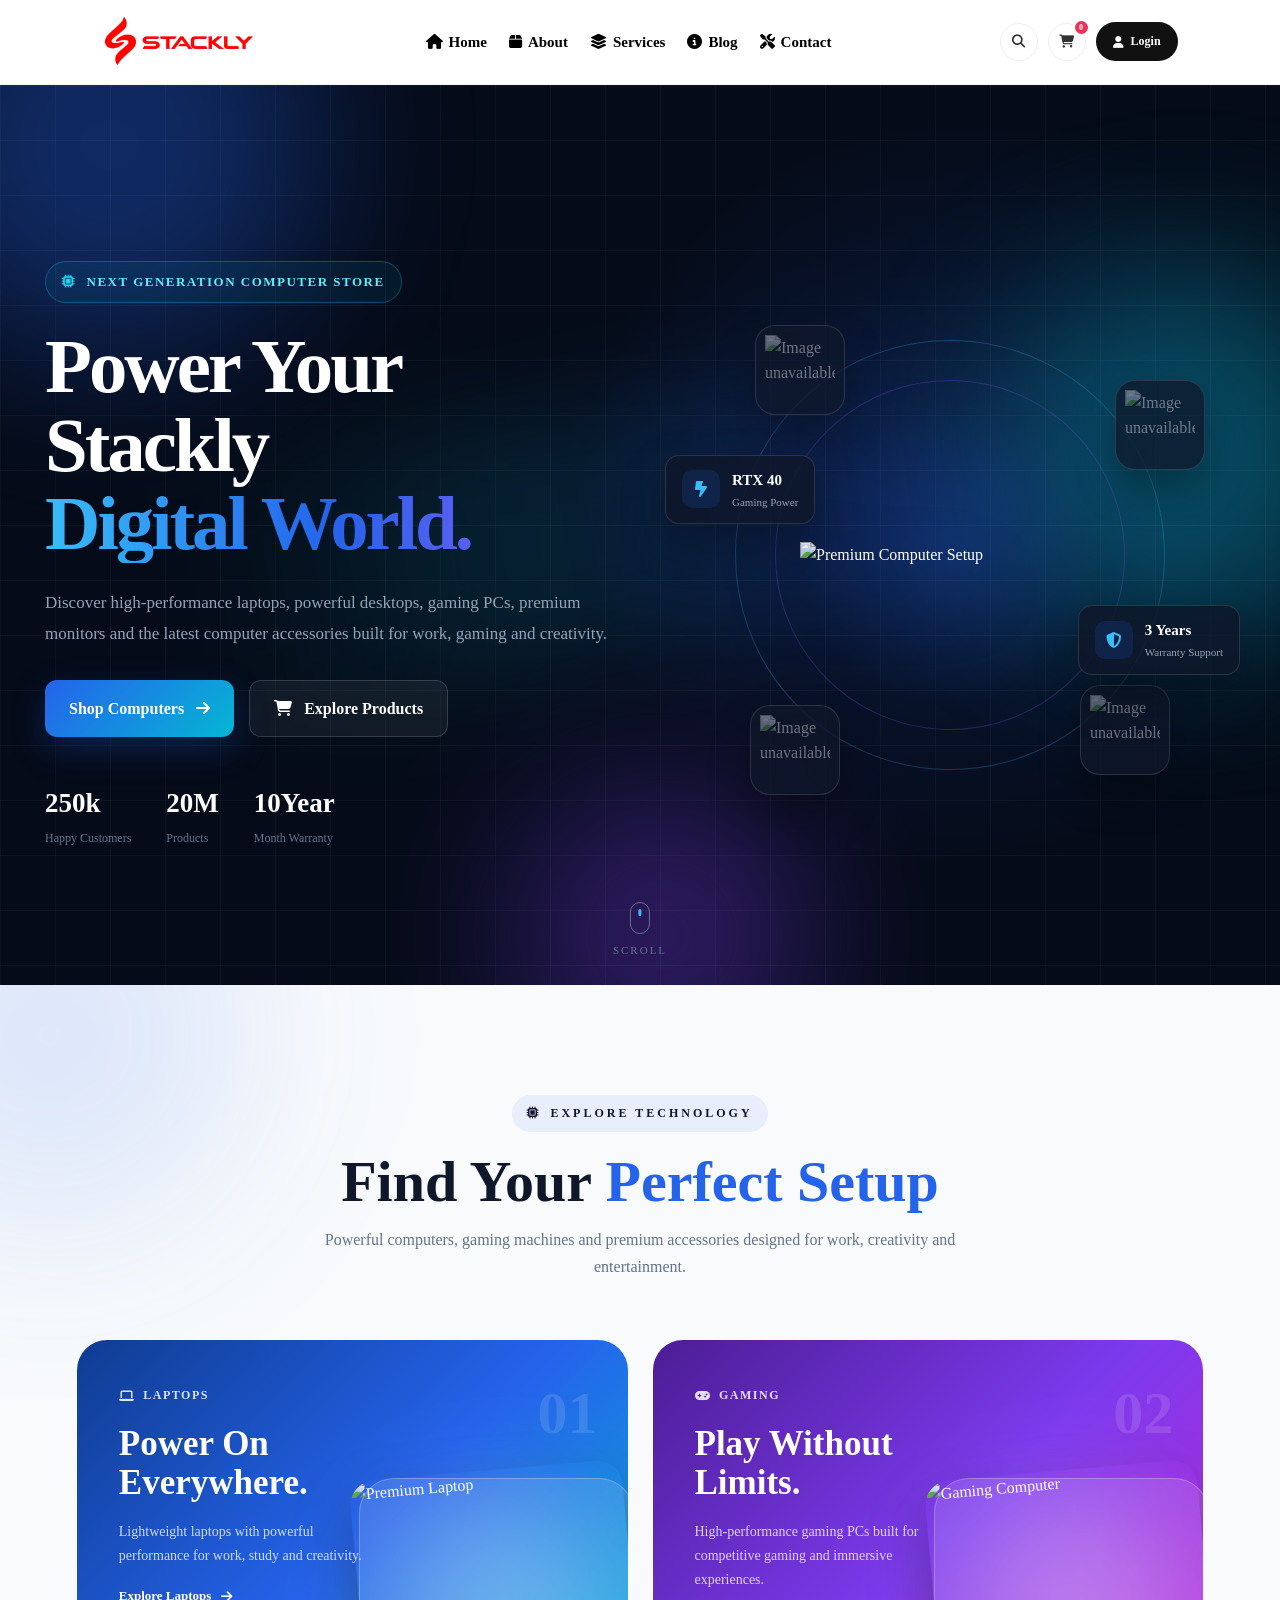
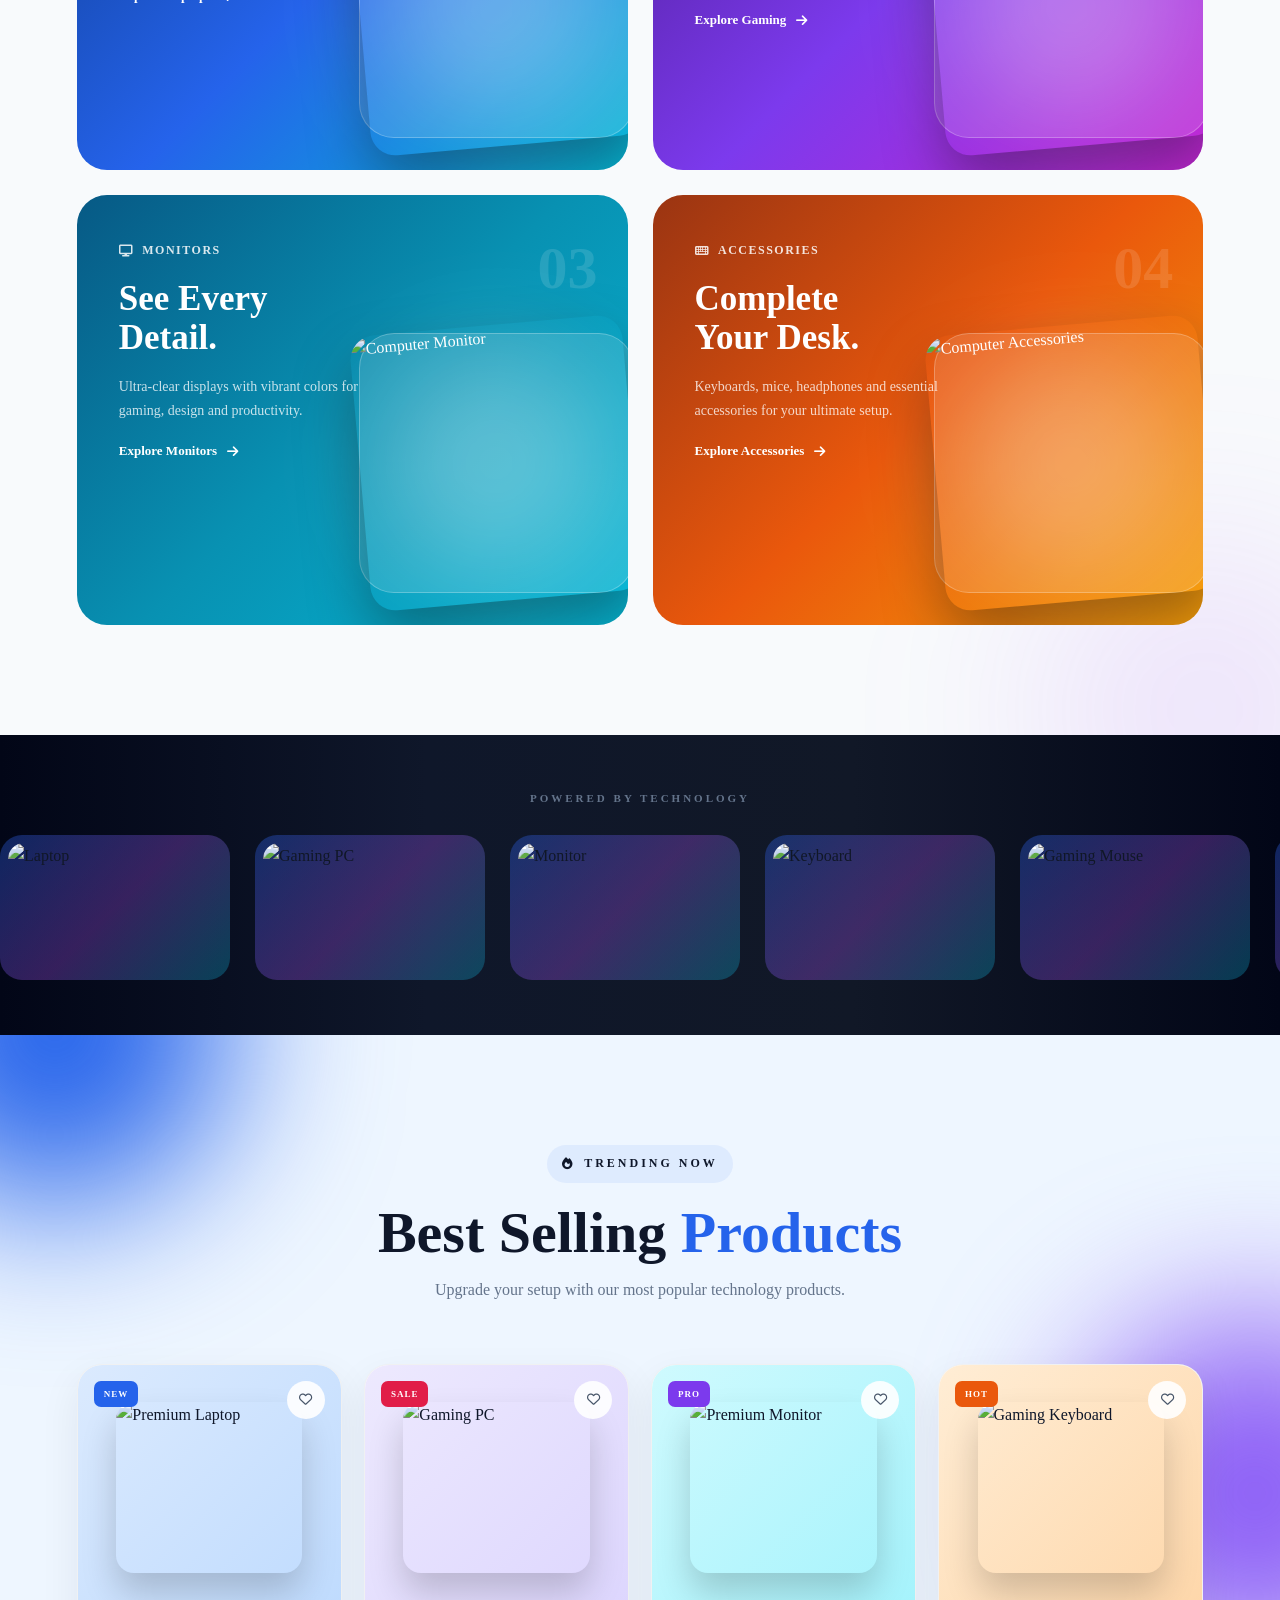
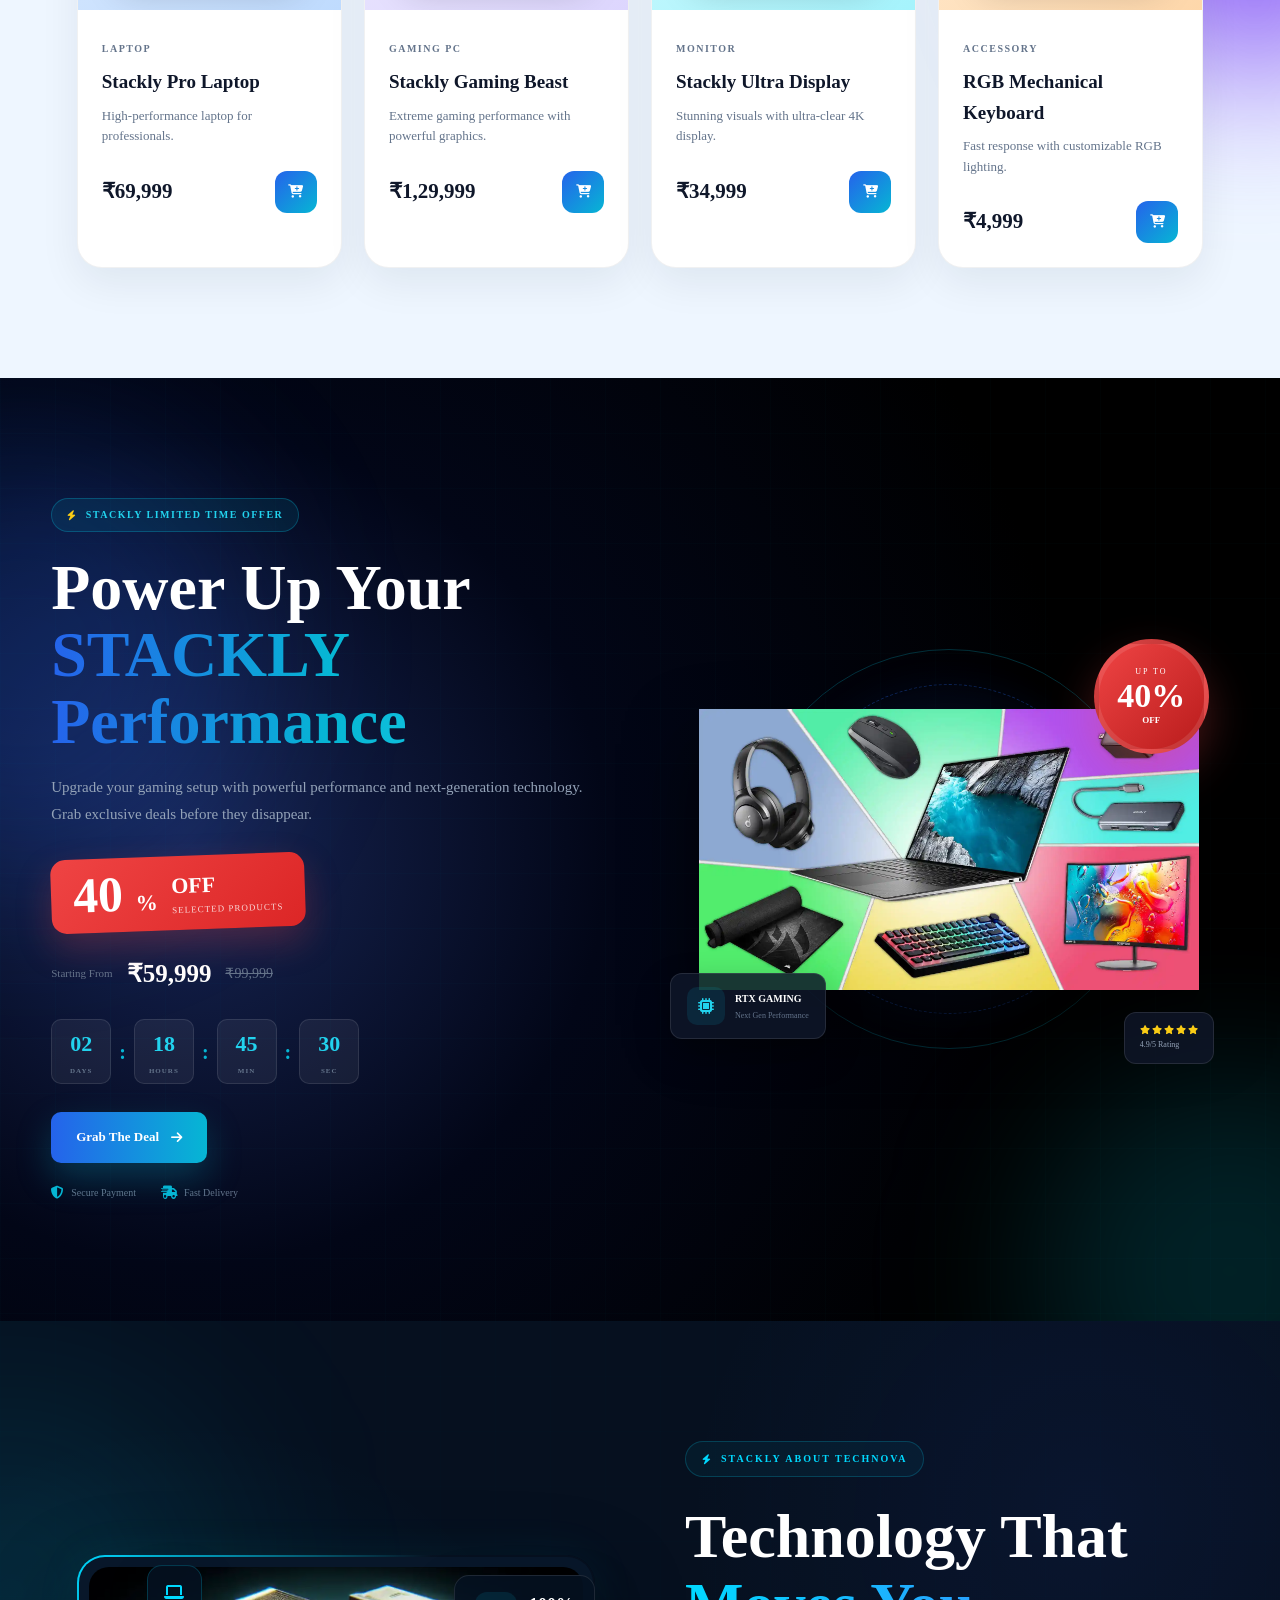
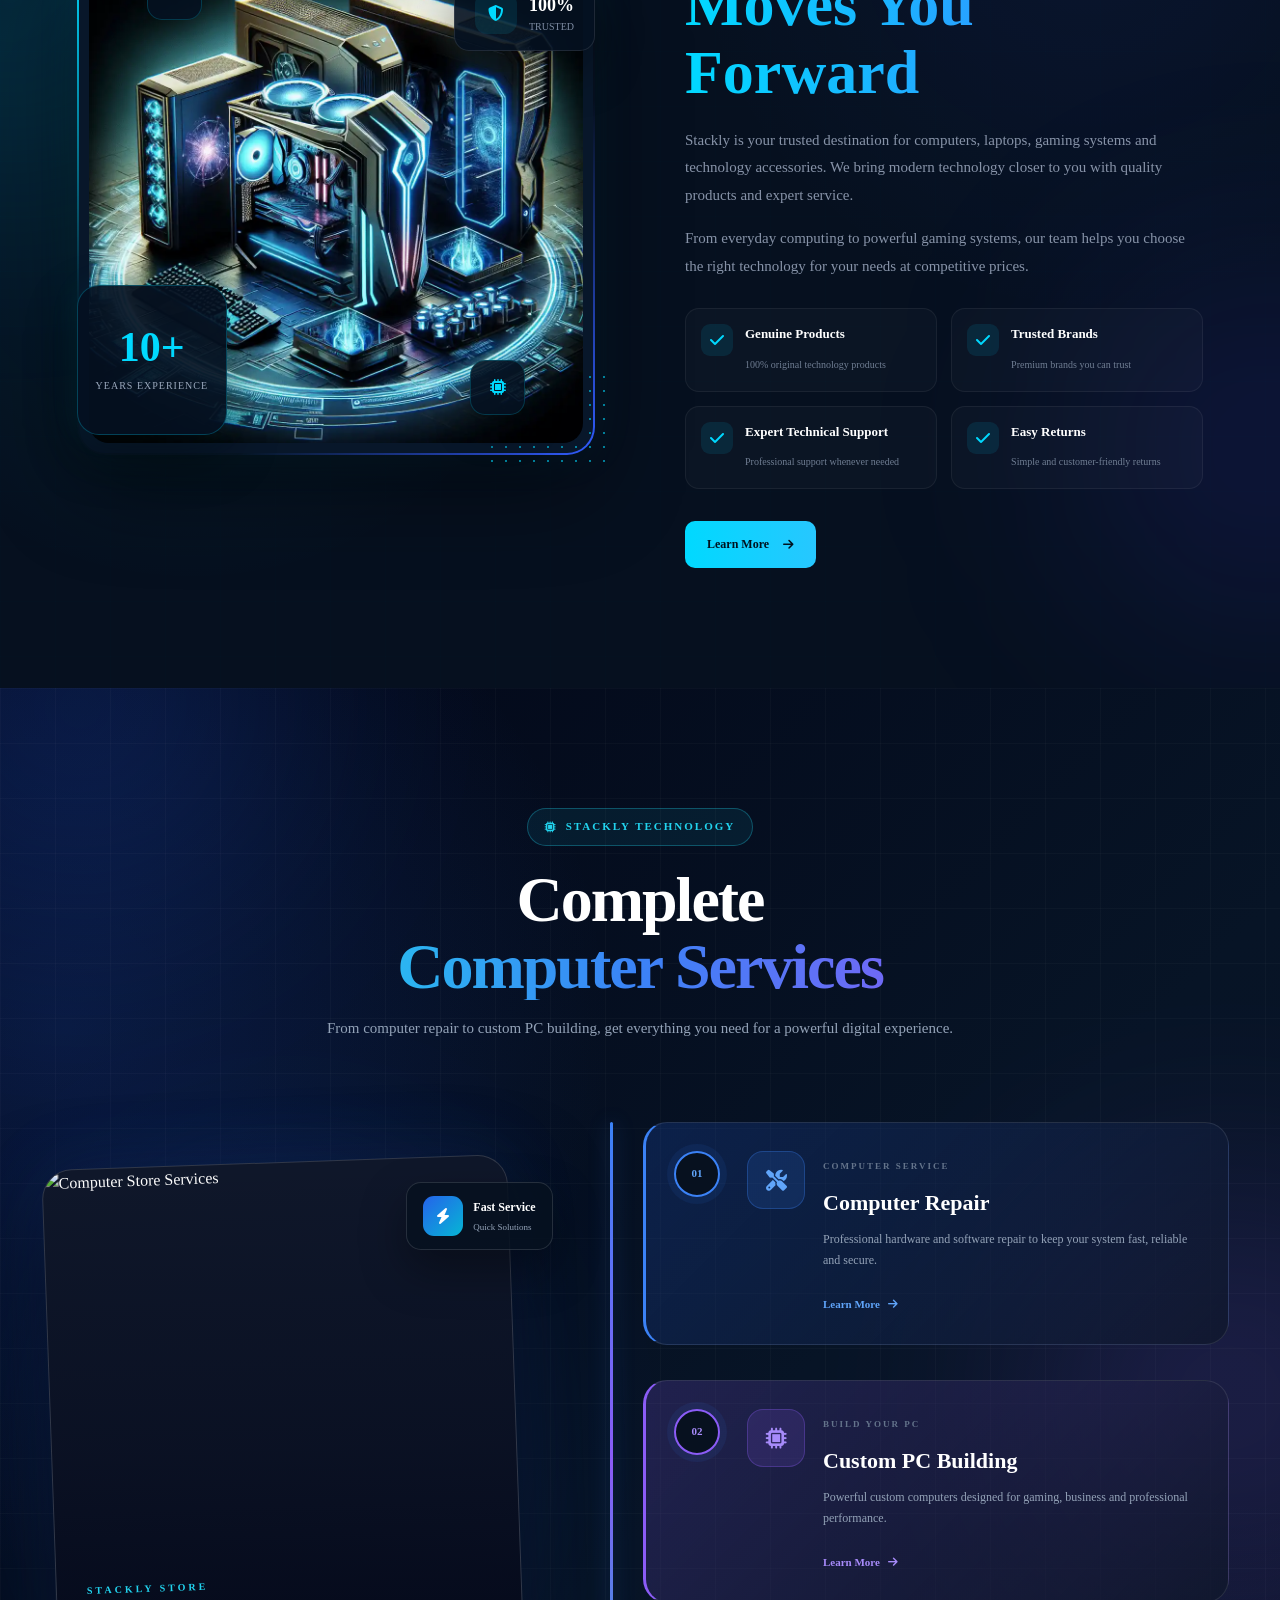
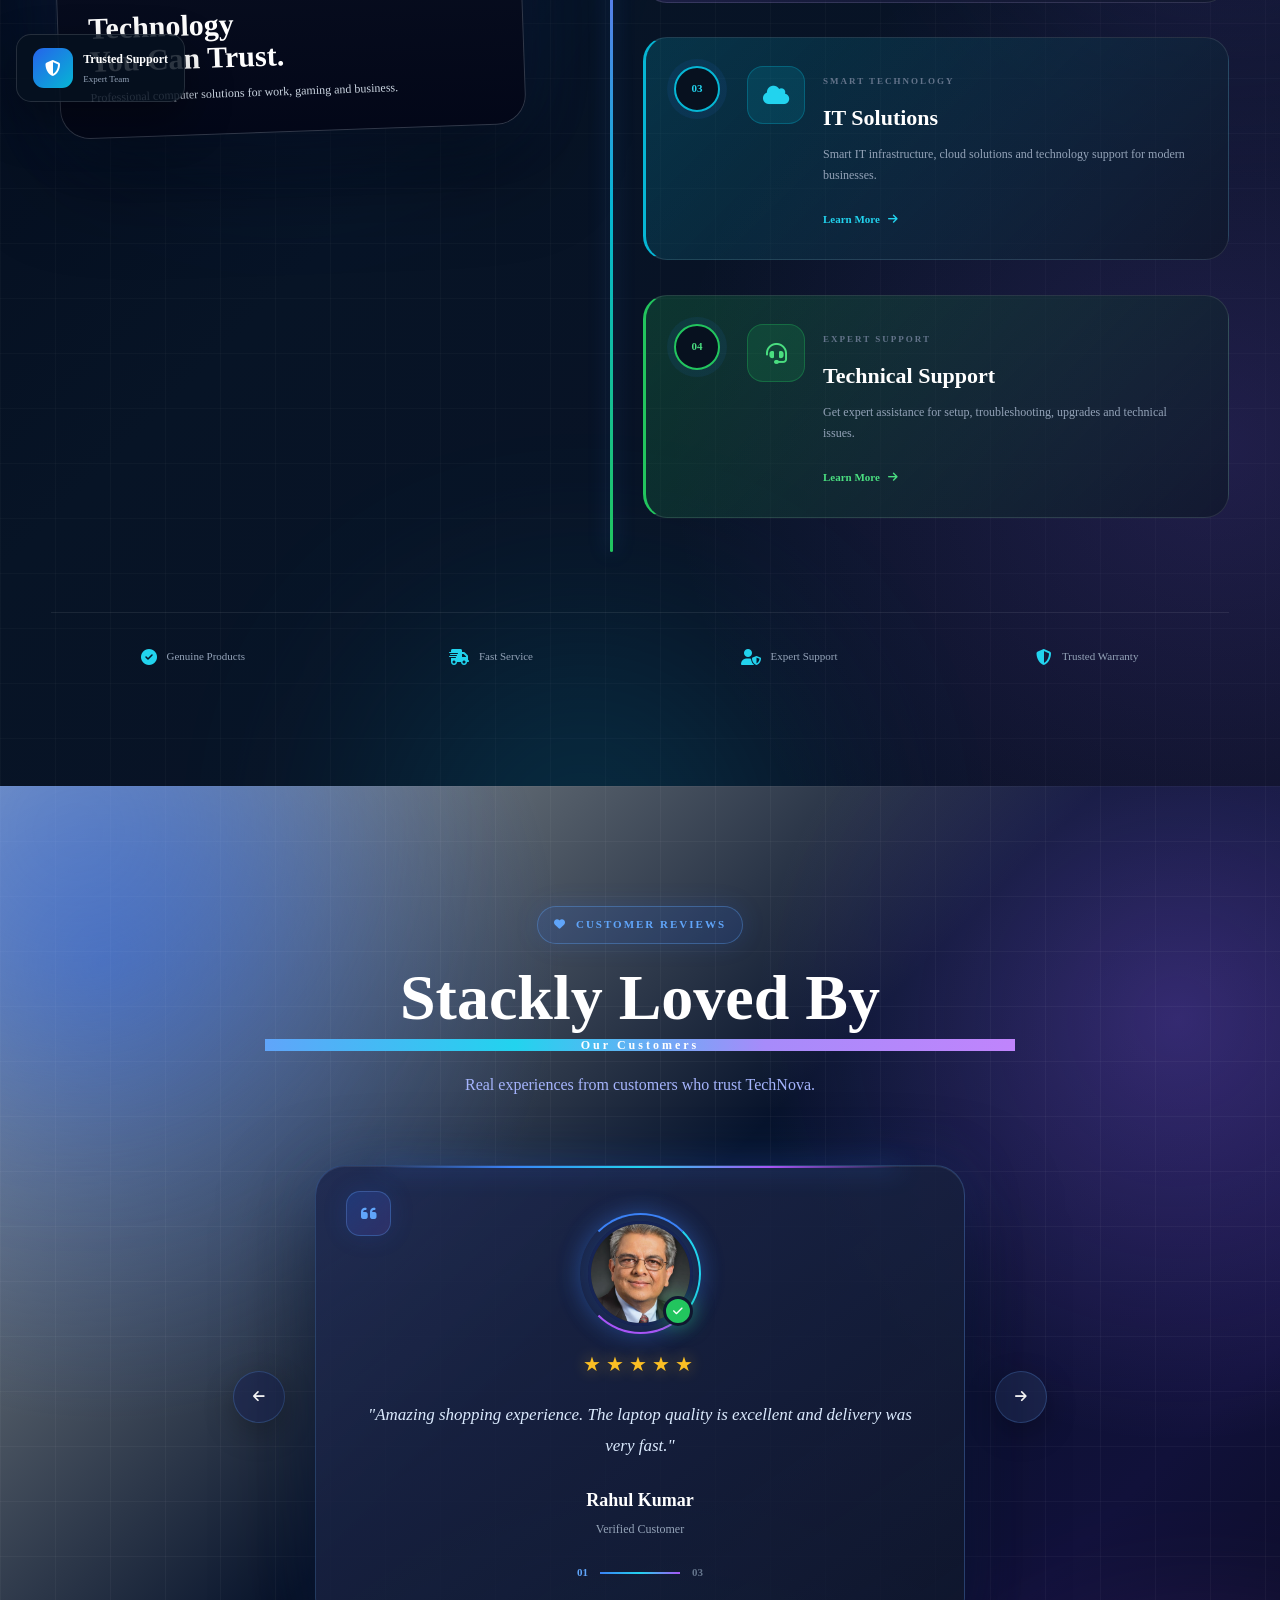
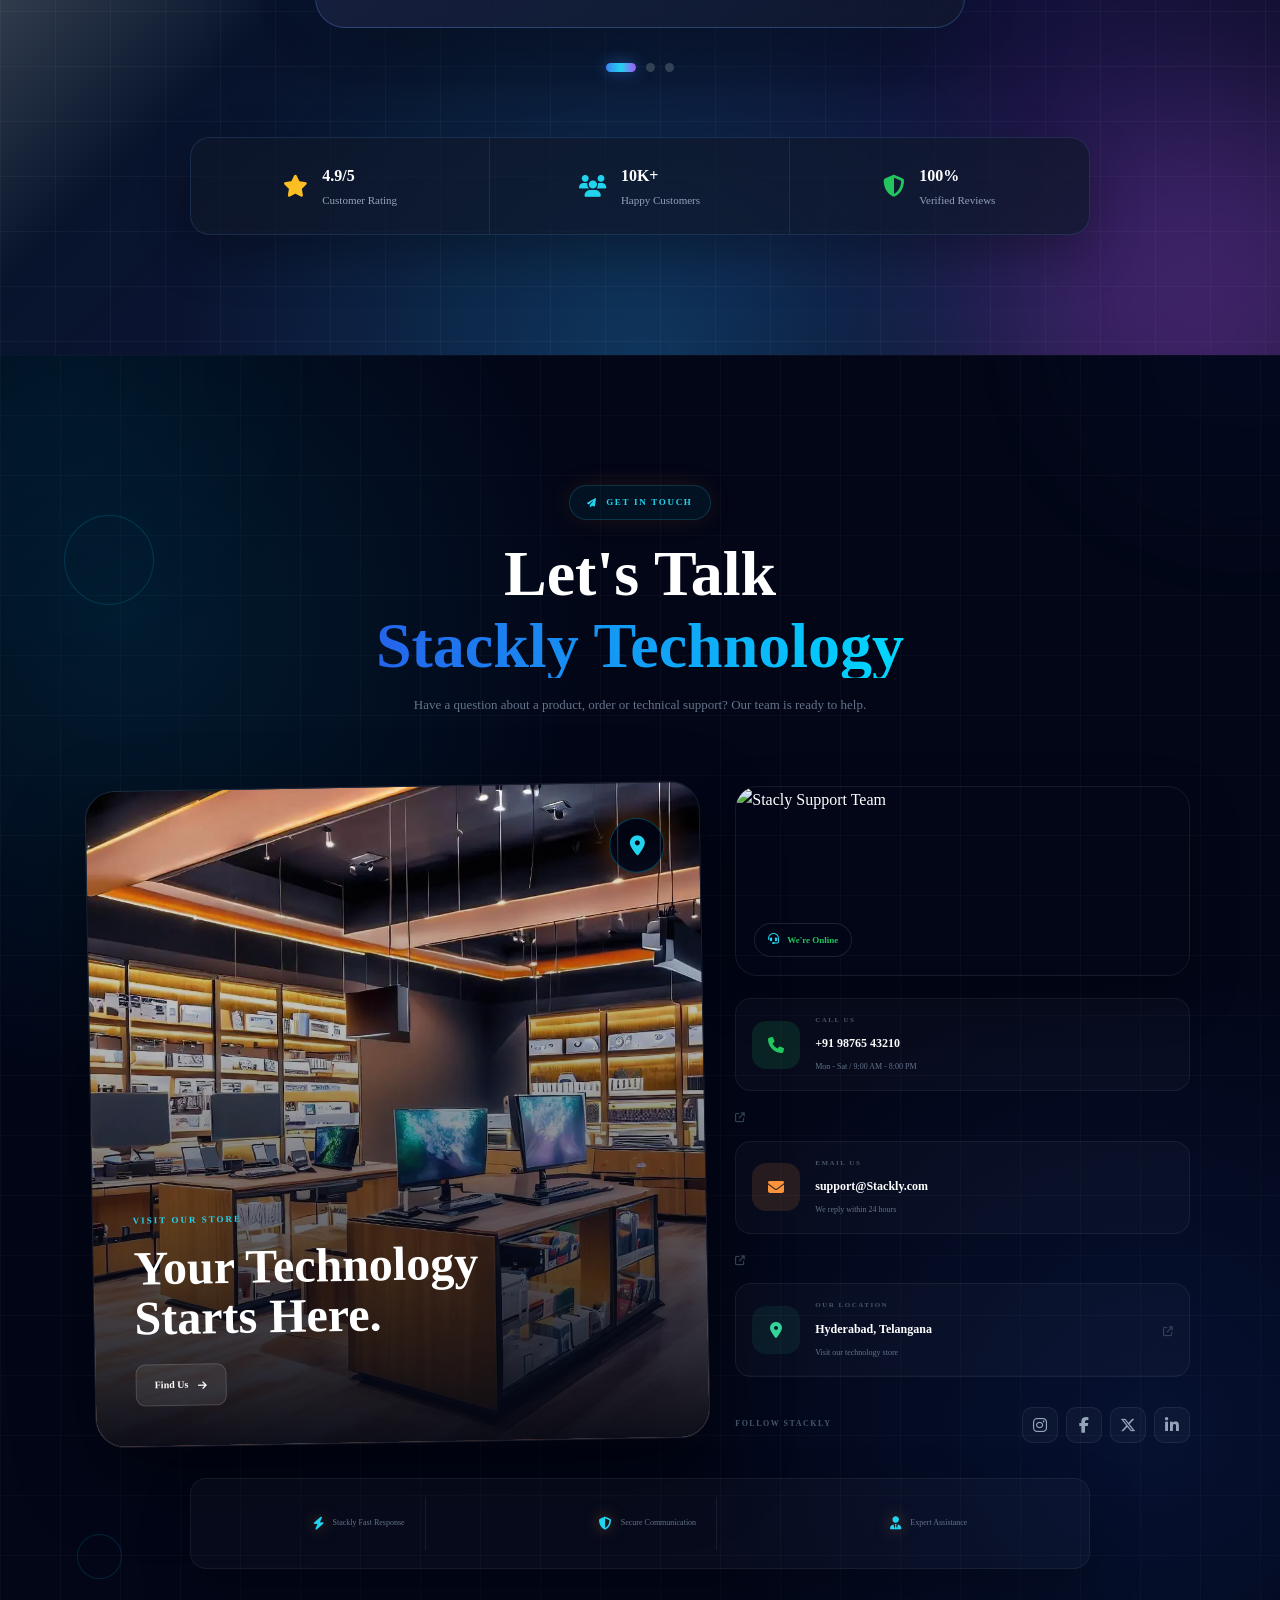
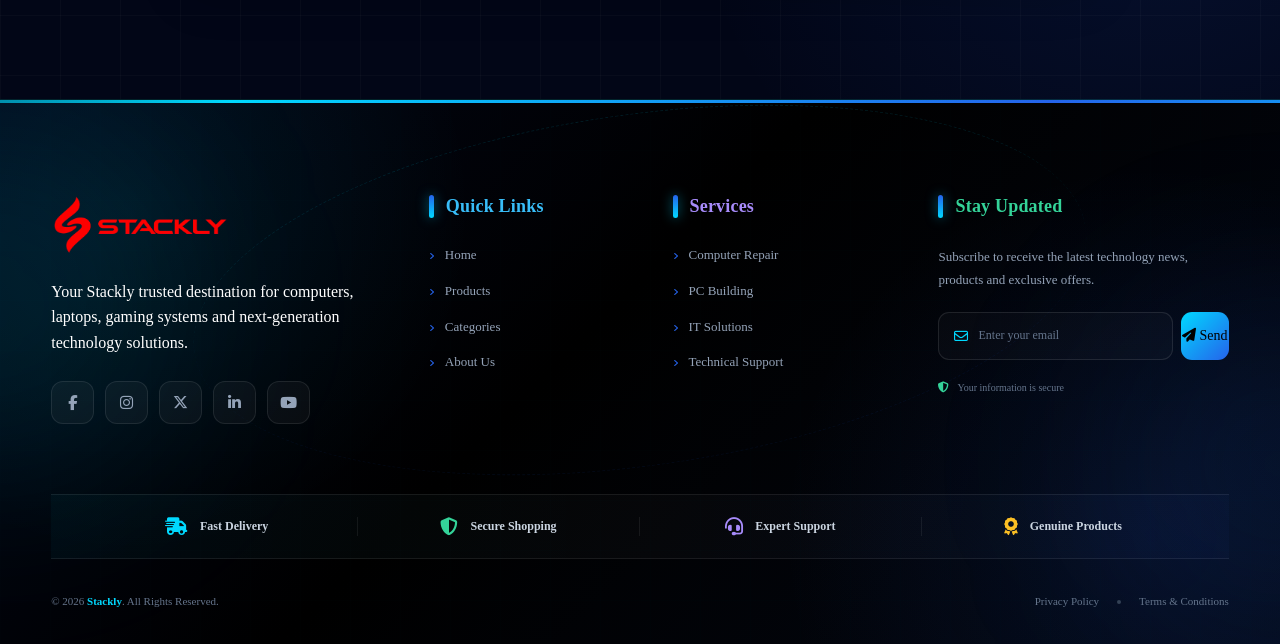
==== commit 32276044: "Add files via upload" ====
--- a/index.html
+++ b/index.html
@@ -7,7 +7,7 @@
     <title>TechNova - Computer Store</title>
 
     <!-- CSS -->
-    <link rel="stylesheet" href="./css/style.css">
+    <link rel="stylesheet" href="css/style.css">
 
     <!-- Font Awesome -->
     <link rel="stylesheet"
@@ -16,6 +16,10 @@
 
 
 <body>
+
+
+
+    
      <!-- =====================================================
      HEADER / NAVBAR
 ====================================================== -->
@@ -23,7 +27,7 @@
 <div class="container header-container">
 
     <!-- ================= LOGO ================= -->
-    <a href="#home" class="site-logo" aria-label="TechNova Home">
+    <a href="index.html" class="site-logo" aria-label="TechNova Home">
 
         <img
             src="./css/assets/image-12.webp"
@@ -76,33 +80,36 @@
         <div class="header-actions">
 
             <!-- Search -->
-            <button
-                class="icon-btn"
-                id="searchBtn"
-                type="button"
-                aria-label="Search"
-            >
-                <i class="fa-solid fa-magnifying-glass"></i>
-            </button>
-
+           <button
+    class="icon-btn"
+    id="searchBtn"
+    type="button"
+    aria-label="Search"
+    onclick="window.location.href='404.html'">
+
+    <i class="fa-solid fa-magnifying-glass"></i>
+
+</button>
 
             <!-- Cart -->
-            <button
-                class="icon-btn cart-btn"
-                id="cartBtn"
-                type="button"
-                aria-label="Shopping Cart"
-            >
-                <i class="fa-solid fa-cart-shopping"></i>
-
-                <span class="cart-count" id="cartCount">
-                    0
-                </span>
-            </button>
+          <button
+    class="icon-btn cart-btn"
+    id="cartBtn"
+    type="button"
+    aria-label="Shopping Cart"
+    onclick="window.location.href='404.html'">
+
+    <i class="fa-solid fa-cart-shopping"></i>
+
+    <span class="cart-count" id="cartCount">
+        0
+    </span>
+
+</button>
 
 
             <!-- Desktop Login -->
-            <a href="signup.html" class="login-btn">
+            <a href="login.html" class="login-btn">
                 <i class="fa-solid fa-user"></i>
                 <span>Login</span>
             </a>
@@ -128,250 +135,523 @@
 
 </header>
 
-<!-- =====================================================
-     2. HERO SECTION
-===================================================== -->
-
-<main>
-<section class="hero-section" id="home">
-
-    <!-- Background -->
-    <div class="hero-bg"></div>
-    <div class="hero-overlay"></div>
-
-    <div class="container hero-container">
-
-        <!-- HERO CONTENT -->
-        <div class="hero-content">
-
-            <span class="hero-tag">
-                <i class="fa-solid fa-bolt"></i>
-                NEXT GENERATION TECHNOLOGY
-            </span>
-
-            <h1>
-                Upgrade Your
-                <span>Stackly Digital World</span>
+<!-- ================= 1. COMPUTER STORE HERO ================= -->
+<section class="hero computer-hero" id="home">
+
+    <!-- Animated Background -->
+    <div class="hero-bg">
+
+        <div class="blob blob-1"></div>
+        <div class="blob blob-2"></div>
+        <div class="blob blob-3"></div>
+
+        <div class="aurora-sweep"></div>
+        <div class="grid-overlay"></div>
+
+        <!-- Particles -->
+        <div class="hero-particle-scene" aria-hidden="true">
+
+            <span class="particle p-1"></span>
+            <span class="particle p-2"></span>
+            <span class="particle p-3"></span>
+            <span class="particle p-4"></span>
+            <span class="particle p-5"></span>
+            <span class="particle p-6"></span>
+            <span class="particle p-7"></span>
+            <span class="particle p-8"></span>
+
+            <span class="spark sp-1"></span>
+            <span class="spark sp-2"></span>
+            <span class="spark sp-3"></span>
+            <span class="spark sp-4"></span>
+
+        </div>
+
+    </div>
+
+    <div class="hero-vignette"></div>
+
+
+    <!-- ================= HERO CONTENT ================= -->
+    <div class="hero-inner">
+
+        <!-- LEFT CONTENT -->
+        <div class="hero-copy">
+
+            <p class="eyebrow" data-aos="fade-up">
+                <i class="fa-solid fa-microchip"></i>
+                NEXT GENERATION COMPUTER STORE
+            </p>
+
+            <h1 data-aos="fade-up" data-aos-delay="100">
+                Power Your Stackly
+                <span class="text-accent">Digital World.</span>
             </h1>
 
-            <p>
-                Discover powerful laptops, desktops, gaming PCs,
-                accessories and the latest technology at unbeatable prices.
+            <p class="hero-sub" data-aos="fade-up" data-aos-delay="200">
+                Discover high-performance laptops, powerful desktops,
+                gaming PCs, premium monitors and the latest computer
+                accessories built for work, gaming and creativity.
             </p>
 
-            <div class="hero-buttons">
+
+            <!-- BUTTONS -->
+            <div class="hero-cta"
+                 data-aos="fade-up"
+                 data-aos-delay="300">
 
                 <a href="404.html" class="btn btn-primary">
-                    Shop Now
+                    <span>Shop Computers</span>
                     <i class="fa-solid fa-arrow-right"></i>
                 </a>
 
-                <a href="404.html" class="btn btn-outline">
-                    Explore Products
+                <a href="404.html" class="btn btn-ghost">
+                    <i class="fa-solid fa-cart-shopping"></i>
+                    <span>Explore Products</span>
+                </a>
+
+            </div>
+
+
+            <!-- STATS -->
+            <div class="hero-stats"
+                 data-aos="fade-up"
+                 data-aos-delay="400">
+
+                <div>
+                    <strong data-count="2500">250k</strong>
+                    <span>Happy Customers</span>
+                </div>
+
+                <div>
+                    <strong data-count="500">20M</strong>
+                    <span>Products</span>
+                </div>
+
+                <div>
+                    <strong data-count="24">10Year</strong>
+                    <span>Month Warranty</span>
+                </div>
+
+            </div>
+
+        </div>
+
+
+        <!-- ================= PRODUCT DISPLAY ================= -->
+        <div class="hero-orbit" id="heroOrbit">
+
+            <div class="orbit-ring ring-1"></div>
+            <div class="orbit-ring ring-2"></div>
+
+
+            <!-- MAIN COMPUTER IMAGE -->
+            <div class="orbit-center">
+
+                <div class="product-glow"></div>
+
+                <img
+                    src="https://images.unsplash.com/photo-1593640408182-31c70c8268f5?auto=format&fit=crop&w=1000&q=90"
+                    alt="Premium Computer Setup"
+                    loading="eager">
+
+            </div>
+
+
+            <!-- LAPTOP -->
+            <div class="orbit-item item-1">
+
+                <img
+                    src="https://images.unsplash.com/photo-1496181133206-80ce9b88a853?auto=format&fit=crop&w=500&q=90"
+                    alt="Premium Laptop"
+                    loading="lazy">
+
+            </div>
+
+
+            <!-- GAMING COMPUTER -->
+            <div class="orbit-item item-2">
+
+                <img
+                    src="https://images.unsplash.com/photo-1587202372634-32705e3bf49c?auto=format&fit=crop&w=500&q=90"
+                    alt="Gaming Computer"
+                    loading="lazy">
+
+            </div>
+
+
+            <!-- MONITOR -->
+            <div class="orbit-item item-3">
+
+                <img
+                    src="https://images.unsplash.com/photo-1527443224154-c4a3942d3acf?auto=format&fit=crop&w=500&q=90"
+                    alt="Computer Monitor"
+                    loading="lazy">
+
+            </div>
+
+
+            <!-- KEYBOARD -->
+            <div class="orbit-item item-4">
+
+                <img
+                    src="https://images.unsplash.com/photo-1587829741301-dc798b83add3?auto=format&fit=crop&w=500&q=90"
+                    alt="Gaming Keyboard"
+                    loading="lazy">
+
+            </div>
+
+
+            <!-- FLOAT CARD 1 -->
+            <div class="float-card card-a">
+
+                <div class="float-icon">
+                    <i class="fa-solid fa-bolt-lightning"></i>
+                </div>
+
+                <div>
+                    <strong>RTX 40</strong>
+                    <span>Gaming Power</span>
+                </div>
+
+            </div>
+
+
+            <!-- FLOAT CARD 2 -->
+            <div class="float-card card-b">
+
+                <div class="float-icon">
+                    <i class="fa-solid fa-shield-halved"></i>
+                </div>
+
+                <div>
+                    <strong>3 Years</strong>
+                    <span>Warranty Support</span>
+                </div>
+
+            </div>
+
+        </div>
+
+    </div>
+
+
+    <!-- SCROLL -->
+    <a href="404.html" class="scroll-cue">
+
+        <span></span>
+
+        Scroll
+
+    </a>
+
+</section>
+<!-- =========================================================
+     2. COMPUTER CATEGORIES
+========================================================= -->
+
+<section class="computer-categories" id="categories">
+
+    <div class="category-bg-shape shape-one"></div>
+    <div class="category-bg-shape shape-two"></div>
+
+    <div class="section-heading category-heading">
+
+        <span class="section-mini-title">
+            <i class="fa-solid fa-microchip"></i>
+            EXPLORE TECHNOLOGY
+        </span>
+
+        <h2>
+            Find Your
+            <strong>Perfect Setup</strong>
+        </h2>
+
+        <p>
+            Powerful computers, gaming machines and premium accessories
+            designed for work, creativity and entertainment.
+        </p>
+
+    </div>
+
+
+    <!-- ================= CATEGORY CARDS ================= -->
+
+    <div class="computer-category-grid">
+
+        <!-- LAPTOP -->
+        <article class="computer-category-card category-blue">
+
+            <div class="category-number">01</div>
+
+            <div class="category-content">
+
+                <span>
                     <i class="fa-solid fa-laptop"></i>
-                </a>
-
-            </div>
-
-            <!-- HERO FEATURES -->
-            <div class="hero-features">
-
-                <div class="hero-feature">
-                    <div class="feature-icon">
-                        <i class="fa-solid fa-truck-fast"></i>
-                    </div>
-
-                    <div>
-                        <strong>Stackly Fast Delivery</strong>
-                        <small>Across India</small>
-                    </div>
-                </div>
-
-                <div class="hero-feature">
-                    <div class="feature-icon">
-                        <i class="fa-solid fa-shield-halved"></i>
-                    </div>
-
-                    <div>
-                        <strong>Stackly Secure Shopping</strong>
-                        <small>100% Protected</small>
-                    </div>
-                </div>
-
-                <div class="hero-feature">
-                    <div class="feature-icon">
-                        <i class="fa-solid fa-headset"></i>
-                    </div>
-
-                    <div>
-                        <strong>Expert Support</strong>
-                        <small>24/7 Assistance</small>
-                    </div>
-                </div>
-
-            </div>
-
-        </div>
-
-
-        <!-- HERO PRODUCT -->
-        <div class="hero-image">
-
-            <div class="hero-glow"></div>
-            <div class="product-circle"></div>
-
-            <img
-                src="css/assets/img16.webp"
-                alt="Premium Laptop"
-            >
-
-
-            <!-- Floating Card 1 -->
-            <div class="floating-card card-one">
-
-                <div class="floating-icon">
-                    <i class="fa-solid fa-microchip"></i>
-                </div>
-
-                <div>
-                    <strong>Latest CPU</strong>
-                    <span>High Performance</span>
-                </div>
-
-            </div>
-
-
-            <!-- Floating Card 2 -->
-            <div class="floating-card card-two">
-
-                <div class="floating-icon">
-                    <i class="fa-solid fa-gamepad"></i>
-                </div>
-
-                <div>
-                    <strong>Gaming Ready</strong>
-                    <span>RTX Graphics</span>
-                </div>
-
-            </div>
-
-
-            <!-- Floating Card 3 -->
-            <div class="floating-card card-three">
-
-                <div class="floating-icon">
-                    <i class="fa-solid fa-bolt"></i>
-                </div>
-
-                <div>
-                    <strong>Fast & Powerful</strong>
-                    <span>Next Generation</span>
-                </div>
-
-            </div>
-
-        </div>
-
-    </div>
-
-
-    <!-- Scroll Indicator -->
-    <div class="hero-scroll">
-        <span>SCROLL TO EXPLORE</span>
-        <i class="fa-solid fa-arrow-down"></i>
-    </div>
-
-</section>
-
-
-
-<!-- =====================================================
-     STACKLY COMPUTER STORE - BANNER
-===================================================== -->
-
-<section class="store-banner">
-
-    <div class="banner-content">
-        <span class="banner-tag">STACKLY COMPUTER STORE</span>
-
-        <h1>
-            Upgrade Your
-            <span>Digital World</span>
-        </h1>
-
-        <p>
-            Discover powerful laptops, gaming PCs, smart accessories
-            and next-generation gadgets for your everyday needs.
-        </p>
-
-        <div class="banner-buttons">
-            <a href="404.html" class="banner-btn primary-btn">
-                Shop Now
-                <i class="fa-solid fa-arrow-right"></i>
-            </a>
-
-            <a href="404.html" class="banner-btn secondary-btn">
-                Explore Products
-            </a>
-        </div>
-    </div>
-
-    <div class="banner-image">
-        <img 
-            src="https://images.unsplash.com/photo-1593642702821-c8da6771f0c6?auto=format&fit=crop&w=1000&q=80"
-            alt="Stackly Computer Store"
-        >
-    </div>
-
-</section>
-
-
-<!-- =====================================================
-     CATEGORIES - 2 COLUMN
-===================================================== -->
-
-<section class="category-section" id="categories">
-
-    <div class="section-heading">
-        <span>EXPLORE STACKLY</span>
-        <h2>Choose Your <strong>Device</strong></h2>
-        <p>Premium technology designed for every digital lifestyle.</p>
-    </div>
-
-    <div class="category-grid two-grid">
-
-        <div class="category-card large-card">
-            <img 
-                src="https://images.unsplash.com/photo-1496181133206-80ce9b88a853?auto=format&fit=crop&w=900&q=80"
-                alt="Laptop"
-            >
-
-            <div class="category-overlay">
-                <span>01</span>
-                <h3>Premium Laptops</h3>
-                <p>Powerful performance for work and creativity.</p>
+                    LAPTOPS
+                </span>
+
+                <h3>
+                    Power On
+                    <br>
+                    <strong>Everywhere.</strong>
+                </h3>
+
+                <p>
+                    Lightweight laptops with powerful performance
+                    for work, study and creativity.
+                </p>
+
                 <a href="404.html">
-                    View Collection
+                    Explore Laptops
                     <i class="fa-solid fa-arrow-right"></i>
                 </a>
-            </div>
-        </div>
-
-        <div class="category-card large-card">
-            <img 
-                src="https://images.unsplash.com/photo-1587831990711-23ca6441447b?auto=format&fit=crop&w=900&q=80"
-                alt="Gaming Computer"
-            >
-
-            <div class="category-overlay">
-                <span>02</span>
-                <h3>Gaming PCs</h3>
-                <p>Level up your gaming experience.</p>
+
+            </div>
+
+
+            <div class="category-image-wrap">
+
+                <div class="category-image-glow"></div>
+
+                <img
+                    src="https://images.unsplash.com/photo-1496181133206-80ce9b88a853?auto=format&fit=crop&w=1000&q=90"
+                    alt="Premium Laptop">
+
+            </div>
+
+        </article>
+
+
+        <!-- GAMING -->
+        <article class="computer-category-card category-purple">
+
+            <div class="category-number">02</div>
+
+            <div class="category-content">
+
+                <span>
+                    <i class="fa-solid fa-gamepad"></i>
+                    GAMING
+                </span>
+
+                <h3>
+                    Play Without
+                    <br>
+                    <strong>Limits.</strong>
+                </h3>
+
+                <p>
+                    High-performance gaming PCs built for
+                    competitive gaming and immersive experiences.
+                </p>
+
                 <a href="404.html">
-                    View Collection
+                    Explore Gaming
                     <i class="fa-solid fa-arrow-right"></i>
                 </a>
-            </div>
+
+            </div>
+
+
+            <div class="category-image-wrap">
+
+                <div class="category-image-glow"></div>
+
+                <img
+                    src="https://images.unsplash.com/photo-1587202372634-32705e3bf49c?auto=format&fit=crop&w=1000&q=90"
+                    alt="Gaming Computer">
+
+            </div>
+
+        </article>
+
+
+        <!-- MONITOR -->
+        <article class="computer-category-card category-cyan">
+
+            <div class="category-number">03</div>
+
+            <div class="category-content">
+
+                <span>
+                    <i class="fa-solid fa-display"></i>
+                    MONITORS
+                </span>
+
+                <h3>
+                    See Every
+                    <br>
+                    <strong>Detail.</strong>
+                </h3>
+
+                <p>
+                    Ultra-clear displays with vibrant colors
+                    for gaming, design and productivity.
+                </p>
+
+                <a href="404.html">
+                    Explore Monitors
+                    <i class="fa-solid fa-arrow-right"></i>
+                </a>
+
+            </div>
+
+
+            <div class="category-image-wrap">
+
+                <div class="category-image-glow"></div>
+
+                <img
+                    src="https://images.unsplash.com/photo-1527443224154-c4a3942d3acf?auto=format&fit=crop&w=1000&q=90"
+                    alt="Computer Monitor">
+
+            </div>
+
+        </article>
+
+
+        <!-- ACCESSORIES -->
+        <article class="computer-category-card category-orange">
+
+            <div class="category-number">04</div>
+
+            <div class="category-content">
+
+                <span>
+                    <i class="fa-solid fa-keyboard"></i>
+                    ACCESSORIES
+                </span>
+
+                <h3>
+                    Complete
+                    <br>
+                    <strong>Your Desk.</strong>
+                </h3>
+
+                <p>
+                    Keyboards, mice, headphones and essential
+                    accessories for your ultimate setup.
+                </p>
+
+                <a href="404.html">
+                    Explore Accessories
+                    <i class="fa-solid fa-arrow-right"></i>
+                </a>
+
+            </div>
+
+
+            <div class="category-image-wrap">
+
+                <div class="category-image-glow"></div>
+
+                <img
+                    src="https://images.unsplash.com/photo-1587829741301-dc798b83add3?auto=format&fit=crop&w=1000&q=90"
+                    alt="Computer Accessories">
+
+            </div>
+
+        </article>
+
+    </div>
+
+</section>
+
+
+
+<!-- =========================================================
+     PRODUCT IMAGE MARQUEE
+========================================================= -->
+
+<section class="tech-marquee">
+
+    <div class="marquee-heading">
+        <span>POWERED BY TECHNOLOGY</span>
+    </div>
+
+
+    <div class="marquee-wrapper">
+
+        <div class="marquee-track">
+
+            <!-- SET 1 -->
+
+            <div class="marquee-product">
+                <img
+                    src="https://images.unsplash.com/photo-1496181133206-80ce9b88a853?auto=format&fit=crop&w=500&q=85"
+                    alt="Laptop">
+            </div>
+
+            <div class="marquee-product">
+                <img
+                    src="https://images.unsplash.com/photo-1587202372634-32705e3bf49c?auto=format&fit=crop&w=500&q=85"
+                    alt="Gaming PC">
+            </div>
+
+            <div class="marquee-product">
+                <img
+                    src="https://images.unsplash.com/photo-1527443224154-c4a3942d3acf?auto=format&fit=crop&w=500&q=85"
+                    alt="Monitor">
+            </div>
+
+            <div class="marquee-product">
+                <img
+                    src="https://images.unsplash.com/photo-1587829741301-dc798b83add3?auto=format&fit=crop&w=500&q=85"
+                    alt="Keyboard">
+            </div>
+
+            <div class="marquee-product">
+                <img
+                    src="https://images.unsplash.com/photo-1527814050087-3793815479db?auto=format&fit=crop&w=500&q=85"
+                    alt="Gaming Mouse">
+            </div>
+
+            <div class="marquee-product">
+                <img
+                    src="https://images.unsplash.com/photo-1546435770-a3e426bf472b?auto=format&fit=crop&w=500&q=85"
+                    alt="Headphones">
+            </div>
+
+
+            <!-- SET 2 - DUPLICATE FOR INFINITE LOOP -->
+
+            <div class="marquee-product">
+                <img
+                    src="https://images.unsplash.com/photo-1496181133206-80ce9b88a853?auto=format&fit=crop&w=500&q=85"
+                    alt="Laptop">
+            </div>
+
+            <div class="marquee-product">
+                <img
+                    src="https://images.unsplash.com/photo-1587202372634-32705e3bf49c?auto=format&fit=crop&w=500&q=85"
+                    alt="Gaming PC">
+            </div>
+
+            <div class="marquee-product">
+                <img
+                    src="https://images.unsplash.com/photo-1527443224154-c4a3942d3acf?auto=format&fit=crop&w=500&q=85"
+                    alt="Monitor">
+            </div>
+
+            <div class="marquee-product">
+                <img
+                    src="https://images.unsplash.com/photo-1587829741301-dc798b83add3?auto=format&fit=crop&w=500&q=85"
+                    alt="Keyboard">
+            </div>
+
+            <div class="marquee-product">
+                <img
+                    src="https://images.unsplash.com/photo-1527814050087-3793815479db?auto=format&fit=crop&w=500&q=85"
+                    alt="Gaming Mouse">
+            </div>
+
+            <div class="marquee-product">
+                <img
+                    src="https://images.unsplash.com/photo-1546435770-a3e426bf472b?auto=format&fit=crop&w=500&q=85"
+                    alt="Headphones">
+            </div>
+
         </div>
 
     </div>
@@ -379,106 +659,65 @@
 </section>
 
 
-<!-- =====================================================
-     3 COLUMN CATEGORY GRID
-===================================================== -->
-
-<section class="mini-category-section">
-
-    <div class="mini-category-grid">
-
-        <div class="mini-card">
-            <div class="mini-image">
-                <img 
-                    src="https://images.unsplash.com/photo-1592899677977-9c10ca588bbd?auto=format&fit=crop&w=700&q=80"
-                    alt="Smartphone"
-                >
-            </div>
-
-            <div class="mini-content">
-                <span>SMART</span>
-                <h3>Smart Devices</h3>
-                <a href="404.html">Explore <i class="fa-solid fa-arrow-right"></i></a>
-            </div>
-        </div>
-
-
-        <div class="mini-card">
-            <div class="mini-image">
-                <img 
-                    src="https://images.unsplash.com/photo-1546435770-a3e426bf472b?auto=format&fit=crop&w=700&q=80"
-                    alt="Headphones"
-                >
-            </div>
-
-            <div class="mini-content">
-                <span>AUDIO</span>
-                <h3>Premium Audio</h3>
-                <a href="404.html">Explore <i class="fa-solid fa-arrow-right"></i></a>
-            </div>
-        </div>
-
-
-        <div class="mini-card">
-            <div class="mini-image">
-                <img 
-                    src="https://images.unsplash.com/photo-1527814050087-3793815479db?auto=format&fit=crop&w=700&q=80"
-                    alt="Computer Mouse"
-                >
-            </div>
-
-            <div class="mini-content">
-                <span>ACCESSORIES</span>
-                <h3>PC Accessories</h3>
-                <a href="404.html">Explore <i class="fa-solid fa-arrow-right"></i></a>
-            </div>
-        </div>
+
+<!-- =========================================================
+     3. FEATURED PRODUCTS
+========================================================= -->
+
+<section class="featured-products" id="products">
+
+    <div class="products-bg-circle circle-one"></div>
+    <div class="products-bg-circle circle-two"></div>
+
+    <div class="section-heading">
+
+        <span class="section-mini-title">
+            <i class="fa-solid fa-fire"></i>
+            TRENDING NOW
+        </span>
+
+        <h2>
+            Best Selling
+            <strong>Products</strong>
+        </h2>
+
+        <p>
+            Upgrade your setup with our most popular technology products.
+        </p>
 
     </div>
 
-</section>
-
-
-<!-- =====================================================
-     PRODUCT GRID
-===================================================== -->
-
-<section class="products-section" id="products">
-
-    <div class="section-heading">
-        <span>STACKLY COLLECTION</span>
-        <h2>Latest <strong>Products</strong></h2>
-        <p>Explore our latest technology and premium gadgets.</p>
-    </div>
-
-
-    <div class="product-grid">
+
+    <div class="featured-product-grid">
+
 
         <!-- PRODUCT 1 -->
-        <article class="product-card">
-
-            <div class="product-image">
-
-                <span class="product-badge">NEW</span>
-
-            <button 
-    class="wishlist" 
+        <article class="featured-product-card">
+
+            <div class="featured-image blue-image">
+
+                <span class="product-label">NEW</span>
+
+               <button
+    class="product-heart"
     type="button"
     onclick="window.location.href='404.html'"
-    aria-label="Wishlist"
-    title="Wishlist"
->
+    aria-label="Add to wishlist">
+
     <i class="fa-regular fa-heart"></i>
+
 </button>
 
-                <img 
-                    src="css/assets/img4.webp"
-                    alt="Premium Laptop"
-                >
-            </div>
-
-            <div class="product-info">
-                <span class="product-category">LAPTOP</span>
+                <img
+                    src="https://images.unsplash.com/photo-1496181133206-80ce9b88a853?auto=format&fit=crop&w=900&q=90"
+                    alt="Premium Laptop">
+
+            </div>
+
+
+            <div class="featured-info">
+
+                <span>LAPTOP</span>
 
                 <h3>Stackly Pro Laptop</h3>
 
@@ -486,714 +725,199 @@
                     High-performance laptop for professionals.
                 </p>
 
-                <div class="product-bottom">
+                <div class="featured-bottom">
+
                     <strong>₹69,999</strong>
-<button 
-    class="add-cart" 
+
+                   
+              <button
+    type="button"
+    class="cart-button"
+    onclick="window.location.href='404.html'"
+    aria-label="Add to cart">
+
+    <i class="fa-solid fa-cart-plus"></i>
+
+</button>
+
+                </div>
+
+            </div>
+
+        </article>
+
+
+        <!-- PRODUCT 2 -->
+        <article class="featured-product-card">
+
+            <div class="featured-image purple-image">
+
+                <span class="product-label sale-label">
+                    SALE
+                </span>
+
+              <button
+    class="product-heart"
     type="button"
     onclick="window.location.href='404.html'"
-    aria-label="Add to cart"
-    title="Add to Cart"
->
+    aria-label="Add to wishlist">
+
+    <i class="fa-regular fa-heart"></i>
+
+</button>
+
+                <img
+                    src="https://images.unsplash.com/photo-1587202372634-32705e3bf49c?auto=format&fit=crop&w=900&q=90"
+                    alt="Gaming PC">
+
+            </div>
+
+
+            <div class="featured-info">
+
+                <span>GAMING PC</span>
+
+                <h3>Stackly Gaming Beast</h3>
+
+                <p>
+                    Extreme gaming performance with powerful graphics.
+                </p>
+
+                <div class="featured-bottom">
+
+                    <strong>₹1,29,999</strong>
+
+              <button
+    type="button"
+    class="cart-button"
+    onclick="window.location.href='404.html'"
+    aria-label="Add to cart">
+
     <i class="fa-solid fa-cart-plus"></i>
+
 </button>
                 </div>
+
             </div>
 
         </article>
 
 
-        <!-- PRODUCT 2 -->
-        <article class="product-card">
-
-            <div class="product-image">
-
-                <span class="product-badge sale">SALE</span>
-<button 
-    class="wishlist" 
+        <!-- PRODUCT 3 -->
+        <article class="featured-product-card">
+
+            <div class="featured-image cyan-image">
+
+                <span class="product-label pro-label">
+                    PRO
+                </span>
+
+        <button
+    class="product-heart"
     type="button"
     onclick="window.location.href='404.html'"
-    aria-label="Wishlist"
-    title="Wishlist"
->
+    aria-label="Add to wishlist">
+
     <i class="fa-regular fa-heart"></i>
+
 </button>
 
-                <img 
-                    src="https://images.unsplash.com/photo-1587831990711-23ca6441447b?auto=format&fit=crop&w=800&q=80"
-                    alt="Gaming PC"
-                >
-            </div>
-
-            <div class="product-info">
-                <span class="product-category">GAMING</span>
-
-                <h3>Stackly Gaming PC</h3>
+                <img
+                    src="https://images.unsplash.com/photo-1527443224154-c4a3942d3acf?auto=format&fit=crop&w=900&q=90"
+                    alt="Premium Monitor">
+
+            </div>
+
+
+            <div class="featured-info">
+
+                <span>MONITOR</span>
+
+                <h3>Stackly Ultra Display</h3>
 
                 <p>
-                    Extreme performance for next-level gaming.
+                    Stunning visuals with ultra-clear 4K display.
                 </p>
 
-                <div class="product-bottom">
-                    <strong>₹1,29,999</strong>
-
-                  <button 
-    class="add-cart" 
+                <div class="featured-bottom">
+
+                    <strong>₹34,999</strong>
+
+                   
+              <button
+    type="button"
+    class="cart-button"
+    onclick="window.location.href='404.html'"
+    aria-label="Add to cart">
+
+    <i class="fa-solid fa-cart-plus"></i>
+
+</button>
+
+                </div>
+
+            </div>
+
+        </article>
+
+
+        <!-- PRODUCT 4 -->
+        <article class="featured-product-card">
+
+            <div class="featured-image orange-image">
+
+                <span class="product-label hot-label">
+                    HOT
+                </span>
+
+        <button
+    class="product-heart"
     type="button"
     onclick="window.location.href='404.html'"
-    aria-label="Add to cart"
-    title="Add to Cart"
->
+    aria-label="Add to wishlist">
+
+    <i class="fa-regular fa-heart"></i>
+
+</button>
+
+
+                <img
+                    src="https://images.unsplash.com/photo-1587829741301-dc798b83add3?auto=format&fit=crop&w=900&q=90"
+                    alt="Gaming Keyboard">
+
+            </div>
+
+
+            <div class="featured-info">
+
+                <span>ACCESSORY</span>
+
+                <h3>RGB Mechanical Keyboard</h3>
+
+                <p>
+                    Fast response with customizable RGB lighting.
+                </p>
+
+                <div class="featured-bottom">
+
+                    <strong>₹4,999</strong>
+
+                   
+              <button
+    type="button"
+    class="cart-button"
+    onclick="window.location.href='404.html'"
+    aria-label="Add to cart">
+
     <i class="fa-solid fa-cart-plus"></i>
+
 </button>
-                </div>
+
+                </div>
+
             </div>
 
         </article>
-
-
-        <!-- PRODUCT 3 -->
-        <article class="product-card">
-
-            <div class="product-image">
-
-                <span class="product-badge pro">PRO</span>
-<button 
-    class="wishlist" 
-    type="button"
-    onclick="window.location.href='404.html'"
-    aria-label="Wishlist"
-    title="Wishlist"
->
-    <i class="fa-regular fa-heart"></i>
-</button>
-
-                <img 
-                    src="https://images.unsplash.com/photo-1546435770-a3e426bf472b?auto=format&fit=crop&w=800&q=80"
-                    alt="Wireless Headphones"
-                >
-            </div>
-
-            <div class="product-info">
-                <span class="product-category">AUDIO</span>
-
-                <h3>Stackly Wireless Headset</h3>
-
-                <p>
-                    Immersive sound with premium comfort.
-                </p>
-
-                <div class="product-bottom">
-                    <strong>₹7,499</strong>
-
-                   <button 
-    class="add-cart" 
-    type="button"
-    onclick="window.location.href='404.html'"
-    aria-label="Add to cart"
-    title="Add to Cart"
->
-    <i class="fa-solid fa-cart-plus"></i>
-</button>
-                </div>
-            </div>
-
-        </article>
-
-
-        <!-- PRODUCT 4 -->
-        <article class="product-card">
-
-            <div class="product-image">
-
-                <span class="product-badge hot">HOT</span>
-<button 
-    class="wishlist" 
-    type="button"
-    onclick="window.location.href='404.html'"
-    aria-label="Wishlist"
-    title="Wishlist"
->
-    <i class="fa-regular fa-heart"></i>
-</button>
-
-                <img 
-                    src="https://images.unsplash.com/photo-1527814050087-3793815479db?auto=format&fit=crop&w=800&q=80"
-                    alt="Gaming Mouse"
-                >
-            </div>
-
-            <div class="product-info">
-                <span class="product-category">ACCESSORY</span>
-
-                <h3>Stackly Gaming Mouse</h3>
-
-                <p>
-                    Precision control with RGB lighting.
-                </p>
-
-                <div class="product-bottom">
-                    <strong>₹2,999</strong>
-
-                    <button 
-    class="add-cart" 
-    type="button"
-    onclick="window.location.href='404.html'"
-    aria-label="Add to cart"
-    title="Add to Cart"
->
-    <i class="fa-solid fa-cart-plus"></i>
-</button>
-                </div>
-            </div>
-
-        </article>
-
-    </div>
-
-</section>
-
-
-<!-- =========================================================
-     PRODUCTS SECTION
-========================================================= -->
-
-<section class="products-section" id="products">
-
-    <!-- Background Effects -->
-    <div class="products-bg-glow glow-one"></div>
-    <div class="products-bg-glow glow-two"></div>
-    <div class="products-grid-bg"></div>
-
-    <div class="container">
-
-        <!-- Section Heading -->
-        <div class="section-heading products-heading">
-
-            <span class="section-tag">
-                <i class="fa-solid fa-bolt"></i>
-                FEATURED PRODUCTS
-            </span>
-
-            <h2>
-                Best Selling Stackly 
-                <span>Products</span>
-            </h2>
-
-            <p>
-               Stackly Hand-picked technology products designed for
-                performance, style and everyday productivity.
-            </p>
-
-        </div>
-
-
-        <!-- =================================================
-             PRODUCT SLIDER
-        ================================================== -->
-
-        <div class="product-slider">
-
-            <div class="product-track" id="productTrack">
-
-
-                <!-- PRODUCT 1 -->
-                <article class="product-card">
-
-                    <div class="product-image">
-
-                        <span class="product-badge">
-                            NEW
-                        </span>
-
-                        <div class="image-glow"></div>
-
-                        <img
-                            src="css/assets/img10.webp"
-                            alt="iphone Pro 17"
-                        >
-
-                        <button
-                            class="wishlist-btn"
-                            type="button"
-                            aria-label="Add to wishlist"
-                        >
-                            <i class="fa-regular fa-heart"></i>
-                        </button>
-
-                    </div>
-
-
-                    <div class="product-info">
-
-                        <span class="product-category">
-                            <i class="fa-solid fa-laptop"></i>
-                            IPHONES
-
-                        </span>
-
-                        <h3>TechNova Pro 15</h3>
-
-                        <div class="rating">
-                            <i class="fa-solid fa-star"></i>
-                            <i class="fa-solid fa-star"></i>
-                            <i class="fa-solid fa-star"></i>
-                            <i class="fa-solid fa-star"></i>
-                            <i class="fa-solid fa-star"></i>
-                            <span>(120)</span>
-                        </div>
-
-                        <div class="product-bottom">
-
-                            <div class="price">
-                                <small>Starting from</small>
-                                <strong>₹74,999</strong>
-                            </div>
-<button
-    class="add-cart"
-    type="button"
-    aria-label="Add product to cart"
-    title="Add to Cart"
-    onclick="window.location.href='404.html'"
->
-    <i class="fa-solid fa-cart-plus"></i>
-</button>
-
-                        </div>
-
-                    </div>
-
-                </article>
-
-
-                <!-- PRODUCT 2 -->
-                <article class="product-card">
-
-                    <div class="product-image">
-
-                        <span class="product-badge sale">
-                            SALE
-                        </span>
-
-                        <div class="image-glow"></div>
-
-                        <img
-                            src="css/assets/img11.webp"
-                            alt="Nova Gaming X15"
-                        >
-
-                        <button
-                            class="wishlist-btn"
-                            type="button"
-                            aria-label="Add to wishlist"
-                        >
-                            <i class="fa-regular fa-heart"></i>
-                        </button>
-
-                    </div>
-
-
-                    <div class="product-info">
-
-                        <span class="product-category">
-                            <i class="fa-solid fa-gamepad"></i>
-                            GAMING
-                        </span>
-
-                        <h3>Nova Gaming X15</h3>
-
-                        <div class="rating">
-                            <i class="fa-solid fa-star"></i>
-                            <i class="fa-solid fa-star"></i>
-                            <i class="fa-solid fa-star"></i>
-                            <i class="fa-solid fa-star"></i>
-                            <i class="fa-solid fa-star"></i>
-                            <span>(98)</span>
-                        </div>
-
-                        <div class="product-bottom">
-
-                            <div class="price">
-                                <small>Starting from</small>
-                                <strong>₹89,999</strong>
-                            </div>
-<button
-    class="add-cart"
-    type="button"
-    aria-label="Add product to cart"
-    title="Add to Cart"
-    onclick="window.location.href='404.html'"
->
-    <i class="fa-solid fa-cart-plus"></i>
-</button>         </div>
-
-                    </div>
-
-                </article>
-
-
-                <!-- PRODUCT 3 -->
-                <article class="product-card">
-
-                    <div class="product-image">
-
-                        <span class="product-badge">
-                            PRO
-                        </span>
-
-                        <div class="image-glow"></div>
-
-                        <img
-                            src="css/assets/img24.webp"
-                            alt="Nova WorkStation Pro"
-                        >
-
-                        <button
-                            class="wishlist-btn"
-                            type="button"
-                            aria-label="Add to wishlist"
-                        >
-                            <i class="fa-regular fa-heart"></i>
-                        </button>
-
-                    </div>
-
-
-                    <div class="product-info">
-
-                        <span class="product-category">
-                            <i class="fa-solid fa-desktop"></i>
-                            DESKTOP
-                        </span>
-
-                        <h3>Nova WorkStation Pro</h3>
-
-                        <div class="rating">
-                            <i class="fa-solid fa-star"></i>
-                            <i class="fa-solid fa-star"></i>
-                            <i class="fa-solid fa-star"></i>
-                            <i class="fa-solid fa-star"></i>
-                            <i class="fa-regular fa-star"></i>
-                            <span>(75)</span>
-                        </div>
-
-                        <div class="product-bottom">
-
-                            <div class="price">
-                                <small>Starting from</small>
-                                <strong>₹64,999</strong>
-                            </div>
-<button
-    class="add-cart"
-    type="button"
-    aria-label="Add product to cart"
-    title="Add to Cart"
-    onclick="window.location.href='404.html'"
->
-    <i class="fa-solid fa-cart-plus"></i>
-</button>
-                        </div>
-
-                    </div>
-
-                </article>
-
-
-                <!-- PRODUCT 4 -->
-                <article class="product-card">
-
-                    <div class="product-image">
-
-                        <span class="product-badge">
-                            RGB
-                        </span>
-
-                        <div class="image-glow"></div>
-
-                        <img
-                            src="css/assets/img16.webp"
-                            alt="RGB Mechanical Keyboard"
-                        >
-
-                        <button
-                            class="wishlist-btn"
-                            type="button"
-                            aria-label="Add to wishlist"
-                        >
-                            <i class="fa-regular fa-heart"></i>
-                        </button>
-
-                    </div>
-
-
-                    <div class="product-info">
-
-                        <span class="product-category">
-                            <i class="fa-solid fa-keyboard"></i>
-                            ACCESSORIES
-                        </span>
-
-                        <h3>RGB Mechanical Keyboard</h3>
-
-                        <div class="rating">
-                            <i class="fa-solid fa-star"></i>
-                            <i class="fa-solid fa-star"></i>
-                            <i class="fa-solid fa-star"></i>
-                            <i class="fa-solid fa-star"></i>
-                            <i class="fa-solid fa-star"></i>
-                            <span>(210)</span>
-                        </div>
-
-                        <div class="product-bottom">
-
-                            <div class="price">
-                                <small>Starting from</small>
-                                <strong>₹4,999</strong>
-                            </div>
-<button
-    class="add-cart"
-    type="button"
-    aria-label="Add product to cart"
-    title="Add to Cart"
-    onclick="window.location.href='404.html'"
->
-    <i class="fa-solid fa-cart-plus"></i>
-</button>
-                        </div>
-
-                    </div>
-
-                </article>
-
-
-                <!-- PRODUCT 5 -->
-                <article class="product-card">
-
-                    <div class="product-image">
-
-                        <span class="product-badge hot">
-                            HOT
-                        </span>
-
-                        <div class="image-glow"></div>
-
-                        <img
-                            src="css/assets/img20.webp"
-                            alt="Nova RTX Gaming PC"
-                        >
-
-                        <button
-                            class="wishlist-btn"
-                            type="button"
-                            aria-label="Add to wishlist"
-                        >
-                            <i class="fa-regular fa-heart"></i>
-                        </button>
-
-                    </div>
-
-
-                    <div class="product-info">
-
-                        <span class="product-category">
-                            <i class="fa-solid fa-computer"></i>
-                            GAMING PC
-                        </span>
-
-                        <h3>Nova RTX Gaming PC</h3>
-
-                        <div class="rating">
-                            <i class="fa-solid fa-star"></i>
-                            <i class="fa-solid fa-star"></i>
-                            <i class="fa-solid fa-star"></i>
-                            <i class="fa-solid fa-star"></i>
-                            <i class="fa-solid fa-star"></i>
-                            <span>(156)</span>
-                        </div>
-
-                        <div class="product-bottom">
-
-                            <div class="price">
-                                <small>Starting from</small>
-                                <strong>₹1,29,999</strong>
-                            </div>
-<button
-    class="add-cart"
-    type="button"
-    aria-label="Add product to cart"
-    title="Add to Cart"
-    onclick="window.location.href='404.html'"
->
-    <i class="fa-solid fa-cart-plus"></i>
-</button>
-                        </div>
-
-                    </div>
-
-                </article>
-
-
-                <!-- PRODUCT 6 -->
-                <article class="product-card">
-
-                    <div class="product-image">
-
-                        <span class="product-badge">
-                            PRO
-                        </span>
-
-                        <div class="image-glow"></div>
-
-                        <img
-                            src="css/assets/img22.webp"
-                            alt="Pro Gaming Mouse"
-                        >
-
-                        <button
-                            class="wishlist-btn"
-                            type="button"
-                            aria-label="Add to wishlist"
-                        >
-                            <i class="fa-regular fa-heart"></i>
-                        </button>
-
-                    </div>
-
-
-                    <div class="product-info">
-
-                        <span class="product-category">
-                            <i class="fa-solid fa-computer-mouse"></i>
-                            ACCESSORIES
-                        </span>
-
-                        <h3>Pro Gaming Mouse</h3>
-
-                        <div class="rating">
-                            <i class="fa-solid fa-star"></i>
-                            <i class="fa-solid fa-star"></i>
-                            <i class="fa-solid fa-star"></i>
-                            <i class="fa-solid fa-star"></i>
-                            <i class="fa-solid fa-star"></i>
-                            <span>(185)</span>
-                        </div>
-
-                        <div class="product-bottom">
-
-                            <div class="price">
-                                <small>Starting from</small>
-                                <strong>₹2,499</strong>
-                            </div>
-
-    <button
-    class="add-cart"
-    type="button"
-    aria-label="Add product to cart"
-    title="Add to Cart"
-    onclick="window.location.href='404.html'"
->
-    <i class="fa-solid fa-cart-plus"></i>
-</button>
-                        </div>
-
-                    </div>
-
-                </article>
-
-            </div>
-
-        </div>
-
-
-<!-- =====================================================
-     PRODUCT SLIDER CONTROLS
-====================================================== -->
-
-<div class="slider-controls">
-
-    <!-- Previous Button -->
-    <button
-        class="slider-btn"
-        id="productPrev"
-        type="button"
-        aria-label="Previous products"
-    >
-        <i class="fa-solid fa-arrow-left"></i>
-    </button>
-
-
-    <!-- Dots -->
-    <div
-        class="slider-dots"
-        id="productDots"
-        aria-label="Product slider navigation"
-    >
-
-        <button
-            class="dot active"
-            type="button"
-            aria-label="Go to slide 1"
-        ></button>
-
-        <button
-            class="dot"
-            type="button"
-            aria-label="Go to slide 2"
-        ></button>
-
-        <button
-            class="dot"
-            type="button"
-            aria-label="Go to slide 3"
-        ></button>
-
-        <button
-            class="dot"
-            type="button"
-            aria-label="Go to slide 4"
-        ></button>
-
-    </div>
-
-
-    <!-- Next Button -->
-    <button
-        class="slider-btn"
-        id="productNext"
-        type="button"
-        aria-label="Next products"
-    >
-        <i class="fa-solid fa-arrow-right"></i>
-    </button>
-
-</div>
-
-
-        <!-- Bottom Info -->
-
-        <div class="products-bottom-info">
-
-            <div>
-                <i class="fa-solid fa-shield-halved"></i>
-                <span>100% Genuine Products</span>
-            </div>
-
-            <div>
-                <i class="fa-solid fa-truck-fast"></i>
-                <span>Fast Delivery</span>
-            </div>
-
-            <div>
-                <i class="fa-solid fa-headset"></i>
-                <span>Expert Support</span>
-            </div>
-
-            <div>
-                <i class="fa-solid fa-lock"></i>
-                <span>Secure Payment</span>
-            </div>
-
-        </div>
 
     </div>
 
@@ -1657,333 +1381,296 @@
 
 
 <!-- =====================================================
-     7. SERVICES SECTION
+     SERVICES - MOVING SCROLL DESIGN
 ===================================================== -->
 
-<section class="services-section" id="services">
-
-    <!-- Background -->
-    <div class="services-bg"></div>
-    <div class="services-grid"></div>
-
-    <div class="container">
+<section class="tech-services" id="services">
+
+    <!-- BACKGROUND -->
+    <div class="tech-bg">
+        <span class="bg-circle circle-one"></span>
+        <span class="bg-circle circle-two"></span>
+        <span class="bg-circle circle-three"></span>
+        <div class="tech-grid"></div>
+    </div>
+
+
+    <div class="tech-container">
 
         <!-- ================= HEADING ================= -->
 
-        <div class="section-heading services-heading">
-
-            <span class="section-tag">
-
-                <i class="fa-solid fa-gears"></i>
-
-                OUR SERVICES
-
+        <div class="tech-heading">
+
+            <span class="tech-tag">
+                <i class="fa-solid fa-microchip"></i>
+                STACKLY TECHNOLOGY
             </span>
 
             <h2>
-
-                More Than Just
-
-                <span>
-                    Technology
-                </span>
-
+                Complete
+                <span>Computer Services</span>
             </h2>
 
             <p>
-
-               Stackly Complete technology solutions designed to keep
-                your digital world running smoothly.
-
+                From computer repair to custom PC building,
+                get everything you need for a powerful digital experience.
             </p>
 
         </div>
 
 
-        <!-- ================= SERVICES ================= -->
-
-        <div class="services-flow">
-
-
-            <!-- SERVICE 01 -->
-
-            <article class="service-step">
-
-                <div class="step-number">
-                    01
-                </div>
-
-                <div class="step-line"></div>
-
-                <div class="service-card">
-
-                    <div class="service-top">
-
-                        <div class="service-icon">
-
-                            <i class="fa-solid fa-screwdriver-wrench"></i>
-
-                        </div>
-
-                        <span class="service-step-label">
-                            STEP 01
-                        </span>
-
-                    </div>
-
-                    <h3>
-                        Computer Repair
-                    </h3>
-
-                    <p>
-
-                        Professional hardware and software
-                        repair services to keep your systems
-                        running at peak performance.
-
-                    </p>
-
-                    <div class="service-bottom">
-
-                        <span>
-                            Hardware + Software
-                        </span>
-
-                        <a
-                            href="404.html"
-                            class="arrow-btn"
-                            aria-label="Computer repair contact"
-                        >
-
+        <!-- ================= MAIN AREA ================= -->
+
+        <div class="tech-layout">
+
+
+            <!-- =========================================
+                 LEFT IMAGE
+            ========================================== -->
+
+            <div class="tech-image-area">
+
+                <div class="image-glow"></div>
+
+                <div class="tech-image-box">
+
+                    <img
+                        src="https://images.stockcake.com/public/8/4/3/84371ed1-2aa8-414e-8b70-7d2c39d8af7f/modern-electronics-store-stockcake.jpg"
+                        alt="Computer Store Services"
+                    >
+
+                    <div class="tech-image-overlay"></div>
+
+                    <div class="image-text">
+
+                        <span>STACKLY STORE</span>
+
+                        <h3>
+                            Technology<br>
+                            You Can Trust.
+                        </h3>
+
+                        <p>
+                            Professional computer solutions
+                            for work, gaming and business.
+                        </p>
+
+                    </div>
+
+                </div>
+
+
+                <!-- FLOAT CARD -->
+
+                <div class="image-float float-one">
+
+                    <i class="fa-solid fa-bolt"></i>
+
+                    <div>
+                        <strong>Fast Service</strong>
+                        <span>Quick Solutions</span>
+                    </div>
+
+                </div>
+
+
+                <div class="image-float float-two">
+
+                    <i class="fa-solid fa-shield-halved"></i>
+
+                    <div>
+                        <strong>Trusted Support</strong>
+                        <span>Expert Team</span>
+                    </div>
+
+                </div>
+
+            </div>
+
+
+            <!-- =========================================
+                 RIGHT MOVING SERVICES
+            ========================================== -->
+
+            <div class="moving-services">
+
+
+                <!-- SERVICE 01 -->
+
+                <article class="moving-card service-blue">
+
+                    <div class="moving-number">
+                        01
+                    </div>
+
+                    <div class="moving-icon">
+                        <i class="fa-solid fa-screwdriver-wrench"></i>
+                    </div>
+
+                    <div class="moving-content">
+
+                        <span>COMPUTER SERVICE</span>
+
+                        <h3>
+                            Computer Repair
+                        </h3>
+
+                        <p>
+                            Professional hardware and software
+                            repair to keep your system fast,
+                            reliable and secure.
+                        </p>
+
+                        <a href="404.html">
+                            Learn More
                             <i class="fa-solid fa-arrow-right"></i>
-
                         </a>
 
                     </div>
 
-                </div>
-
-            </article>
-
-
-
-            <!-- SERVICE 02 -->
-
-            <article class="service-step">
-
-                <div class="step-number">
-                    02
-                </div>
-
-                <div class="step-line"></div>
-
-                <div class="service-card">
-
-                    <div class="service-top">
-
-                        <div class="service-icon">
-
-                            <i class="fa-solid fa-microchip"></i>
-
-                        </div>
-
-                        <span class="service-step-label">
-                            STEP 02
-                        </span>
-
-                    </div>
-
-                    <h3>
-                        PC Building
-                    </h3>
-
-                    <p>
-
-                        Custom-built computers designed around
-                        your gaming, business and performance
-                        requirements.
-
-                    </p>
-
-                    <div class="service-bottom">
-
-                        <span>
-                            Custom Performance
-                        </span>
-
-                        <a
-                            href="404.html"
-                            class="arrow-btn"
-                            aria-label="PC building contact"
-                        >
-
+                </article>
+
+
+                <!-- SERVICE 02 -->
+
+                <article class="moving-card service-purple">
+
+                    <div class="moving-number">
+                        02
+                    </div>
+
+                    <div class="moving-icon">
+                        <i class="fa-solid fa-microchip"></i>
+                    </div>
+
+                    <div class="moving-content">
+
+                        <span>BUILD YOUR PC</span>
+
+                        <h3>
+                            Custom PC Building
+                        </h3>
+
+                        <p>
+                            Powerful custom computers designed
+                            for gaming, business and professional
+                            performance.
+                        </p>
+
+                        <a href="404.html">
+                            Learn More
                             <i class="fa-solid fa-arrow-right"></i>
-
                         </a>
 
                     </div>
 
-                </div>
-
-            </article>
-
-
-
-            <!-- SERVICE 03 -->
-
-            <article class="service-step">
-
-                <div class="step-number">
-                    03
-                </div>
-
-                <div class="step-line"></div>
-
-                <div class="service-card">
-
-                    <div class="service-top">
-
-                        <div class="service-icon">
-
-                            <i class="fa-solid fa-cloud"></i>
-
-                        </div>
-
-                        <span class="service-step-label">
-                            STEP 03
-                        </span>
-
-                    </div>
-
-                    <h3>
-                        IT Solutions
-                    </h3>
-
-                    <p>
-
-                        Reliable technology and cloud solutions
-                        for businesses, teams and individual
-                        professionals.
-
-                    </p>
-
-                    <div class="service-bottom">
-
-                        <span>
-                            Smart IT Solutions
-                        </span>
-
-                        <a
-                            href="404.html"
-                            class="arrow-btn"
-                            aria-label="IT solutions contact"
-                        >
-
+                </article>
+
+
+                <!-- SERVICE 03 -->
+
+                <article class="moving-card service-cyan">
+
+                    <div class="moving-number">
+                        03
+                    </div>
+
+                    <div class="moving-icon">
+                        <i class="fa-solid fa-cloud"></i>
+                    </div>
+
+                    <div class="moving-content">
+
+                        <span>SMART TECHNOLOGY</span>
+
+                        <h3>
+                            IT Solutions
+                        </h3>
+
+                        <p>
+                            Smart IT infrastructure, cloud solutions
+                            and technology support for modern businesses.
+                        </p>
+
+                        <a href="404.html">
+                            Learn More
                             <i class="fa-solid fa-arrow-right"></i>
-
                         </a>
 
                     </div>
 
-                </div>
-
-            </article>
-
-
-
-            <!-- SERVICE 04 -->
-
-            <article class="service-step">
-
-                <div class="step-number">
-                    04
-                </div>
-
-                <div class="step-line"></div>
-
-                <div class="service-card">
-
-                    <div class="service-top">
-
-                        <div class="service-icon">
-
-                            <i class="fa-solid fa-headset"></i>
-
-                        </div>
-
-                        <span class="service-step-label">
-                            STEP 04
-                        </span>
-
-                    </div>
-
-                    <h3>
-                        Technical Support
-                    </h3>
-
-                    <p>
-
-                        Get expert technical assistance whenever
-                        you need help with your devices or
-                        technology setup.
-
-                    </p>
-
-                    <div class="service-bottom">
-
-                        <span>
-                            24/7 Assistance
-                        </span>
-
-                        <a
-                            href="404.html"
-                            class="arrow-btn"
-                            aria-label="Technical support contact"
-                        >
-
+                </article>
+
+
+                <!-- SERVICE 04 -->
+
+                <article class="moving-card service-green">
+
+                    <div class="moving-number">
+                        04
+                    </div>
+
+                    <div class="moving-icon">
+                        <i class="fa-solid fa-headset"></i>
+                    </div>
+
+                    <div class="moving-content">
+
+                        <span>EXPERT SUPPORT</span>
+
+                        <h3>
+                            Technical Support
+                        </h3>
+
+                        <p>
+                            Get expert assistance for setup,
+                            troubleshooting, upgrades and technical issues.
+                        </p>
+
+                        <a href="404.html">
+                            Learn More
                             <i class="fa-solid fa-arrow-right"></i>
-
                         </a>
 
                     </div>
 
-                </div>
-
-            </article>
+                </article>
+
+
+            </div>
 
         </div>
 
 
-        <!-- ================= FOOTER MESSAGE ================= -->
-
-        <div class="services-footer">
-
-            <div class="services-footer-icon">
-
+        <!-- ================= BOTTOM ================= -->
+
+        <div class="tech-bottom">
+
+            <div>
                 <i class="fa-solid fa-circle-check"></i>
-
+                <span>Genuine Products</span>
             </div>
 
             <div>
-
-                <strong>
-                    Complete Technology Care
-                </strong>
-
-                <span>
-                    From  Stackly setup to support, we've got you covered.
-                </span>
-
-            </div>
-
-            <i class="fa-solid fa-arrow-right footer-arrow"></i>
+                <i class="fa-solid fa-truck-fast"></i>
+                <span>Fast Service</span>
+            </div>
+
+            <div>
+                <i class="fa-solid fa-user-shield"></i>
+                <span>Expert Support</span>
+            </div>
+
+            <div>
+                <i class="fa-solid fa-shield-halved"></i>
+                <span>Trusted Warranty</span>
+            </div>
 
         </div>
 
     </div>
 
 </section>
-
 
 
 <!-- =====================================================
@@ -2285,7 +1972,7 @@
                         Starts Here.
                     </h3>
 
-                    <a href="#contact-info">
+                    <a href="404.html">
                         Find Us
                         <i class="fa-solid fa-arrow-right"></i>
                     </a>
@@ -2314,8 +2001,8 @@
                 <div class="contact-mini-image">
 
                     <img
-                        src="./assets/contact-team.webp"
-                        alt="TechNova Support Team"
+                        src="https://ncseproductionsa.blob.core.windows.net/assets/2026/02/Admin_Support_Staff.webp"
+                        alt="Stacly Support Team"
                     >
 
                     <div class="mini-image-badge">
@@ -2368,9 +2055,9 @@
 
                         </div>
 
-                        <i
-                            class="fa-solid fa-arrow-up-right-from-square contact-arrow"
-                        ></i>
+                        <a href="404.html" aria-label="Open contact page">
+    <i class="fa-solid fa-arrow-up-right-from-square contact-arrow"></i>
+</a>
 
                     </a>
 
@@ -2404,10 +2091,9 @@
 
                         </div>
 
-                        <i
-                            class="fa-solid fa-arrow-up-right-from-square contact-arrow"
-                        ></i>
-
+                       <a href="404.html" aria-label="Open contact page">
+    <i class="fa-solid fa-arrow-up-right-from-square contact-arrow"></i>
+</a>
                     </a>
 
 
@@ -2437,9 +2123,9 @@
 
                         </div>
 
-                        <i
-                            class="fa-solid fa-location-arrow contact-arrow"
-                        ></i>
+                       <a href="404.html" aria-label="Open contact page">
+    <i class="fa-solid fa-arrow-up-right-from-square contact-arrow"></i>
+</a>
 
                     </div>
 
@@ -2834,7 +2520,7 @@
     <!-- =====================================================
          JAVASCRIPT
     ====================================================== -->
-    <script src="css/js/script.js"></script>
+    <script src="./js/script.js"></script>
 
 </body>
 </html>
--- a/css/style.css
+++ b/css/style.css
@@ -1021,187 +1021,234 @@
         padding-right: 4%;
     }
 }
-/* =========================================================
-   HERO SECTION
-========================================================= */
-
-.hero-section {
+
+
+/* =========================================================
+   COMPUTER STORE HERO
+========================================================= */
+
+.computer-hero {
     position: relative;
     min-height: 100vh;
-    width: 100%;
     overflow: hidden;
-    display: flex;
-    align-items: center;
-    background: #050816;
+    background:
+        radial-gradient(circle at 75% 45%,
+        rgba(37, 99, 235, .18),
+        transparent 35%),
+        #050b18;
     color: #fff;
-    isolation: isolate;
-}
-
-
-/* =========================================================
-   BACKGROUND IMAGE
-========================================================= */
-
-.hero-bg {
+}
+
+
+/* =========================================================
+   BACKGROUND
+========================================================= */
+
+.computer-hero .hero-bg {
     position: absolute;
     inset: 0;
-
-    background-image:
-        url("https://images.unsplash.com/photo-1518770660439-4636190af475?auto=format&fit=crop&w=2000&q=90");
-
-    background-size: cover;
-    background-position: center;
-    background-repeat: no-repeat;
-
-    transform: scale(1.05);
-    z-index: -3;
-
-    animation: heroZoom 12s ease-in-out infinite alternate;
-}
-
-
-/* Dark + Blue Overlay */
-
-.hero-overlay {
+    overflow: hidden;
+    z-index: 0;
+}
+
+
+/* BLOBS */
+
+.computer-hero .blob {
+    position: absolute;
+    border-radius: 50%;
+    filter: blur(80px);
+    opacity: .35;
+    animation: blobMove 10s ease-in-out infinite alternate;
+}
+
+.computer-hero .blob-1 {
+    width: 420px;
+    height: 420px;
+    background: #2563eb;
+    top: -150px;
+    left: -100px;
+}
+
+.computer-hero .blob-2 {
+    width: 380px;
+    height: 380px;
+    background: #06b6d4;
+    right: -100px;
+    top: 20%;
+    animation-delay: 2s;
+}
+
+.computer-hero .blob-3 {
+    width: 300px;
+    height: 300px;
+    background: #7c3aed;
+    bottom: -100px;
+    left: 40%;
+    animation-delay: 4s;
+}
+
+@keyframes blobMove {
+
+    0% {
+        transform: translate(0, 0) scale(1);
+    }
+
+    100% {
+        transform: translate(50px, -30px) scale(1.15);
+    }
+}
+
+
+/* =========================================================
+   GRID
+========================================================= */
+
+.computer-hero .grid-overlay {
     position: absolute;
     inset: 0;
 
-    background:
+    background-image:
+        linear-gradient(
+            rgba(255,255,255,.035) 1px,
+            transparent 1px
+        ),
         linear-gradient(
             90deg,
-            rgba(3, 7, 18, 0.98) 0%,
-            rgba(3, 7, 18, 0.91) 38%,
-            rgba(3, 7, 18, 0.68) 68%,
-            rgba(3, 7, 18, 0.84) 100%
+            rgba(255,255,255,.035) 1px,
+            transparent 1px
         );
 
-    z-index: -2;
-}
-
-
-/* Tech Glow */
-
-.hero-section::before {
-    content: "";
+    background-size: 55px 55px;
+
+    /* mask-image: linear-gradient(
+        to bottom,
+        black,
+        transparent 90%
+    ); */
+}
+
+
+/* =========================================================
+   AURORA
+========================================================= */
+
+.computer-hero .aurora-sweep {
     position: absolute;
-
-    width: 600px;
-    height: 600px;
-
-    top: -250px;
-    right: -150px;
-
-    background: rgba(0, 212, 255, 0.20);
-
-    filter: blur(120px);
-    border-radius: 50%;
-
-    z-index: -1;
-}
-
-
-.hero-section::after {
-    content: "";
-    position: absolute;
-
-    width: 450px;
-    height: 450px;
-
-    bottom: -250px;
-    left: -100px;
-
-    background: rgba(0, 100, 255, 0.16);
-
-    filter: blur(100px);
-    border-radius: 50%;
-
-    z-index: -1;
-}
-
-
-/* =========================================================
-   CONTAINER
-========================================================= */
-
-.hero-container {
-    width: min(1200px, 92%);
+    width: 70%;
+    height: 250px;
+
+    left: 15%;
+    top: 35%;
+
+    background: linear-gradient(
+        90deg,
+        transparent,
+        rgba(6,182,212,.12),
+        rgba(37,99,235,.16),
+        transparent
+    );
+
+    filter: blur(50px);
+
+    transform: rotate(-10deg);
+
+    animation: auroraMove 8s ease-in-out infinite alternate;
+}
+
+@keyframes auroraMove {
+
+    from {
+        transform: translateX(-80px) rotate(-10deg);
+    }
+
+    to {
+        transform: translateX(100px) rotate(-10deg);
+    }
+}
+
+
+/* =========================================================
+   HERO INNER
+========================================================= */
+
+.computer-hero .hero-inner {
+    position: relative;
+    z-index: 5;
+
+    max-width: 1250px;
+    min-height: 100vh;
+
     margin: auto;
+    padding: 120px 30px 80px;
 
     display: grid;
     grid-template-columns: 1fr 1fr;
-
     align-items: center;
     gap: 50px;
-
-    padding: 120px 0 90px;
-}
-
-
-/* =========================================================
-   HERO CONTENT
-========================================================= */
-
-.hero-content {
-    position: relative;
-    z-index: 5;
-
-    animation: heroContent 1s ease forwards;
-}
-
-
-.hero-tag {
+}
+
+
+/* =========================================================
+   HERO COPY
+========================================================= */
+
+.computer-hero .hero-copy {
+    max-width: 650px;
+}
+
+.computer-hero .eyebrow {
     display: inline-flex;
     align-items: center;
     gap: 10px;
 
-    padding: 10px 18px;
-
-    border: 1px solid rgba(0, 212, 255, 0.35);
-
-    background: rgba(0, 212, 255, 0.08);
+    padding: 10px 16px;
+
+    border: 1px solid rgba(6,182,212,.35);
 
     border-radius: 50px;
 
-    color: #00d4ff;
+    background: rgba(6,182,212,.08);
+
+    color: #67e8f9;
 
     font-size: 13px;
     font-weight: 700;
     letter-spacing: 1.5px;
-
-    margin-bottom: 22px;
-}
-
-
-.hero-tag i {
-    font-size: 15px;
-
-    animation: boltPulse 1.5s infinite;
-}
-
-
-.hero-content h1 {
-    max-width: 650px;
-
-    font-size: clamp(48px, 5vw, 78px);
-
-    line-height: 1.05;
+    text-transform: uppercase;
+
+    margin-bottom: 25px;
+}
+
+.computer-hero .eyebrow i {
+    color: #22d3ee;
+}
+
+
+/* =========================================================
+   HEADING
+========================================================= */
+
+.computer-hero h1 {
+    margin: 0;
+
+    font-size: clamp(48px, 6vw, 82px);
+
+    line-height: 1.02;
 
     font-weight: 800;
 
-    letter-spacing: -2px;
-
-    margin: 0 0 25px;
-}
-
-
-.hero-content h1 span {
+    letter-spacing: -3px;
+}
+
+.computer-hero .text-accent {
     display: block;
 
     background: linear-gradient(
         90deg,
-        #00d4ff,
-        #00a8ff,
-        #ffffff
+        #38bdf8,
+        #2563eb,
+        #8b5cf6
     );
 
     -webkit-background-clip: text;
@@ -1209,20 +1256,39 @@
 
     color: transparent;
 
-    text-shadow:
-        0 0 30px rgba(0, 212, 255, 0.25);
-}
-
-
-.hero-content p {
-    max-width: 590px;
-
-    color: #b9c5d6;
+    animation: textGlow 3s ease-in-out infinite alternate;
+}
+
+@keyframes textGlow {
+
+    from {
+        filter: drop-shadow(
+            0 0 5px rgba(37,99,235,.2)
+        );
+    }
+
+    to {
+        filter: drop-shadow(
+            0 0 25px rgba(37,99,235,.55)
+        );
+    }
+}
+
+
+/* =========================================================
+   DESCRIPTION
+========================================================= */
+
+.computer-hero .hero-sub {
+    max-width: 600px;
+
+    margin: 25px 0 30px;
+
+    color: #94a3b8;
 
     font-size: 17px;
+
     line-height: 1.8;
-
-    margin-bottom: 32px;
 }
 
 
@@ -1230,793 +1296,455 @@
    BUTTONS
 ========================================================= */
 
-.hero-buttons {
+.computer-hero .hero-cta {
     display: flex;
-    align-items: center;
-    gap: 16px;
-
-    margin-bottom: 45px;
-}
-
-
-.btn {
+    flex-wrap: wrap;
+    gap: 15px;
+}
+
+.computer-hero .btn {
     display: inline-flex;
+
     align-items: center;
     justify-content: center;
+
     gap: 12px;
 
-    min-width: 160px;
-
     padding: 15px 24px;
 
-    border-radius: 10px;
+    border-radius: 12px;
 
     text-decoration: none;
 
-    font-size: 15px;
     font-weight: 700;
 
-    transition: 0.35s ease;
-}
-
-
-.btn-primary {
-    color: #03111b;
-
-    background: #00d4ff;
+    transition: .35s ease;
+}
+
+.computer-hero .btn-primary {
+    color: #fff;
+
+    background: linear-gradient(
+        135deg,
+        #2563eb,
+        #06b6d4
+    );
 
     box-shadow:
-        0 10px 30px rgba(0, 212, 255, 0.25);
-}
-
-
-.btn-primary:hover {
+        0 12px 35px rgba(37,99,235,.25);
+}
+
+.computer-hero .btn-primary:hover {
     transform: translateY(-4px);
 
     box-shadow:
-        0 15px 40px rgba(0, 212, 255, 0.45);
-}
-
-
-.btn-outline {
+        0 18px 45px rgba(37,99,235,.45);
+}
+
+.computer-hero .btn-ghost {
     color: #fff;
 
-    border: 1px solid rgba(255, 255, 255, 0.25);
-
-    background: rgba(255, 255, 255, 0.05);
-
-    /* backdrop-filter: blur(10px); */
-}
-
-
-.btn-outline:hover {
-    border-color: #00d4ff;
-
-    color: #00d4ff;
-
-    background: rgba(0, 212, 255, 0.08);
+    border: 1px solid rgba(255,255,255,.15);
+
+    background: rgba(255,255,255,.05);
+
+    /* backdrop-filter: blur(12px); */
+}
+
+.computer-hero .btn-ghost:hover {
+    border-color: #38bdf8;
+
+    background: rgba(56,189,248,.1);
 
     transform: translateY(-4px);
 }
 
 
 /* =========================================================
-   FEATURES
-========================================================= */
-
-.hero-features {
+   STATS
+========================================================= */
+
+.computer-hero .hero-stats {
     display: flex;
+
+    gap: 35px;
+
+    margin-top: 45px;
+}
+
+.computer-hero .hero-stats div {
+    display: flex;
+    flex-direction: column;
+}
+
+.computer-hero .hero-stats strong {
+    font-size: 27px;
+
+    color: #fff;
+}
+
+.computer-hero .hero-stats span {
+    margin-top: 4px;
+
+    color: #64748b;
+
+    font-size: 12px;
+}
+
+
+/* =========================================================
+   PRODUCT ORBIT
+========================================================= */
+
+.computer-hero .hero-orbit {
+    position: relative;
+
+    width: 550px;
+    height: 550px;
+
+    margin: auto;
+
+    display: flex;
+
     align-items: center;
-
-    gap: 24px;
-
-    flex-wrap: wrap;
-}
-
-
-.hero-feature {
-    display: flex;
-    align-items: center;
-    gap: 10px;
-}
-
-
-.feature-icon {
-    width: 42px;
-    height: 42px;
+    justify-content: center;
+}
+
+
+/* RINGS */
+
+.computer-hero .orbit-ring {
+    position: absolute;
+
+    border: 1px solid rgba(56,189,248,.25);
+
+    border-radius: 50%;
+
+    transform: rotate(-20deg);
+}
+
+.computer-hero .ring-1 {
+    width: 430px;
+    height: 430px;
+
+    animation: rotateRing 18s linear infinite;
+}
+
+.computer-hero .ring-2 {
+    width: 350px;
+    height: 350px;
+
+    border-color: rgba(139,92,246,.25);
+
+    animation: rotateRingReverse 14s linear infinite;
+}
+
+@keyframes rotateRing {
+
+    to {
+        transform: rotate(340deg);
+    }
+}
+
+@keyframes rotateRingReverse {
+
+    to {
+        transform: rotate(-380deg);
+    }
+}
+
+
+/* =========================================================
+   MAIN COMPUTER
+========================================================= */
+
+.computer-hero .orbit-center {
+    position: relative;
+
+    width: 330px;
+    height: 330px;
 
     display: flex;
     align-items: center;
     justify-content: center;
 
-    border-radius: 10px;
-
-    color: #00d4ff;
-
-    background: rgba(0, 212, 255, 0.10);
-
-    border: 1px solid rgba(0, 212, 255, 0.20);
-}
-
-
-.hero-feature strong {
-    display: block;
-
-    font-size: 13px;
-
-    color: #fff;
-}
-
-
-.hero-feature small {
-    display: block;
-
-    margin-top: 3px;
-
-    color: #8997aa;
-
-    font-size: 11px;
-}
-
-
-/* =========================================================
-   HERO PRODUCT
-========================================================= */
-
-.hero-image {
-    position: relative;
-
-    min-height: 600px;
+    border-radius: 50%;
+
+    background:
+        radial-gradient(
+            circle,
+            rgba(37,99,235,.22),
+            transparent 65%
+        );
+
+    z-index: 3;
+
+    animation: computerFloat 5s ease-in-out infinite;
+}
+
+.computer-hero .orbit-center img {
+    width: 300px;
+
+    max-height: 280px;
+
+    object-fit: contain;
+
+    filter:
+        drop-shadow(
+            0 30px 35px rgba(0,0,0,.5)
+        );
+}
+
+@keyframes computerFloat {
+
+    0%, 100% {
+        transform: translateY(0);
+    }
+
+    50% {
+        transform: translateY(-15px);
+    }
+}
+
+
+/* =========================================================
+   ORBIT PRODUCTS
+========================================================= */
+
+.computer-hero .orbit-item {
+    position: absolute;
+
+    width: 90px;
+    height: 90px;
 
     display: flex;
     align-items: center;
     justify-content: center;
 
-    animation: productEnter 1.2s ease forwards;
-}
-
-
-/* Product Circle */
-
-.product-circle {
+    border-radius: 20px;
+
+    background: rgba(15,23,42,.75);
+
+    border: 1px solid rgba(255,255,255,.12);
+
+    /* backdrop-filter: blur(15px); */
+
+    box-shadow:
+        0 20px 40px rgba(0,0,0,.3);
+
+    z-index: 5;
+
+    animation: productFloat 4s ease-in-out infinite;
+}
+
+.computer-hero .orbit-item img {
+    width: 70px;
+    height: 70px;
+
+    object-fit: contain;
+}
+
+.computer-hero .item-1 {
+    top: 45px;
+    left: 80px;
+}
+
+.computer-hero .item-2 {
+    top: 100px;
+    right: 20px;
+
+    animation-delay: .8s;
+}
+
+.computer-hero .item-3 {
+    bottom: 55px;
+    right: 55px;
+
+    animation-delay: 1.5s;
+}
+
+.computer-hero .item-4 {
+    bottom: 35px;
+    left: 75px;
+
+    animation-delay: 2s;
+}
+
+@keyframes productFloat {
+
+    0%, 100% {
+        transform: translateY(0) rotate(0);
+    }
+
+    50% {
+        transform: translateY(-12px) rotate(4deg);
+    }
+}
+
+
+/* =========================================================
+   FLOAT CARDS
+========================================================= */
+
+.computer-hero .float-card {
     position: absolute;
-
-    width: 500px;
-    height: 500px;
-
-    border-radius: 50%;
-
-    border: 1px solid rgba(0, 212, 255, 0.18);
-
-    background:
-        radial-gradient(
-            circle,
-            rgba(0, 212, 255, 0.18),
-            rgba(0, 30, 60, 0.20) 55%,
-            transparent 70%
-        );
-
-    box-shadow:
-        inset 0 0 80px rgba(0, 212, 255, 0.12),
-        0 0 80px rgba(0, 212, 255, 0.10);
-
-    animation: circleRotate 18s linear infinite;
-}
-
-
-/* Circle Ring */
-
-.product-circle::before {
-    content: "";
-
-    position: absolute;
-    inset: 25px;
-
-    border-radius: 50%;
-
-    border: 1px dashed rgba(0, 212, 255, 0.25);
-
-    animation: circleRotateReverse 15s linear infinite;
-}
-
-
-/* Product Glow */
-
-.hero-glow {
-    position: absolute;
-
-    width: 350px;
-    height: 350px;
-
-    background: #00d4ff;
-
-    opacity: 0.14;
-
-    filter: blur(100px);
-
-    border-radius: 50%;
-}
-
-
-/* Product Image */
-
-.hero-image img {
-    position: relative;
-
-    width: 500px;
-    max-width: 100%;
-
-    height: 380px;
-
-    object-fit: cover;
-
-    border-radius: 25px;
-
-    z-index: 3;
-
-    transform: rotate(-4deg);
-
-    filter:
-        drop-shadow(0 30px 40px rgba(0, 0, 0, 0.55))
-        drop-shadow(0 0 35px rgba(0, 212, 255, 0.18));
-
-    animation: laptopFloat 4s ease-in-out infinite;
-}
-
-
-/* =========================================================
-   FLOATING CARDS
-========================================================= */
-
-.floating-card {
-    position: absolute;
-
-    z-index: 5;
 
     display: flex;
     align-items: center;
+
     gap: 12px;
 
-    min-width: 190px;
-
-    padding: 13px 16px;
+    padding: 12px 16px;
 
     border-radius: 14px;
 
-    background: rgba(8, 18, 35, 0.72);
-
-    border: 1px solid rgba(255, 255, 255, 0.12);
+    background: rgba(15,23,42,.85);
+
+    border: 1px solid rgba(255,255,255,.12);
 
     /* backdrop-filter: blur(15px); */
 
     box-shadow:
-        0 15px 35px rgba(0, 0, 0, 0.35);
-
-    animation: floatingCard 4s ease-in-out infinite;
-}
-
-
-.floating-icon {
-    width: 40px;
-    height: 40px;
+        0 20px 45px rgba(0,0,0,.3);
+
+    z-index: 10;
+
+    animation: cardFloat 4s ease-in-out infinite;
+}
+
+.computer-hero .float-card i {
+    width: 38px;
+    height: 38px;
 
     display: flex;
     align-items: center;
     justify-content: center;
 
-    flex-shrink: 0;
-
-    color: #00d4ff;
-
     border-radius: 10px;
 
-    background: rgba(0, 212, 255, 0.12);
-
-    border: 1px solid rgba(0, 212, 255, 0.20);
-}
-
-
-.floating-card strong {
+    background: rgba(37,99,235,.15);
+
+    color: #38bdf8;
+}
+
+.computer-hero .float-card strong {
     display: block;
 
-    color: #fff;
-
-    font-size: 13px;
-}
-
-
-.floating-card span {
+    font-size: 15px;
+}
+
+.computer-hero .float-card span {
     display: block;
 
-    color: #8795a8;
+    margin-top: 2px;
 
     font-size: 11px;
 
-    margin-top: 4px;
-}
-
-
-/* Positions */
-
-.card-one {
-    top: 16%;
-    left: -5%;
-
-    animation-delay: 0s;
-}
-
-
-.card-two {
-    right: -2%;
-    top: 42%;
-
-    animation-delay: 1s;
-}
-
-
-.card-three {
-    left: 5%;
-    bottom: 12%;
-
-    animation-delay: 2s;
-}
-
-
-/* =========================================================
-   SCROLL
-========================================================= */
-
-.hero-scroll {
-    position: absolute;
-
-    left: 50%;
-    bottom: 25px;
-
-    transform: translateX(-50%);
-
-    display: flex;
-    align-items: center;
-    gap: 10px;
-
-    color: #78879a;
-
-    font-size: 10px;
-
-    letter-spacing: 2px;
-
-    z-index: 10;
-}
-
-
-.hero-scroll i {
-    color: #00d4ff;
-
-    animation: scrollArrow 1.5s infinite;
-}
-
-
-/* =========================================================
-   ANIMATIONS
-========================================================= */
-
-@keyframes heroZoom {
-
-    from {
-        transform: scale(1.05);
-    }
-
-    to {
-        transform: scale(1.12);
-    }
-
-}
-
-
-@keyframes heroContent {
-
-    from {
-        opacity: 0;
-        transform: translateX(-50px);
-    }
-
-    to {
-        opacity: 1;
-        transform: translateX(0);
-    }
-
-}
-
-
-@keyframes productEnter {
-
-    from {
-        opacity: 0;
-        transform: translateX(50px);
-    }
-
-    to {
-        opacity: 1;
-        transform: translateX(0);
-    }
-
-}
-
-
-@keyframes laptopFloat {
-
-    0%,
-    100% {
-        transform: translateY(0) rotate(-4deg);
-    }
-
-    50% {
-        transform: translateY(-15px) rotate(-2deg);
-    }
-
-}
-
-
-@keyframes floatingCard {
-
-    0%,
-    100% {
+    color: #94a3b8;
+}
+
+.computer-hero .card-a {
+    top: 175px;
+    left: -10px;
+}
+
+.computer-hero .card-b {
+    right: -15px;
+    bottom: 155px;
+
+    animation-delay: 1.5s;
+}
+
+@keyframes cardFloat {
+
+    0%, 100% {
         transform: translateY(0);
     }
 
     50% {
         transform: translateY(-10px);
     }
-
-}
-
-
-@keyframes circleRotate {
-
-    from {
-        transform: rotate(0deg);
-    }
-
-    to {
-        transform: rotate(360deg);
-    }
-
-}
-
-
-@keyframes circleRotateReverse {
-
-    from {
-        transform: rotate(360deg);
-    }
-
-    to {
-        transform: rotate(0deg);
-    }
-
-}
-
-
-@keyframes boltPulse {
-
-    0%,
+}
+
+
+/* =========================================================
+   SCROLL CUE
+========================================================= */
+
+.computer-hero .scroll-cue {
+    position: absolute;
+
+    bottom: 25px;
+    left: 50%;
+
+    transform: translateX(-50%);
+
+    z-index: 10;
+
+    display: flex;
+    flex-direction: column;
+    align-items: center;
+
+    gap: 8px;
+
+    color: #64748b;
+
+    text-decoration: none;
+
+    font-size: 11px;
+
+    letter-spacing: 2px;
+
+    text-transform: uppercase;
+}
+
+.computer-hero .scroll-cue span {
+    width: 20px;
+    height: 32px;
+
+    border: 1px solid #64748b;
+
+    border-radius: 20px;
+
+    position: relative;
+}
+
+.computer-hero .scroll-cue span::after {
+    content: "";
+
+    position: absolute;
+
+    width: 3px;
+    height: 7px;
+
+    background: #38bdf8;
+
+    border-radius: 5px;
+
+    left: 50%;
+    top: 6px;
+
+    transform: translateX(-50%);
+
+    animation: scrollDot 1.6s infinite;
+}
+
+@keyframes scrollDot {
+
+    0% {
+        opacity: 0;
+        transform: translate(-50%, 0);
+    }
+
+    40% {
+        opacity: 1;
+    }
+
     100% {
-        transform: scale(1);
-    }
-
-    50% {
-        transform: scale(1.25);
-    }
-
-}
-
-
-@keyframes scrollArrow {
-
-    0%,
-    100% {
-        transform: translateY(0);
-    }
-
-    50% {
-        transform: translateY(7px);
-    }
-
-}
-
-
-/* =========================================================
-   TABLET
-========================================================= */
-
-@media (max-width: 992px) {
-
-    .hero-container {
-        grid-template-columns: 1fr;
-
-        text-align: center;
-
-        padding-top: 130px;
-    }
-
-
-    .hero-content {
-        display: flex;
-        flex-direction: column;
-        align-items: center;
-    }
-
-
-    .hero-content p {
-        max-width: 700px;
-    }
-
-
-    .hero-features {
-        justify-content: center;
-    }
-
-
-    .hero-image {
-        min-height: 520px;
-    }
-
-
-    .product-circle {
-        width: 420px;
-        height: 420px;
-    }
-
-
-    .hero-image img {
-        width: 450px;
-    }
-
-
-    .card-one {
-        left: 5%;
-    }
-
-
-    .card-two {
-        right: 3%;
-    }
-
-}
-
-
-/* =========================================================
-   MOBILE
-========================================================= */
-
-@media (max-width: 768px) {
-
-    /* .hero-section {
-        min-height: auto;
-    } */
-
-
-    .hero-container {
-        width: 90%;
-
-        padding: 110px 0 100px;
-
-        gap: 20px;
-    }
-
-
-    .hero-content h1 {
-        font-size: 45px;
-
-        letter-spacing: -1px;
-    }
-
-
-    .hero-content p {
-        font-size: 15px;
-
-        line-height: 1.7;
-    }
-
-
-    .hero-buttons {
-        flex-direction: column;
-
-        width: 100%;
-
-        margin-bottom: 35px;
-    }
-
-
-    .btn {
-        width: 100%;
-
-        max-width: 300px;
-    }
-
-
-    .hero-features {
-        display: grid;
-
-        grid-template-columns: 1fr;
-
-        gap: 14px;
-
-        width: 100%;
-
-        max-width: 320px;
-
-        text-align: left;
-    }
-
-
-    .hero-image {
-        min-height: 420px;
-    }
-
-
-    .product-circle {
-        width: 330px;
-        height: 330px;
-    }
-
-
-    .hero-image img {
-        width: 340px;
-
-        height: 280px;
-
-        border-radius: 18px;
-    }
-
-
-    .floating-card {
-        min-width: 155px;
-
-        padding: 9px 11px;
-    }
-
-
-    .floating-icon {
-        width: 34px;
-        height: 34px;
-    }
-
-
-    .floating-card strong {
-        font-size: 11px;
-    }
-
-
-    .floating-card span {
-        font-size: 9px;
-    }
-
-
-    .card-one {
-        top: 8%;
-        left: 0;
-    }
-
-
-    .card-two {
-        top: 48%;
-        right: 0;
-    }
-
-
-    .card-three {
-        left: 0;
-        bottom: 5%;
-    }
-
-
-    .hero-scroll {
-        display: none;
-    }
-
-}
-
-
-/* =========================================================
-   SMALL MOBILE
-========================================================= */
-
-@media (max-width: 480px) {
-
-    .hero-container {
-        padding-top: 100px;
-    }
-
-
-    .hero-tag {
-        font-size: 10px;
-
-        padding: 8px 13px;
-    }
-
-
-    .hero-content h1 {
-        font-size: 36px;
-    }
-
-
-    .hero-content p {
-        font-size: 14px;
-    }
-
-
-    .hero-image {
-        min-height: 350px;
-    }
-
-
-    .product-circle {
-        width: 280px;
-        height: 280px;
-    }
-
-
-    .hero-image img {
-        width: 290px;
-        height: 230px;
-    }
-
-
-    .floating-card {
-        min-width: 140px;
-
-        transform: scale(0.82);
-    }
-
-
-    .card-one {
-        left: -12px;
-    }
-
-
-    .card-two {
-        right: -12px;
-    }
-
-
-    .card-three {
-        left: -15px;
-    }
-
-}
-/* =====================================================
-   STACKLY COMPUTER STORE
-   BANNER + GRID + ANIMATIONS
-===================================================== */
-
-* {
-    margin: 0;
-    padding: 0;
-    box-sizing: border-box;
-}
-
-:root {
-    --black: #050505;
-    --dark: #0b0b0f;
-    --card: #111116;
-    --pink: #ff2d75;
-    --pink-light: #ff5c9a;
-    --white: #ffffff;
-    --gray: #a7a7b0;
-    --border: rgba(255, 255, 255, 0.08);
-}
-
-body {
-    background: var(--black);
-    color: var(--white);
-    font-family: Arial, sans-serif;
-}
-
-a {
-    text-decoration: none;
-    color: inherit;
-}
-
+        opacity: 0;
+        transform: translate(-50%, 12px);
+    }
+}
 
 /* =====================================================
    BANNER
@@ -2167,1549 +1895,900 @@
 }
 
 
-/* =====================================================
-   2 COLUMN CATEGORY
-===================================================== */
-
-.category-section {
-    padding: 100px 8%;
-}
-
-.category-grid {
+/* =========================================================
+   COMPUTER CATEGORIES
+========================================================= */
+
+.computer-categories {
+    position: relative;
+    padding: 110px 6%;
+    overflow: hidden;
+    background: #f8fafc;
+}
+
+
+/* BACKGROUND SHAPES */
+
+.category-bg-shape {
+    position: absolute;
+    border-radius: 50%;
+    filter: blur(90px);
+    pointer-events: none;
+}
+
+.shape-one {
+    width: 400px;
+    height: 400px;
+    background: rgba(37, 99, 235, .12);
+    top: -150px;
+    left: -150px;
+}
+
+.shape-two {
+    width: 350px;
+    height: 350px;
+    background: rgba(168, 85, 247, .12);
+    bottom: -150px;
+    right: -100px;
+}
+
+
+/* HEADING */
+
+.category-heading {
+    position: relative;
+    z-index: 2;
+    max-width: 700px;
+    margin: 0 auto 60px;
+    text-align: center;
+}
+
+.section-mini-title {
+    display: inline-flex;
+    align-items: center;
+    gap: 8px;
+
+    padding: 9px 15px;
+
+    border-radius: 30px;
+
+    background: rgba(37, 99, 235, .08);
+
+    color: #2563eb;
+
+    font-size: 12px;
+    font-weight: 800;
+    letter-spacing: 1.5px;
+}
+
+.section-heading h2 {
+    margin: 18px 0 12px;
+
+    font-size: clamp(38px, 5vw, 58px);
+
+    color: #0f172a;
+
+    line-height: 1.1;
+}
+
+.section-heading h2 strong {
+    color: #2563eb;
+}
+
+.section-heading p {
+    color: #64748b;
+    line-height: 1.7;
+}
+
+
+/* =========================================================
+   CATEGORY GRID
+========================================================= */
+
+.computer-category-grid {
+    position: relative;
+    z-index: 2;
+
+    max-width: 1300px;
+
+    margin: auto;
+
     display: grid;
+
+    grid-template-columns: repeat(2, 1fr);
+
     gap: 25px;
 }
 
-.two-grid {
-    grid-template-columns: repeat(2, 1fr);
-}
-
-.category-card {
+
+/* CATEGORY CARD */
+
+.computer-category-card {
+    position: relative;
+
     min-height: 430px;
+
+    overflow: hidden;
+
+    padding: 42px;
+
+    border-radius: 30px;
+
+    color: #fff;
+
+    isolation: isolate;
+
+    transition: .5s ease;
+}
+
+.computer-category-card:hover {
+    transform: translateY(-10px);
+}
+
+
+/* DIFFERENT BACKGROUNDS */
+
+.category-blue {
+    background:
+        linear-gradient(
+            135deg,
+            #0f3c91,
+            #2563eb,
+            #06b6d4
+        );
+}
+
+.category-purple {
+    background:
+        linear-gradient(
+            135deg,
+            #4c1d95,
+            #7c3aed,
+            #c026d3
+        );
+}
+
+.category-cyan {
+    background:
+        linear-gradient(
+            135deg,
+            #075985,
+            #0891b2,
+            #06b6d4
+        );
+}
+
+.category-orange {
+    background:
+        linear-gradient(
+            135deg,
+            #9a3412,
+            #ea580c,
+            #f59e0b
+        );
+}
+
+
+/* NUMBER */
+
+.category-number {
+    position: absolute;
+
+    top: 25px;
+    right: 30px;
+
+    font-size: 60px;
+
+    font-weight: 900;
+
+    opacity: .12;
+}
+
+
+/* CONTENT */
+
+.category-content {
     position: relative;
+
+    z-index: 5;
+
+    width: 55%;
+}
+
+.category-content > span {
+    display: inline-flex;
+
+    align-items: center;
+
+    gap: 8px;
+
+    font-size: 12px;
+
+    font-weight: 800;
+
+    letter-spacing: 1.5px;
+
+    opacity: .85;
+}
+
+.category-content h3 {
+    margin: 18px 0;
+
+    font-size: 35px;
+
+    line-height: 1.1;
+}
+
+.category-content h3 strong {
+    color: #fff;
+}
+
+.category-content p {
+    max-width: 330px;
+
+    color: rgba(255,255,255,.78);
+
+    line-height: 1.7;
+
+    font-size: 14px;
+}
+
+.category-content a {
+    display: inline-flex;
+
+    align-items: center;
+
+    gap: 10px;
+
+    margin-top: 18px;
+
+    color: #fff;
+
+    text-decoration: none;
+
+    font-size: 13px;
+
+    font-weight: 800;
+
+    transition: .3s ease;
+}
+
+.category-content a:hover {
+    gap: 16px;
+}
+
+
+/* =========================================================
+   CATEGORY IMAGE WRAP
+========================================================= */
+
+.category-image-wrap {
+    position: absolute;
+
+    right: -20px;
+    bottom: -10px;
+
+    width: 55%;
+    height: 80%;
+
+    display: flex;
+
+    align-items: center;
+
+    justify-content: center;
+
+    z-index: 2;
+
+    transform: rotate(-5deg);
+
+    transition: .5s ease;
+}
+
+.computer-category-card:hover .category-image-wrap {
+    transform:
+        rotate(0deg)
+        translateY(-10px)
+        scale(1.04);
+}
+
+
+/* IMAGE FRAME */
+
+.category-image-wrap::before {
+    content: "";
+
+    position: absolute;
+
+    width: 90%;
+    height: 75%;
+
+    border-radius: 35px;
+
+    background: rgba(255,255,255,.12);
+
+    border: 1px solid rgba(255,255,255,.25);
+
+    /* backdrop-filter: blur(10px); */
+
+    transform: rotate(5deg);
+}
+
+
+/* IMAGE */
+
+.category-image-wrap img {
+    position: relative;
+
+    width: 90%;
+    height: 80%;
+
+    object-fit: cover;
+
+    border-radius: 25px;
+
+    z-index: 3;
+
+    box-shadow:
+        0 30px 60px rgba(0,0,0,.35);
+
+    transition: .5s ease;
+}
+
+.computer-category-card:hover
+.category-image-wrap img {
+    transform: scale(1.05);
+}
+
+
+/* IMAGE GLOW */
+
+.category-image-glow {
+    position: absolute;
+
+    width: 220px;
+    height: 220px;
+
+    border-radius: 50%;
+
+    background: rgba(255,255,255,.25);
+
+    filter: blur(50px);
+
+    z-index: 1;
+}
+
+
+/* =========================================================
+   IMAGE MARQUEE
+========================================================= */
+
+.tech-marquee {
+    position: relative;
+
+    padding: 55px 0;
+
     overflow: hidden;
-    border-radius: 20px;
-    background: var(--card);
-    border: 1px solid var(--border);
-}
-
-.category-card img {
-    width: 100%;
-    height: 100%;
-    object-fit: cover;
-    position: absolute;
-    inset: 0;
-    transition: 0.6s ease;
-}
-
-.category-card::after {
-    content: "";
-    position: absolute;
-    inset: 0;
-    background: linear-gradient(
-        to top,
-        rgba(0, 0, 0, 0.95),
-        rgba(0, 0, 0, 0.05)
-    );
-}
-
-.category-card:hover img {
-    transform: scale(1.1);
-}
-
-.category-overlay {
-    position: absolute;
-    z-index: 2;
-    bottom: 30px;
-    left: 30px;
-    right: 30px;
-}
-
-.category-overlay span {
-    color: var(--pink);
-    font-size: 13px;
-}
-
-.category-overlay h3 {
-    font-size: 30px;
-    margin: 8px 0;
-}
-
-.category-overlay p {
-    color: #ccc;
-    margin-bottom: 15px;
-}
-
-.category-overlay a {
-    color: var(--pink);
-    font-weight: 700;
-}
-
-
-/* =====================================================
-   3 COLUMN GRID
-===================================================== */
-
-.mini-category-section {
-    padding: 20px 8% 100px;
-}
-
-.mini-category-grid {
-    display: grid;
-    grid-template-columns: repeat(3, 1fr);
-    gap: 25px;
-}
-
-.mini-card {
-    background: var(--card);
-    border: 1px solid var(--border);
-    border-radius: 18px;
-    overflow: hidden;
-    transition: 0.4s ease;
-}
-
-.mini-card:hover {
-    transform: translateY(-10px);
-    border-color: rgba(255, 45, 117, 0.5);
-    box-shadow: 0 20px 50px rgba(0, 0, 0, 0.4);
-}
-
-.mini-image {
-    height: 240px;
-    overflow: hidden;
-}
-
-.mini-image img {
-    width: 100%;
-    height: 100%;
-    object-fit: cover;
-    transition: 0.5s ease;
-}
-
-.mini-card:hover .mini-image img {
-    transform: scale(1.08);
-}
-
-.mini-content {
-    padding: 25px;
-}
-
-.mini-content span {
-    color: var(--pink);
-    font-size: 11px;
-    letter-spacing: 2px;
-}
-
-.mini-content h3 {
-    font-size: 22px;
-    margin: 8px 0 15px;
-}
-
-.mini-content a {
-    color: var(--pink);
-    font-weight: 700;
-}
-
-
-/* =====================================================
-   PRODUCT GRID
-===================================================== */
-
-.products-section {
-    padding: 100px 8%;
-    background: #08080c;
-}
-
-.product-grid {
-    display: grid;
-    grid-template-columns: repeat(4, 1fr);
-    gap: 22px;
-}
-
-.product-card {
-    background: var(--card);
-    border: 1px solid var(--border);
-    border-radius: 18px;
-    overflow: hidden;
-    transition: 0.4s ease;
-}
-
-.product-card:hover {
-    transform: translateY(-8px);
-    border-color: rgba(255, 45, 117, 0.45);
-}
-
-.product-image {
-    height: 280px;
-    position: relative;
-    overflow: hidden;
-    background: #15151a;
-}
-
-.product-image img {
-    width: 100%;
-    height: 100%;
-    object-fit: cover;
-    transition: 0.5s ease;
-}
-
-.product-card:hover .product-image img {
-    transform: scale(1.08);
-}
-
-.product-badge {
-    position: absolute;
-    top: 15px;
-    left: 15px;
-    z-index: 3;
-    background: var(--pink);
-    padding: 6px 10px;
-    border-radius: 5px;
-    font-size: 10px;
-    font-weight: 800;
-}
-
-.product-badge.sale {
-    background: #ff4757;
-}
-
-.product-badge.pro {
-    background: #8c52ff;
-}
-
-.product-badge.hot {
-    background: #ff8c00;
-}
-
-.wishlist {
-    position: absolute;
-    top: 15px;
-    right: 15px;
-    z-index: 3;
-    width: 38px;
-    height: 38px;
-    border: 1px solid rgba(255,255,255,0.15);
-    border-radius: 50%;
-    background: rgba(0,0,0,0.65);
-    color: white;
-    cursor: pointer;
-    transition: 0.3s ease;
-}
-
-.wishlist:hover {
-    color: var(--pink);
-    border-color: var(--pink);
-    transform: scale(1.1);
-}
-
-.product-info {
-    padding: 22px;
-}
-
-.product-category {
-    color: var(--pink);
-    font-size: 10px;
-    font-weight: 700;
-    letter-spacing: 2px;
-}
-
-.product-info h3 {
-    font-size: 20px;
-    margin: 9px 0;
-}
-
-.product-info p {
-    color: var(--gray);
-    font-size: 14px;
-    line-height: 1.6;
-    min-height: 45px;
-}
-
-.product-bottom {
-    display: flex;
-    align-items: center;
-    justify-content: space-between;
-    margin-top: 20px;
-}
-
-.product-bottom strong {
-    font-size: 20px;
-}
-
-.add-cart {
-    width: 42px;
-    height: 42px;
-    border: none;
-    border-radius: 8px;
-    background: var(--pink);
-    color: white;
-    cursor: pointer;
-    transition: 0.3s ease;
-}
-
-.add-cart:hover {
-    transform: scale(1.1) rotate(-5deg);
-    box-shadow: 0 10px 25px rgba(255, 45, 117, 0.3);
-}
-
-
-/* =====================================================
-   ANIMATIONS
-===================================================== */
-
-@keyframes bannerText {
-    from {
-        opacity: 0;
-        transform: translateX(-60px);
-    }
-
-    to {
-        opacity: 1;
-        transform: translateX(0);
-    }
-}
-
-@keyframes bannerImage {
-    from {
-        opacity: 0;
-        transform: translateX(60px) scale(0.95);
-    }
-
-    to {
-        opacity: 1;
-        transform: translateX(0) scale(1);
-    }
-}
-
-@keyframes rotateBorder {
-    from {
-        transform: rotate(0deg);
-    }
-
-    to {
-        transform: rotate(360deg);
-    }
-}
-
-
-/* =====================================================
-   RESPONSIVE
-===================================================== */
-
-@media (max-width: 1100px) {
-
-    .product-grid {
-        grid-template-columns: repeat(2, 1fr);
-    }
-
-    .mini-category-grid {
-        grid-template-columns: repeat(2, 1fr);
-    }
-
-}
-
-
-@media (max-width: 796px) {
-
-    .store-banner {
-        grid-template-columns: 1fr;
-        padding: 70px 6%;
-        text-align: center;
-    }
-
-    .banner-content p {
-        margin-left: auto;
-        margin-right: auto;
-    }
-
-    .banner-buttons {
-        justify-content: center;
-    }
-
-    .banner-image img {
-        height: 320px;
-    }
-
-    .category-section,
-    .mini-category-section,
-    .products-section {
-        padding-left: 6%;
-        padding-right: 6%;
-    }
-
-    .two-grid {
-        grid-template-columns: 1fr;
-    }
-
-    .mini-category-grid {
-        grid-template-columns: 1fr;
-    }
-
-    .product-grid {
-        grid-template-columns: 1fr;
-    }
-
-}
-
-
-@media (max-width: 480px) {
-
-    .store-banner {
-        padding-top: 50px;
-    }
-
-    .banner-content h1 {
-        font-size: 42px;
-    }
-
-    .banner-image img {
-        height: 250px;
-    }
-
-    .category-card {
-        min-height: 350px;
-    }
-
-    .section-heading {
-        margin-bottom: 35px;
-    }
-
-}
-/* =========================================================
-   PRODUCTS SECTION
-========================================================= */
-
-.products-section {
-    position: relative;
-
-    padding: 110px 0;
-
-    overflow: hidden;
 
     background:
-        radial-gradient(
-            circle at 20% 20%,
-            #172554 0,
-            #020617 35%,
-            #000000 100%
-        );
-
-    color: #ffffff;
-}
-
-
-/* =========================================================
-   BACKGROUND GRID
-========================================================= */
-
-.products-section::before {
-    content: "";
-
-    position: absolute;
-
-    inset: 0;
-
-    opacity: 0.15;
-
-    background-image:
-        linear-gradient(
-            rgba(255,255,255,0.08) 1px,
-            transparent 1px
-        ),
         linear-gradient(
             90deg,
-            rgba(255,255,255,0.08) 1px,
-            transparent 1px
+            #020617,
+            #0f172a,
+            #111827,
+            #020617
         );
-
-    background-size: 60px 60px;
-
-    animation: gridMove 15s linear infinite;
-}
-
-
-/* =========================================================
-   BACKGROUND GLOWS
-========================================================= */
-
-.products-bg-glow {
-    position: absolute;
-
-    border-radius: 50%;
-
-    filter: blur(80px);
-
-    pointer-events: none;
-}
-
-
-.glow-one {
-    width: 400px;
-    height: 400px;
-
-    background: rgba(37, 99, 235, 0.18);
-
-    top: -150px;
-    left: -150px;
-
-    animation: glowMove 8s ease-in-out infinite;
-}
-
-
-.glow-two {
-    width: 350px;
-    height: 350px;
-
-    background: rgba(6, 182, 212, 0.14);
-
-    right: -120px;
-    bottom: -150px;
-
-    animation: glowMove 10s ease-in-out infinite reverse;
-}
-
-
-/* =========================================================
-   PRODUCTS SECTION
-========================================================= */
-
-.products-section {
-    position: relative;
-
-    padding: 120px 6%;
-
-    background:
-        radial-gradient(
-            circle at 20% 20%,
-            rgba(0, 217, 255, 0.08),
-            transparent 30%
-        ),
-        #06101f;
+}
+
+
+.marquee-heading {
+    text-align: center;
+
+    margin-bottom: 28px;
+
+    color: #64748b;
+
+    font-size: 11px;
+
+    letter-spacing: 3px;
+
+    font-weight: 800;
+}
+
+
+.marquee-wrapper {
+    width: 100%;
 
     overflow: hidden;
-}
-
-
-/* =========================================================
-   CONTAINER
-========================================================= */
-
-.products-section .container {
-    position: relative;
-
-    z-index: 5;
-
-    max-width: 1350px;
-
-    margin: auto;
-}
-
-
-/* =========================================================
-   BACKGROUND GRID
-========================================================= */
-
-.products-grid-bg {
-    position: absolute;
-
-    inset: 0;
-
-    background-image:
-        linear-gradient(
-            rgba(0, 217, 255, 0.025) 1px,
-            transparent 1px
-        ),
-        linear-gradient(
-            90deg,
-            rgba(0, 217, 255, 0.025) 1px,
-            transparent 1px
-        );
-
-    background-size: 55px 55px;
 /* 
     mask-image:
         linear-gradient(
-            to bottom,
-            black,
+            90deg,
+            transparent,
+            #000 8%,
+            #000 92%,
             transparent
         ); */
+}
+
+
+.marquee-track {
+    display: flex;
+
+    width: max-content;
+
+    gap: 25px;
+
+    animation:
+        computerMarquee 28s linear infinite;
+}
+
+
+.marquee-wrapper:hover
+.marquee-track {
+    animation-play-state: paused;
+}
+
+
+.marquee-product {
+    width: 230px;
+    height: 145px;
+
+    flex-shrink: 0;
+
+    padding: 8px;
+
+    border-radius: 22px;
+
+    background:
+        linear-gradient(
+            135deg,
+            rgba(37,99,235,.35),
+            rgba(168,85,247,.3),
+            rgba(6,182,212,.3)
+        );
+
+    transition: .4s ease;
+}
+
+
+.marquee-product img {
+    width: 100%;
+    height: 100%;
+
+    object-fit: cover;
+
+    border-radius: 16px;
+
+    filter: saturate(.85);
+
+    transition: .4s ease;
+}
+
+
+.marquee-product:hover {
+    transform: translateY(-8px) scale(1.03);
+}
+
+.marquee-product:hover img {
+    filter: saturate(1.2);
+}
+
+
+@keyframes computerMarquee {
+
+    from {
+        transform: translateX(0);
+    }
+
+    to {
+        transform: translateX(-50%);
+    }
+}
+
+
+/* =========================================================
+   FEATURED PRODUCTS
+========================================================= */
+
+.featured-products {
+    position: relative;
+
+    padding: 110px 6%;
+
+    overflow: hidden;
+
+    background: #eef6ff;
+}
+
+
+.products-bg-circle {
+    position: absolute;
+
+    border-radius: 50%;
+
+    filter: blur(80px);
 
     pointer-events: none;
 }
 
-
-/* =========================================================
-   GLOW EFFECTS
-========================================================= */
-
-.products-bg-glow {
-    position: absolute;
-
+.circle-one {
     width: 350px;
     height: 350px;
 
-    border-radius: 50%;
-
-    filter: blur(120px);
-
-    pointer-events: none;
-}
-
-
-.glow-one {
-    top: 80px;
+    background: rgba(37,99,235,.12);
+
     left: -150px;
-
-    background: rgba(0, 217, 255, 0.18);
-
-    animation: productGlowOne 7s ease-in-out infinite alternate;
-}
-
-
-.glow-two {
+    top: 20%;
+}
+
+.circle-two {
+    width: 350px;
+    height: 350px;
+
+    background: rgba(124,58,237,.12);
+
     right: -150px;
-    bottom: 100px;
-
-    background: rgba(37, 99, 255, 0.18);
-
-    animation: productGlowTwo 8s ease-in-out infinite alternate;
-}
-
-
-/* =========================================================
-   SECTION HEADING
-========================================================= */
-
-.products-heading {
-    max-width: 750px;
-
-    margin: 0 auto 60px;
-
-    text-align: center;
-}
-
-
-.section-tag {
-    display: inline-flex;
+    bottom: 10%;
+}
+
+
+/* PRODUCT GRID */
+
+.featured-product-grid {
+    position: relative;
+
+    z-index: 2;
+
+    max-width: 1300px;
+
+    margin: 60px auto 0;
+
+    display: grid;
+
+    grid-template-columns:
+        repeat(4, 1fr);
+
+    gap: 22px;
+}
+
+
+/* CARD */
+
+.featured-product-card {
+    overflow: hidden;
+
+    border-radius: 25px;
+
+    background: #fff;
+
+    border: 1px solid rgba(15,23,42,.06);
+
+    box-shadow:
+        0 15px 40px rgba(15,23,42,.07);
+
+    transition: .4s ease;
+}
+
+.featured-product-card:hover {
+    transform: translateY(-10px);
+
+    box-shadow:
+        0 25px 60px rgba(15,23,42,.13);
+}
+
+
+/* IMAGE */
+
+.featured-image {
+    position: relative;
+
+    height: 245px;
+
+    padding: 22px;
+
+    display: flex;
 
     align-items: center;
 
-    gap: 9px;
-
-    padding: 9px 17px;
-
-    border: 1px solid rgba(0, 217, 255, 0.2);
-
-    border-radius: 50px;
-
-    background: rgba(0, 217, 255, 0.05);
-
-    color: #00d9ff;
-
-    font-size: 11px;
-
-    font-weight: 800;
-
-    letter-spacing: 2px;
-}
-
-
-.section-tag i {
-    animation: boltFlash 1.5s ease-in-out infinite;
-}
-
-
-.products-heading h2 {
-    margin-top: 25px;
-
-    color: #ffffff;
-
-    font-family: "Orbitron", sans-serif;
-
-    font-size: clamp(38px, 5vw, 65px);
-
-    line-height: 1.1;
-}
-
-
-.products-heading h2 span {
-    display: inline-block;
-
+    justify-content: center;
+
+    overflow: hidden;
+}
+
+
+/* DIFFERENT IMAGE COLORS */
+
+.blue-image {
     background:
         linear-gradient(
-            90deg,
-            #00d9ff,
-            #2563ff,
-            #8b5cf6
+            135deg,
+            #dbeafe,
+            #bfdbfe
         );
-
-    -webkit-background-clip: text;
-
-    background-clip: text;
-
-    color: transparent;
-
-    animation: gradientMove 4s ease infinite;
-
-    background-size: 200% auto;
-}
-
-
-.products-heading p {
-    max-width: 620px;
-
-    margin: 20px auto 0;
-
-    color: #8793a8;
-
-    font-size: 15px;
-
-    line-height: 1.8;
-}
-
-
-/* =========================================================
-   PRODUCT SLIDER
-========================================================= */
-
-.product-slider {
-    position: relative;
-
-    width: 100%;
-
-    overflow: hidden;
-
-    padding: 15px 5px 30px;
-}
-
-
-.product-track {
-    display: flex;
-
-    gap: 25px;
-
-    transition:
-        transform 0.7s cubic-bezier(
-            0.22,
-            1,
-            0.36,
-            1
-        );
-
-    will-change: transform;
-}
-
-
-/* =========================================================
-   PRODUCT CARD
-========================================================= */
-
-.product-card {
-    position: relative;
-
-    flex: 0 0 calc(
-        (100% - 50px) / 3
-    );
-
-    min-width: 0;
-
+}
+
+.purple-image {
     background:
         linear-gradient(
-            145deg,
-            rgba(15, 29, 53, 0.95),
-            rgba(5, 14, 29, 0.98)
+            135deg,
+            #ede9fe,
+            #ddd6fe
         );
-
-    border: 1px solid rgba(255, 255, 255, 0.07);
-
-    border-radius: 22px;
-
-    overflow: hidden;
-
-    box-shadow:
-        0 20px 50px rgba(0, 0, 0, 0.25);
-
-    transition:
-        transform 0.45s ease,
-        border-color 0.45s ease,
-        box-shadow 0.45s ease;
-}
-
-
-.product-card::before {
-    content: "";
-
-    position: absolute;
-
-    top: 0;
-    left: -100%;
-
-    width: 70%;
-    height: 2px;
-
+}
+
+.cyan-image {
     background:
         linear-gradient(
-            90deg,
-            transparent,
-            #00d9ff,
-            transparent
+            135deg,
+            #cffafe,
+            #a5f3fc
         );
-
-    transition: left 0.7s ease;
+}
+
+.orange-image {
+    background:
+        linear-gradient(
+            135deg,
+            #ffedd5,
+            #fed7aa
+        );
+}
+
+
+.featured-image img {
+    width: 85%;
+    height: 85%;
+
+    object-fit: cover;
+
+    border-radius: 18px;
+
+    box-shadow:
+        0 20px 35px rgba(0,0,0,.18);
+
+    transition: .5s ease;
+}
+
+
+.featured-product-card:hover
+.featured-image img {
+    transform:
+        scale(1.08)
+        rotate(-2deg);
+}
+
+
+/* LABEL */
+
+.product-label {
+    position: absolute;
+
+    left: 16px;
+    top: 16px;
 
     z-index: 5;
-}
-
-
-.product-card:hover::before {
-    left: 130%;
-}
-
-
-.product-card:hover {
-    transform: translateY(-12px);
-
-    border-color:
-        rgba(0, 217, 255, 0.35);
-
-    box-shadow:
-        0 30px 70px rgba(0, 0, 0, 0.45),
-        0 0 30px rgba(0, 217, 255, 0.07);
-}
-
-
-/* =========================================================
-   PRODUCT IMAGE
-========================================================= */
-
-.product-image {
-    position: relative;
-
-    height: 300px;
-
-    overflow: hidden;
-
-    background:
-        radial-gradient(
-            circle at center,
-            rgba(0, 217, 255, 0.1),
-            transparent 65%
-        );
-}
-
-
-.product-image img {
-    width: 100%;
-    height: 100%;
-
-    display: block;
-
-    object-fit: cover;
-
-    transition:
-        transform 0.7s ease,
-        filter 0.5s ease;
-}
-
-
-.product-card:hover
-.product-image img {
-    transform:
-        scale(1.1)
-        rotate(1deg);
-
-    filter:
-        brightness(1.08)
-        saturate(1.15);
-}
-
-
-/* =========================================================
-   IMAGE GLOW
-========================================================= */
-
-.image-glow {
+
+    padding: 6px 10px;
+
+    border-radius: 7px;
+
+    background: #2563eb;
+
+    color: #fff;
+
+    font-size: 9px;
+
+    font-weight: 900;
+
+    letter-spacing: 1px;
+}
+
+.sale-label {
+    background: #e11d48;
+}
+
+.pro-label {
+    background: #7c3aed;
+}
+
+.hot-label {
+    background: #ea580c;
+}
+
+
+/* HEART */
+
+.product-heart {
     position: absolute;
 
-    width: 180px;
-    height: 180px;
-
-    left: 50%;
-    top: 50%;
-
-    transform: translate(-50%, -50%);
+    right: 16px;
+    top: 16px;
+
+    z-index: 5;
+
+    width: 38px;
+    height: 38px;
+
+    border: 0;
 
     border-radius: 50%;
 
-    background: #00d9ff;
-
-    filter: blur(100px);
-
-    opacity: 0.08;
-
-    transition: opacity 0.5s ease;
-
-    pointer-events: none;
-
-    z-index: 1;
-}
-
-
-.product-card:hover .image-glow {
-    opacity: 0.2;
-}
-
-
-/* =========================================================
-   PRODUCT BADGE
-========================================================= */
-
-.product-badge {
-    position: absolute;
-
-    top: 15px;
-    left: 15px;
-
-    z-index: 4;
-
-    padding: 7px 12px;
-
-    border-radius: 6px;
-
-    background: #00d9ff;
-
-    color: #00121e;
-
-    font-size: 9px;
+    background: rgba(255,255,255,.9);
+
+    color: #475569;
+
+    cursor: pointer;
+
+    transition: .3s ease;
+}
+
+.product-heart:hover {
+    color: #e11d48;
+
+    transform: scale(1.1);
+}
+
+
+/* INFO */
+
+.featured-info {
+    padding: 24px;
+}
+
+.featured-info > span {
+    color: #64748b;
+
+    font-size: 10px;
 
     font-weight: 900;
 
     letter-spacing: 1.5px;
-
-    box-shadow:
-        0 8px 20px rgba(0, 217, 255, 0.2);
-}
-
-
-.product-badge.sale {
-    background: #ffb703;
-
-    color: #171000;
-}
-
-
-.product-badge.hot {
-    background: #ff3d81;
-
-    color: #ffffff;
-}
-
-
-/* =========================================================
-   WISHLIST
-========================================================= */
-
-.wishlist-btn {
-    position: absolute;
-
-    top: 15px;
-    right: 15px;
-
-    z-index: 5;
-
+}
+
+.featured-info h3 {
+    margin: 8px 0;
+
+    color: #0f172a;
+
+    font-size: 19px;
+}
+
+.featured-info p {
+    min-height: 45px;
+
+    color: #64748b;
+
+    font-size: 13px;
+
+    line-height: 1.6;
+}
+
+
+/* BOTTOM */
+
+.featured-bottom {
+    display: flex;
+
+    align-items: center;
+
+    justify-content: space-between;
+
+    margin-top: 20px;
+}
+
+.featured-bottom strong {
+    color: #0f172a;
+
+    font-size: 21px;
+}
+
+
+.cart-button {
     width: 42px;
     height: 42px;
 
-    display: grid;
-    place-items: center;
-
-    border: 1px solid rgba(255,255,255,.12);
-
-    border-radius: 50%;
+    border: 0;
+
+    border-radius: 12px;
 
     background:
-        rgba(3, 10, 22, 0.75);
-
-    /* backdrop-filter: blur(10px);
-
-    -webkit-backdrop-filter: blur(10px); */
-
-    color: #ffffff;
+        linear-gradient(
+            135deg,
+            #2563eb,
+            #06b6d4
+        );
+
+    color: #fff;
 
     cursor: pointer;
 
-    transition:
-        transform 0.3s ease,
-        background 0.3s ease,
-        color 0.3s ease;
-}
-
-
-.wishlist-btn:hover {
-    transform: scale(1.12);
-
-    background: #ff3d81;
-
-    color: #ffffff;
-
-    border-color: #ff3d81;
-}
-
-
-.wishlist-btn.active {
-    background: #ff3d81;
-
-    border-color: #ff3d81;
-
-    color: #ffffff;
-
-    animation: heartPop 0.4s ease;
-}
-
-
-/* =========================================================
-   PRODUCT INFO
-========================================================= */
-
-.product-info {
-    padding: 25px;
-}
-
-
-.product-category {
-    display: inline-flex;
-
-    align-items: center;
-
-    gap: 7px;
-
-    color: #00d9ff;
-
-    font-size: 9px;
-
-    font-weight: 800;
-
-    letter-spacing: 2px;
-}
-
-
-.product-category i {
-    font-size: 12px;
-}
-
-
-.product-info h3 {
-    margin-top: 12px;
-
-    color: #ffffff;
-
-    font-size: 21px;
-
-    font-weight: 700;
-
-    line-height: 1.3;
-}
-
-
-/* =========================================================
-   RATING
-========================================================= */
-
-.rating {
-    display: flex;
-
-    align-items: center;
-
-    gap: 4px;
-
-    margin-top: 14px;
-
-    color: #ffb703;
-
-    font-size: 11px;
-}
-
-
-.rating span {
-    margin-left: 7px;
-
-    color: #68758c;
-
-    font-size: 11px;
-}
-
-
-/* =========================================================
-   PRODUCT BOTTOM
-========================================================= */
-
-.product-bottom {
-    display: flex;
-
-    justify-content: space-between;
-
-    align-items: flex-end;
-
-    gap: 20px;
-
-    margin-top: 25px;
-
-    padding-top: 20px;
-
-    border-top: 1px solid rgba(255,255,255,.06);
-}
-
-
-.price {
-    display: flex;
-
-    flex-direction: column;
-
-    gap: 4px;
-}
-
-
-.price small {
-    color: #68758c;
-
-    font-size: 9px;
-
-    text-transform: uppercase;
-
-    letter-spacing: 1px;
-}
-
-
-.price strong {
-    color: #ffffff;
-
-    font-size: 24px;
-
-    font-weight: 800;
-}
-
-
-/* =========================================================
-   CART BUTTON
-========================================================= */
-
-.add-cart {
-    width: 48px;
-    height: 48px;
-
-    flex-shrink: 0;
-
-    display: grid;
-    place-items: center;
-
-    border: 1px solid rgba(0, 217, 255, 0.3);
-
-    border-radius: 12px;
-
-    background:
-        rgba(0, 217, 255, 0.08);
-
-    color: #00d9ff;
-
-    cursor: pointer;
-
-    transition:
-        transform 0.3s ease,
-        background 0.3s ease,
-        color 0.3s ease;
-}
-
-
-.add-cart:hover {
-    transform:
-        translateY(-4px)
-        rotate(-5deg);
-
-    background: #00d9ff;
-
-    color: #00121e;
+    transition: .3s ease;
+}
+
+.cart-button:hover {
+    transform: scale(1.1) rotate(-5deg);
 
     box-shadow:
-        0 12px 25px rgba(0, 217, 255, 0.25);
-}
-
-
-.add-cart.added {
-    background: #22c55e;
-
-    border-color: #22c55e;
-
-    color: #ffffff;
-
-    animation: cartPop 0.4s ease;
-}
-
-
-/* =========================================================
-   SLIDER CONTROLS
-========================================================= */
-
-.slider-controls {
-    display: flex;
-
-    align-items: center;
-
-    justify-content: center;
-
-    gap: 25px;
-
-    margin-top: 25px;
-}
-
-
-.slider-btn {
-    width: 48px;
-    height: 48px;
-
-    display: grid;
-    place-items: center;
-
-    border: 1px solid rgba(0, 217, 255, 0.2);
-
-    border-radius: 50%;
-
-    background:
-        rgba(0, 217, 255, 0.05);
-
-    color: #00d9ff;
-
-    cursor: pointer;
-
-    transition:
-        transform 0.3s ease,
-        background 0.3s ease;
-}
-
-
-.slider-btn:hover {
-    transform: scale(1.1);
-
-    background: #00d9ff;
-
-    color: #00121e;
-}
-
-
-/* =========================================================
-   DOTS
-========================================================= */
-
-.slider-dots {
-    display: flex;
-
-    align-items: center;
-
-    gap: 8px;
-}
-
-
-.dot {
-    width: 8px;
-    height: 8px;
-
-    padding: 0;
-
-    border: 0;
-
-    border-radius: 50%;
-
-    background: #39455b;
-
-    cursor: pointer;
-
-    transition:
-        width 0.3s ease,
-        background 0.3s ease;
-}
-
-
-.dot.active {
-    width: 28px;
-
-    border-radius: 20px;
-
-    background: #00d9ff;
-}
-
-
-/* =========================================================
-   BOTTOM INFO
-========================================================= */
-
-.products-bottom-info {
-    display: grid;
-
-    grid-template-columns:
-        repeat(4, 1fr);
-
-    margin-top: 70px;
-
-    border-top: 1px solid rgba(255,255,255,.07);
-
-    border-bottom: 1px solid rgba(255,255,255,.07);
-}
-
-
-.products-bottom-info > div {
-    display: flex;
-
-    justify-content: center;
-
-    align-items: center;
-
-    gap: 10px;
-
-    min-height: 80px;
-
-    border-right:
-        1px solid rgba(255,255,255,.07);
-
-    color: #8793a8;
-
-    font-size: 11px;
-
-    font-weight: 600;
-}
-
-
-.products-bottom-info > div:last-child {
-    border-right: 0;
-}
-
-
-.products-bottom-info i {
-    color: #00d9ff;
-
-    font-size: 17px;
-}
-
-
-/* =========================================================
-   ANIMATIONS
-========================================================= */
-
-@keyframes productGlowOne {
-
-    from {
-        transform: translate(0, 0);
-    }
-
-    to {
-        transform: translate(80px, 100px);
-    }
-
-}
-
-
-@keyframes productGlowTwo {
-
-    from {
-        transform: translate(0, 0);
-    }
-
-    to {
-        transform: translate(-80px, -80px);
-    }
-
-}
-
-
-@keyframes boltFlash {
-
-    0%,
-    100% {
-        transform: scale(1);
-    }
-
-    50% {
-        transform: scale(1.2);
-
-        filter:
-            drop-shadow(
-                0 0 8px #00d9ff
-            );
-    }
-
-}
-
-
-@keyframes gradientMove {
-
-    0% {
-        background-position: 0% center;
-    }
-
-    50% {
-        background-position: 100% center;
-    }
-
-    100% {
-        background-position: 0% center;
-    }
-
-}
-
-
-@keyframes heartPop {
-
-    0% {
-        transform: scale(1);
-    }
-
-    50% {
-        transform: scale(1.3);
-    }
-
-    100% {
-        transform: scale(1);
-    }
-
-}
-
-
-@keyframes cartPop {
-
-    0% {
-        transform: scale(1);
-    }
-
-    50% {
-        transform: scale(1.2);
-    }
-
-    100% {
-        transform: scale(1);
-    }
-
-}
-
-
-/* =========================================================
-   TABLET
-========================================================= */
-
-@media (max-width: 1000px) {
-
-    .products-section {
-        padding: 100px 5%;
-    }
-
-
-    .product-card {
-        flex: 0 0 calc(
-            (100% - 25px) / 2
-        );
-    }
-
-
-    .products-bottom-info {
-        grid-template-columns: 1fr 1fr;
-    }
-
-
-    .products-bottom-info > div {
-        border-bottom:
-            1px solid rgba(255,255,255,.07);
-    }
-
-
-    .products-bottom-info > div:nth-child(2) {
-        border-right: 0;
-    }
-
-}
-
-
-/* =========================================================
-   MOBILE
-========================================================= */
+        0 10px 25px rgba(37,99,235,.3);
+}
+
+
+/* =========================================================
+   RESPONSIVE
+========================================================= */
+
+@media (max-width: 1100px) {
+
+    .featured-product-grid {
+        grid-template-columns:
+            repeat(2, 1fr);
+    }
+
+    .computer-category-grid {
+        grid-template-columns:
+            1fr;
+    }
+
+    .computer-category-card {
+        min-height: 400px;
+    }
+}
+
 
 @media (max-width: 650px) {
 
-    .products-section {
-        padding: 75px 5%;
-    }
-
-
-    .products-heading {
-        margin-bottom: 35px;
-    }
-
-
-    .products-heading h2 {
+    .computer-categories,
+    .featured-products {
+        padding: 75px 20px;
+    }
+
+    .section-heading h2 {
         font-size: 38px;
     }
 
-
-    .products-heading p {
-        font-size: 13px;
-    }
-
-
-    .product-track {
-        gap: 18px;
-    }
-
-
-    .product-card {
-        flex: 0 0 100%;
-
-        border-radius: 18px;
-    }
-
-
-    .product-image {
-        height: 280px;
-    }
-
-
-    .product-info {
-        padding: 20px;
-    }
-
-
-    .product-info h3 {
-        font-size: 19px;
-    }
-
-
-    .price strong {
-        font-size: 21px;
-    }
-
-
-    .products-bottom-info {
+    .computer-category-card {
+        min-height: 570px;
+
+        padding: 30px;
+    }
+
+    .category-content {
+        width: 100%;
+    }
+
+    .category-content h3 {
+        font-size: 30px;
+    }
+
+    .category-content p {
+        max-width: 100%;
+    }
+
+    .category-image-wrap {
+        width: 85%;
+        height: 48%;
+
+        right: -20px;
+        bottom: 0;
+    }
+
+    .category-image-wrap img {
+        width: 90%;
+        height: 90%;
+    }
+
+    .featured-product-grid {
         grid-template-columns: 1fr;
     }
 
-
-    .products-bottom-info > div {
-        border-right: 0;
-
-        min-height: 65px;
-    }
-
-
-    .products-bottom-info > div:last-child {
-        border-bottom: 0;
-    }
-
-
-    .slider-controls {
-        gap: 15px;
-    }
-
-
-    .slider-btn {
-        width: 43px;
-        height: 43px;
-    }
-
+    .featured-image {
+        height: 270px;
+    }
+
+    .marquee-product {
+        width: 180px;
+        height: 115px;
+    }
 }
 /* =========================================================
    OFFER / DEAL SECTION
@@ -5056,7 +4135,8 @@
 
     }
 
-}/* =========================================================
+}
+/* =========================================================
    TECHNOVA — ABOUT SECTION
 ========================================================= */
 
@@ -6911,2120 +5991,416 @@
 
 }
 
-/* =========================================================
-   TECHNOVA — SERVICES SECTION
-   DIFFERENT FUTURISTIC SERVICE FLOW
-========================================================= */
-
-.services-section {
-
+/* =====================================================
+   MOVING COMPUTER SERVICES
+===================================================== */
+
+.tech-services {
     position: relative;
-
-    padding: 120px 6%;
-
+    padding: 120px 0;
     overflow: hidden;
 
-    color: #ffffff;
-
     background:
-
         radial-gradient(
-            circle at 10% 15%,
-            rgba(139, 92, 246, 0.16),
+            circle at 5% 20%,
+            rgba(37,99,235,.18),
             transparent 30%
         ),
-
         radial-gradient(
-            circle at 90% 70%,
-            rgba(16, 185, 129, 0.10),
-            transparent 28%
+            circle at 95% 80%,
+            rgba(139,92,246,.18),
+            transparent 30%
         ),
-
         linear-gradient(
             135deg,
-            #09051c 0%,
-            #10072b 45%,
-            #031b24 100%
+            #020617,
+            #071426,
+            #0a1024
         );
 
-}
-
-
-/* =========================================================
-   BACKGROUND GLOW
-========================================================= */
-
-.services-bg {
-
+    color: #fff;
+}
+
+
+/* =====================================================
+   BACKGROUND
+===================================================== */
+
+.tech-bg {
     position: absolute;
-
-    width: 500px;
-    height: 500px;
-
+    inset: 0;
+    overflow: hidden;
+    pointer-events: none;
+}
+
+.bg-circle {
+    position: absolute;
+
+    width: 400px;
+    height: 400px;
+
+    border-radius: 50%;
+
+    filter: blur(120px);
+
+    opacity: .18;
+
+    animation: backgroundMove 9s ease-in-out infinite;
+}
+
+.circle-one {
     top: -180px;
-    right: -180px;
-
-    border-radius: 50%;
-
-    background:
-        radial-gradient(
-            circle,
-            rgba(139, 92, 246, 0.18),
-            transparent 68%
-        );
-
-    filter:
-        blur(25px);
-
-    pointer-events: none;
-
-    animation:
-        servicesGlow 9s ease-in-out infinite alternate;
-
-}
-
-
-.services-section::before {
-
-    content: "";
-
+    left: -120px;
+    background: #2563eb;
+}
+
+.circle-two {
+    right: -150px;
+    top: 30%;
+    background: #8b5cf6;
+
+    animation-delay: 2s;
+}
+
+.circle-three {
+    left: 30%;
+    bottom: -250px;
+    background: #06b6d4;
+
+    animation-delay: 4s;
+}
+
+
+/* GRID */
+
+.tech-grid {
     position: absolute;
-
-    width: 420px;
-    height: 420px;
-
-    left: -220px;
-    bottom: -150px;
-
-    border-radius: 50%;
-
-    background:
-        radial-gradient(
-            circle,
-            rgba(16, 185, 129, 0.13),
-            transparent 68%
-        );
-
-    filter:
-        blur(35px);
-
-    animation:
-        servicesGlowTwo 10s ease-in-out infinite alternate;
-
-}
-
-
-/* =========================================================
-   GRID BACKGROUND
-========================================================= */
-
-.services-grid {
-
-    position: absolute;
-
     inset: 0;
 
-    opacity: 0.35;
-
-    pointer-events: none;
-
     background-image:
-
         linear-gradient(
-            rgba(139, 92, 246, 0.035) 1px,
+            rgba(255,255,255,.025) 1px,
             transparent 1px
         ),
-
         linear-gradient(
             90deg,
-            rgba(16, 185, 129, 0.035) 1px,
+            rgba(255,255,255,.025) 1px,
             transparent 1px
         );
 
-    background-size:
-        55px 55px;
-
-    animation:
-        gridMove 18s linear infinite;
-
-}
-
-
-/* =========================================================
-   EXTRA MOVING LIGHT
-========================================================= */
-
-.services-section::after {
-
-    content: "";
-
-    position: absolute;
-
-    top: 0;
-    left: -20%;
-
-    width: 140%;
-    height: 2px;
-
-    background:
-
-        linear-gradient(
-            90deg,
-            transparent,
-            #8b5cf6,
-            #10b981,
-            #8b5cf6,
-            transparent
-        );
-
-    background-size:
-        200% 100%;
-
-    animation:
-        serviceTopLine 5s linear infinite;
-
-}
-
-
-/* =========================================================
-   CONTAINER
-========================================================= */
-
-.services-section .container {
-
-    position: relative;
-
-    z-index: 5;
-
-    max-width:
-        1350px;
-
-    margin:
-        0 auto;
-
-}
-
-
-/* =========================================================
-   HEADING
-========================================================= */
-
-.services-heading {
-
-    max-width:
-        760px;
-
-    margin:
-        0 auto 75px;
-
-    text-align:
-        center;
-
-}
-
-
-.services-heading .section-tag {
-
-    display:
-        inline-flex;
-
-    align-items:
-        center;
-
-    gap:
-        8px;
-
-    padding:
-        9px 17px;
-
-    border-radius:
-        50px;
-
-    color:
-        #c4b5fd;
-
-    background:
-        rgba(139, 92, 246, 0.08);
-
-    border:
-        1px solid
-        rgba(139, 92, 246, 0.28);
-
-    font-size:
-        10px;
-
-    font-weight:
-        800;
-
-    letter-spacing:
-        2px;
-
-    box-shadow:
-        0 0 25px
-        rgba(139, 92, 246, 0.08);
-
-}
-
-
-.services-heading h2 {
-
-    margin:
-        25px 0 18px;
-
-    color:
-        #ffffff;
-
-    font-size:
-        clamp(38px, 5vw, 62px);
-
-    line-height:
-        1.08;
-
-}
-
-
-.services-heading h2 span {
-
-    display:
-        block;
-
-    background:
-
-        linear-gradient(
-            90deg,
-            #a78bfa,
-            #8b5cf6,
-            #10b981,
-            #5eead4
-        );
-
-    background-size:
-        250% auto;
-
-    -webkit-background-clip:
-        text;
-
-    background-clip:
-        text;
-
-    color:
-        transparent;
-
-    animation:
-        servicesGradient 5s ease infinite;
-
-}
-
-
-.services-heading p {
-
-    max-width:
-        620px;
-
-    margin:
-        0 auto;
-
-    color:
-        #8f9bb3;
-
-    font-size:
-        14px;
-
-    line-height:
-        1.8;
-
-}
-
-
-/* =========================================================
-   SERVICES FLOW
-========================================================= */
-
-.services-flow {
-
-    position:
-        relative;
-
-    display:
-        grid;
-
-    grid-template-columns:
-        repeat(4, 1fr);
-
-    gap:
-        24px;
-
-}
-
-
-/* =========================================================
-   SERVICE STEP
-========================================================= */
-
-.service-step {
-
-    position:
-        relative;
-
-    min-width:
-        0;
-
-    padding-top:
-        42px;
-
-}
-
-
-/* =========================================================
-   STEP NUMBER
-========================================================= */
-
-.step-number {
-
-    position:
-        absolute;
-
-    top:
-        0;
-
-    left:
-        24px;
-
-    z-index:
-        5;
-
-    width:
-        55px;
-
-    height:
-        55px;
-
-    display:
-        grid;
-
-    place-items:
-        center;
-
-    border-radius:
-        16px;
-
-    color:
-        #ffffff;
-
-    background:
-
-        linear-gradient(
-            135deg,
-            #8b5cf6,
-            #4c1d95
-        );
-
-    border:
-        1px solid
-        rgba(255,255,255,0.18);
-
-    font-size:
-        13px;
-
-    font-weight:
-        900;
-
-    letter-spacing:
-        1px;
-
-    box-shadow:
-
-        0 12px 30px
-        rgba(139,92,246,0.30);
-
-    transition:
-        all 0.4s ease;
-
-}
-
-
-/* =========================================================
-   STEP LINE
-========================================================= */
-
-.step-line {
-
-    position:
-        absolute;
-
-    top:
-        68px;
-
-    left:
-        51px;
-
-    width:
-        2px;
-
-    height:
-        calc(100% - 80px);
-
-    background:
-
+    background-size: 55px 55px;
+
+    /* mask-image:
         linear-gradient(
             to bottom,
-            rgba(139,92,246,0.65),
-            rgba(16,185,129,0.05)
-        );
-
-    opacity:
-        0.6;
-
-}
-
-
-/* =========================================================
-   SERVICE CARD
-========================================================= */
-
-.service-card {
-
-    position:
-        relative;
-
-    min-height:
-        350px;
-
-    display:
-        flex;
-
-    flex-direction:
-        column;
-
-    padding:
-        32px 26px 25px;
-
-    overflow:
-        hidden;
-
-    border-radius:
-        24px;
-
-    background:
-
-        linear-gradient(
-            145deg,
-            rgba(255,255,255,0.075),
-            rgba(255,255,255,0.025)
-        );
-
-    border:
-        1px solid
-        rgba(255,255,255,0.10);
-
-    box-shadow:
-
-        0 25px 60px
-        rgba(0,0,0,0.32);
-/* 
-    backdrop-filter:
-        blur(14px);
-
-    -webkit-backdrop-filter:
-        blur(14px); */
-
-    transition:
-        transform 0.45s ease,
-        border-color 0.45s ease,
-        box-shadow 0.45s ease,
-        background 0.45s ease;
-
-}
-
-
-/* CARD LIGHT */
-
-.service-card::before {
-
-    content:
-        "";
-
-    position:
-        absolute;
-
-    width:
-        180px;
-
-    height:
-        180px;
-
-    right:
-        -80px;
-
-    top:
-        -80px;
-
-    border-radius:
-        50%;
-
-    background:
-        rgba(139,92,246,0.13);
-
-    filter:
-        blur(25px);
-
-    transition:
-        transform 0.5s ease;
-
-}
-
-
-/* CARD BOTTOM LINE */
-
-.service-card::after {
-
-    content:
-        "";
-
-    position:
-        absolute;
-
-    left:
-        0;
-
-    bottom:
-        0;
-
-    width:
-        0;
-
-    height:
-        3px;
-
-    background:
-
-        linear-gradient(
-            90deg,
-            #8b5cf6,
-            #10b981
-        );
-
-    transition:
-        width 0.45s ease;
-
-}
-
-
-/* =========================================================
-   CARD HOVER
-========================================================= */
-
-.service-card:hover {
-
-    transform:
-        translateY(-14px);
-
-    border-color:
-        rgba(139,92,246,0.42);
-
-    background:
-
-        linear-gradient(
-            145deg,
-            rgba(139,92,246,0.10),
-            rgba(16,185,129,0.035)
-        );
-
-    box-shadow:
-
-        0 35px 80px
-        rgba(0,0,0,0.42),
-
-        0 0 35px
-        rgba(139,92,246,0.10);
-
-}
-
-
-.service-card:hover::before {
-
-    transform:
-        scale(1.7);
-
-}
-
-
-.service-card:hover::after {
-
-    width:
-        100%;
-
-}
-
-
-.service-step:hover
-.step-number {
-
-    transform:
-        translateY(-8px)
-        rotate(-6deg);
-
-    background:
-
-        linear-gradient(
-            135deg,
-            #10b981,
-            #047857
-        );
-
-    box-shadow:
-
-        0 15px 35px
-        rgba(16,185,129,0.30);
-
-}
-
-
-/* =========================================================
-   SERVICE TOP
-========================================================= */
-
-.service-top {
-
-    position:
-        relative;
-
-    z-index:
-        2;
-
-    display:
-        flex;
-
-    align-items:
-        center;
-
-    justify-content:
-        space-between;
-
-    margin-bottom:
-        30px;
-
-}
-
-
-.service-icon {
-
-    width:
-        58px;
-
-    height:
-        58px;
-
-    display:
-        grid;
-
-    place-items:
-        center;
-
-    border-radius:
-        17px;
-
-    color:
-        #c4b5fd;
-
-    background:
-        rgba(139,92,246,0.10);
-
-    border:
-        1px solid
-        rgba(139,92,246,0.22);
-
-    font-size:
-        20px;
-
-    transition:
-        all 0.4s ease;
-
-}
-
-
-.service-card:hover
-.service-icon {
-
-    color:
-        #ffffff;
-
-    background:
-
-        linear-gradient(
-            135deg,
-            #8b5cf6,
-            #10b981
-        );
-
-    transform:
-        rotate(-8deg)
-        scale(1.08);
-
-    box-shadow:
-
-        0 12px 30px
-        rgba(139,92,246,0.25);
-
-}
-
-
-.service-step-label {
-
-    color:
-        #64748b;
-
-    font-size:
-        9px;
-
-    font-weight:
-        800;
-
-    letter-spacing:
-        1.5px;
-
-}
-
-
-/* =========================================================
-   CARD CONTENT
-========================================================= */
-
-.service-card h3 {
-
-    position:
-        relative;
-
-    z-index:
-        2;
-
-    margin:
-        0 0 13px;
-
-    color:
-        #ffffff;
-
-    font-size:
-        20px;
-
-    font-weight:
-        800;
-
-}
-
-
-.service-card p {
-
-    position:
-        relative;
-
-    z-index:
-        2;
-
-    margin:
-        0;
-
-    color:
-        #8491a8;
-
-    font-size:
-        12px;
-
-    line-height:
-        1.85;
-
-}
-
-
-/* =========================================================
-   SERVICE BOTTOM
-========================================================= */
-
-.service-bottom {
-
-    position:
-        relative;
-
-    z-index:
-        2;
-
-    display:
-        flex;
-
-    align-items:
-        center;
-
-    justify-content:
-        space-between;
-
-    gap:
-        10px;
-
-    margin-top:
-        auto;
-
-    padding-top:
-        30px;
-
-}
-
-
-.service-bottom span {
-
-    color:
-        #64748b;
-
-    font-size:
-        9px;
-
-    font-weight:
-        700;
-
-    letter-spacing:
-        0.5px;
-
-}
-
-
-/* =========================================================
-   ARROW BUTTON
-========================================================= */
-
-.arrow-btn {
-
-    width:
-        42px;
-
-    height:
-        42px;
-
-    flex-shrink:
-        0;
-
-    display:
-        grid;
-
-    place-items:
-        center;
-
-    border-radius:
-        12px;
-
-    color:
-        #c4b5fd;
-
-    background:
-        rgba(139,92,246,0.08);
-
-    border:
-        1px solid
-        rgba(139,92,246,0.20);
-
-    text-decoration:
-        none;
-
-    transition:
-        all 0.35s ease;
-
-}
-
-
-.arrow-btn:hover {
-
-    color:
-        #06101f;
-
-    background:
-        #10b981;
-
-    border-color:
-        #10b981;
-
-    transform:
-        translateX(5px);
-
-    box-shadow:
-        0 10px 25px
-        rgba(16,185,129,0.25);
-
-}
-
-
-/* =========================================================
-   FOOTER MESSAGE
-========================================================= */
-
-.services-footer {
-
-    position:
-        relative;
-
-    display:
-        flex;
-
-    align-items:
-        center;
-
-    gap:
-        16px;
-
-    margin:
-        55px auto 0;
-
-    max-width:
-        780px;
-
-    padding:
-        18px 24px;
-
-    border-radius:
-        18px;
-
-    background:
-
-        linear-gradient(
-            90deg,
-            rgba(139,92,246,0.08),
-            rgba(16,185,129,0.06)
-        );
-
-    border:
-        1px solid
-        rgba(255,255,255,0.08);
-
-    box-shadow:
-        0 20px 45px
-        rgba(0,0,0,0.22);
-
-    animation:
-        footerMessageFloat 5s ease-in-out infinite;
-
-}
-
-
-.services-footer-icon {
-
-    width:
-        42px;
-
-    height:
-        42px;
-
-    flex-shrink:
-        0;
-
-    display:
-        grid;
-
-    place-items:
-        center;
-
-    border-radius:
-        12px;
-
-    color:
-        #10b981;
-
-    background:
-        rgba(16,185,129,0.10);
-
-}
-
-
-.services-footer strong {
-
-    display:
-        block;
-
-    color:
-        #ffffff;
-
-    font-size:
-        12px;
-
-    margin-bottom:
-        4px;
-
-}
-
-
-.services-footer span {
-
-    display:
-        block;
-
-    color:
-        #6f7d92;
-
-    font-size:
-        10px;
-
-}
-
-
-.footer-arrow {
-
-    margin-left:
-        auto;
-
-    color:
-        #8b5cf6;
-
-    font-size:
-        14px;
-
-    animation:
-        arrowMove 1.8s ease-in-out infinite;
-
-}
-
-
-/* =========================================================
-   ANIMATIONS
-========================================================= */
-
-@keyframes servicesGlow {
-
-    0% {
-
-        transform:
-            translate(0,0)
-            scale(1);
-
-    }
-
-    100% {
-
-        transform:
-            translate(-80px,100px)
-            scale(1.15);
-
-    }
-
-}
-
-
-@keyframes servicesGlowTwo {
-
-    0% {
-
-        transform:
-            translate(0,0);
-
-    }
-
-    100% {
-
-        transform:
-            translate(100px,-70px);
-
-    }
-
-}
-
-
-@keyframes gridMove {
-
-    0% {
-
-        background-position:
-            0 0;
-
-    }
-
-    100% {
-
-        background-position:
-            55px 55px;
-
-    }
-
-}
-
-
-@keyframes serviceTopLine {
-
-    0% {
-
-        background-position:
-            0% 0;
-
-    }
-
-    100% {
-
-        background-position:
-            200% 0;
-
-    }
-
-}
-
-
-@keyframes servicesGradient {
-
-    0% {
-
-        background-position:
-            0% center;
-
-    }
-
-    50% {
-
-        background-position:
-            100% center;
-
-    }
-
-    100% {
-
-        background-position:
-            0% center;
-
-    }
-
-}
-
-
-@keyframes footerMessageFloat {
-
-    0%,
-    100% {
-
-        transform:
-            translateY(0);
-
-    }
-
-    50% {
-
-        transform:
-            translateY(-6px);
-
-    }
-
-}
-
-
-@keyframes arrowMove {
-
-    0%,
-    100% {
-
-        transform:
-            translateX(0);
-
-    }
-
-    50% {
-
-        transform:
-            translateX(7px);
-
-    }
-
-}
-
-
-/* =========================================================
-   TABLET
-========================================================= */
-
-@media (max-width: 1050px) {
-
-    .services-section {
-
-        padding:
-            100px 5%;
-
-    }
-
-
-    .services-flow {
-
-        grid-template-columns:
-            repeat(2, 1fr);
-
-        gap:
-            35px 24px;
-
-    }
-
-
-    .service-card {
-
-        min-height:
-            330px;
-
-    }
-
-}
-
-
-/* =========================================================
-   MOBILE — 796px
-========================================================= */
-
-@media (max-width: 796px) {
-
-    .services-section {
-
-        padding:
-            80px 5%;
-
-        background:
-
-            radial-gradient(
-                circle at 50% 0%,
-                rgba(139,92,246,0.18),
-                transparent 32%
-            ),
-
-            radial-gradient(
-                circle at 0% 75%,
-                rgba(16,185,129,0.12),
-                transparent 30%
-            ),
-
-            linear-gradient(
-                180deg,
-                #10072a 0%,
-                #09051c 48%,
-                #031b24 100%
-            );
-
-    }
-
-
-    .services-grid {
-
-        opacity:
-            0.16;
-
-        background-size:
-            35px 35px;
-
-    }
-
-
-    .services-bg {
-
-        width:
-            300px;
-
-        height:
-            300px;
-
-        top:
-            -120px;
-
-        right:
-            -120px;
-
-    }
-
-
-    .services-heading {
-
-        margin-bottom:
-            55px;
-
-    }
-
-
-    .services-heading h2 {
-
-        margin:
-            20px 0 15px;
-
-        font-size:
-            clamp(34px, 10vw, 48px);
-
-    }
-
-
-    .services-heading p {
-
-        font-size:
-            12px;
-
-        line-height:
-            1.75;
-
-    }
-
-
-    /* SINGLE COLUMN */
-
-    .services-flow {
-
-        grid-template-columns:
-            1fr;
-
-        gap:
-            28px;
-
-    }
-
-
-    .service-step {
-
-        padding-top:
-            35px;
-
-        padding-left:
-            0;
-
-    }
-
-
-    .step-number {
-
-        left:
-            18px;
-
-        width:
-            48px;
-
-        height:
-            48px;
-
-        border-radius:
-            14px;
-
-        font-size:
-            11px;
-
-    }
-
-
-    .step-line {
-
-        left:
-            41px;
-
-        top:
-            58px;
-
-        height:
-            calc(100% - 55px);
-
-    }
-
-
-    .service-card {
-
-        min-height:
-            310px;
-
-        padding:
-            28px 22px 22px;
-
-        border-radius:
-            20px;
-
-    }
-
-
-    .service-top {
-
-        margin-bottom:
-            25px;
-
-    }
-
-
-    .service-icon {
-
-        width:
-            52px;
-
-        height:
-            52px;
-
-        border-radius:
-            15px;
-
-        font-size:
-            18px;
-
-    }
-
-
-    .service-card h3 {
-
-        font-size:
-            19px;
-
-    }
-
-
-    .service-card p {
-
-        font-size:
-            11px;
-
-        line-height:
-            1.8;
-
-    }
-
-
-    .service-bottom {
-
-        padding-top:
-            25px;
-
-    }
-
-
-    .services-footer {
-
-        margin-top:
-            40px;
-
-        padding:
-            16px;
-
-        gap:
-            11px;
-
-        border-radius:
-            15px;
-
-    }
-
-
-    .services-footer-icon {
-
-        width:
-            38px;
-
-        height:
-            38px;
-
-    }
-
-
-    .services-footer strong {
-
-        font-size:
-            11px;
-
-    }
-
-
-    .services-footer span {
-
-        font-size:
-            9px;
-
-        line-height:
-            1.5;
-
-    }
-
-
-    .footer-arrow {
-
-        font-size:
-            12px;
-
-    }
-
-}
-
-
-/* =========================================================
-   SMALL MOBILE — 480px
-========================================================= */
-
-@media (max-width: 480px) {
-
-    .services-section {
-
-        padding:
-            65px 18px;
-
-    }
-
-
-    .services-heading .section-tag {
-
-        padding:
-            8px 13px;
-
-        font-size:
-            8px;
-
-    }
-
-
-    .services-heading h2 {
-
-        font-size:
-            33px;
-
-    }
-
-
-    .services-heading p {
-
-        font-size:
-            11px;
-
-    }
-
-
-    .services-flow {
-
-        gap:
-            24px;
-
-    }
-
-
-    .service-step {
-
-        padding-top:
-            32px;
-
-    }
-
-
-    .step-number {
-
-        left:
-            12px;
-
-        width:
-            44px;
-
-        height:
-            44px;
-
-    }
-
-
-    .step-line {
-
-        left:
-            33px;
-
-    }
-
-
-    .service-card {
-
-        min-height:
-            295px;
-
-        padding:
-            25px 18px 20px;
-
-        border-radius:
-            18px;
-
-    }
-
-
-    .service-icon {
-
-        width:
-            48px;
-
-        height:
-            48px;
-
-        font-size:
-            16px;
-
-    }
-
-
-    .service-step-label {
-
-        font-size:
-            8px;
-
-    }
-
-
-    .service-card h3 {
-
-        font-size:
-            18px;
-
-    }
-
-
-    .service-card p {
-
-        font-size:
-            10px;
-
-    }
-
-
-    .arrow-btn {
-
-        width:
-            38px;
-
-        height:
-            38px;
-
-    }
-
-
-    .services-footer {
-
-        align-items:
-            flex-start;
-
-    }
-
-
-    .footer-arrow {
-
-        margin-top:
-            8px;
-
-    }
-
-}
-
-
-/* =========================================================
-   VERY SMALL MOBILE — 360px
-========================================================= */
-
-@media (max-width: 360px) {
-
-    .services-section {
-
-        padding:
-            55px 15px;
-
-    }
-
-
-    .services-heading h2 {
-
-        font-size:
-            29px;
-
-    }
-
-
-    .service-card {
-
-        min-height:
-            280px;
-
-        padding:
-            22px 16px;
-
-    }
-
-
-    .service-card h3 {
-
-        font-size:
-            17px;
-
-    }
-
-
-    .service-card p {
-
-        font-size:
-            10px;
-
-        line-height:
-            1.7;
-
-    }
-
-
-    .services-footer span {
-
-        max-width:
-            190px;
-
-    }
-
-}
-/* =========================================================
-   REVIEWS SECTION
-========================================================= */
-
-.reviews-section {
-
+            transparent,
+            black 15%,
+            black 85%,
+            transparent
+        ); */
+}
+
+
+/* =====================================================
+   CONTAINER
+===================================================== */
+
+.tech-container {
     position: relative;
-
-    padding: 120px 0;
-
-    overflow: hidden;
-
-    color: #ffffff;
-
-    background:
-        radial-gradient(
-            circle at 50% 30%,
-            #10204a 0%,
-            #050b1b 45%,
-            #020617 100%
-        );
-
-}
-
-
-/* =========================================================
-   BACKGROUND GLOW
-========================================================= */
-
-.review-glow {
-
-    position: absolute;
-
-    border-radius: 50%;
-
-    filter: blur(80px);
-
-    pointer-events: none;
-
-}
-
-
-.review-glow-one {
-
-    width: 350px;
-    height: 350px;
-
-    left: -150px;
-    top: 100px;
-
-    background:
-        rgba(37,99,235,0.18);
-
-    animation:
-        reviewGlowMove 8s ease-in-out infinite;
-
-}
-
-
-.review-glow-two {
-
-    width: 300px;
-    height: 300px;
-
-    right: -120px;
-    bottom: 50px;
-
-    background:
-        rgba(6,182,212,0.15);
-
-    animation:
-        reviewGlowMove 10s ease-in-out infinite reverse;
-
-}
-
-
-/* =========================================================
+    z-index: 5;
+
+    width: min(1200px, 92%);
+
+    margin: auto;
+}
+
+
+/* =====================================================
    HEADING
-========================================================= */
-
-.reviews-heading {
-
-    position: relative;
-
-    z-index: 5;
+===================================================== */
+
+.tech-heading {
+    max-width: 760px;
+
+    margin: 0 auto 80px;
 
     text-align: center;
-
-}
-
-
-.reviews-heading .section-tag {
-
+}
+
+.tech-tag {
     display: inline-flex;
 
     align-items: center;
 
-    gap: 7px;
-
-    padding: 8px 15px;
-
-    border-radius: 30px;
+    gap: 8px;
+
+    padding: 9px 17px;
+
+    border-radius: 50px;
+
+    border: 1px solid rgba(34,211,238,.3);
+
+    background: rgba(34,211,238,.08);
 
     color: #22d3ee;
 
-    background:
-        rgba(6,182,212,0.08);
-
-    border:
-        1px solid rgba(6,182,212,0.2);
-
-    font-size: 10px;
+    font-size: 11px;
 
     font-weight: 800;
 
-    letter-spacing: 1.5px;
-
-}
-
-
-.reviews-heading h2 {
-
-    margin:
-        20px 0 12px;
-
-    font-size:
-        clamp(38px, 5vw, 60px);
+    letter-spacing: 2px;
+}
+
+.tech-heading h2 {
+    margin: 20px 0 15px;
+
+    font-size: clamp(
+        40px,
+        5vw,
+        65px
+    );
 
     line-height: 1.05;
 
-}
-
-
-.reviews-heading h2 span {
-
-    display: inline-block;
-
-    margin-left: 8px;
+    letter-spacing: -2px;
+}
+
+.tech-heading h2 span {
+    display: block;
 
     background:
         linear-gradient(
             90deg,
-            #2563eb,
-            #06b6d4,
-            #22d3ee
+            #22d3ee,
+            #3b82f6,
+            #8b5cf6
         );
 
     -webkit-background-clip: text;
 
     background-clip: text;
 
-    -webkit-text-fill-color:
-        transparent;
-
-}
-
-
-.reviews-heading p {
+    -webkit-text-fill-color: transparent;
+}
+
+.tech-heading p {
+    max-width: 650px;
+
+    margin: auto;
 
     color: #94a3b8;
 
-    font-size: 13px;
-
-}
-
-
-/* =========================================================
-   SLIDER
-========================================================= */
-
-.review-slider {
-
+    font-size: 15px;
+
+    line-height: 1.8;
+}
+
+
+/* =====================================================
+   MAIN LAYOUT
+===================================================== */
+
+.tech-layout {
+    display: grid;
+
+    grid-template-columns:
+        .85fr
+        1.15fr;
+
+    gap: 80px;
+
+    align-items: start;
+}
+
+
+/* =====================================================
+   LEFT IMAGE
+===================================================== */
+
+.tech-image-area {
+    position: sticky;
+
+    top: 100px;
+
+    height: 650px;
+
+    display: flex;
+
+    align-items: center;
+
+    justify-content: center;
+}
+
+
+/* IMAGE GLOW */
+
+.image-glow {
+    position: absolute;
+
+    width: 75%;
+    height: 75%;
+
+    border-radius: 50%;
+
+    background: #2563eb;
+
+    filter: blur(110px);
+
+    opacity: .25;
+
+    animation: imagePulse 5s ease-in-out infinite;
+}
+
+
+/* IMAGE BOX */
+
+.tech-image-box {
     position: relative;
 
-    z-index: 5;
-
-    max-width: 850px;
-
-    margin:
-        65px auto 0;
-
-    display: flex;
-
-    align-items: center;
-
-    justify-content: center;
-
-    gap: 30px;
-
-}
-
-
-/* =========================================================
-   REVIEW CARD
-========================================================= */
-
-.review-card {
-
-    position: relative;
-
     width: 100%;
 
-    max-width: 650px;
-
-    min-height: 410px;
-
-    padding: 45px 60px;
-
-    display: flex;
-
-    flex-direction: column;
-
-    align-items: center;
-
-    justify-content: center;
-
-    text-align: center;
+    height: 570px;
+
+    overflow: hidden;
 
     border-radius: 30px;
+
+    border: 1px solid rgba(255,255,255,.14);
+
+    background: #0f172a;
+
+    box-shadow:
+        0 35px 90px rgba(0,0,0,.55),
+        0 0 70px rgba(37,99,235,.15);
+
+    transform: rotate(-2deg);
+
+    transition: .6s ease;
+}
+
+.tech-image-box:hover {
+    transform:
+        rotate(0deg)
+        scale(1.025);
+}
+
+.tech-image-box img {
+    width: 100%;
+    height: 100%;
+
+    display: block;
+
+    object-fit: cover;
+
+    transition: 1s ease;
+}
+
+.tech-image-box:hover img {
+    transform: scale(1.08);
+}
+
+
+/* IMAGE OVERLAY */
+
+.tech-image-overlay {
+    position: absolute;
+
+    inset: 0;
 
     background:
         linear-gradient(
-            145deg,
-            rgba(15,23,42,0.95),
-            rgba(7,20,45,0.85)
+            to top,
+            rgba(2,6,23,.95),
+            rgba(2,6,23,.35) 50%,
+            transparent
         );
+}
+
+
+/* IMAGE TEXT */
+
+.image-text {
+    position: absolute;
+
+    left: 30px;
+    right: 30px;
+    bottom: 30px;
+
+    z-index: 3;
+}
+
+.image-text span {
+    color: #22d3ee;
+
+    font-size: 10px;
+
+    font-weight: 800;
+
+    letter-spacing: 3px;
+}
+
+.image-text h3 {
+    margin: 10px 0;
+
+    font-size: 30px;
+
+    line-height: 1.1;
+}
+
+.image-text p {
+    max-width: 390px;
+
+    color: #cbd5e1;
+
+    font-size: 12px;
+
+    line-height: 1.7;
+}
+
+
+/* =====================================================
+   FLOAT CARDS
+===================================================== */
+
+.image-float {
+    position: absolute;
+
+    z-index: 10;
+
+    display: flex;
+
+    align-items: center;
+
+    gap: 10px;
+
+    padding: 13px 16px;
+
+    border-radius: 15px;
+
+    background:
+        rgba(7,17,31,.85);
 
     border:
-        1px solid rgba(255,255,255,0.09);
+        1px solid rgba(255,255,255,.13);
+
+    /* backdrop-filter: blur(15px); */
 
     box-shadow:
-        0 30px 70px
-        rgba(0,0,0,0.4);
-/* 
-    backdrop-filter:
-        blur(15px); */
+        0 20px 45px rgba(0,0,0,.35);
 
     animation:
-        reviewCardFloat 5s ease-in-out infinite;
-
-}
-
-
-/* =========================================================
-   QUOTE
-========================================================= */
-
-.quote-icon {
-
-    position: absolute;
-
-    top: 25px;
-
-    left: 30px;
-
-    width: 45px;
-    height: 45px;
+        floatCard 4s ease-in-out infinite;
+}
+
+.image-float i {
+    width: 40px;
+    height: 40px;
 
     display: grid;
 
     place-items: center;
 
-    border-radius: 50%;
-
-    color: #22d3ee;
-
-    background:
-        rgba(6,182,212,0.08);
-
-    border:
-        1px solid rgba(6,182,212,0.15);
-
-}
-
-
-.quote-icon i {
-
-    font-size: 18px;
-
-}
-
-
-/* =========================================================
-   CUSTOMER IMAGE
-========================================================= */
-
-.review-image-wrap {
-
-    position: relative;
-
-    width: 95px;
-    height: 95px;
-
-    margin-bottom: 18px;
-
-}
-
-
-.review-image-wrap img {
-
-    position: relative;
-
-    z-index: 3;
-
-    width: 95px;
-    height: 95px;
-
-    object-fit: cover;
-
-    border-radius: 50%;
-
-    border:
-        4px solid #07142d;
-
-    box-shadow:
-        0 10px 35px
-        rgba(6,182,212,0.25);
-
-    animation:
-        customerFloat 4s ease-in-out infinite;
-
-}
-
-
-/* =========================================================
-   IMAGE RING
-========================================================= */
-
-.review-image-ring {
-
-    position: absolute;
-
-    inset: -8px;
-
-    border-radius: 50%;
-
-    border:
-        2px dashed rgba(6,182,212,0.45);
-
-    animation:
-        reviewRingRotate 8s linear infinite;
-
-}
-
-
-/* =========================================================
-   VERIFIED ICON
-========================================================= */
-
-.verified-icon {
-
-    position: absolute;
-
-    z-index: 5;
-
-    right: -2px;
-
-    bottom: 3px;
-
-    width: 27px;
-    height: 27px;
-
-    display: grid;
-
-    place-items: center;
-
-    border-radius: 50%;
-
-    color: #ffffff;
+    border-radius: 11px;
 
     background:
         linear-gradient(
@@ -9033,296 +6409,2120 @@
             #06b6d4
         );
 
-    border:
-        3px solid #07142d;
-
-    font-size: 10px;
-
-}
-
-
-/* =========================================================
-   STARS
-========================================================= */
-
-.review-stars {
-
-    margin-bottom: 15px;
-
-    color: #facc15;
-
-    font-size: 17px;
-
-    letter-spacing: 4px;
-
-    text-shadow:
-        0 0 15px
-        rgba(250,204,21,0.3);
+    color: #fff;
+}
+
+.image-float strong {
+    display: block;
+
+    font-size: 12px;
+}
+
+.image-float span {
+    display: block;
+
+    margin-top: 3px;
+
+    color: #94a3b8;
+
+    font-size: 9px;
+}
+
+.float-one {
+    top: 60px;
+
+    right: -35px;
+}
+
+.float-two {
+    bottom: 70px;
+
+    left: -35px;
+
+    animation-delay: 1.5s;
+}
+
+
+/* =====================================================
+   RIGHT MOVING SERVICES
+===================================================== */
+
+.moving-services {
+    position: relative;
+
+    padding-left: 45px;
+}
+
+
+/* MOVING LINE */
+
+.moving-services::before {
+    content: "";
+
+    position: absolute;
+
+    left: 12px;
+
+    top: 0;
+
+    bottom: 0;
+
+    width: 3px;
+
+    border-radius: 20px;
+
+    background:
+        linear-gradient(
+            to bottom,
+            #3b82f6,
+            #8b5cf6,
+            #06b6d4,
+            #22c55e
+        );
+
+    box-shadow:
+        0 0 20px rgba(59,130,246,.4);
+}
+
+
+/* =====================================================
+   MOVING CARD
+===================================================== */
+
+.moving-card {
+    position: relative;
+
+    display: grid;
+
+    grid-template-columns:
+        55px
+        58px
+        1fr;
+
+    gap: 18px;
+
+    align-items: start;
+
+    margin-bottom: 35px;
+
+    padding: 28px;
+
+    border-radius: 24px;
+
+    border: 1px solid
+        rgba(255,255,255,.1);
+
+    /* backdrop-filter: blur(15px); */
+
+    opacity: 0;
+
+    transform:
+        translateX(100px)
+        scale(.94);
 
     animation:
-        starsPulse 2s ease-in-out infinite;
-
-}
-
-
-/* =========================================================
-   REVIEW TEXT
-========================================================= */
-
-.review-text {
-
-    max-width: 520px;
-
-    margin: 0 auto 20px;
-
-    color: #cbd5e1;
-
-    font-size: 14px;
-
-    line-height: 1.8;
-
-    font-style: italic;
-
-}
-
-
-/* =========================================================
-   USER
-========================================================= */
-
-.review-user {
-
-    display: flex;
-
-    flex-direction: column;
-
-    gap: 5px;
-
-}
-
-
-.review-user strong {
-
-    color: #ffffff;
-
-    font-size: 15px;
-
-}
-
-
-.review-user span {
-
-    color: #22d3ee;
-
-    font-size: 9px;
-
-    font-weight: 700;
-
-    letter-spacing: 1px;
-
-}
-
-
-/* =========================================================
-   ARROWS
-========================================================= */
-
-.review-arrow {
-
-    flex-shrink: 0;
-
-    width: 50px;
-    height: 50px;
-
-    display: grid;
-
-    place-items: center;
-
-    border-radius: 50%;
-
-    color: #ffffff;
-
-    background:
-        rgba(255,255,255,0.05);
-
-    border:
-        1px solid rgba(255,255,255,0.1);
-
-    cursor: pointer;
+        cardScroll 1s ease forwards;
+
+    overflow: hidden;
 
     transition:
-        transform 0.35s ease,
-        background 0.35s ease,
-        border-color 0.35s ease;
-
-}
-
-
-.review-arrow:hover {
-
-    transform:
-        scale(1.1);
-
+        transform .45s ease,
+        box-shadow .45s ease,
+        border-color .45s ease;
+}
+
+
+/* DIFFERENT BACKGROUND COLORS */
+
+.service-blue {
     background:
         linear-gradient(
             135deg,
-            #2563eb,
-            #06b6d4
+            rgba(37,99,235,.20),
+            rgba(15,23,42,.75)
         );
 
+    border-left:
+        3px solid #3b82f6;
+
+    animation-delay: .1s;
+}
+
+.service-purple {
+    background:
+        linear-gradient(
+            135deg,
+            rgba(139,92,246,.20),
+            rgba(15,23,42,.75)
+        );
+
+    border-left:
+        3px solid #8b5cf6;
+
+    animation-delay: .35s;
+}
+
+.service-cyan {
+    background:
+        linear-gradient(
+            135deg,
+            rgba(6,182,212,.20),
+            rgba(15,23,42,.75)
+        );
+
+    border-left:
+        3px solid #06b6d4;
+
+    animation-delay: .6s;
+}
+
+.service-green {
+    background:
+        linear-gradient(
+            135deg,
+            rgba(34,197,94,.20),
+            rgba(15,23,42,.75)
+        );
+
+    border-left:
+        3px solid #22c55e;
+
+    animation-delay: .85s;
+}
+
+
+/* HOVER */
+
+.moving-card:hover {
+    transform:
+        translateX(10px)
+        scale(1.02);
+
+    box-shadow:
+        0 25px 60px rgba(0,0,0,.35);
+}
+
+
+/* =====================================================
+   NUMBER
+===================================================== */
+
+.moving-number {
+    width: 46px;
+    height: 46px;
+
+    display: grid;
+
+    place-items: center;
+
+    border-radius: 50%;
+
+    background: #07111f;
+
+    border: 2px solid #3b82f6;
+
+    color: #60a5fa;
+
+    font-size: 11px;
+
+    font-weight: 900;
+
+    box-shadow:
+        0 0 0 7px
+        rgba(59,130,246,.08);
+}
+
+.service-purple .moving-number {
+    border-color: #8b5cf6;
+
+    color: #a78bfa;
+}
+
+.service-cyan .moving-number {
+    border-color: #06b6d4;
+
+    color: #22d3ee;
+}
+
+.service-green .moving-number {
+    border-color: #22c55e;
+
+    color: #4ade80;
+}
+
+
+/* =====================================================
+   ICON
+===================================================== */
+
+.moving-icon {
+    width: 58px;
+    height: 58px;
+
+    display: grid;
+
+    place-items: center;
+
+    border-radius: 16px;
+
+    font-size: 21px;
+
+    background:
+        rgba(59,130,246,.14);
+
+    color: #60a5fa;
+
+    border:
+        1px solid rgba(59,130,246,.3);
+
+    transition: .4s ease;
+}
+
+.service-purple .moving-icon {
+    color: #a78bfa;
+
+    background:
+        rgba(139,92,246,.14);
+
     border-color:
-        transparent;
-
-}
-
-
-.review-arrow i {
+        rgba(139,92,246,.3);
+}
+
+.service-cyan .moving-icon {
+    color: #22d3ee;
+
+    background:
+        rgba(6,182,212,.14);
+
+    border-color:
+        rgba(6,182,212,.3);
+}
+
+.service-green .moving-icon {
+    color: #4ade80;
+
+    background:
+        rgba(34,197,94,.14);
+
+    border-color:
+        rgba(34,197,94,.3);
+}
+
+.moving-card:hover .moving-icon {
+    transform:
+        rotate(-8deg)
+        scale(1.1);
+}
+
+
+/* =====================================================
+   CONTENT
+===================================================== */
+
+.moving-content span {
+    color: #64748b;
+
+    font-size: 9px;
+
+    font-weight: 800;
+
+    letter-spacing: 2px;
+}
+
+.moving-content h3 {
+    margin: 8px 0 9px;
+
+    font-size: 22px;
+}
+
+.moving-content p {
+    margin: 0 0 18px;
+
+    color: #94a3b8;
 
     font-size: 12px;
 
-}
-
-
-/* =========================================================
-   COUNTER
-========================================================= */
-
-.review-counter {
-
+    line-height: 1.8;
+}
+
+.moving-content a {
+    display: inline-flex;
+
+    align-items: center;
+
+    gap: 8px;
+
+    color: #60a5fa;
+
+    font-size: 11px;
+
+    font-weight: 700;
+
+    text-decoration: none;
+
+    transition: .3s ease;
+}
+
+.service-purple .moving-content a {
+    color: #a78bfa;
+}
+
+.service-cyan .moving-content a {
+    color: #22d3ee;
+}
+
+.service-green .moving-content a {
+    color: #4ade80;
+}
+
+.moving-content a:hover {
+    gap: 14px;
+}
+
+
+/* =====================================================
+   BOTTOM INFO
+===================================================== */
+
+.tech-bottom {
+    margin-top: 60px;
+
+    display: grid;
+
+    grid-template-columns:
+        repeat(4, 1fr);
+
+    gap: 15px;
+
+    padding-top: 35px;
+
+    border-top:
+        1px solid
+        rgba(255,255,255,.08);
+}
+
+.tech-bottom div {
+    display: flex;
+
+    align-items: center;
+
+    justify-content: center;
+
+    gap: 10px;
+
+    color: #94a3b8;
+
+    font-size: 11px;
+}
+
+.tech-bottom i {
+    color: #22d3ee;
+
+    font-size: 16px;
+}
+
+
+/* =====================================================
+   ANIMATIONS
+===================================================== */
+
+@keyframes cardScroll {
+
+    0% {
+        opacity: 0;
+
+        transform:
+            translateX(100px)
+            scale(.94);
+    }
+
+    100% {
+        opacity: 1;
+
+        transform:
+            translateX(0)
+            scale(1);
+    }
+
+}
+
+@keyframes floatCard {
+
+    0%,
+    100% {
+        transform: translateY(0);
+    }
+
+    50% {
+        transform: translateY(-12px);
+    }
+
+}
+
+@keyframes imagePulse {
+
+    0%,
+    100% {
+        transform: scale(.9);
+
+        opacity: .18;
+    }
+
+    50% {
+        transform: scale(1.1);
+
+        opacity: .3;
+    }
+
+}
+
+@keyframes backgroundMove {
+
+    0%,
+    100% {
+        transform:
+            translate(0,0)
+            scale(1);
+    }
+
+    50% {
+        transform:
+            translate(35px,25px)
+            scale(1.1);
+    }
+
+}
+
+
+/* =====================================================
+   TABLET
+===================================================== */
+
+@media (max-width: 1000px) {
+
+    .tech-layout {
+        grid-template-columns: 1fr;
+
+        gap: 70px;
+    }
+
+    .tech-image-area {
+        position: relative;
+
+        top: 0;
+
+        width: min(700px,100%);
+
+        height: 520px;
+
+        margin: auto;
+    }
+
+    .tech-image-box {
+        height: 500px;
+    }
+
+    .moving-services {
+        width: min(750px,100%);
+
+        margin: auto;
+    }
+
+}
+
+
+/* =====================================================
+   MOBILE
+===================================================== */
+
+@media (max-width: 650px) {
+
+    .tech-services {
+        padding: 75px 0;
+    }
+
+    .tech-heading {
+        margin-bottom: 55px;
+    }
+
+    .tech-heading h2 {
+        font-size: 38px;
+    }
+
+    .tech-heading p {
+        font-size: 12px;
+    }
+
+
+    /* IMAGE */
+
+    .tech-image-area {
+        height: 390px;
+    }
+
+    .tech-image-box {
+        height: 350px;
+
+        border-radius: 22px;
+
+        transform: none;
+    }
+
+    .tech-image-box:hover {
+        transform: scale(1.01);
+    }
+
+    .image-text {
+        left: 20px;
+
+        right: 20px;
+
+        bottom: 20px;
+    }
+
+    .image-text h3 {
+        font-size: 23px;
+    }
+
+    .image-text p {
+        font-size: 10px;
+    }
+
+
+    /* FLOAT */
+
+    .image-float {
+        padding: 9px 11px;
+
+        gap: 7px;
+    }
+
+    .image-float i {
+        width: 32px;
+        height: 32px;
+
+        font-size: 12px;
+    }
+
+    .image-float strong {
+        font-size: 9px;
+    }
+
+    .image-float span {
+        font-size: 7px;
+    }
+
+    .float-one {
+        right: -5px;
+        top: 15px;
+    }
+
+    .float-two {
+        left: -5px;
+        bottom: 20px;
+    }
+
+
+    /* SERVICES */
+
+    .moving-services {
+        padding-left: 25px;
+    }
+
+    .moving-services::before {
+        left: 6px;
+    }
+
+    .moving-card {
+        grid-template-columns:
+            40px
+            45px
+            1fr;
+
+        gap: 10px;
+
+        padding: 18px;
+
+        border-radius: 18px;
+
+        margin-bottom: 22px;
+    }
+
+    .moving-number {
+        width: 38px;
+        height: 38px;
+
+        font-size: 9px;
+    }
+
+    .moving-icon {
+        width: 45px;
+        height: 45px;
+
+        border-radius: 12px;
+
+        font-size: 17px;
+    }
+
+    .moving-content h3 {
+        font-size: 17px;
+    }
+
+    .moving-content p {
+        font-size: 10px;
+
+        line-height: 1.7;
+    }
+
+    .moving-content span {
+        font-size: 7px;
+    }
+
+    .moving-content a {
+        font-size: 9px;
+    }
+
+
+    /* BOTTOM */
+
+    .tech-bottom {
+        grid-template-columns:
+            repeat(2,1fr);
+
+        gap: 20px;
+
+        margin-top: 40px;
+    }
+
+    .tech-bottom div {
+        justify-content: flex-start;
+
+        font-size: 9px;
+    }
+
+}
+
+
+/* =====================================================
+   SMALL MOBILE
+===================================================== */
+
+@media (max-width: 400px) {
+
+    .tech-heading h2 {
+        font-size: 32px;
+    }
+
+    .tech-image-area {
+        height: 350px;
+    }
+
+    .tech-image-box {
+        height: 315px;
+    }
+
+    .moving-card {
+        grid-template-columns:
+            34px
+            40px
+            1fr;
+
+        padding: 14px;
+    }
+
+    .moving-number {
+        width: 32px;
+        height: 32px;
+    }
+
+    .moving-icon {
+        width: 40px;
+        height: 40px;
+    }
+
+}
+
+/* =====================================================
+   REVIEWS SECTION
+===================================================== */
+
+.reviews-section {
+    position: relative;
+    overflow: hidden;
+    padding: 120px 0;
+    color: #ffffff;
+
+    /* MAIN BACKGROUND */
+    background:
+        radial-gradient(
+            circle at 8% 15%,
+            rgba(37, 99, 235, 0.40),
+            transparent 30%
+        ),
+        radial-gradient(
+            circle at 92% 20%,
+            rgba(139, 92, 246, 0.32),
+            transparent 28%
+        ),
+        radial-gradient(
+            circle at 50% 100%,
+            rgba(6, 182, 212, 0.22),
+            transparent 35%
+        ),
+        linear-gradient(
+            135deg,
+            #0217125c 0%,
+            #08142c 45%,
+            #11113a 75%,
+            #050816 100%
+        );
+}
+
+
+/* =====================================================
+   REVIEW BACKGROUND GRID
+===================================================== */
+
+.reviews-section::before {
+    content: "";
     position: absolute;
-
-    right: 30px;
-
-    top: 30px;
-
-    display: flex;
+    inset: 0;
+
+    background-image:
+        linear-gradient(
+            rgba(255,255,255,.035) 1px,
+            transparent 1px
+        ),
+        linear-gradient(
+            90deg,
+            rgba(255,255,255,.035) 1px,
+            transparent 1px
+        );
+
+    background-size: 55px 55px;
+/* 
+    mask-image: linear-gradient(
+        to bottom,
+        transparent,
+        black 20%,
+        black 80%,
+        transparent
+    ); */
+
+    pointer-events: none;
+}
+
+
+/* =====================================================
+   REVIEW GLOWS
+===================================================== */
+
+.review-glow {
+    position: absolute;
+
+    width: 450px;
+    height: 450px;
+
+    border-radius: 50%;
+
+    filter: blur(100px);
+
+    opacity: .35;
+
+    pointer-events: none;
+
+    animation: reviewGlowMove 8s ease-in-out infinite alternate;
+}
+
+.review-glow-one {
+    background: #2563eb;
+
+    top: -180px;
+    left: -150px;
+}
+
+.review-glow-two {
+    background: #a855f7;
+
+    right: -150px;
+    bottom: -180px;
+
+    animation-delay: 2s;
+}
+
+@keyframes reviewGlowMove {
+
+    0% {
+        transform: translate(0,0) scale(1);
+    }
+
+    50% {
+        transform: translate(80px,40px) scale(1.18);
+    }
+
+    100% {
+        transform: translate(-40px,80px) scale(.9);
+    }
+}
+
+
+/* =====================================================
+   HEADING
+===================================================== */
+
+.reviews-heading {
+    position: relative;
+    z-index: 2;
+
+    max-width: 750px;
+
+    margin: 0 auto 65px;
+
+    text-align: center;
+}
+
+.reviews-heading .section-tag {
+    display: inline-flex;
 
     align-items: center;
-
-    gap: 8px;
-
-    color: #64748b;
-
-    font-size: 9px;
-
+    gap: 9px;
+
+    padding: 9px 16px;
+
+    color: #60a5fa;
+
+    background: rgba(37,99,235,.14);
+
+    border: 1px solid rgba(96,165,250,.35);
+
+    border-radius: 50px;
+
+    font-size: 11px;
     font-weight: 800;
 
-}
-
-
-.review-counter span:first-child {
-
-    color: #22d3ee;
-
-}
-
-
-.counter-line {
-
-    width: 25px;
-
-    height: 1px;
-
-    background:
-        #334155;
-
-}
-
-
-/* =========================================================
-   DOTS
-========================================================= */
-
-.review-dots {
-
-    position: relative;
-
-    z-index: 5;
-
-    display: flex;
-
-    justify-content: center;
-
-    gap: 8px;
-
-    margin-top: 30px;
-
-}
-
-
-.review-dot {
-
-    width: 8px;
-    height: 8px;
-
-    padding: 0;
-
-    border: 0;
-
-    border-radius: 50%;
-
-    background:
-        #334155;
-
-    cursor: pointer;
-
-    transition:
-        width 0.35s ease,
-        background 0.35s ease;
-
-}
-
-
-.review-dot.active {
-
-    width: 28px;
-
-    border-radius: 10px;
+    letter-spacing: 2px;
+
+    box-shadow:
+        0 0 25px rgba(37,99,235,.15);
+}
+
+.reviews-heading h2 {
+    margin: 20px 0;
+
+    font-size: clamp(38px,5vw,65px);
+
+    line-height: 1.05;
+    color: white;
+}
+
+.reviews-heading h2 span {
+    display: block;
+
+    margin-top: 8px;
 
     background:
         linear-gradient(
             90deg,
-            #2563eb,
-            #06b6d4
+            #60a5fa,
+            #22d3ee,
+            #a78bfa,
+            #c084fc
         );
 
-}
-
-
-/* =========================================================
-   TRUST STATS
-========================================================= */
+    /* -webkit-background-clip: text;
+    -webkit-text-fill-color: transparent; */
+}
+
+.reviews-heading p {
+    color: #a5b4fc;
+
+    line-height: 1.8;
+}
+
+
+/* =====================================================
+   REVIEW SLIDER
+===================================================== */
+
+.review-slider {
+    position: relative;
+    z-index: 2;
+
+    width: min(900px,92%);
+
+    margin: auto;
+
+    display: flex;
+
+    align-items: center;
+    justify-content: center;
+
+    gap: 30px;
+}
+
+
+/* =====================================================
+   REVIEW CARD
+===================================================== */
+
+.review-card {
+    position: relative;
+
+    width: 100%;
+    max-width: 650px;
+
+    padding: 55px 50px 45px;
+
+    text-align: center;
+
+    border-radius: 30px;
+
+    background:
+        linear-gradient(
+            145deg,
+            rgba(30,41,80,.90),
+            rgba(15,23,42,.82)
+        );
+
+    border: 1px solid rgba(96,165,250,.25);
+
+    /* backdrop-filter: blur(20px); */
+
+    box-shadow:
+        0 35px 90px rgba(0,0,0,.55),
+        0 0 60px rgba(37,99,235,.18),
+        inset 0 1px 0 rgba(255,255,255,.08);
+
+    animation: reviewCardFloat 5s ease-in-out infinite;
+
+    transition: .5s ease;
+}
+
+.review-card::before {
+    content: "";
+
+    position: absolute;
+
+    top: 0;
+    left: 10%;
+
+    width: 80%;
+    height: 2px;
+
+    background:
+        linear-gradient(
+            90deg,
+            transparent,
+            #3b82f6,
+            #22d3ee,
+            #a855f7,
+            transparent
+        );
+
+    box-shadow:
+        0 0 25px #3b82f6;
+}
+
+.review-card:hover {
+    transform: translateY(-10px);
+
+    border-color: rgba(96,165,250,.55);
+
+    box-shadow:
+        0 45px 100px rgba(0,0,0,.6),
+        0 0 70px rgba(59,130,246,.25);
+}
+
+@keyframes reviewCardFloat {
+
+    0%,100% {
+        transform: translateY(0);
+    }
+
+    50% {
+        transform: translateY(-8px);
+    }
+}
+
+
+/* =====================================================
+   QUOTE
+===================================================== */
+
+.quote-icon {
+    position: absolute;
+
+    top: 25px;
+    left: 30px;
+
+    width: 45px;
+    height: 45px;
+
+    display: grid;
+    place-items: center;
+
+    border-radius: 14px;
+
+    color: #60a5fa;
+
+    background:
+        linear-gradient(
+            135deg,
+            rgba(37,99,235,.25),
+            rgba(139,92,246,.15)
+        );
+
+    border: 1px solid rgba(96,165,250,.3);
+
+    font-size: 18px;
+
+    box-shadow:
+        0 0 25px rgba(37,99,235,.15);
+}
+
+
+/* =====================================================
+   REVIEW IMAGE
+===================================================== */
+
+.review-image-wrap {
+    position: relative;
+
+    width: 105px;
+    height: 105px;
+
+    margin: 0 auto 22px;
+}
+
+.review-image-ring {
+    position: absolute;
+
+    inset: -8px;
+
+    border-radius: 50%;
+
+    border: 2px solid transparent;
+
+    border-top-color: #3b82f6;
+    border-right-color: #22d3ee;
+    border-bottom-color: #a855f7;
+
+    animation:
+        rotateReviewRing 5s linear infinite;
+
+    box-shadow:
+        0 0 25px rgba(59,130,246,.3);
+}
+
+@keyframes rotateReviewRing {
+
+    to {
+        transform: rotate(360deg);
+    }
+}
+
+.review-image-wrap img {
+    width: 100%;
+    height: 100%;
+
+    object-fit: cover;
+
+    border-radius: 50%;
+
+    border: 3px solid #172554;
+
+    box-shadow:
+        0 0 30px rgba(59,130,246,.25);
+}
+
+
+/* =====================================================
+   VERIFIED
+===================================================== */
+
+.verified-icon {
+    position: absolute;
+
+    right: 0;
+    bottom: 0;
+
+    width: 30px;
+    height: 30px;
+
+    display: grid;
+    place-items: center;
+
+    border-radius: 50%;
+
+    background: #22c55e;
+
+    color: #ffffff;
+
+    border: 3px solid #10172f;
+
+    font-size: 11px;
+
+    box-shadow:
+        0 0 20px rgba(34,197,94,.5);
+}
+
+
+/* =====================================================
+   STARS
+===================================================== */
+
+.review-stars {
+    color: #fbbf24;
+
+    font-size: 20px;
+
+    letter-spacing: 5px;
+
+    margin-bottom: 20px;
+
+    text-shadow:
+        0 0 15px rgba(251,191,36,.45);
+
+    animation: starPulse 2s ease-in-out infinite;
+}
+
+@keyframes starPulse {
+
+    0%,100% {
+        opacity: 1;
+    }
+
+    50% {
+        opacity: .65;
+    }
+}
+
+
+/* =====================================================
+   REVIEW TEXT
+===================================================== */
+
+.review-text {
+    max-width: 560px;
+
+    margin: auto auto 25px;
+
+    color: #dbeafe;
+
+    font-size: 17px;
+
+    line-height: 1.8;
+
+    font-style: italic;
+}
+
+
+/* =====================================================
+   USER
+===================================================== */
+
+.review-user strong {
+    display: block;
+
+    color: #ffffff;
+
+    font-size: 18px;
+}
+
+.review-user span {
+    display: block;
+
+    margin-top: 5px;
+
+    color: #94a3b8;
+
+    font-size: 12px;
+}
+
+
+/* =====================================================
+   COUNTER
+===================================================== */
+
+.review-counter {
+    margin-top: 25px;
+
+    display: flex;
+
+    align-items: center;
+    justify-content: center;
+
+    gap: 12px;
+
+    color: #64748b;
+
+    font-size: 11px;
+
+    font-weight: 700;
+}
+
+.review-counter span:first-child {
+    color: #60a5fa;
+}
+
+.counter-line {
+    width: 80px;
+    height: 2px;
+
+    background:
+        linear-gradient(
+            90deg,
+            #3b82f6,
+            #22d3ee,
+            #a855f7
+        );
+}
+
+
+/* =====================================================
+   ARROWS
+===================================================== */
+
+.review-arrow {
+    flex-shrink: 0;
+
+    width: 52px;
+    height: 52px;
+
+    border-radius: 50%;
+
+    border: 1px solid rgba(96,165,250,.25);
+
+    background:
+        rgba(30,41,80,.75);
+
+    color: #ffffff;
+
+    cursor: pointer;
+
+    transition: .4s ease;
+
+    box-shadow:
+        0 10px 30px rgba(0,0,0,.25);
+}
+
+.review-arrow:hover {
+    background: #2563eb;
+
+    transform: scale(1.1);
+
+    box-shadow:
+        0 0 30px rgba(37,99,235,.6);
+}
+
+
+/* =====================================================
+   DOTS
+===================================================== */
+
+.review-dots {
+    position: relative;
+    z-index: 2;
+
+    display: flex;
+
+    justify-content: center;
+
+    gap: 10px;
+
+    margin-top: 35px;
+}
+
+.review-dot {
+    width: 9px;
+    height: 9px;
+
+    padding: 0;
+
+    border: none;
+
+    border-radius: 50%;
+
+    background: #334155;
+
+    cursor: pointer;
+
+    transition: .4s ease;
+}
+
+.review-dot.active {
+    width: 30px;
+
+    border-radius: 20px;
+
+    background:
+        linear-gradient(
+            90deg,
+            #3b82f6,
+            #22d3ee,
+            #a855f7
+        );
+
+    box-shadow:
+        0 0 15px rgba(59,130,246,.5);
+}
+
+
+/* =====================================================
+   TRUST
+===================================================== */
 
 .review-trust {
-
     position: relative;
-
-    z-index: 5;
-
+    z-index: 2;
+
+    width: min(900px,92%);
+
+    margin: 65px auto 0;
+
+    display: grid;
+
+    grid-template-columns: repeat(3,1fr);
+
+    border: 1px solid rgba(96,165,250,.15);
+
+    border-radius: 20px;
+
+    overflow: hidden;
+
+    background:
+        rgba(15,23,42,.70);
+
+    /* backdrop-filter: blur(18px); */
+
+    box-shadow:
+        0 20px 50px rgba(0,0,0,.3);
+}
+
+.trust-item {
     display: flex;
 
+    align-items: center;
     justify-content: center;
 
-    gap: 70px;
-
-    margin-top: 55px;
-
-}
-
-
-.trust-item {
-
+    gap: 14px;
+
+    padding: 25px;
+
+    border-right: 1px solid rgba(255,255,255,.08);
+}
+
+.trust-item:last-child {
+    border-right: none;
+}
+
+.trust-item i {
+    font-size: 22px;
+
+    color: #fbbf24;
+}
+
+.trust-item:nth-child(2) i {
+    color: #22d3ee;
+}
+
+.trust-item:nth-child(3) i {
+    color: #22c55e;
+}
+
+.trust-item strong {
+    display: block;
+
+    color: #ffffff;
+}
+
+.trust-item span {
+    display: block;
+
+    margin-top: 3px;
+
+    color: #94a3b8;
+
+    font-size: 11px;
+}
+
+
+/* =====================================================
+   CONTACT SECTION
+===================================================== */
+
+.contact-section-new {
+    position: relative;
+
+    overflow: hidden;
+
+    padding: 125px 0;
+
+    color: #ffffff;
+
+    /* DIFFERENT ORANGE / PINK BACKGROUND */
+
+    background:
+        radial-gradient(
+            circle at 5% 15%,
+            rgba(249,115,22,.35),
+            transparent 28%
+        ),
+        radial-gradient(
+            circle at 95% 15%,
+            rgba(236,72,153,.30),
+            transparent 30%
+        ),
+        radial-gradient(
+            circle at 50% 100%,
+            rgba(168,85,247,.20),
+            transparent 35%
+        ),
+        linear-gradient(
+            135deg,
+            #180b18 0%,
+            #251020 35%,
+            #111827 70%,
+            #071827 100%
+        );
+}
+
+
+/* =====================================================
+   CONTACT GRID
+===================================================== */
+
+.contact-section-new::before {
+    content: "";
+
+    position: absolute;
+
+    inset: 0;
+
+    background-image:
+        linear-gradient(
+            rgba(255,255,255,.025) 1px,
+            transparent 1px
+        ),
+        linear-gradient(
+            90deg,
+            rgba(255,255,255,.025) 1px,
+            transparent 1px
+        );
+
+    background-size: 60px 60px;
+
+    pointer-events: none;
+}
+
+
+/* =====================================================
+   CONTACT GLOWS
+===================================================== */
+
+.contact-bg-glow {
+    position: absolute;
+
+    width: 450px;
+    height: 450px;
+
+    border-radius: 50%;
+
+    filter: blur(110px);
+
+    opacity: .35;
+
+    pointer-events: none;
+
+    animation:
+        contactGlow 9s ease-in-out infinite alternate;
+}
+
+.contact-glow-one {
+    left: -200px;
+    bottom: -150px;
+
+    background: #f97316;
+}
+
+.contact-glow-two {
+    right: -180px;
+    top: -180px;
+
+    background: #ec4899;
+
+    animation-delay: 2s;
+}
+
+@keyframes contactGlow {
+
+    from {
+        transform: translate(0,0) scale(1);
+    }
+
+    to {
+        transform: translate(70px,-50px) scale(1.2);
+    }
+}
+
+
+/* =====================================================
+   FLOATING SHAPES
+===================================================== */
+
+.contact-floating {
+    position: absolute;
+
+    border-radius: 50%;
+
+    border: 1px solid rgba(255,255,255,.10);
+
+    animation:
+        contactFloat 7s ease-in-out infinite;
+}
+
+.contact-shape-one {
+    width: 180px;
+    height: 180px;
+
+    left: 5%;
+    top: 18%;
+}
+
+.contact-shape-two {
+    width: 100px;
+    height: 100px;
+
+    right: 8%;
+    bottom: 12%;
+
+    animation-delay: 2s;
+}
+
+@keyframes contactFloat {
+
+    0%,100% {
+        transform:
+            translateY(0)
+            rotate(0);
+    }
+
+    50% {
+        transform:
+            translateY(-25px)
+            rotate(15deg);
+    }
+}
+
+
+/* =====================================================
+   CONTACT HEADING
+===================================================== */
+
+.contact-heading {
+    position: relative;
+
+    z-index: 2;
+
+    max-width: 750px;
+
+    margin: auto auto 65px;
+
+    text-align: center;
+}
+
+.contact-tag {
+    display: inline-flex;
+
+    align-items: center;
+
+    gap: 8px;
+
+    padding: 9px 17px;
+
+    border-radius: 50px;
+
+    color: #fb923c;
+
+    background:
+        rgba(249,115,22,.13);
+
+    border:
+        1px solid rgba(249,115,22,.35);
+
+    font-size: 11px;
+
+    font-weight: 800;
+
+    letter-spacing: 2px;
+
+    box-shadow:
+        0 0 25px rgba(249,115,22,.12);
+}
+
+.contact-heading h2 {
+    margin: 20px 0;
+
+    font-size: clamp(38px,5vw,65px);
+
+    line-height: 1.05;
+}
+
+.contact-heading h2 span {
+    display: block;
+
+    margin-top: 8px;
+
+    background:
+        linear-gradient(
+            90deg,
+            #fb923c,
+            #f472b6,
+            #c084fc
+        );
+
+    /* -webkit-background-clip: text;
+
+    -webkit-text-fill-color: transparent; */
+}
+
+.contact-heading p {
+    color: #cbd5e1;
+
+    line-height: 1.8;
+}
+
+
+/* =====================================================
+   CONTACT MAIN
+===================================================== */
+
+.contact-main {
+    position: relative;
+
+    z-index: 2;
+
+    display: grid;
+
+    grid-template-columns: 1.05fr .95fr;
+
+    gap: 45px;
+
+    align-items: stretch;
+}
+
+
+/* =====================================================
+   BIG IMAGE
+===================================================== */
+
+.contact-image-main {
+    position: relative;
+
+    min-height: 600px;
+
+    overflow: hidden;
+
+    border-radius: 30px;
+
+    border:
+        1px solid rgba(251,146,60,.25);
+
+    box-shadow:
+        0 35px 80px rgba(0,0,0,.55),
+        0 0 50px rgba(249,115,22,.12);
+
+    transform: rotate(-1deg);
+
+    transition: .5s ease;
+}
+
+.contact-image-main:hover {
+    transform:
+        rotate(0)
+        scale(1.015);
+}
+
+.contact-image-main img {
+    width: 100%;
+    height: 100%;
+
+    object-fit: cover;
+
+    transition:
+        transform 1s ease;
+}
+
+.contact-image-main:hover img {
+    transform: scale(1.08);
+}
+
+.contact-image-main .image-overlay {
+    position: absolute;
+
+    inset: 0;
+
+    background:
+        linear-gradient(
+            to top,
+            rgba(5,8,20,.96),
+            rgba(5,8,20,.25) 65%,
+            transparent
+        );
+}
+
+
+/* =====================================================
+   IMAGE CAPTION
+===================================================== */
+
+.image-caption {
+    position: absolute;
+
+    left: 35px;
+    right: 35px;
+    bottom: 35px;
+}
+
+.image-caption span {
+    color: #fb923c;
+
+    font-size: 11px;
+
+    font-weight: 800;
+
+    letter-spacing: 3px;
+}
+
+.image-caption h3 {
+    margin: 12px 0 20px;
+
+    font-size: clamp(30px,4vw,48px);
+
+    line-height: 1.05;
+}
+
+.image-caption a {
+    display: inline-flex;
+
+    align-items: center;
+
+    gap: 10px;
+
+    color: #ffffff;
+
+    text-decoration: none;
+
+    font-size: 13px;
+
+    font-weight: 700;
+}
+
+.image-caption a i {
+    transition: .3s ease;
+}
+
+.image-caption a:hover i {
+    transform: translateX(7px);
+}
+
+
+/* =====================================================
+   LOCATION ICON
+===================================================== */
+
+.image-floating-icon {
+    position: absolute;
+
+    top: 30px;
+    right: 30px;
+
+    width: 55px;
+    height: 55px;
+
+    display: grid;
+
+    place-items: center;
+
+    border-radius: 18px;
+
+    background:
+        linear-gradient(
+            135deg,
+            #f97316,
+            #ec4899
+        );
+
+    color: #ffffff;
+
+    box-shadow:
+        0 0 35px rgba(249,115,22,.45);
+
+    animation:
+        locationFloat 3s ease-in-out infinite;
+}
+
+@keyframes locationFloat {
+
+    0%,100% {
+        transform: translateY(0);
+    }
+
+    50% {
+        transform: translateY(-10px);
+    }
+}
+
+
+/* =====================================================
+   CONTACT RIGHT
+===================================================== */
+
+.contact-content {
     display: flex;
 
+    flex-direction: column;
+
+    gap: 25px;
+}
+
+
+/* =====================================================
+   MINI IMAGE
+===================================================== */
+
+.contact-mini-image {
+    position: relative;
+
+    height: 190px;
+
+    overflow: hidden;
+
+    border-radius: 22px;
+
+    border:
+        1px solid rgba(251,146,60,.20);
+
+    box-shadow:
+        0 20px 50px rgba(0,0,0,.3);
+}
+
+.contact-mini-image img {
+    width: 100%;
+    height: 100%;
+
+    object-fit: cover;
+
+    transition: .7s ease;
+}
+
+.contact-mini-image:hover img {
+    transform: scale(1.08);
+}
+
+.mini-image-badge {
+    position: absolute;
+
+    left: 18px;
+    bottom: 18px;
+
+    display: flex;
+
     align-items: center;
 
+    gap: 8px;
+
+    padding: 9px 13px;
+
+    border-radius: 50px;
+
+    background:
+        rgba(7,13,25,.85);
+/* 
+    backdrop-filter: blur(12px); */
+
+    font-size: 11px;
+
+    color: #22c55e;
+
+    border:
+        1px solid rgba(34,197,94,.2);
+}
+
+
+/* =====================================================
+   CONTACT INFO
+===================================================== */
+
+.contact-info {
+    display: flex;
+
+    flex-direction: column;
+
     gap: 12px;
-
-}
-
-
-.trust-item > i {
-
+}
+
+.contact-item {
+    position: relative;
+
+    display: flex;
+
+    align-items: center;
+
+    gap: 15px;
+
+    padding: 18px;
+
+    text-decoration: none;
+
+    color: #ffffff;
+
+    border-radius: 18px;
+
+    background:
+        rgba(30,20,35,.72);
+
+    border:
+        1px solid rgba(255,255,255,.10);
+
+    /* backdrop-filter: blur(15px); */
+
+    transition: .4s ease;
+}
+
+.contact-item:hover {
+    transform: translateX(8px);
+
+    border-color:
+        rgba(251,146,60,.55);
+
+    background:
+        rgba(249,115,22,.10);
+
+    box-shadow:
+        0 15px 35px rgba(0,0,0,.3),
+        0 0 25px rgba(249,115,22,.10);
+}
+
+
+/* CONTACT COLORS */
+
+.contact-item:nth-child(1) .contact-icon {
+    color: #22c55e;
+
+    background:
+        rgba(34,197,94,.13);
+}
+
+.contact-item:nth-child(2) .contact-icon {
+    color: #38bdf8;
+
+    background:
+        rgba(56,189,248,.13);
+}
+
+.contact-item:nth-child(3) .contact-icon {
+    color: #fb923c;
+
+    background:
+        rgba(251,146,60,.13);
+}
+
+
+/* =====================================================
+   CONTACT ICON
+===================================================== */
+
+.contact-icon {
+    flex-shrink: 0;
+
+    width: 48px;
+    height: 48px;
+
+    display: grid;
+
+    place-items: center;
+
+    border-radius: 14px;
+
+    font-size: 17px;
+}
+
+.contact-text {
+    flex: 1;
+}
+
+.contact-text span {
+    display: block;
+
+    color: #94a3b8;
+
+    font-size: 9px;
+
+    font-weight: 800;
+
+    letter-spacing: 2px;
+}
+
+.contact-text strong {
+    display: block;
+
+    margin: 4px 0;
+
+    font-size: 14px;
+}
+
+.contact-text small {
+    color: #94a3b8;
+
+    font-size: 10px;
+}
+
+.contact-arrow {
+    color: #64748b;
+
+    transition: .3s ease;
+}
+
+.contact-item:hover .contact-arrow {
+    color: #fb923c;
+
+    transform:
+        translate(3px,-3px);
+}
+
+
+/* =====================================================
+   SOCIAL
+===================================================== */
+
+.contact-social {
+    display: flex;
+
+    align-items: center;
+
+    justify-content: space-between;
+
+    padding-top: 8px;
+}
+
+.social-label {
+    color: #94a3b8;
+
+    font-size: 10px;
+
+    font-weight: 800;
+
+    letter-spacing: 2px;
+}
+
+.social-icons {
+    display: flex;
+
+    gap: 10px;
+}
+
+.social-icons a {
     width: 42px;
     height: 42px;
 
@@ -9332,270 +8532,210 @@
 
     border-radius: 12px;
 
-    color: #22d3ee;
+    color: #cbd5e1;
 
     background:
-        rgba(6,182,212,0.08);
+        rgba(255,255,255,.06);
 
     border:
-        1px solid rgba(6,182,212,0.12);
-
-}
-
-
-.trust-item div {
-
+        1px solid rgba(255,255,255,.10);
+
+    text-decoration: none;
+
+    transition: .4s ease;
+}
+
+.social-icons a:hover {
+    color: #ffffff;
+
+    background:
+        linear-gradient(
+            135deg,
+            #f97316,
+            #ec4899
+        );
+
+    transform:
+        translateY(-5px)
+        rotate(5deg);
+
+    box-shadow:
+        0 10px 30px rgba(249,115,22,.4);
+}
+
+
+/* =====================================================
+   CONTACT BOTTOM
+===================================================== */
+
+.contact-bottom {
+    position: relative;
+
+    z-index: 2;
+
+    display: grid;
+
+    grid-template-columns: repeat(3,1fr);
+
+    margin-top: 55px;
+
+    border-radius: 20px;
+
+    overflow: hidden;
+
+    border:
+        1px solid rgba(251,146,60,.18);
+
+    background:
+        rgba(30,20,35,.65);
+
+    /* backdrop-filter: blur(15px); */
+
+    box-shadow:
+        0 20px 50px rgba(0,0,0,.25);
+}
+
+.contact-bottom div {
     display: flex;
 
-    flex-direction: column;
-
-    gap: 3px;
-
-}
-
-
-.trust-item strong {
-
-    color: #ffffff;
-
-    font-size: 14px;
-
-}
-
-
-.trust-item span {
-
-    color: #64748b;
-
-    font-size: 8px;
-
-}
-
-
-/* =========================================================
-   ANIMATIONS
-========================================================= */
-
-@keyframes reviewCardFloat {
-
-    0%,
-    100% {
-
-        transform:
-            translateY(0);
-
-    }
-
-    50% {
-
-        transform:
-            translateY(-10px);
-
-    }
-
-}
-
-
-@keyframes customerFloat {
-
-    0%,
-    100% {
-
-        transform:
-            translateY(0);
-
-    }
-
-    50% {
-
-        transform:
-            translateY(-6px);
-
-    }
-
-}
-
-
-@keyframes reviewRingRotate {
-
-    from {
-
-        transform:
-            rotate(0deg);
-
-    }
-
-    to {
-
-        transform:
-            rotate(360deg);
-
-    }
-
-}
-
-
-@keyframes starsPulse {
-
-    0%,
-    100% {
-
-        transform:
-            scale(1);
-
-    }
-
-    50% {
-
-        transform:
-            scale(1.08);
-
-    }
-
-}
-
-
-@keyframes reviewGlowMove {
-
-    0%,
-    100% {
-
-        transform:
-            translate(0,0);
-
-    }
-
-    50% {
-
-        transform:
-            translate(40px,-30px);
-
-    }
-
-}
-
-
-/* =========================================================
-   TABLET
-========================================================= */
-
-@media (max-width: 800px) {
+    align-items: center;
+
+    justify-content: center;
+
+    gap: 10px;
+
+    padding: 20px;
+
+    border-right:
+        1px solid rgba(255,255,255,.07);
+
+    color: #cbd5e1;
+
+    font-size: 12px;
+}
+
+.contact-bottom div:last-child {
+    border-right: none;
+}
+
+.contact-bottom i {
+    color: #fb923c;
+
+    text-shadow:
+        0 0 15px rgba(251,146,60,.5);
+}
+
+
+/* =====================================================
+   RESPONSIVE
+===================================================== */
+
+@media (max-width: 900px) {
+
+    .contact-main {
+        grid-template-columns: 1fr;
+    }
+
+    .contact-image-main {
+        min-height: 500px;
+    }
 
     .review-slider {
-
         gap: 15px;
-
-    }
-
+    }
+
+    .review-arrow {
+        width: 45px;
+        height: 45px;
+    }
+}
+
+
+@media (max-width: 600px) {
+
+    .reviews-section,
+    .contact-section-new {
+        padding: 80px 0;
+    }
 
     .review-card {
-
-        padding:
-            40px 45px;
-
-    }
-
+        padding: 50px 25px 35px;
+
+        border-radius: 22px;
+    }
+
+    .review-slider {
+        width: 100%;
+
+        gap: 8px;
+    }
+
+    .review-arrow {
+        width: 40px;
+        height: 40px;
+    }
+
+    .review-text {
+        font-size: 14px;
+    }
 
     .review-trust {
-
-        gap: 30px;
-
-    }
-
-}
-
-
-/* =========================================================
-   MOBILE
-========================================================= */
-
-@media (max-width: 600px) {
-
-    .reviews-section {
-
-        padding: 80px 0;
-
-    }
-
-
-    .review-slider {
-
-        gap: 8px;
-
-    }
-
-
-    .review-card {
-
+        grid-template-columns: 1fr;
+    }
+
+    .trust-item {
+        border-right: none;
+
+        border-bottom:
+            1px solid rgba(255,255,255,.08);
+    }
+
+    .trust-item:last-child {
+        border-bottom: none;
+    }
+
+    .contact-main {
+        gap: 25px;
+    }
+
+    .contact-image-main {
         min-height: 430px;
 
-        padding:
-            45px 25px 35px;
-
         border-radius: 22px;
-
-    }
-
-
-    .review-arrow {
-
-        width: 38px;
-        height: 38px;
-
-    }
-
-
-    .review-arrow i {
-
-        font-size: 10px;
-
-    }
-
-
-    .quote-icon {
-
-        left: 18px;
-
-        top: 18px;
-
-        width: 35px;
-        height: 35px;
-
-    }
-
-
-    .review-counter {
-
-        right: 18px;
-
-        top: 20px;
-
-    }
-
-
-    .review-text {
-
-        font-size: 12px;
-
-    }
-
-
-    .review-trust {
-
-        display: grid;
-
-        grid-template-columns:
-            1fr;
+    }
+
+    .image-caption {
+        left: 22px;
+        right: 22px;
+        bottom: 22px;
+    }
+
+    .contact-mini-image {
+        height: 160px;
+    }
+
+    .contact-bottom {
+        grid-template-columns: 1fr;
+    }
+
+    .contact-bottom div {
+        border-right: none;
+
+        border-bottom:
+            1px solid rgba(255,255,255,.07);
+    }
+
+    .contact-bottom div:last-child {
+        border-bottom: none;
+    }
+
+    .contact-social {
+        flex-direction: column;
 
         gap: 15px;
 
-        max-width: 250px;
-
-        margin-left: auto;
-        margin-right: auto;
-
-    }
-
+        align-items: flex-start;
+    }
 }
 /* =========================================================
    CONTACT SECTION
@@ -12044,4 +11184,9 @@
 
     }
 
-}+}
+
+
+
+
+
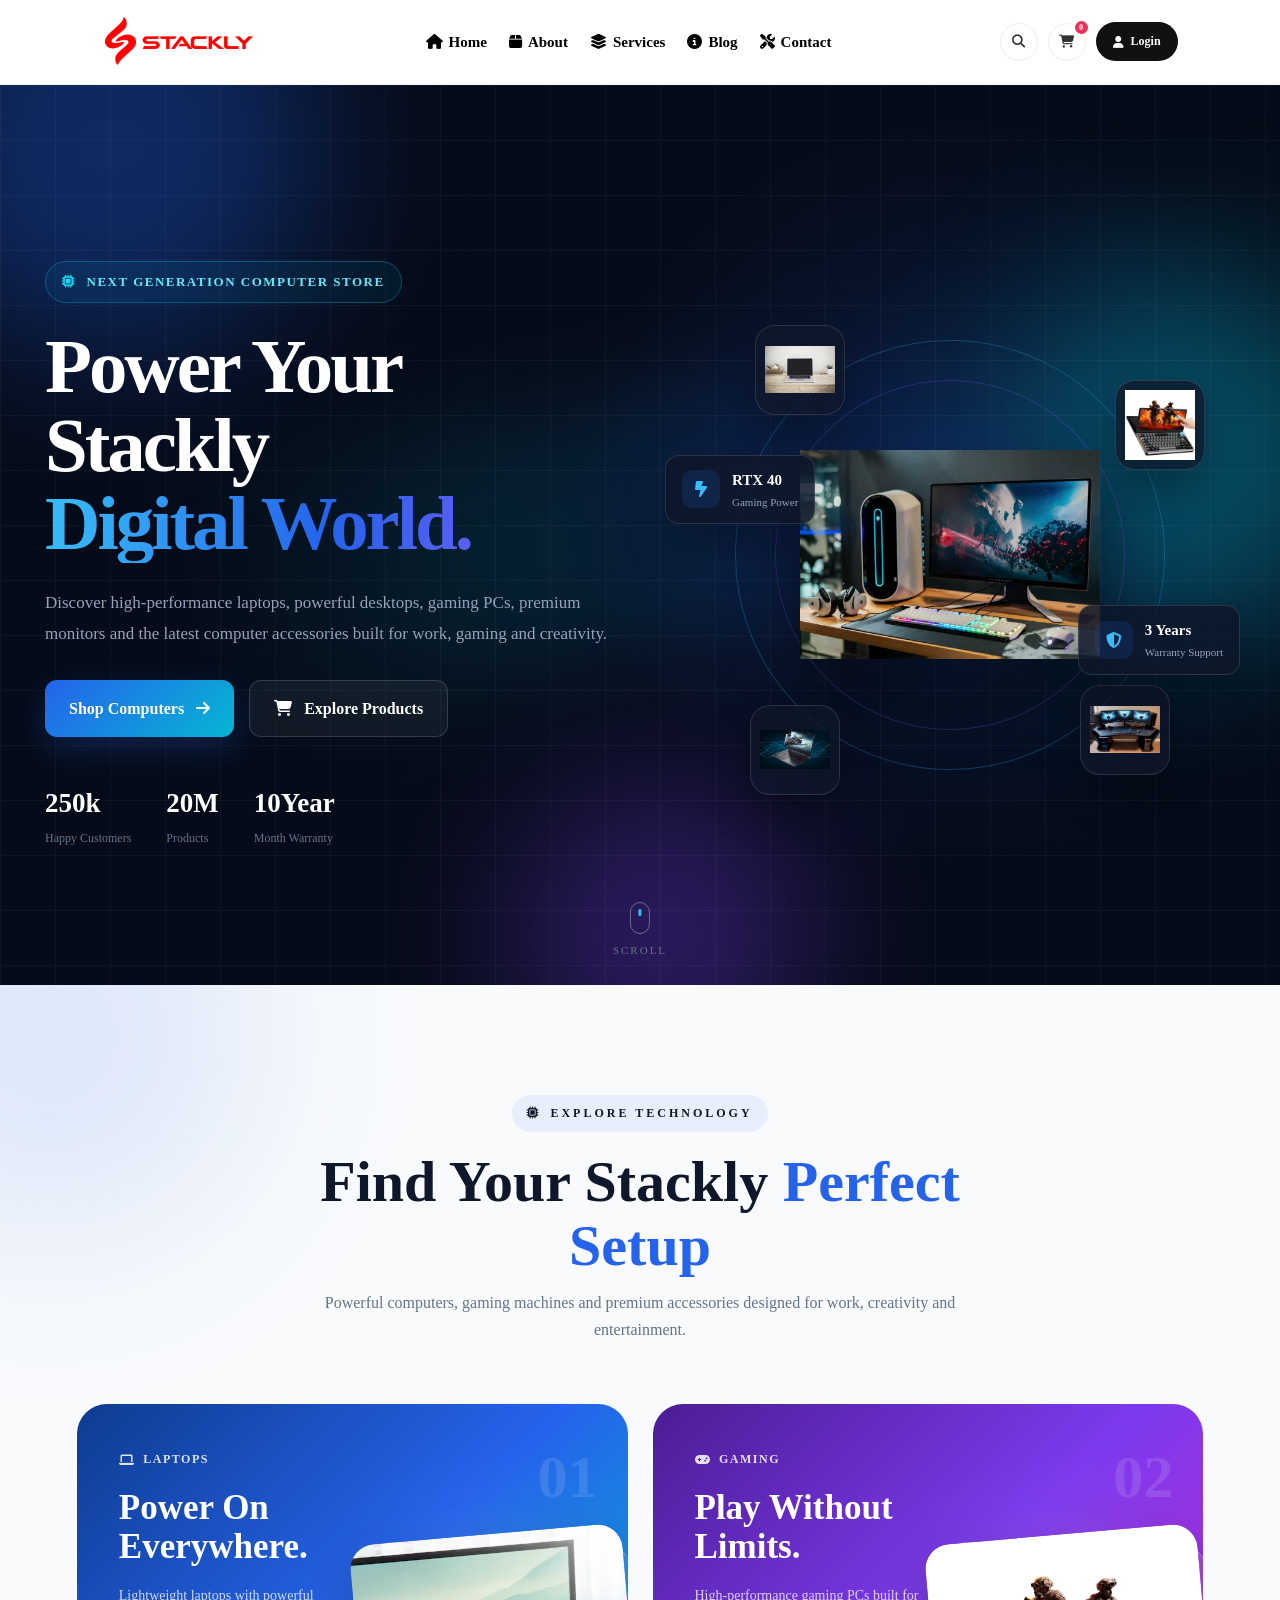
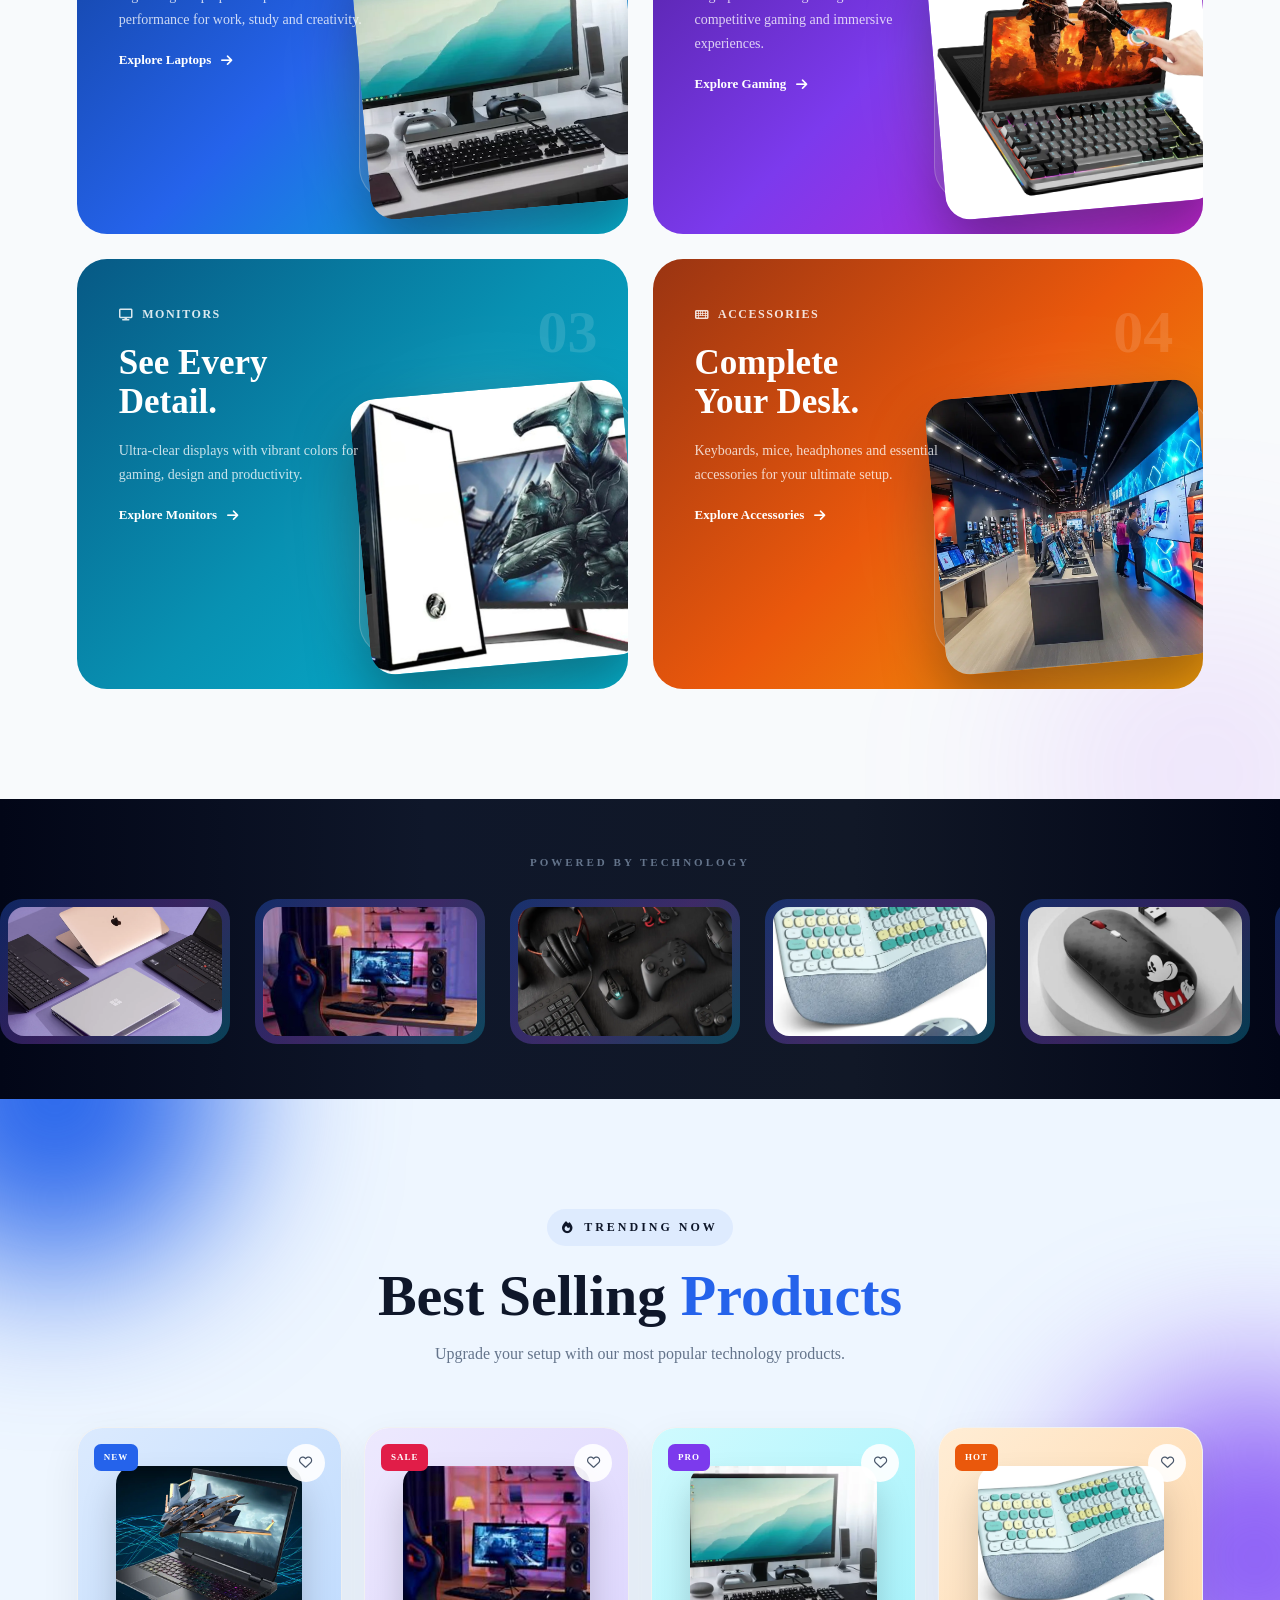
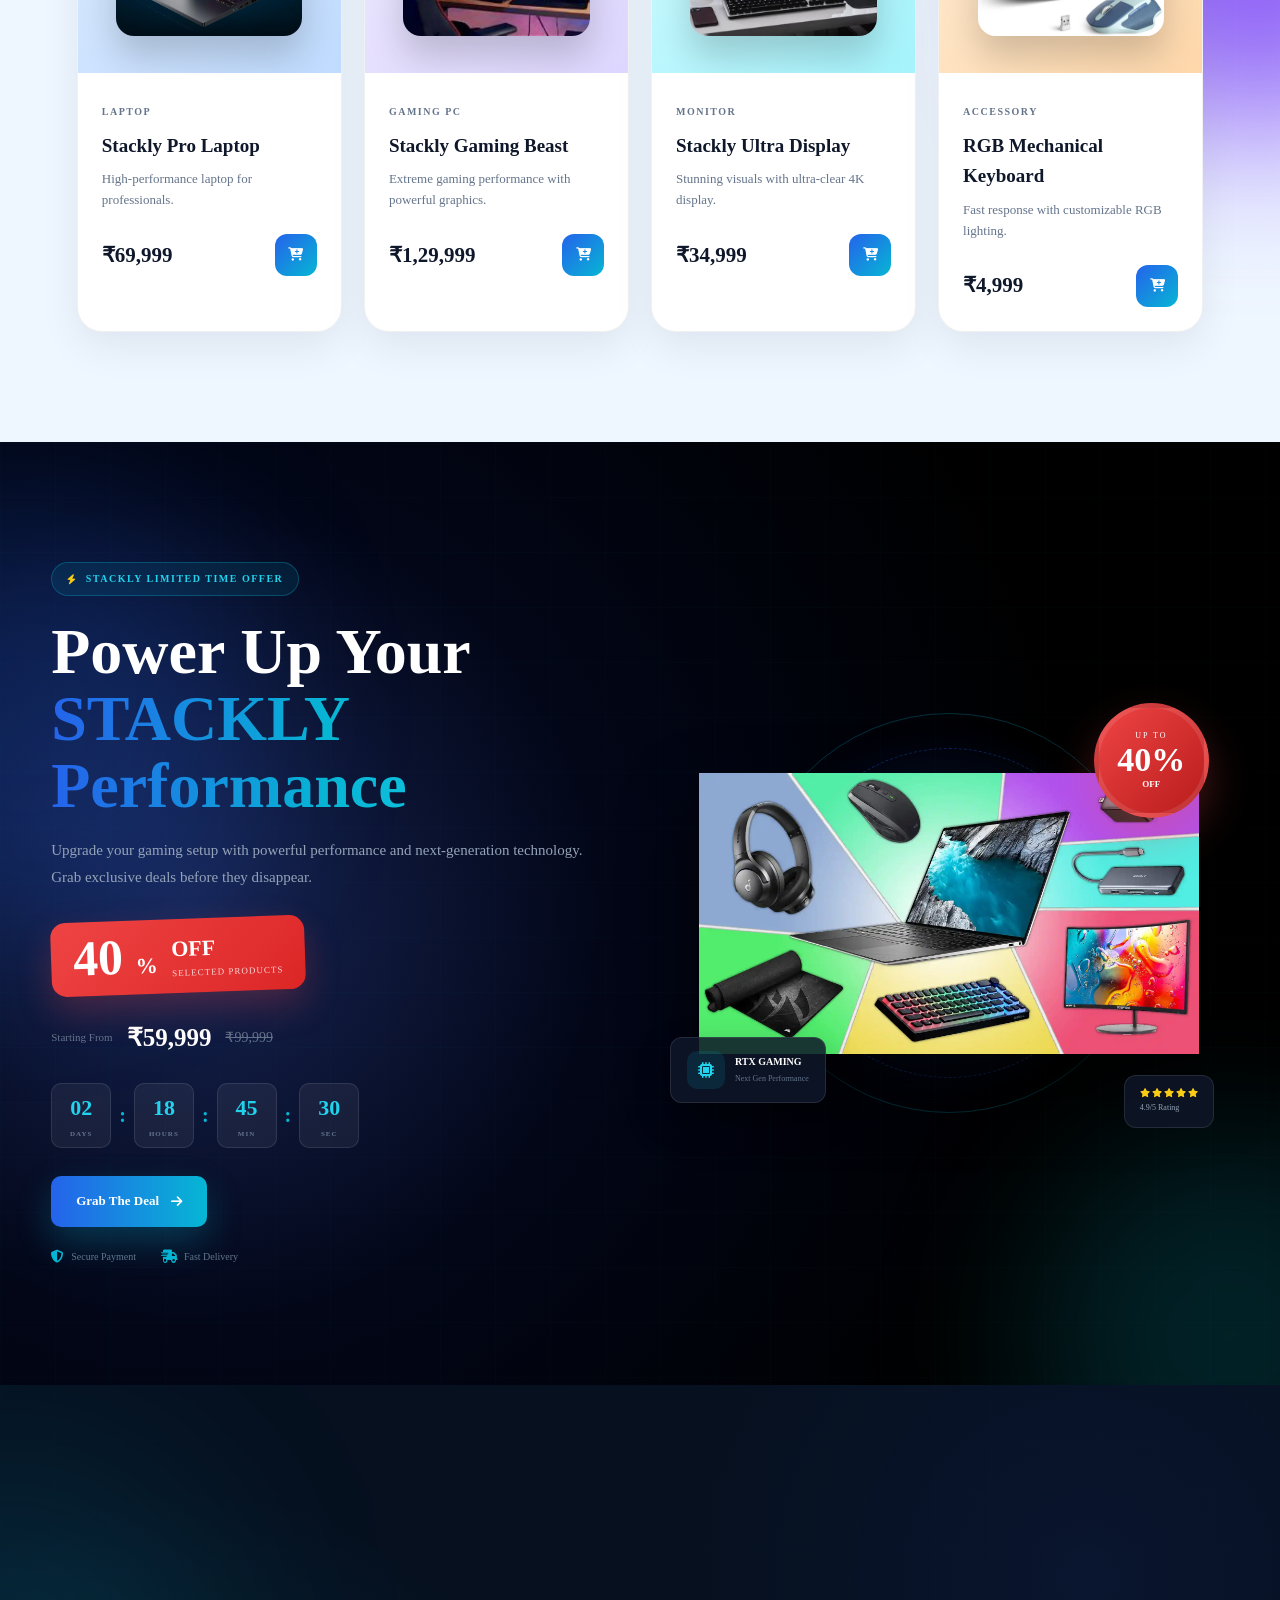
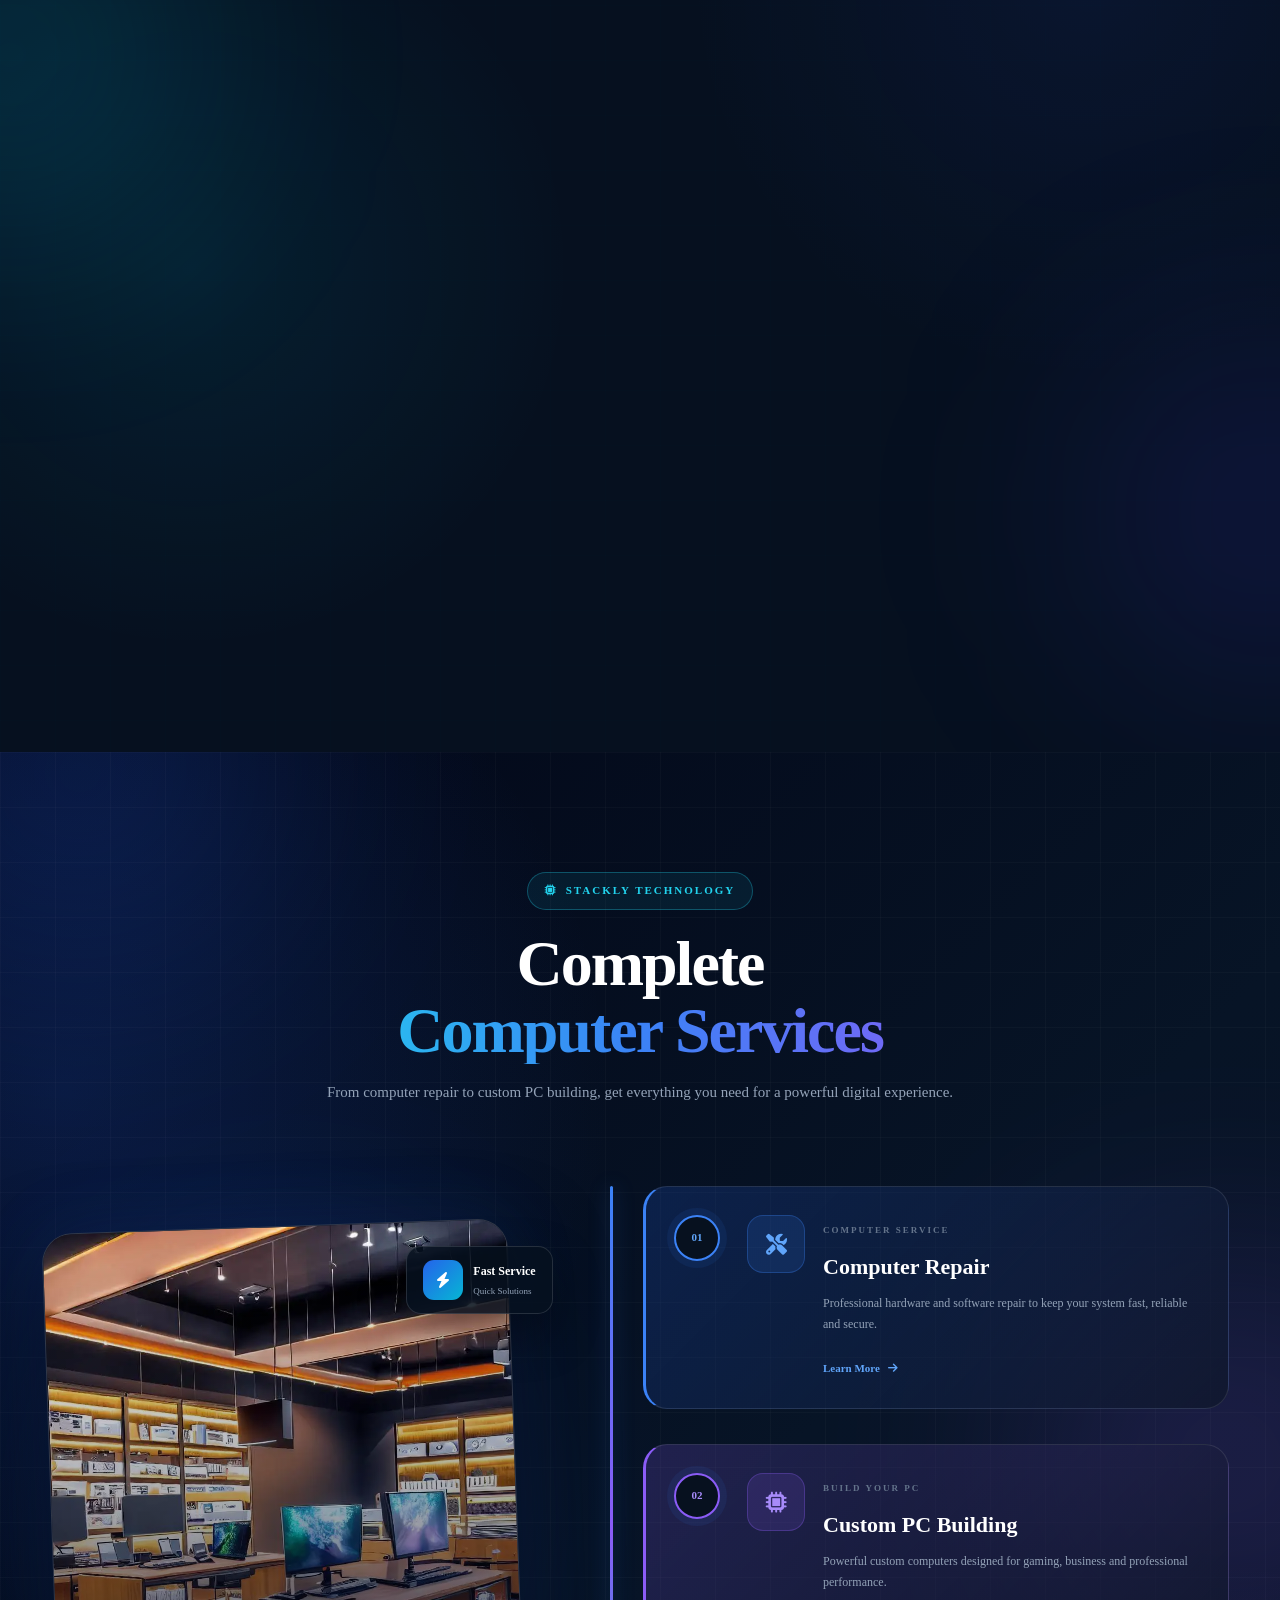
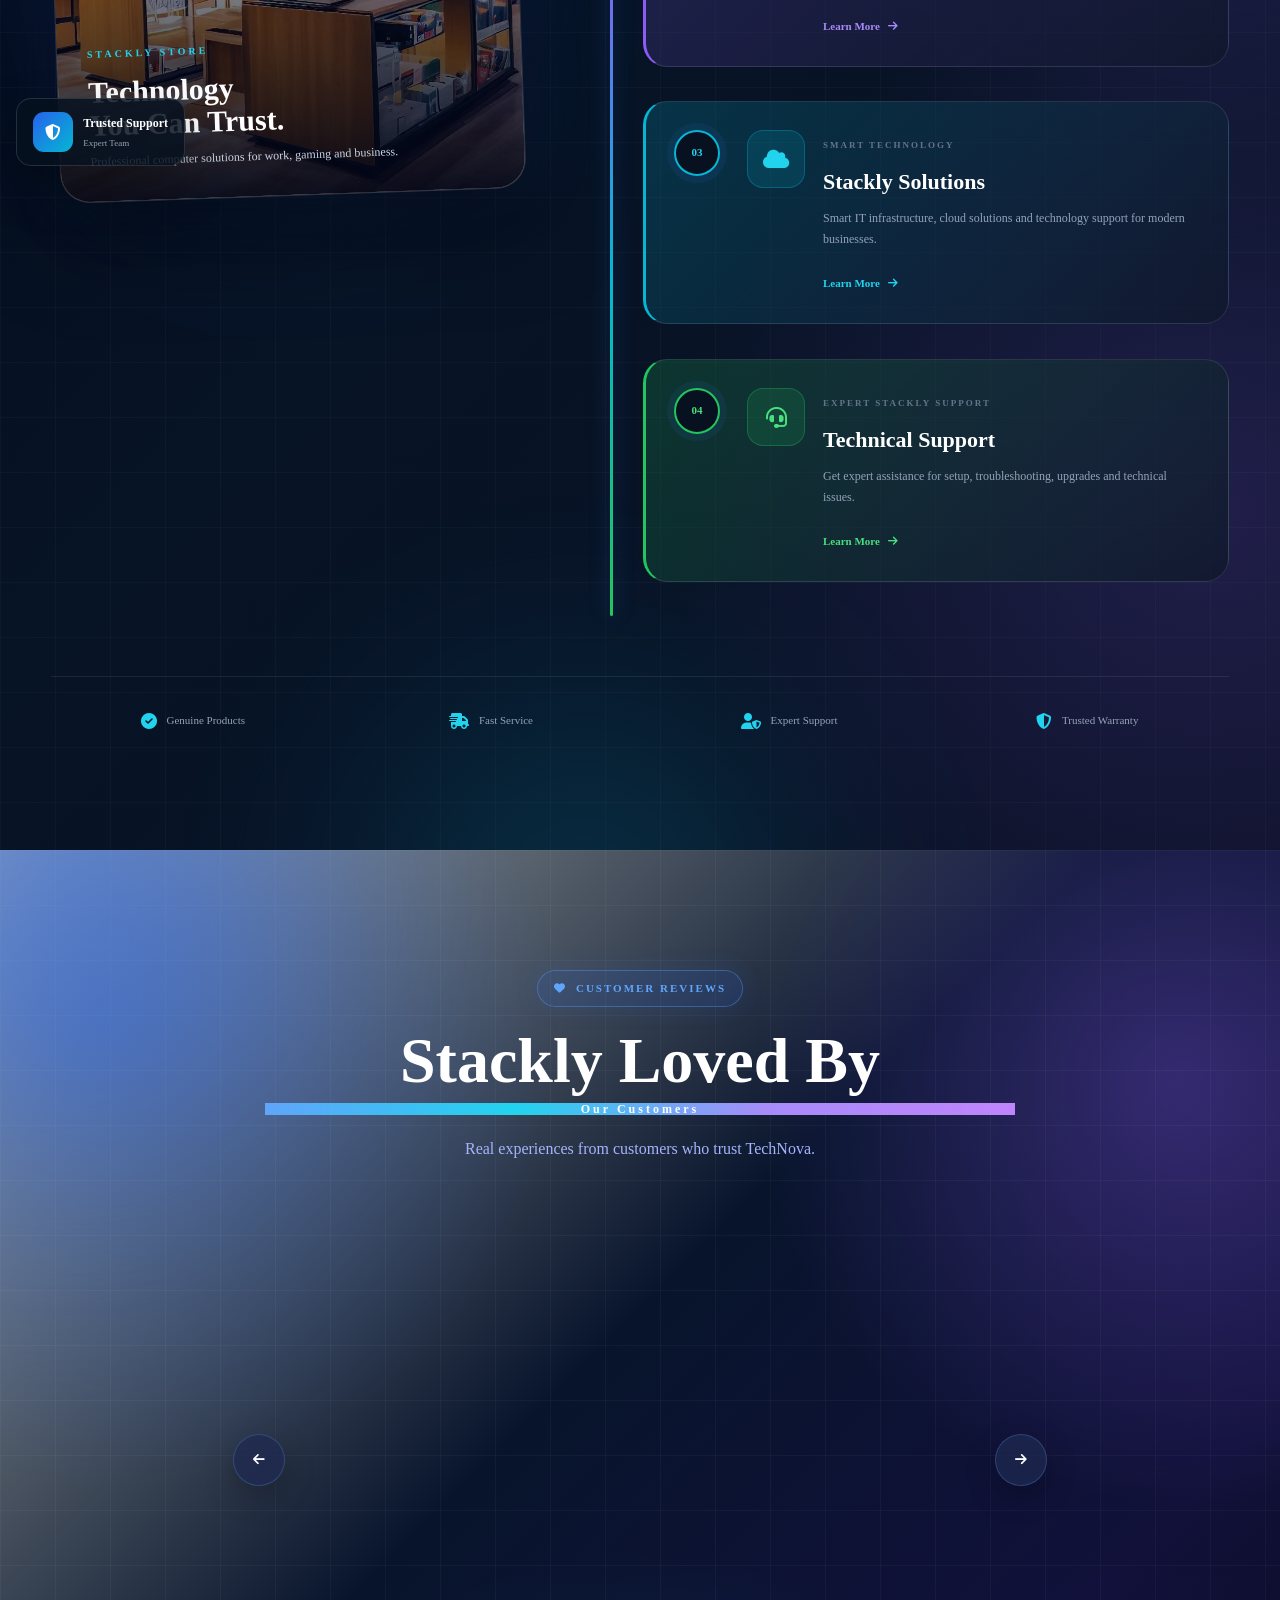
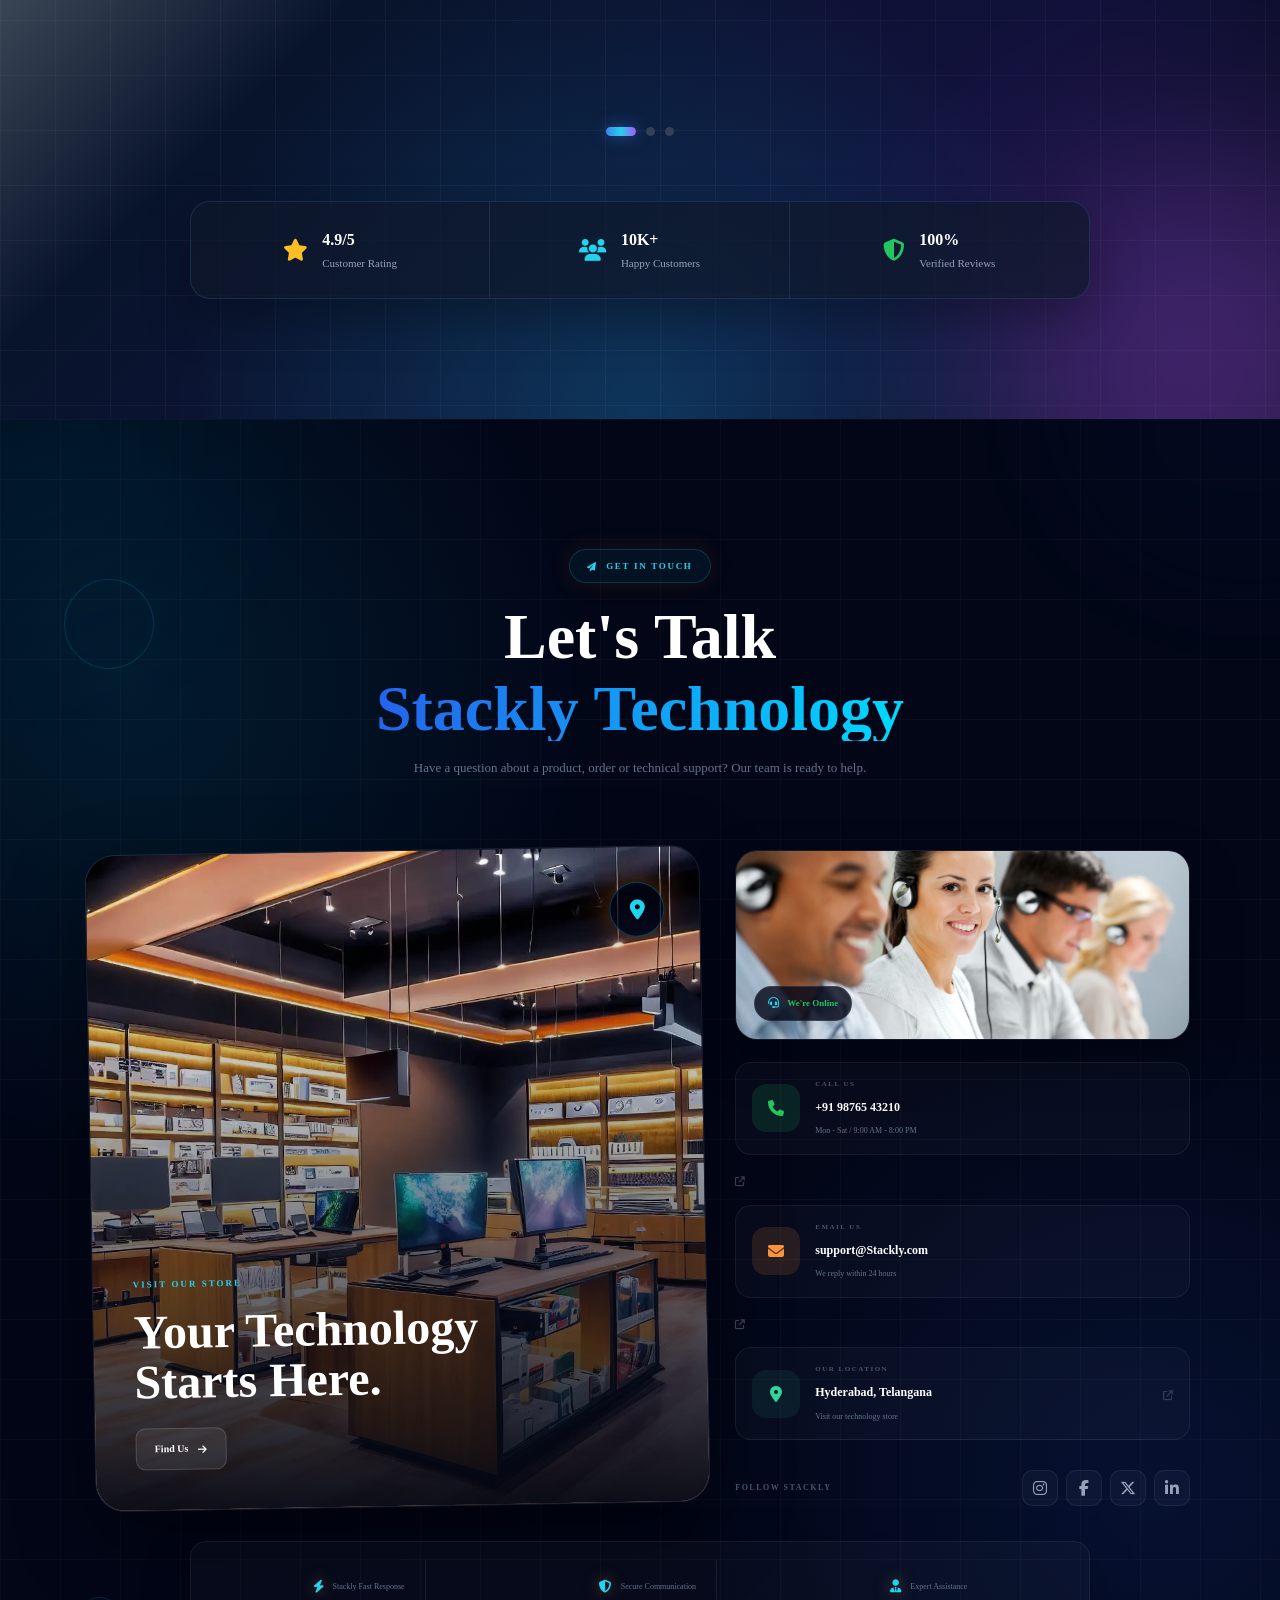
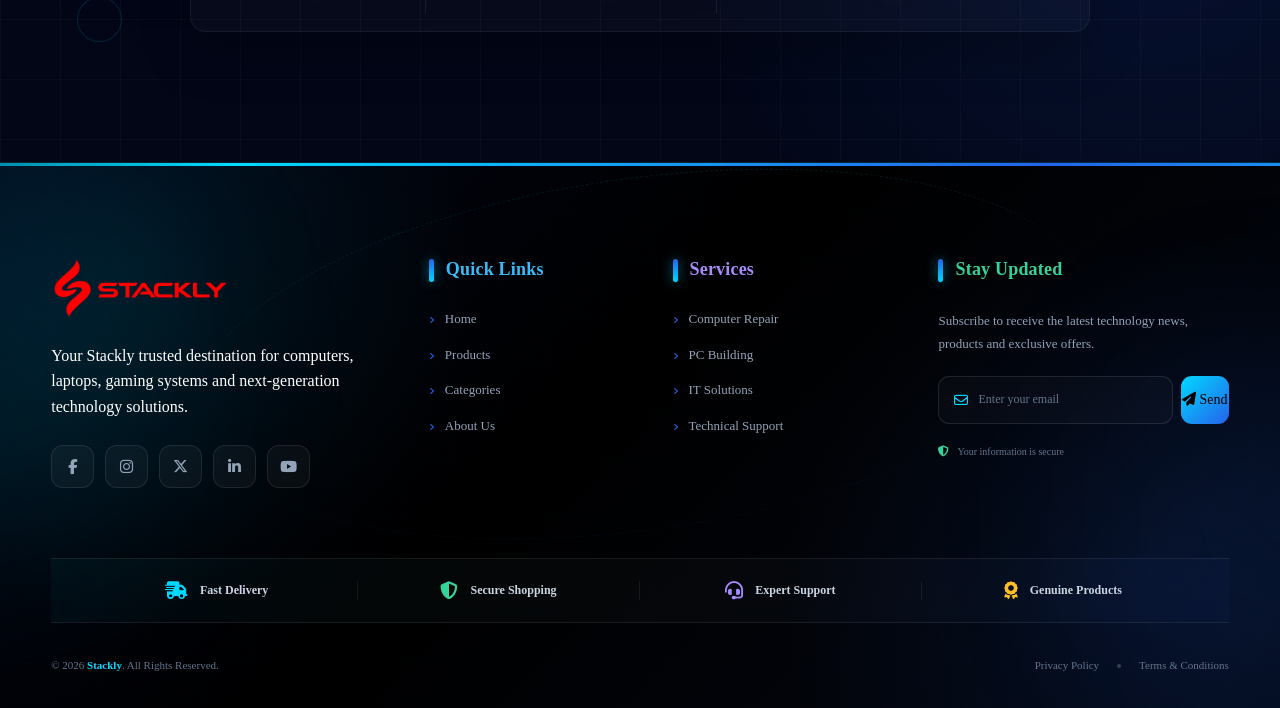
==== commit 176243a5: "Add files via upload" ====
--- a/index.html
+++ b/index.html
@@ -251,7 +251,7 @@
                 <div class="product-glow"></div>
 
                 <img
-                    src="https://images.unsplash.com/photo-1593640408182-31c70c8268f5?auto=format&fit=crop&w=1000&q=90"
+                    src="css/assets/image-1.webp"
                     alt="Premium Computer Setup"
                     loading="eager">
 
@@ -262,7 +262,7 @@
             <div class="orbit-item item-1">
 
                 <img
-                    src="https://images.unsplash.com/photo-1496181133206-80ce9b88a853?auto=format&fit=crop&w=500&q=90"
+                    src="css/assets/image-10.webp"
                     alt="Premium Laptop"
                     loading="lazy">
 
@@ -273,7 +273,7 @@
             <div class="orbit-item item-2">
 
                 <img
-                    src="https://images.unsplash.com/photo-1587202372634-32705e3bf49c?auto=format&fit=crop&w=500&q=90"
+                    src="css/assets/image-14.webp"
                     alt="Gaming Computer"
                     loading="lazy">
 
@@ -284,7 +284,7 @@
             <div class="orbit-item item-3">
 
                 <img
-                    src="https://images.unsplash.com/photo-1527443224154-c4a3942d3acf?auto=format&fit=crop&w=500&q=90"
+                    src="css/assets/image-4.webp"
                     alt="Computer Monitor"
                     loading="lazy">
 
@@ -295,7 +295,7 @@
             <div class="orbit-item item-4">
 
                 <img
-                    src="https://images.unsplash.com/photo-1587829741301-dc798b83add3?auto=format&fit=crop&w=500&q=90"
+                    src="css/assets/image-5.webp"
                     alt="Gaming Keyboard"
                     loading="lazy">
 
@@ -363,7 +363,7 @@
         </span>
 
         <h2>
-            Find Your
+            Find Your Stackly
             <strong>Perfect Setup</strong>
         </h2>
 
@@ -415,7 +415,7 @@
                 <div class="category-image-glow"></div>
 
                 <img
-                    src="https://images.unsplash.com/photo-1496181133206-80ce9b88a853?auto=format&fit=crop&w=1000&q=90"
+                    src="css/assets/image-27.webp"
                     alt="Premium Laptop">
 
             </div>
@@ -459,7 +459,7 @@
                 <div class="category-image-glow"></div>
 
                 <img
-                    src="https://images.unsplash.com/photo-1587202372634-32705e3bf49c?auto=format&fit=crop&w=1000&q=90"
+                    src="css/assets/image-14.webp"
                     alt="Gaming Computer">
 
             </div>
@@ -503,7 +503,7 @@
                 <div class="category-image-glow"></div>
 
                 <img
-                    src="https://images.unsplash.com/photo-1527443224154-c4a3942d3acf?auto=format&fit=crop&w=1000&q=90"
+                    src="css/assets/img21.webp"
                     alt="Computer Monitor">
 
             </div>
@@ -547,7 +547,7 @@
                 <div class="category-image-glow"></div>
 
                 <img
-                    src="https://images.unsplash.com/photo-1587829741301-dc798b83add3?auto=format&fit=crop&w=1000&q=90"
+                    src="css/assets/image-24.webp"
                     alt="Computer Accessories">
 
             </div>
@@ -579,37 +579,37 @@
 
             <div class="marquee-product">
                 <img
-                    src="https://images.unsplash.com/photo-1496181133206-80ce9b88a853?auto=format&fit=crop&w=500&q=85"
+                    src="css/assets/image-13.webp"
                     alt="Laptop">
             </div>
 
             <div class="marquee-product">
                 <img
-                    src="https://images.unsplash.com/photo-1587202372634-32705e3bf49c?auto=format&fit=crop&w=500&q=85"
+                    src="css/assets/image-15.webp"
                     alt="Gaming PC">
             </div>
 
             <div class="marquee-product">
                 <img
-                    src="https://images.unsplash.com/photo-1527443224154-c4a3942d3acf?auto=format&fit=crop&w=500&q=85"
+                    src="css/assets/img15.webp"
                     alt="Monitor">
             </div>
 
             <div class="marquee-product">
                 <img
-                    src="https://images.unsplash.com/photo-1587829741301-dc798b83add3?auto=format&fit=crop&w=500&q=85"
+                    src="css/assets/img5.webp"
                     alt="Keyboard">
             </div>
 
             <div class="marquee-product">
                 <img
-                    src="https://images.unsplash.com/photo-1527814050087-3793815479db?auto=format&fit=crop&w=500&q=85"
+                    src="css/assets/img22.webp"
                     alt="Gaming Mouse">
             </div>
 
             <div class="marquee-product">
                 <img
-                    src="https://images.unsplash.com/photo-1546435770-a3e426bf472b?auto=format&fit=crop&w=500&q=85"
+                    src="css/assets/image-3.webp"
                     alt="Headphones">
             </div>
 
@@ -618,37 +618,37 @@
 
             <div class="marquee-product">
                 <img
-                    src="https://images.unsplash.com/photo-1496181133206-80ce9b88a853?auto=format&fit=crop&w=500&q=85"
+                    src="css/assets/img4.webp"
                     alt="Laptop">
             </div>
 
             <div class="marquee-product">
                 <img
-                    src="https://images.unsplash.com/photo-1587202372634-32705e3bf49c?auto=format&fit=crop&w=500&q=85"
+                    src="css/assets/image-23.webp"
                     alt="Gaming PC">
             </div>
 
             <div class="marquee-product">
                 <img
-                    src="https://images.unsplash.com/photo-1527443224154-c4a3942d3acf?auto=format&fit=crop&w=500&q=85"
+                    src="css/assets/img6.webp"
                     alt="Monitor">
             </div>
 
             <div class="marquee-product">
                 <img
-                    src="https://images.unsplash.com/photo-1587829741301-dc798b83add3?auto=format&fit=crop&w=500&q=85"
+                    src="css/assets/img21.webp"
                     alt="Keyboard">
             </div>
 
             <div class="marquee-product">
                 <img
-                    src="https://images.unsplash.com/photo-1527814050087-3793815479db?auto=format&fit=crop&w=500&q=85"
+                    src="css/assets/img15.webp"
                     alt="Gaming Mouse">
             </div>
 
             <div class="marquee-product">
                 <img
-                    src="https://images.unsplash.com/photo-1546435770-a3e426bf472b?auto=format&fit=crop&w=500&q=85"
+                    src="css/assets/image-3.webp"
                     alt="Headphones">
             </div>
 
@@ -709,7 +709,7 @@
 </button>
 
                 <img
-                    src="https://images.unsplash.com/photo-1496181133206-80ce9b88a853?auto=format&fit=crop&w=900&q=90"
+                    src="css/assets/image-5.webp"
                     alt="Premium Laptop">
 
             </div>
@@ -767,7 +767,7 @@
 </button>
 
                 <img
-                    src="https://images.unsplash.com/photo-1587202372634-32705e3bf49c?auto=format&fit=crop&w=900&q=90"
+                    src="css/assets/image-15.webp"
                     alt="Gaming PC">
 
             </div>
@@ -823,7 +823,7 @@
 </button>
 
                 <img
-                    src="https://images.unsplash.com/photo-1527443224154-c4a3942d3acf?auto=format&fit=crop&w=900&q=90"
+                    src="css/assets/image-27.webp"
                     alt="Premium Monitor">
 
             </div>
@@ -882,7 +882,7 @@
 
 
                 <img
-                    src="https://images.unsplash.com/photo-1587829741301-dc798b83add3?auto=format&fit=crop&w=900&q=90"
+                    src="css/assets/img5.webp"
                     alt="Gaming Keyboard">
 
             </div>
@@ -1435,7 +1435,7 @@
                 <div class="tech-image-box">
 
                     <img
-                        src="https://images.stockcake.com/public/8/4/3/84371ed1-2aa8-414e-8b70-7d2c39d8af7f/modern-electronics-store-stockcake.jpg"
+                        src="css/assets/img18.webp"
                         alt="Computer Store Services"
                     >
 
@@ -1584,7 +1584,7 @@
                         <span>SMART TECHNOLOGY</span>
 
                         <h3>
-                            IT Solutions
+                         Stackly  Solutions
                         </h3>
 
                         <p>
@@ -1616,7 +1616,7 @@
 
                     <div class="moving-content">
 
-                        <span>EXPERT SUPPORT</span>
+                        <span>EXPERT  STACKLY SUPPORT</span>
 
                         <h3>
                             Technical Support
@@ -2001,7 +2001,7 @@
                 <div class="contact-mini-image">
 
                     <img
-                        src="https://ncseproductionsa.blob.core.windows.net/assets/2026/02/Admin_Support_Staff.webp"
+                        src="css/assets/image-c.webp"
                         alt="Stacly Support Team"
                     >
 
--- a/css/style.css
+++ b/css/style.css
@@ -1743,6 +1743,378 @@
     100% {
         opacity: 0;
         transform: translate(-50%, 12px);
+    }
+}
+/* =====================================================
+   HERO RESPONSIVE - 796px AND BELOW
+===================================================== */
+
+@media (max-width: 796px) {
+
+    /* HERO SECTION */
+    .hero {
+        /* min-height: auto; */
+        padding: 100px 20px 70px;
+        overflow: hidden;
+    }
+
+    /* MAIN CONTAINER */
+    .hero-inner {
+        width: 100%;
+        max-width: 100%;
+        display: flex;
+        flex-direction: column;
+        align-items: center;
+        gap: 55px;
+    }
+
+    /* LEFT CONTENT */
+    .hero-copy {
+        width: 100%;
+        text-align: center;
+        display: flex;
+        flex-direction: column;
+        align-items: center;
+    }
+
+    /* EYEBROW */
+    .eyebrow {
+        font-size: 12px;
+        letter-spacing: 1.2px;
+        margin-bottom: 16px;
+    }
+
+    /* HEADING */
+    .hero-copy h1 {
+        width: 100%;
+        max-width: 650px;
+        font-size: clamp(38px, 7vw, 58px);
+        line-height: 1.08;
+        margin: 0 auto 20px;
+    }
+
+    /* SUB TEXT */
+    .hero-sub {
+        width: 100%;
+        max-width: 620px;
+        font-size: 15px;
+        line-height: 1.7;
+        margin: 0 auto 28px;
+    }
+
+    /* BUTTONS */
+    .hero-cta {
+        width: 100%;
+        justify-content: center;
+        align-items: center;
+        display: flex;
+        flex-wrap: wrap;
+        gap: 14px;
+    }
+
+    .hero-cta .btn {
+        min-height: 48px;
+        padding: 13px 22px;
+        font-size: 14px;
+    }
+
+    /* STATS */
+    .hero-stats {
+        width: 100%;
+        max-width: 600px;
+        display: grid;
+        grid-template-columns: repeat(3, 1fr);
+        gap: 12px;
+        margin-top: 8px;
+    }
+
+    .hero-stats > div {
+        padding: 12px 8px;
+        text-align: center;
+    }
+
+    .hero-stats strong {
+        display: block;
+        font-size: 22px;
+        line-height: 1.2;
+    }
+
+    .hero-stats span {
+        display: block;
+        margin-top: 5px;
+        font-size: 11px;
+        line-height: 1.4;
+    }
+
+    /* =================================================
+       PRODUCT ORBIT
+    ================================================= */
+
+    .hero-orbit {
+        width: min(88vw, 600px);
+        height: min(88vw, 600px);
+        min-height: 430px;
+        position: relative;
+        margin: 0 auto;
+        transform: scale(.9);
+    }
+
+    /* ORBIT RINGS */
+    .orbit-ring {
+        position: absolute;
+        left: 50%;
+        top: 50%;
+        transform: translate(-50%, -50%);
+    }
+
+    .ring-1 {
+        width: 78%;
+        height: 78%;
+    }
+
+    .ring-2 {
+        width: 60%;
+        height: 60%;
+    }
+
+    /* CENTER COMPUTER */
+    .orbit-center {
+        width: 55%;
+        max-width: 310px;
+        position: absolute;
+        left: 50%;
+        top: 50%;
+        transform: translate(-50%, -50%);
+        z-index: 5;
+    }
+
+    .orbit-center img {
+        width: 100%;
+        height: auto;
+        display: block;
+        object-fit: contain;
+    }
+
+    /* ORBIT ITEMS */
+    .orbit-item {
+        width: 100px;
+        height: 100px;
+        position: absolute;
+        z-index: 6;
+    }
+
+    .orbit-item img {
+        width: 100%;
+        height: 100%;
+        object-fit: contain;
+    }
+
+    /* LAPTOP */
+    .item-1 {
+        top: 2%;
+        left: 50%;
+        transform: translateX(-50%);
+    }
+
+    /* GAMING PC */
+    .item-2 {
+        right: 2%;
+        top: 38%;
+    }
+
+    /* MONITOR */
+    .item-3 {
+        bottom: 3%;
+        left: 50%;
+        transform: translateX(-50%);
+    }
+
+    /* KEYBOARD */
+    .item-4 {
+        left: 2%;
+        top: 38%;
+    }
+
+    /* FLOATING CARDS */
+    .float-card {
+        position: absolute;
+        z-index: 10;
+        min-width: 135px;
+        padding: 10px 12px;
+    }
+
+    .float-card strong {
+        font-size: 12px;
+    }
+
+    .float-card span {
+        font-size: 10px;
+    }
+
+    .float-icon {
+        width: 30px;
+        height: 30px;
+        font-size: 12px;
+    }
+
+    /* CARD A */
+    .card-a {
+        top: 14%;
+        left: 0;
+    }
+
+    /* CARD B */
+    .card-b {
+        right: 0;
+        bottom: 14%;
+    }
+
+    /* SCROLL CUE */
+    .scroll-cue {
+        display: none;
+    }
+}
+
+
+/* =====================================================
+   SMALL MOBILE - 600px AND BELOW
+===================================================== */
+
+@media (max-width: 600px) {
+
+    .hero {
+        padding: 90px 16px 55px;
+    }
+
+    .hero-inner {
+        gap: 35px;
+    }
+
+    .hero-copy h1 {
+        font-size: 38px;
+        line-height: 1.1;
+    }
+
+    .hero-sub {
+        font-size: 14px;
+        line-height: 1.65;
+    }
+
+    /* BUTTONS STACK */
+    .hero-cta {
+        flex-direction: column;
+        width: 100%;
+    }
+
+    .hero-cta .btn {
+        width: 100%;
+        max-width: 300px;
+        justify-content: center;
+    }
+
+    /* STATS */
+    .hero-stats {
+        gap: 5px;
+    }
+
+    .hero-stats strong {
+        font-size: 19px;
+    }
+
+    .hero-stats span {
+        font-size: 10px;
+    }
+
+    /* ORBIT */
+    .hero-orbit {
+        width: 100%;
+        height: 430px;
+        min-height: 430px;
+        transform: scale(.82);
+        transform-origin: center;
+        margin-top: -20px;
+    }
+
+    .orbit-item {
+        width: 80px;
+        height: 80px;
+    }
+
+    .orbit-center {
+        width: 58%;
+    }
+
+    .float-card {
+        min-width: 120px;
+        padding: 8px 10px;
+    }
+
+    .card-a {
+        left: -5px;
+    }
+
+    .card-b {
+        right: -5px;
+    }
+}
+
+
+/* =====================================================
+   EXTRA SMALL MOBILE - 450px AND BELOW
+===================================================== */
+
+@media (max-width: 450px) {
+
+    .hero {
+        padding: 80px 14px 45px;
+    }
+
+    .hero-copy h1 {
+        font-size: 32px;
+    }
+
+    .eyebrow {
+        font-size: 10px;
+    }
+
+    .hero-sub {
+        font-size: 13px;
+    }
+
+    .hero-stats strong {
+        font-size: 17px;
+    }
+
+    .hero-stats span {
+        font-size: 9px;
+    }
+
+    .hero-orbit {
+        height: 370px;
+        min-height: 370px;
+        transform: scale(.78);
+    }
+
+    .orbit-item {
+        width: 68px;
+        height: 68px;
+    }
+
+    .float-card {
+        min-width: 105px;
+    }
+
+    .float-card strong {
+        font-size: 10px;
+    }
+
+    .float-card span {
+        font-size: 8px;
+    }
+
+    .float-icon {
+        width: 25px;
+        height: 25px;
     }
 }
 
